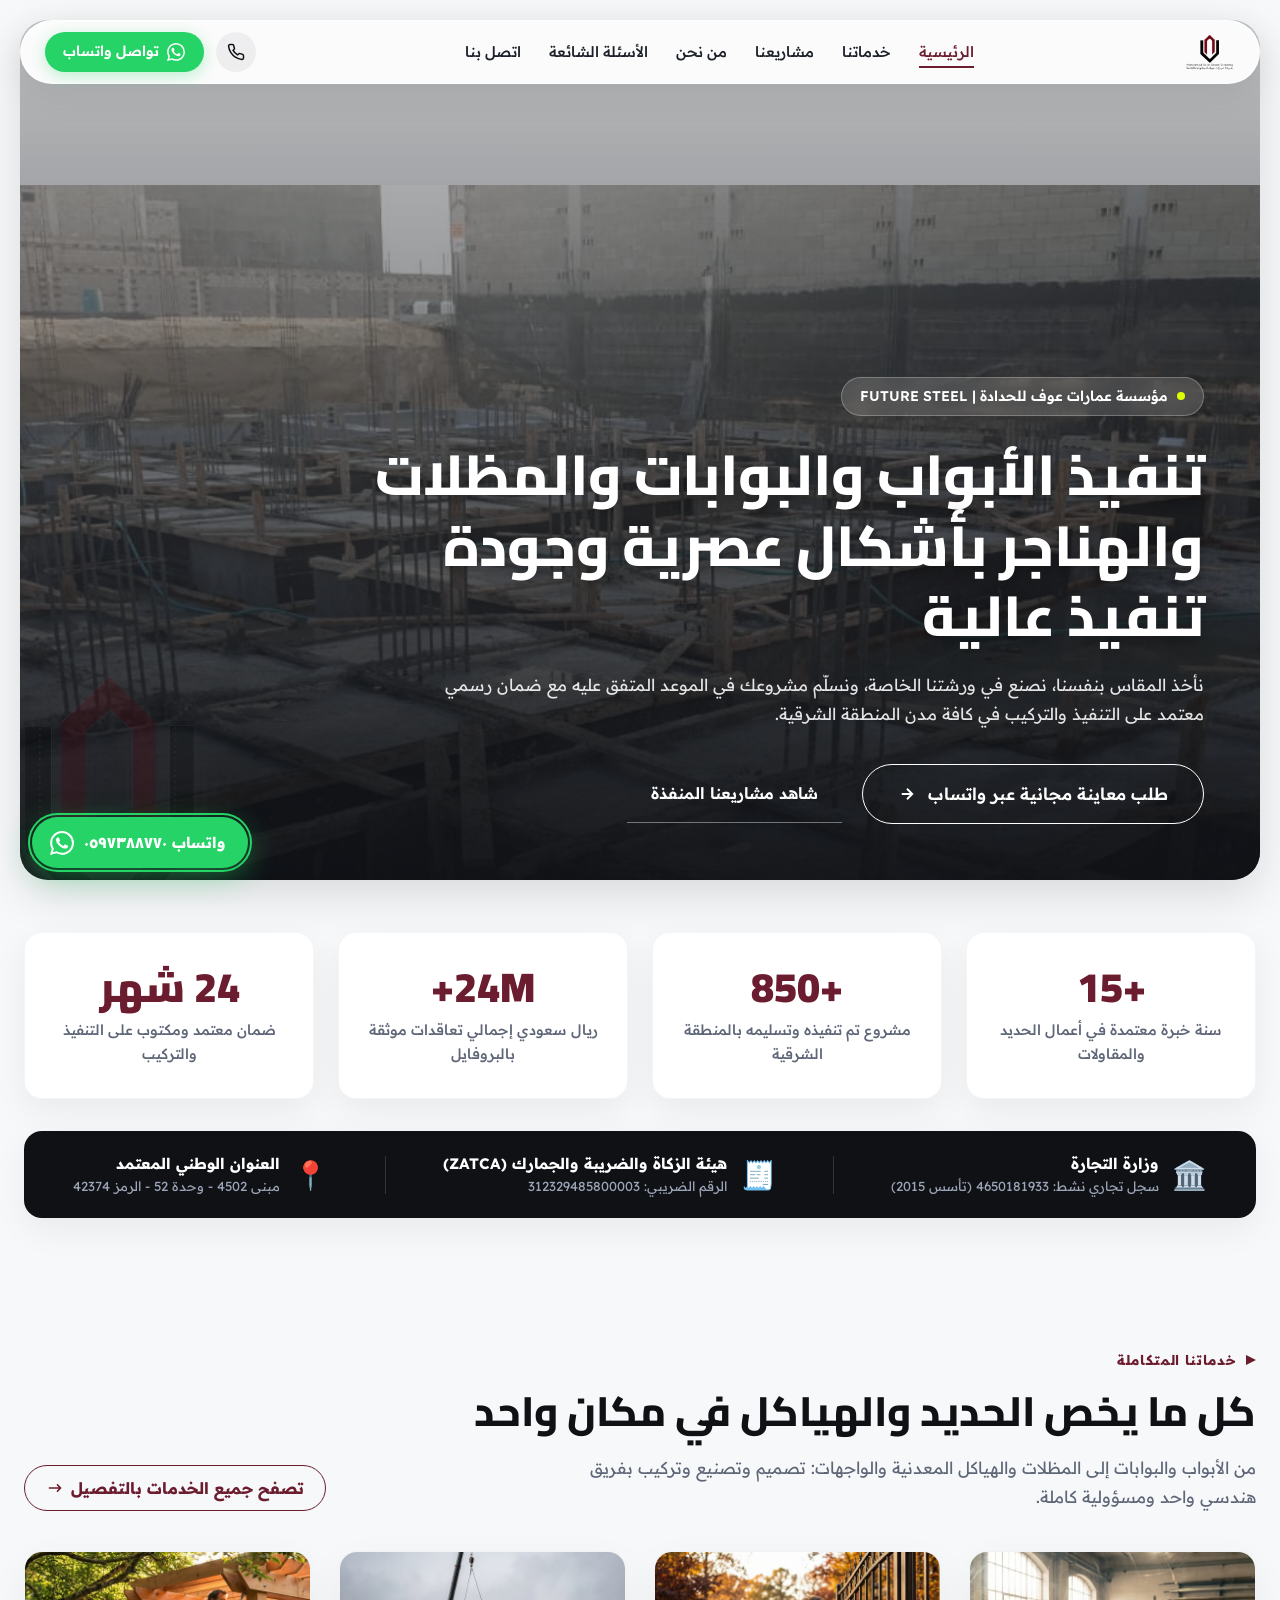
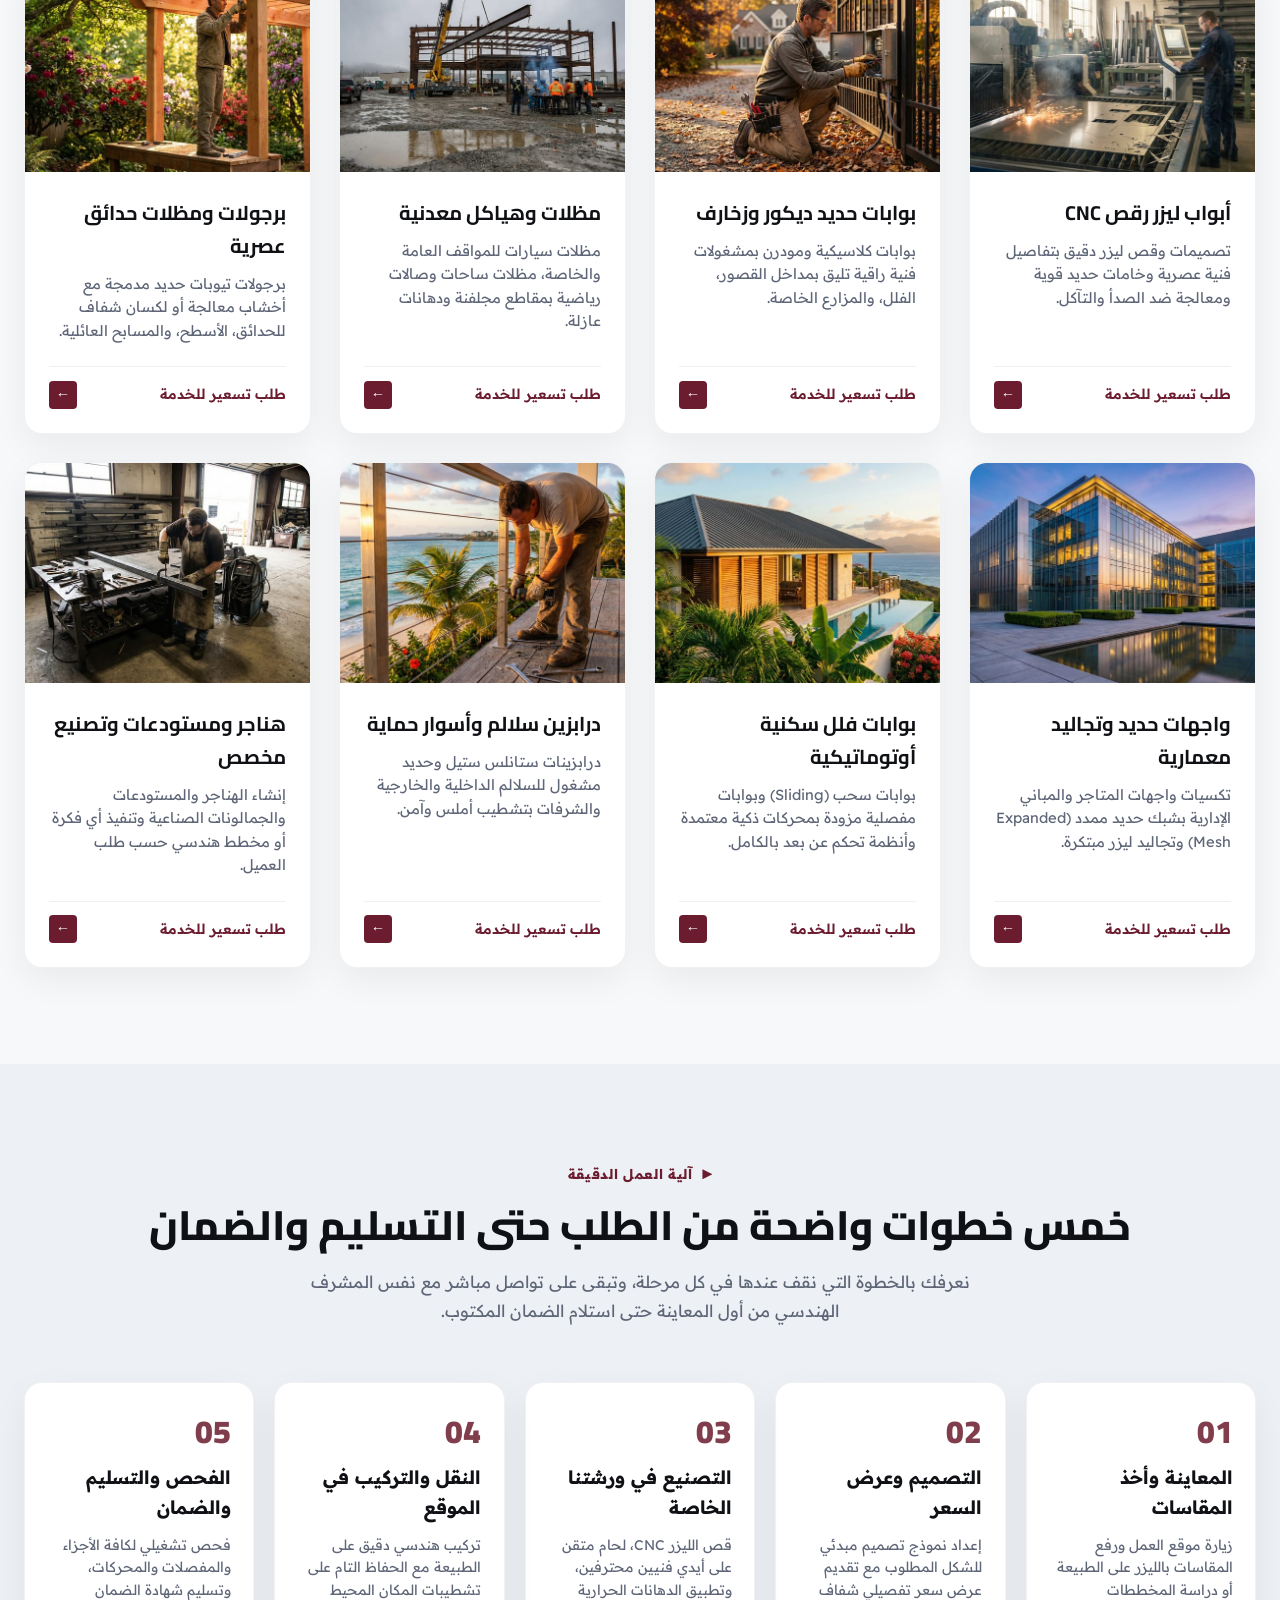
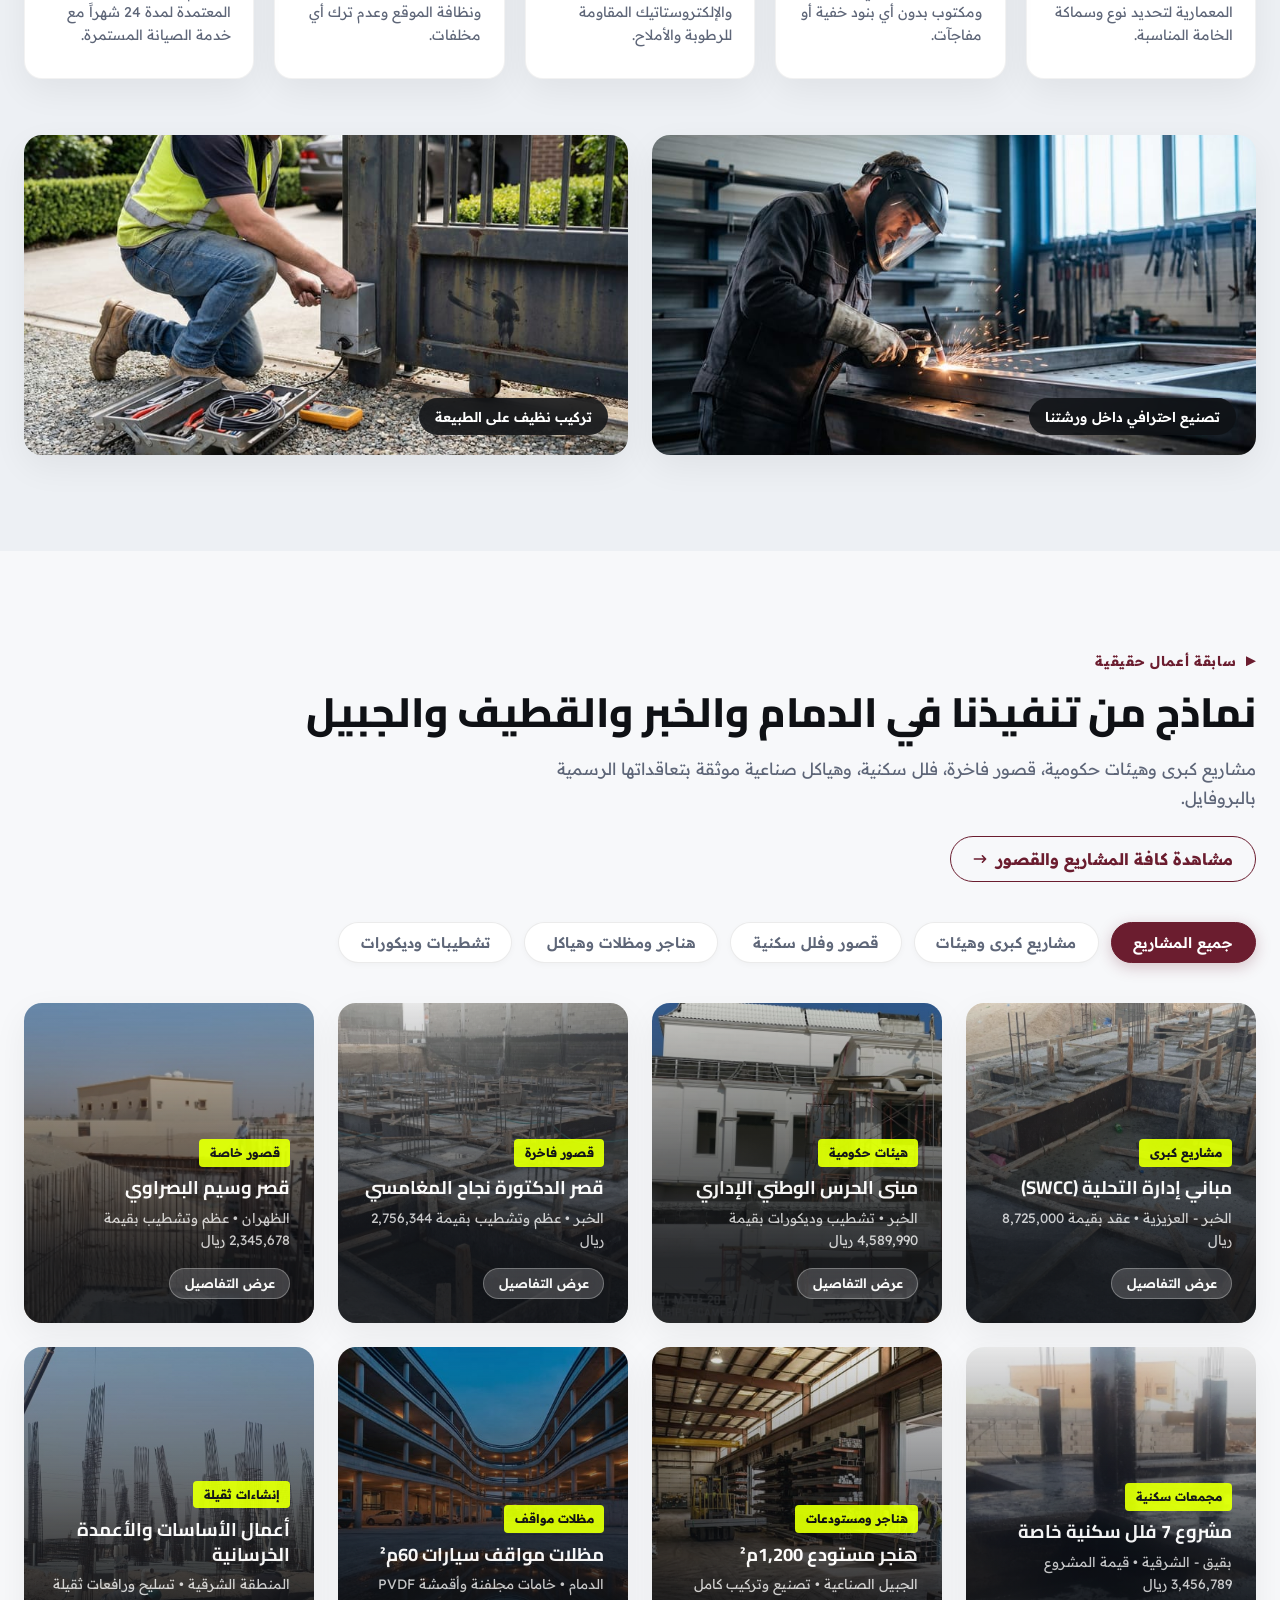
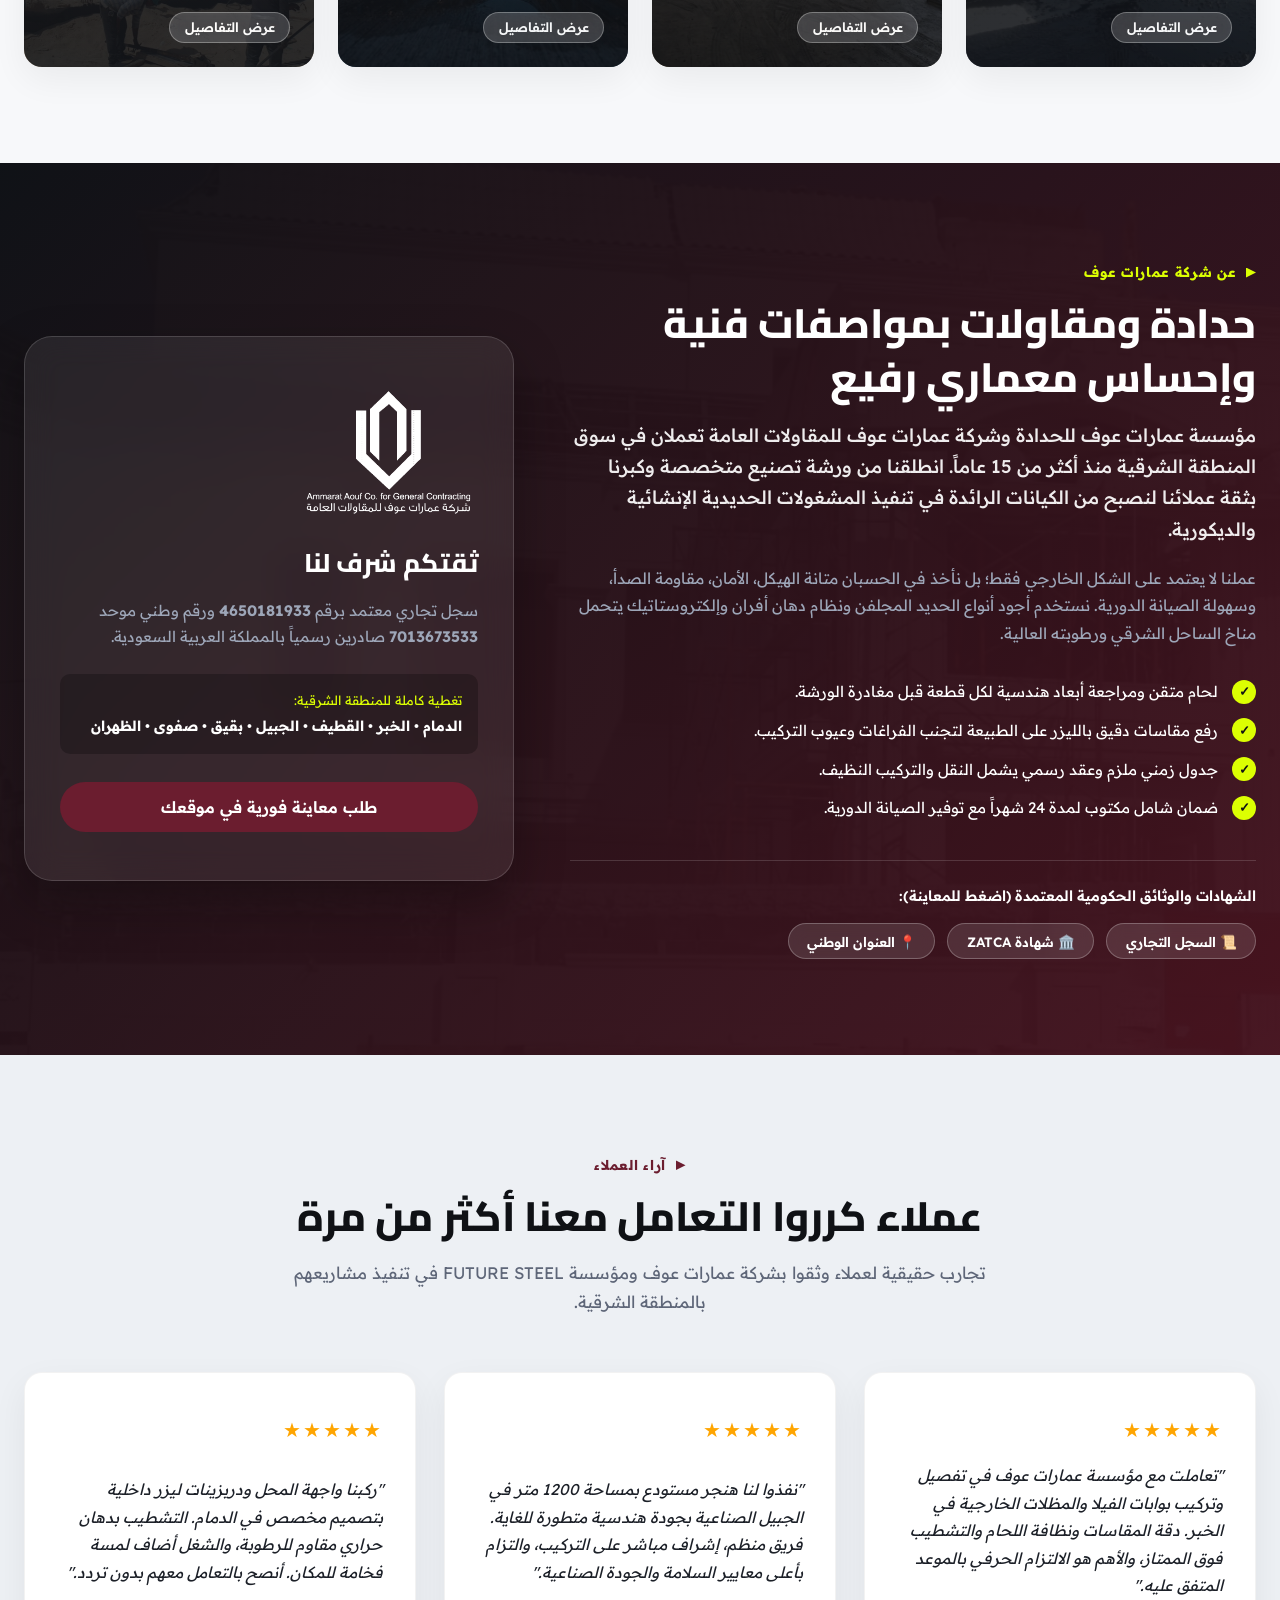
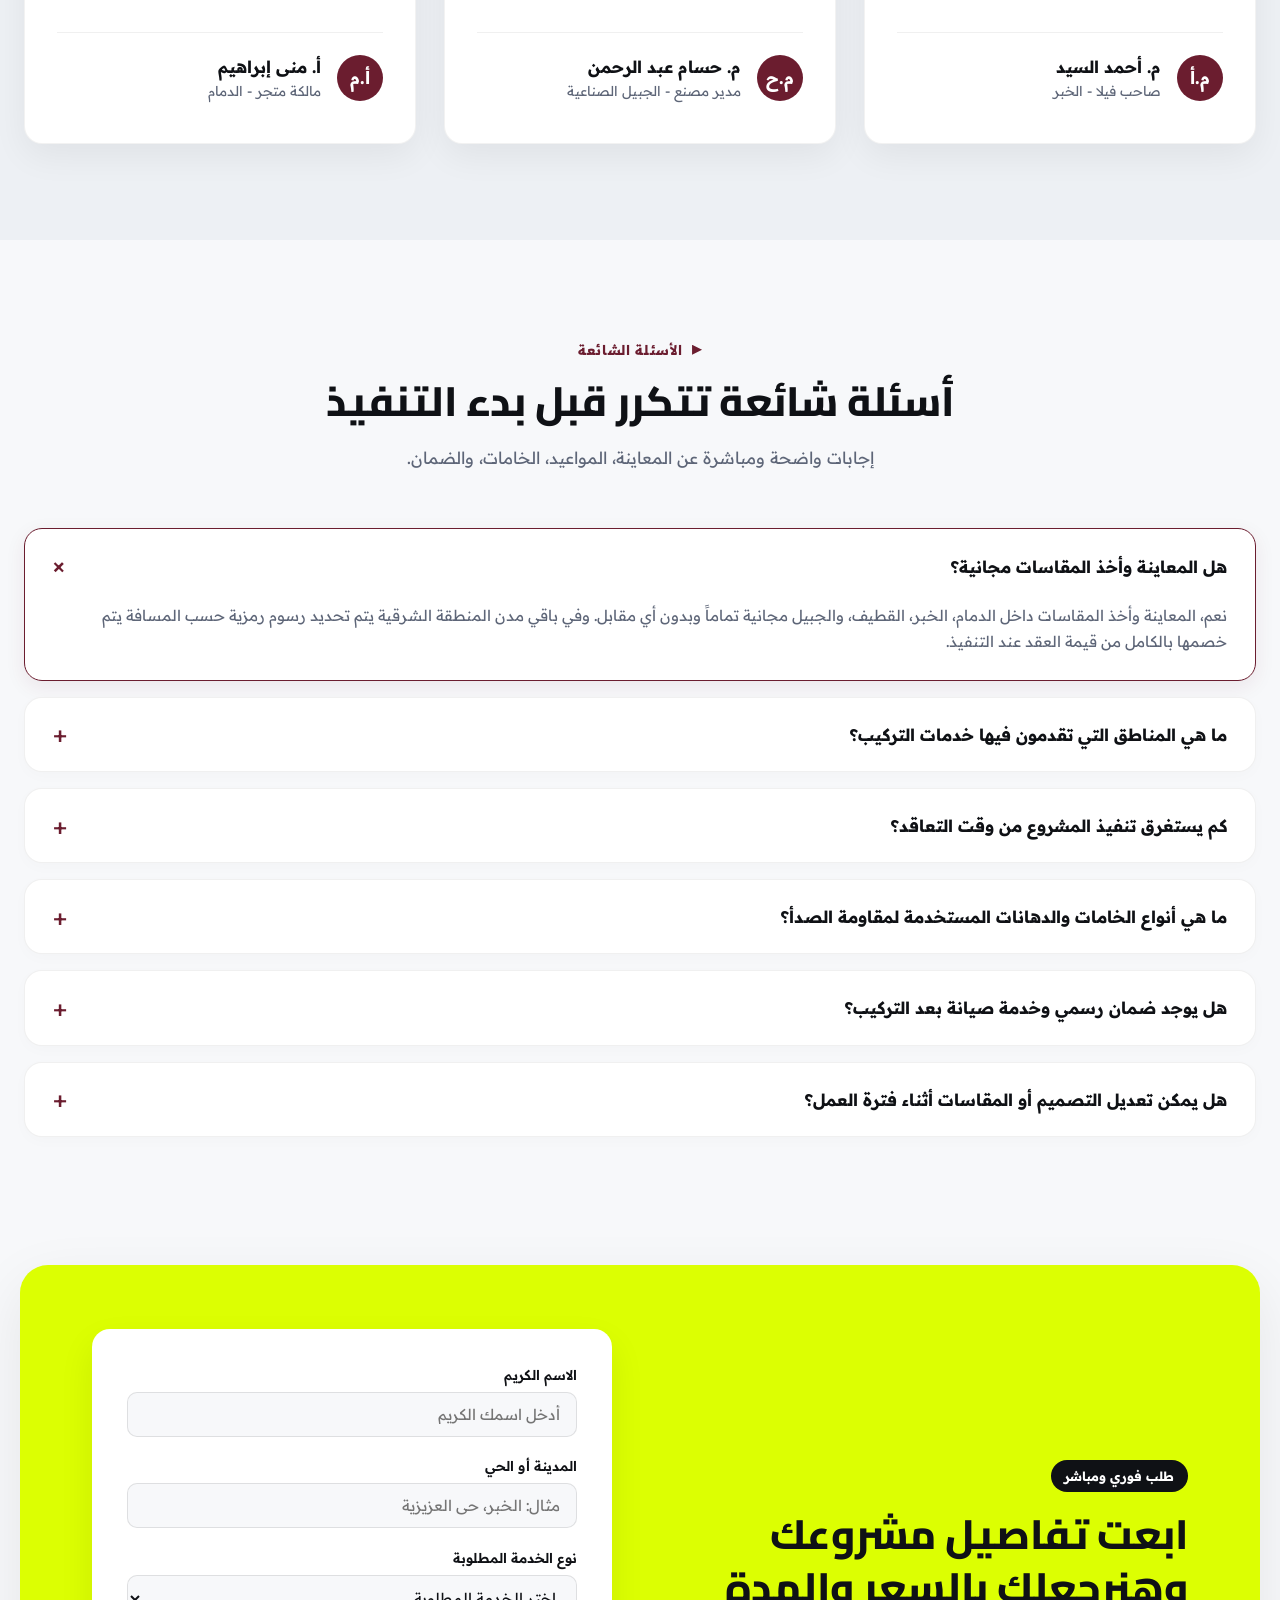
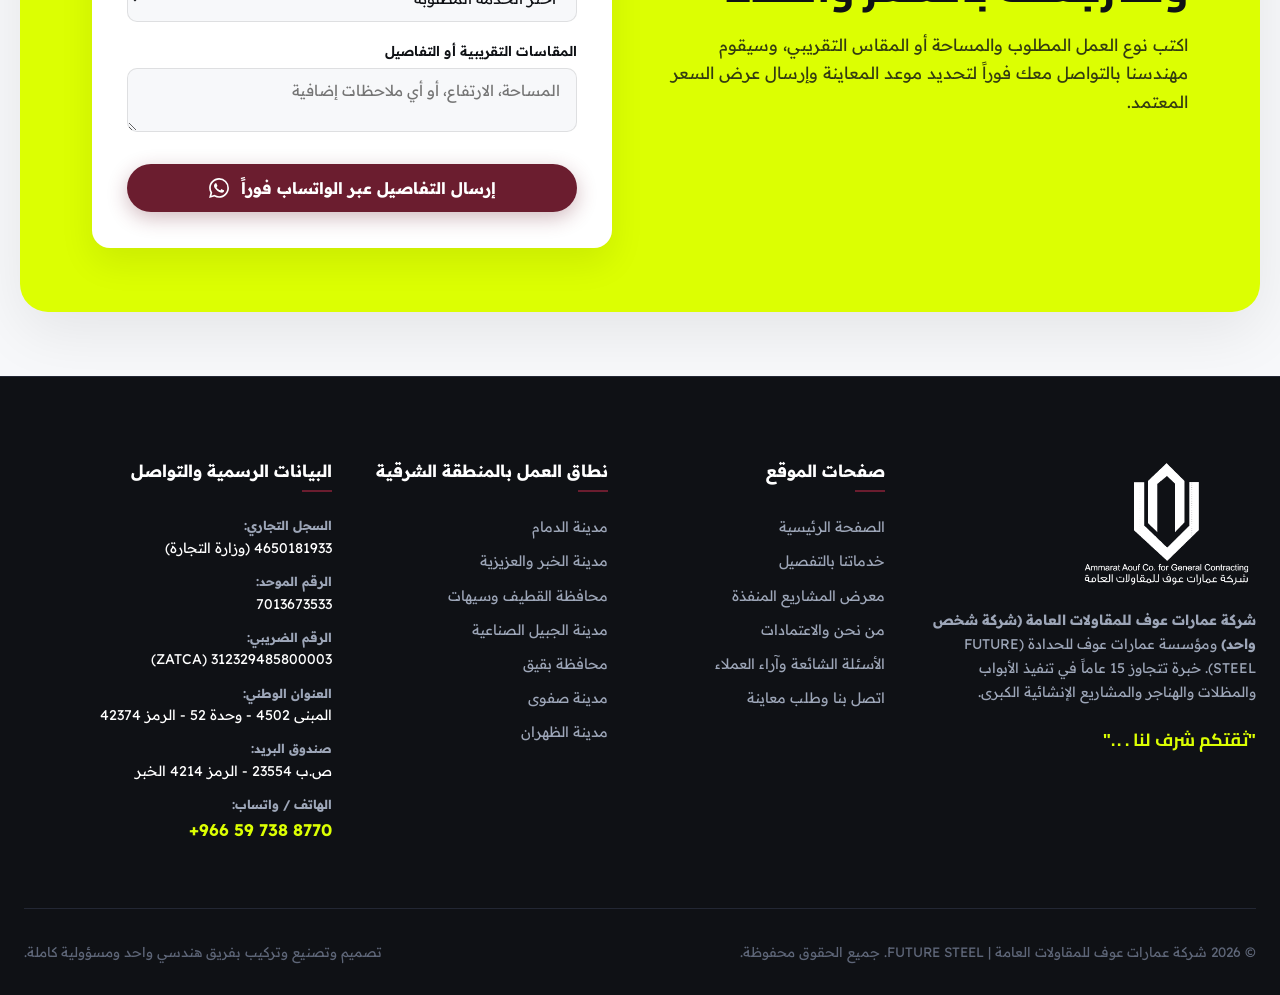
==== index.html @ 616bdb73 "Convert website to multi-page architecture with dedicated subpages (Services, Projects, About, FAQ, " ====
<!DOCTYPE html>
<html lang="ar" dir="rtl">
<head>
  <meta charset="UTF-8">
  <meta name="viewport" content="width=device-width, initial-scale=1.0">
  <title>FUTURE STEEL | شركة عمارات عوف للمقاولات العامة والحدادة</title>
  <meta name="description" content="شركة عمارات عوف للمقاولات العامة ومؤسسة عمارات عوف للحدادة (FUTURE STEEL) - رواد تصنيع وتركيب الأبواب، المظلات، الهناجر، الواجهات والمشغولات الحديدية بالمنطقة الشرقية.">
  
  <!-- Favicon -->
  <link rel="icon" type="image/png" href="public/images/branding/logo_icon_transparent.png">
  
  <!-- Google Fonts: Readex Pro & Cairo -->
  <link rel="preconnect" href="https://fonts.googleapis.com">
  <link rel="preconnect" href="https://fonts.gstatic.com" crossorigin>
  <link href="https://fonts.googleapis.com/css2?family=Cairo:wght@400;600;700;800;900&family=Readex+Pro:wght@300;400;500;600;700&display=swap" rel="stylesheet">
  
  <!-- Main Stylesheet -->
  <link rel="stylesheet" href="css/style.css">
</head>
<body>

  <!-- Floating Sticky Pill Navbar (Wix Template 3718 Reference) -->
  <header class="navbar-wrapper" id="navbarWrapper">
    <nav class="navbar-pill" id="navbarPill" aria-label="التنقل الرئيسي">
      
      <!-- Right: Brand Logo -->
      <a href="index.html" class="nav-brand" aria-label="الصفحة الرئيسية عمارات عوف">
        <img src="public/images/branding/logo_transparent.png" alt="شعار شركة عمارات عوف للمقاولات العامة" class="brand-logo" width="160" height="42">
      </a>

      <!-- Center: Nav Links -->
      <ul class="nav-links" id="navLinks">
        <li><a href="index.html" class="nav-link active">الرئيسية</a></li>
        <li><a href="services.html" class="nav-link">خدماتنا</a></li>
        <li><a href="projects.html" class="nav-link">مشاريعنا</a></li>
        <li><a href="about.html" class="nav-link">من نحن</a></li>
        <li><a href="faq.html" class="nav-link">الأسئلة الشائعة</a></li>
        <li><a href="contact.html" class="nav-link">اتصل بنا</a></li>
      </ul>

      <!-- Left: Direct Action Buttons -->
      <div class="nav-actions">
        <a href="tel:+966597388770" class="btn-icon" aria-label="اتصال هاتفي مباشر" title="0597388770">
          <svg viewBox="0 0 24 24" width="18" height="18" fill="none" stroke="currentColor" stroke-width="2"><path d="M22 16.92v3a2 2 0 0 1-2.18 2 19.79 19.79 0 0 1-8.63-3.07 19.5 19.5 0 0 1-6-6 19.79 19.79 0 0 1-3.07-8.67A2 2 0 0 1 4.11 2h3a2 2 0 0 1 2 1.72 12.84 12.84 0 0 0 .7 2.81 2 2 0 0 1-.45 2.11L8.09 9.91a16 16 0 0 0 6 6l1.27-1.27a2 2 0 0 1 2.11-.45 12.84 12.84 0 0 0 2.81.7A2 2 0 0 1 22 16.92z"/></svg>
        </a>
        <a href="https://wa.me/966597388770?text=%D8%A7%D9%84%D8%B3%D9%84%D8%A7%D9%85%20%D8%B9%D9%84%D9%8A%D9%83%D9%85%D8%8C%20%D8%A3%D8%B1%D8%BA%D8%A8%20%D9%81%D9%8A%20%D8%B7%D9%84%D8%A8%20%D9%85%D8%B9%D8%A7%D9%8A%D9%86%D8%A9%20%D9%88%D8%B9%D8%B1%D8%B6%20%D8%B3%D8%B9%D8%B1%20%D9%84%D9%84%D9%85%D8%B4%D8%B1%D9%88%D8%B9" target="_blank" rel="noopener noreferrer" class="btn-whatsapp-pill">
          <svg viewBox="0 0 24 24" width="18" height="18" fill="currentColor"><path d="M17.472 14.382c-.297-.149-1.758-.867-2.03-.967-.273-.099-.471-.148-.67.15-.197.297-.767.966-.94 1.164-.173.199-.347.223-.644.075-.297-.15-1.255-.463-2.39-1.475-.883-.788-1.48-1.761-1.653-2.059-.173-.297-.018-.458.13-.606.134-.133.298-.347.446-.52.149-.174.198-.298.298-.497.099-.198.05-.371-.025-.52-.075-.149-.669-1.612-.916-2.207-.242-.579-.487-.5-.669-.51-.173-.008-.371-.01-.57-.01-.198 0-.52.074-.792.372-.272.297-1.04 1.016-1.04 2.479 0 1.462 1.065 2.875 1.213 3.074.149.198 2.096 3.2 5.077 4.487.709.306 1.262.489 1.694.625.712.227 1.36.195 1.871.118.571-.085 1.758-.719 2.006-1.413.248-.694.248-1.289.173-1.413-.074-.124-.272-.198-.57-.347m-5.421 7.403h-.004a9.87 9.87 0 01-5.031-1.378l-.361-.214-3.741.982.998-3.648-.235-.374a9.86 9.86 0 01-1.51-5.26c.001-5.45 4.436-9.884 9.888-9.884 2.64 0 5.122 1.03 6.988 2.898a9.825 9.825 0 012.893 6.994c-.003 5.45-4.437 9.884-9.885 9.884m8.413-18.297A11.815 11.815 0 0012.05 0C5.495 0 .16 5.335.157 11.892c0 2.096.547 4.142 1.588 5.945L.057 24l6.305-1.654a11.882 11.882 0 005.683 1.448h.005c6.554 0 11.89-5.335 11.893-11.893a11.821 11.821 0 00-3.48-8.413Z"/></svg>
          <span>تواصل واتساب</span>
        </a>
        <button class="nav-toggle" id="navToggle" aria-label="فتح القائمة المتنقلة" aria-expanded="false">
          <span class="hamburger-bar"></span>
          <span class="hamburger-bar"></span>
          <span class="hamburger-bar"></span>
        </button>
      </div>

    </nav>
  </header>

  <!-- Mobile Navigation Slide-Over Drawer -->
  <aside class="mobile-drawer" id="mobileDrawer" aria-hidden="true">
    <div class="drawer-header">
      <img src="public/images/branding/logo_transparent.png" alt="شعار المؤسسة" class="drawer-logo" width="140" height="36">
      <button class="drawer-close" id="drawerClose" aria-label="إغلاق القائمة">&times;</button>
    </div>
    <div class="drawer-body">
      <ul class="drawer-links">
        <li><a href="index.html" class="drawer-link active">الرئيسية</a></li>
        <li><a href="services.html" class="drawer-link">خدماتنا</a></li>
        <li><a href="projects.html" class="drawer-link">مشاريعنا</a></li>
        <li><a href="about.html" class="drawer-link">من نحن والاعتمادات</a></li>
        <li><a href="faq.html" class="drawer-link">الأسئلة الشائعة</a></li>
        <li><a href="contact.html" class="drawer-link">اتصل بنا وطلب معاينة</a></li>
      </ul>
      <div class="drawer-contact-card">
        <p class="drawer-phone">هاتف: <strong>0597388770</strong></p>
        <p class="drawer-area">الدمام • الخبر • القطيف • الجبيل</p>
        <a href="https://wa.me/966597388770?text=%D8%A7%D9%84%D8%B3%D9%84%D8%A7%D9%85%20%D8%B9%D9%84%D9%8A%D9%83%D9%85%D8%8C%20%D8%A3%D8%B1%D8%BA%D8%A8%20%D9%81%D9%8A%20%D8%B7%D9%84%D8%A8%20%D9%85%D8%B9%D8%A7%D9%8A%D9%86%D8%A9%20%D9%88%D8%B9%D8%B1%D8%B6%20%D8%B3%D8%B9%D8%B1" class="btn-primary-block" target="_blank" rel="noopener">محادثة واتساب سريعة</a>
      </div>
    </div>
  </aside>
  <div class="drawer-backdrop" id="drawerBackdrop"></div>

  <!-- Hero Section: Framed Rounded Card (Wix Template 3718 Structure) -->
  <main id="top">
    <section class="hero-shell">
      <div class="hero-card" id="heroCard">
        
        <!-- Background Media with Parallax Scrub (Wix 3739) -->
        <div class="hero-media-wrapper">
          <img src="public/images/hero/hero_luxury_palace_contracting.jpg" alt="تنفيذ واجهات ومشاريع حدادة ومقاولات" class="hero-bg-img" id="heroBgImg">
          <div class="hero-gradient-overlay"></div>
        </div>

        <!-- Corner Watermark Mark (Wix 3739 Branding Accent) -->
        <div class="hero-corner-mark" aria-hidden="true">
          <img src="public/images/branding/logo_icon_transparent.png" alt="" width="220" height="260">
        </div>

        <!-- Content Stack Anchored at Bottom-Right -->
        <div class="hero-content">
          <div class="hero-badge" id="heroBadge">
            <span class="badge-dot"></span>
            <span>مؤسسة عمارات عوف للحدادة | FUTURE STEEL</span>
          </div>
          
          <h1 class="hero-title" id="heroTitle">
            تنفيذ الأبواب والبوابات والمظلات والهناجر بأشكال عصرية وجودة تنفيذ عالية
          </h1>
          
          <p class="hero-description" id="heroDesc">
            نأخذ المقاس بنفسنا، نصنع في ورشتنا الخاصة، ونسلّم مشروعك في الموعد المتفق عليه مع ضمان رسمي معتمد على التنفيذ والتركيب في كافة مدن المنطقة الشرقية.
          </p>

          <div class="hero-ctas" id="heroCtas">
            <!-- Outlined Pill CTA Button (Template 3718 Style) -->
            <a href="https://wa.me/966597388770?text=%D8%A7%D9%84%D8%B3%D9%84%D8%A7%D9%85%20%D8%B9%D9%84%D9%8A%D9%83%D9%85%D8%8C%20%D8%A3%D8%B1%D8%BA%D8%A8%20%D9%81%D9%8A%20%D8%B7%D9%84%D8%A8%20%D9%85%D8%B9%D8%A7%D9%8A%D9%86%D8%A9%20%D9%88%D8%B9%D8%B1%D8%B6%20%D8%B3%D8%B9%D8%B1%20%D9%84%D9%84%D9%85%D8%B4%D8%B1%D9%88%D8%B9" target="_blank" rel="noopener noreferrer" class="hero-pill-btn">
              <span>طلب معاينة مجانية عبر واتساب</span>
              <svg viewBox="0 0 24 24" width="18" height="18" fill="none" stroke="currentColor" stroke-width="2.5"><path d="M5 12h14M12 5l7 7-7 7"/></svg>
            </a>
            
            <a href="projects.html" class="hero-secondary-btn">
              <span>شاهد مشاريعنا المنفذة</span>
            </a>
          </div>

        </div>

      </div>
    </section>

    <!-- Trust Indicators & Verified Credentials Strip -->
    <section class="trust-strip">
      <div class="container">
        
        <div class="metrics-grid">
          <div class="metric-card" data-speed="1.1">
            <div class="metric-number" data-target="15">+15</div>
            <div class="metric-label">سنة خبرة معتمدة في أعمال الحديد والمقاولات</div>
          </div>
          <div class="metric-card" data-speed="1.1">
            <div class="metric-number" data-target="850">+850</div>
            <div class="metric-label">مشروع تم تنفيذه وتسليمه بالمنطقة الشرقية</div>
          </div>
          <div class="metric-card" data-speed="1.1">
            <div class="metric-number" data-target="24">24M+</div>
            <div class="metric-label">ريال سعودي إجمالي تعاقدات موثقة بالبروفايل</div>
          </div>
          <div class="metric-card" data-speed="1.1">
            <div class="metric-number" data-target="24">24 شهر</div>
            <div class="metric-label">ضمان معتمد ومكتوب على التنفيذ والتركيب</div>
          </div>
        </div>

        <!-- Official Accreditation Bar -->
        <div class="accreditation-bar">
          <div class="accreditation-item">
            <span class="badge-icon">🏛️</span>
            <div>
              <strong>وزارة التجارة</strong>
              <small>سجل تجاري نشط: 4650181933 (تأسس 2015)</small>
            </div>
          </div>
          <div class="accreditation-divider"></div>
          <div class="accreditation-item">
            <span class="badge-icon">🧾</span>
            <div>
              <strong>هيئة الزكاة والضريبة والجمارك (ZATCA)</strong>
              <small>الرقم الضريبي: 312329485800003</small>
            </div>
          </div>
          <div class="accreditation-divider"></div>
          <div class="accreditation-item">
            <span class="badge-icon">📍</span>
            <div>
              <strong>العنوان الوطني المعتمد</strong>
              <small>مبنى 4502 - وحدة 52 - الرمز 42374</small>
            </div>
          </div>
        </div>

      </div>
    </section>

    <!-- Services Section (كل ما يخص الحديد في مكان واحد) -->
    <section class="section-padding" id="services">
      <div class="container">
        
        <div class="section-header-row">
          <div class="section-header" style="margin-bottom: 0;">
            <div class="section-tag">
              <span class="tag-polygon"></span>
              <span>خدماتنا المتكاملة</span>
            </div>
            <h2 class="section-title">كل ما يخص الحديد والهياكل في مكان واحد</h2>
            <p class="section-subtitle">
              من الأبواب والبوابات إلى المظلات والهياكل المعدنية والواجهات: تصميم وتصنيع وتركيب بفريق هندسي واحد ومسؤولية كاملة.
            </p>
          </div>
          <a href="services.html" class="btn-view-all">
            <span>تصفح جميع الخدمات بالتفصيل</span>
            <svg viewBox="0 0 20 20" width="16" height="16" fill="currentColor"><path fill-rule="evenodd" d="M12.293 5.293a1 1 0 011.414 0l4 4a1 1 0 010 1.414l-4 4a1 1 0 01-1.414-1.414L14.586 11H3a1 1 0 110-2h11.586l-2.293-2.293a1 1 0 010-1.414z" clip-rule="evenodd"/></svg>
          </a>
        </div>

        <div class="services-grid" id="servicesGrid">
          
          <!-- Service 1 -->
          <article class="service-card">
            <div class="service-card-media">
              <img src="public/images/services/site123_service_cnc_laser_doors.jpg" alt="أبواب ليزر رقص CNC" loading="lazy" width="400" height="280">
            </div>
            <div class="service-card-body">
              <h3 class="service-title">أبواب ليزر رقص CNC</h3>
              <p class="service-desc">تصميمات وقص ليزر دقيق بتفاصيل فنية عصرية وخامات حديد قوية ومعالجة ضد الصدأ والتآكل.</p>
              <a href="https://wa.me/966597388770?text=%D8%A7%D8%B3%D8%AA%D9%81%D8%B3%D8%A7%D8%B1%20%D8%B9%D9%86%20%D8%AE%D8%AF%D9%85%D8%A9%20%D8%A3%D8%A8%D9%88%D8%A7%D8%A8%20%D9%84%D9%8A%D8%B2%D8%B1%20CNC" class="service-link" target="_blank" rel="noopener">
                <span>طلب تسعير للخدمة</span>
                <span class="arrow-box">&larr;</span>
              </a>
            </div>
          </article>

          <!-- Service 2 -->
          <article class="service-card">
            <div class="service-card-media">
              <img src="public/images/services/site123_service_decorative_iron_gates.jpg" alt="بوابات حديد ديكور" loading="lazy" width="400" height="280">
            </div>
            <div class="service-card-body">
              <h3 class="service-title">بوابات حديد ديكور وزخارف</h3>
              <p class="service-desc">بوابات كلاسيكية ومودرن بمشغولات فنية راقية تليق بمداخل القصور، الفلل، والمزارع الخاصة.</p>
              <a href="https://wa.me/966597388770?text=%D8%A7%D8%B3%D8%AA%D9%81%D8%B3%D8%A7%D8%B1%20%D8%B9%D9%86%20%D8%AE%D8%AF%D9%85%D8%A9%20%D8%A8%D9%88%D8%A7%D8%A8%D8%A7%D8%AA%20%D8%AD%D8%AF%D9%8A%D8%AF%20%D8%AF%D9%8A%D9%83%D9%88%D8%B1" class="service-link" target="_blank" rel="noopener">
                <span>طلب تسعير للخدمة</span>
                <span class="arrow-box">&larr;</span>
              </a>
            </div>
          </article>

          <!-- Service 3 -->
          <article class="service-card">
            <div class="service-card-media">
              <img src="public/images/services/site123_service_steel_structures_canopies.jpg" alt="مظلات وهياكل معدنية" loading="lazy" width="400" height="280">
            </div>
            <div class="service-card-body">
              <h3 class="service-title">مظلات وهياكل معدنية</h3>
              <p class="service-desc">مظلات سيارات للمواقف العامة والخاصة، مظلات ساحات وصالات رياضية بمقاطع مجلفنة ودهانات عازلة.</p>
              <a href="https://wa.me/966597388770?text=%D8%A7%D8%B3%D8%AA%D9%81%D8%B3%D8%A7%D8%B1%20%D8%B9%D9%86%20%D8%AE%D8%AF%D9%85%D8%A9%20%D9%85%D8%B8%D9%84%D8%A7%D8%AA%20%D9%88%D9%87%D9%8A%D8%A7%D9%83%D9%84%20%D9%85%D8%B9%D8%AF%D9%86%D9%8A%D8%A9" class="service-link" target="_blank" rel="noopener">
                <span>طلب تسعير للخدمة</span>
                <span class="arrow-box">&larr;</span>
              </a>
            </div>
          </article>

          <!-- Service 4 -->
          <article class="service-card">
            <div class="service-card-media">
              <img src="public/images/services/site123_service_pergolas_shades.jpg" alt="برجولات ومظلات حدائق" loading="lazy" width="400" height="280">
            </div>
            <div class="service-card-body">
              <h3 class="service-title">برجولات ومظلات حدائق عصرية</h3>
              <p class="service-desc">برجولات تيوبات حديد مدمجة مع أخشاب معالجة أو لكسان شفاف للحدائق، الأسطح، والمسابح العائلية.</p>
              <a href="https://wa.me/966597388770?text=%D8%A7%D8%B3%D8%AA%D9%81%D8%B3%D8%A7%D8%B1%20%D8%B9%D9%86%20%D8%AE%D8%AF%D9%85%D8%A9%20%D8%A8%D8%B1%D8%AC%D9%88%D9%84%D8%A7%D8%AA%20%D9%88%D9%85%D8%B8%D9%84%D8%A7%D8%AA" class="service-link" target="_blank" rel="noopener">
                <span>طلب تسعير للخدمة</span>
                <span class="arrow-box">&larr;</span>
              </a>
            </div>
          </article>

          <!-- Service 5 -->
          <article class="service-card">
            <div class="service-card-media">
              <img src="public/images/services/site123_service_steel_facades.jpg" alt="واجهات حديد ومشغولات معمارية" loading="lazy" width="400" height="280">
            </div>
            <div class="service-card-body">
              <h3 class="service-title">واجهات حديد وتجاليد معمارية</h3>
              <p class="service-desc">تكسيات واجهات المتاجر والمباني الإدارية بشبك حديد ممدد (Expanded Mesh) وتجاليد ليزر مبتكرة.</p>
              <a href="https://wa.me/966597388770?text=%D8%A7%D8%B3%D8%AA%D9%81%D8%B3%D8%A7%D8%B1%20%D8%B9%D9%86%20%D8%AE%D8%AF%D9%85%D8%A9%20%D9%88%D8%A7%D8%AC%D9%87%D8%A7%D8%AA%20%D8%AD%D8%AF%D9%8A%D8%AF" class="service-link" target="_blank" rel="noopener">
                <span>طلب تسعير للخدمة</span>
                <span class="arrow-box">&larr;</span>
              </a>
            </div>
          </article>

          <!-- Service 6 -->
          <article class="service-card">
            <div class="service-card-media">
              <img src="public/images/services/site123_service_villa_gates.jpg" alt="بوابات فلل أوتوماتيكية" loading="lazy" width="400" height="280">
            </div>
            <div class="service-card-body">
              <h3 class="service-title">بوابات فلل سكنية أوتوماتيكية</h3>
              <p class="service-desc">بوابات سحب (Sliding) وبوابات مفصلية مزودة بمحركات ذكية معتمدة وأنظمة تحكم عن بعد بالكامل.</p>
              <a href="https://wa.me/966597388770?text=%D8%A7%D8%B3%D8%AA%D9%81%D8%B3%D8%A7%D8%B1%20%D8%B9%D9%86%20%D8%AE%D8%AF%D9%85%D8%A9%20%D8%A8%D9%88%D8%A7%D8%A8%D8%A7%D8%AA%20%D9%81%D9%84%D9%84" class="service-link" target="_blank" rel="noopener">
                <span>طلب تسعير للخدمة</span>
                <span class="arrow-box">&larr;</span>
              </a>
            </div>
          </article>

          <!-- Service 7 -->
          <article class="service-card">
            <div class="service-card-media">
              <img src="public/images/services/site123_service_iron_ornaments_railings.jpg" alt="درابزين وسلالم وأسوار" loading="lazy" width="400" height="280">
            </div>
            <div class="service-card-body">
              <h3 class="service-title">درابزين سلالم وأسوار حماية</h3>
              <p class="service-desc">درابزينات ستانلس ستيل وحديد مشغول للسلالم الداخلية والخارجية والشرفات بتشطيب أملس وآمن.</p>
              <a href="https://wa.me/966597388770?text=%D8%A7%D8%B3%D8%AA%D9%81%D8%B3%D8%A7%D8%B1%20%D8%B9%D9%86%20%D8%AE%D8%AF%D9%85%D8%A9%20%D8%AF%D8%B1%D8%A7%D8%A8%D8%B2%D9%8A%D9%86%20%D9%88%D8%B3%D9%84%D8%A7%D9%84%D9%85" class="service-link" target="_blank" rel="noopener">
                <span>طلب تسعير للخدمة</span>
                <span class="arrow-box">&larr;</span>
              </a>
            </div>
          </article>

          <!-- Service 8 -->
          <article class="service-card">
            <div class="service-card-media">
              <img src="public/images/services/site123_service_custom_metalwork.jpg" alt="هناجر ومستودعات وتصنيع حسب الطلب" loading="lazy" width="400" height="280">
            </div>
            <div class="service-card-body">
              <h3 class="service-title">هناجر ومستودعات وتصنيع مخصص</h3>
              <p class="service-desc">إنشاء الهناجر والمستودعات والجمالونات الصناعية وتنفيذ أي فكرة أو مخطط هندسي حسب طلب العميل.</p>
              <a href="https://wa.me/966597388770?text=%D8%A7%D8%B3%D8%AA%D9%81%D8%B3%D8%A7%D8%B1%20%D8%B9%D9%86%20%D8%AE%D8%AF%D9%85%D8%A9%20%D9%87%D9%86%D8%A7%D8%AC%D8%B1%20%D9%88%D8%AA%D8%B5%D9%86%D9%8A%D8%B9%20%D8%AE%D8%A7%D8%B5" class="service-link" target="_blank" rel="noopener">
                <span>طلب تسعير للخدمة</span>
                <span class="arrow-box">&larr;</span>
              </a>
            </div>
          </article>

        </div>

      </div>
    </section>

    <!-- Workflow Section: 5 Step Model (خمس خطوات واضحة من الطلب للتسليم) -->
    <section class="section-padding bg-subtle" id="process">
      <div class="container">
        
        <div class="section-header text-center">
          <div class="section-tag justify-center">
            <span class="tag-polygon"></span>
            <span>آلية العمل الدقيقة</span>
          </div>
          <h2 class="section-title">خمس خطوات واضحة من الطلب حتى التسليم والضمان</h2>
          <p class="section-subtitle mx-auto">
            نعرفك بالخطوة التي نقف عندها في كل مرحلة، وتبقى على تواصل مباشر مع نفس المشرف الهندسي من أول المعاينة حتى استلام الضمان المكتوب.
          </p>
        </div>

        <div class="process-timeline" id="processTimeline">
          
          <div class="process-step">
            <div class="step-badge">01</div>
            <div class="step-content">
              <h3 class="step-title">المعاينة وأخذ المقاسات</h3>
              <p class="step-desc">زيارة موقع العمل ورفع المقاسات بالليزر على الطبيعة أو دراسة المخططات المعمارية لتحديد نوع وسماكة الخامة المناسبة.</p>
            </div>
          </div>

          <div class="process-step">
            <div class="step-badge">02</div>
            <div class="step-content">
              <h3 class="step-title">التصميم وعرض السعر</h3>
              <p class="step-desc">إعداد نموذج تصميم مبدئي للشكل المطلوب مع تقديم عرض سعر تفصيلي شفاف ومكتوب بدون أي بنود خفية أو مفاجآت.</p>
            </div>
          </div>

          <div class="process-step">
            <div class="step-badge">03</div>
            <div class="step-content">
              <h3 class="step-title">التصنيع في ورشتنا الخاصة</h3>
              <p class="step-desc">قص الليزر CNC، لحام متقن على أيدي فنيين محترفين، وتطبيق الدهانات الحرارية والإلكتروستاتيك المقاومة للرطوبة والأملاح.</p>
            </div>
          </div>

          <div class="process-step">
            <div class="step-badge">04</div>
            <div class="step-content">
              <h3 class="step-title">النقل والتركيب في الموقع</h3>
              <p class="step-desc">تركيب هندسي دقيق على الطبيعة مع الحفاظ التام على تشطيبات المكان المحيط ونظافة الموقع وعدم ترك أي مخلفات.</p>
            </div>
          </div>

          <div class="process-step">
            <div class="step-badge">05</div>
            <div class="step-content">
              <h3 class="step-title">الفحص والتسليم والضمان</h3>
              <p class="step-desc">فحص تشغيلي لكافة الأجزاء والمفصلات والمحركات، وتسليم شهادة الضمان المعتمدة لمدة 24 شهراً مع خدمة الصيانة المستمرة.</p>
            </div>
          </div>

        </div>

        <!-- Real Workshop Proof Media -->
        <div class="process-proof-banner">
          <div class="proof-image-box">
            <img src="public/images/workshop/site123_workshop_welder_fabrication.jpg" alt="التصنيع داخل ورشة عمارات عوف" loading="lazy" width="600" height="360">
            <span class="proof-tag">تصنيع احترافي داخل ورشتنا</span>
          </div>
          <div class="proof-image-box">
            <img src="public/images/workshop/site123_onsite_gate_installation.jpg" alt="فريق التركيبات على الطبيعة" loading="lazy" width="600" height="360">
            <span class="proof-tag">تركيب نظيف على الطبيعة</span>
          </div>
        </div>

      </div>
    </section>

    <!-- Real Completed Projects Gallery (سابقة أعمال موثقة) -->
    <section class="section-padding" id="projects">
      <div class="container">
        
        <div class="section-header-row">
          <div class="section-header" style="margin-bottom: 0;">
            <div class="section-tag">
              <span class="tag-polygon"></span>
              <span>سابقة أعمال حقيقية</span>
            </div>
            <h2 class="section-title">نماذج من تنفيذنا في الدمام والخبر والقطيف والجبيل</h2>
            <p class="section-subtitle">
              مشاريع كبرى وهيئات حكومية، قصور فاخرة، فلل سكنية، وهياكل صناعية موثقة بتعاقداتها الرسمية بالبروفايل.
            </p>
          </div>
          <a href="projects.html" class="btn-view-all">
            <span>مشاهدة كافة المشاريع والقصور</span>
            <svg viewBox="0 0 20 20" width="16" height="16" fill="currentColor"><path fill-rule="evenodd" d="M12.293 5.293a1 1 0 011.414 0l4 4a1 1 0 010 1.414l-4 4a1 1 0 01-1.414-1.414L14.586 11H3a1 1 0 110-2h11.586l-2.293-2.293a1 1 0 010-1.414z" clip-rule="evenodd"/></svg>
          </a>
        </div>

        <!-- Filter Controls -->
        <div class="gallery-filters" id="galleryFilters">
          <button class="filter-btn active" data-filter="all">جميع المشاريع</button>
          <button class="filter-btn" data-filter="commercial">مشاريع كبرى وهيئات</button>
          <button class="filter-btn" data-filter="palaces">قصور وفلل سكنية</button>
          <button class="filter-btn" data-filter="steel">هناجر ومظلات وهياكل</button>
          <button class="filter-btn" data-filter="finishing">تشطيبات وديكورات</button>
        </div>

        <!-- Projects Grid -->
        <div class="projects-grid" id="projectsGrid">
          
          <!-- Project 1: SWCC -->
          <article class="project-card" data-category="commercial">
            <div class="project-media">
              <img src="public/images/projects/project_swcc_admin_building_p9_1_719x1279.jpeg" alt="مشروع مباني إدارية للمؤسسة العامة للتحلية" loading="lazy" width="500" height="380">
              <div class="project-overlay">
                <span class="project-badge">مشاريع كبرى</span>
                <h3 class="project-card-title">مباني إدارة التحلية (SWCC)</h3>
                <p class="project-meta">الخبر - العزيزية • عقد بقيمة 8,725,000 ريال</p>
                <button class="btn-view-project" data-img="public/images/projects/project_swcc_admin_building_p9_1_719x1279.jpeg" data-title="مشروع مباني إدارة التحلية (SWCC) - الخبر العزيزية" data-desc="إنشاء وتشطيب كامل بالمفتاح لمباني إدارية 1 و2 تشمل الهياكل الفولاذية، السقالات المعلقة، وتكسيات الواجهات والتشطيب الداخلي. قيمة العقد الموثقة: 8,725,000 ريال.">عرض التفاصيل</button>
              </div>
            </div>
          </article>

          <!-- Project 2: National Guard -->
          <article class="project-card" data-category="finishing">
            <div class="project-media">
              <img src="public/images/projects/project_national_guard_fitout_p17_1_912x684.jpeg" alt="مبنى الحرس الوطني الإداري بالخبر" loading="lazy" width="500" height="380">
              <div class="project-overlay">
                <span class="project-badge">هيئات حكومية</span>
                <h3 class="project-card-title">مبنى الحرس الوطني الإداري</h3>
                <p class="project-meta">الخبر • تشطيب وديكورات بقيمة 4,589,990 ريال</p>
                <button class="btn-view-project" data-img="public/images/projects/project_national_guard_fitout_p17_1_912x684.jpeg" data-title="مبنى الحرس الوطني الإداري - الخبر" data-desc="أعمال الديكورات والتجاليد الخشبية الصوتية والتشطيب الداخلي للصالات الإدارية وغرف الاجتماعات والهياكل الحديدية. قيمة العقد: 4,589,990 ريال.">عرض التفاصيل</button>
              </div>
            </div>
          </article>

          <!-- Project 3: Dr. Najah Palace -->
          <article class="project-card" data-category="palaces">
            <div class="project-media">
              <img src="public/images/projects/project_dr_najah_palace_p19_1_1279x720.jpeg" alt="قصر الدكتورة نجاح المغامسي" loading="lazy" width="500" height="380">
              <div class="project-overlay">
                <span class="project-badge">قصور فاخرة</span>
                <h3 class="project-card-title">قصر الدكتورة نجاح المغامسي</h3>
                <p class="project-meta">الخبر • عظم وتشطيب بقيمة 2,756,344 ريال</p>
                <button class="btn-view-project" data-img="public/images/projects/project_dr_najah_palace_p19_1_1279x720.jpeg" data-title="قصر الدكتورة نجاح المغامسي - الخبر" data-desc="تنفيذ الواجهات المعمارية الدائرية، الأعمدة الكلاسيكية المزدوجة، أعمال الهيكل والحدادة والتشطيب الفاخر. قيمة العقد: 2,756,344 ريال.">عرض التفاصيل</button>
              </div>
            </div>
          </article>

          <!-- Project 4: Waseem Al-Basrawi Palace -->
          <article class="project-card" data-category="palaces">
            <div class="project-media">
              <img src="public/images/projects/project_albasrawi_palace_p4_1_406x275.jpeg" alt="قصر السيد وسيم البصراوي" loading="lazy" width="500" height="380">
              <div class="project-overlay">
                <span class="project-badge">قصور خاصة</span>
                <h3 class="project-card-title">قصر وسيم البصراوي</h3>
                <p class="project-meta">الظهران • عظم وتشطيب بقيمة 2,345,678 ريال</p>
                <button class="btn-view-project" data-img="public/images/projects/project_albasrawi_palace_p4_1_406x275.jpeg" data-title="قصر وسيم البصراوي - الظهران" data-desc="أعمال الهيكل الخرساني والتشطيب بالمواد والبانوهات الديكورية والجصيات الكلاسيكية والأسوار المحيطة. قيمة العقد: 2,345,678 ريال.">عرض التفاصيل</button>
              </div>
            </div>
          </article>

          <!-- Project 5: Abqaiq 7 Villas -->
          <article class="project-card" data-category="commercial">
            <div class="project-media">
              <img src="public/images/projects/project_abqaiq_villas_p3_1_406x275.jpeg" alt="مشروع 7 فلل سكنية بقيق" loading="lazy" width="500" height="380">
              <div class="project-overlay">
                <span class="project-badge">مجمعات سكنية</span>
                <h3 class="project-card-title">مشروع 7 فلل سكنية خاصة</h3>
                <p class="project-meta">بقيق - الشرقية • قيمة المشروع 3,456,789 ريال</p>
                <button class="btn-view-project" data-img="public/images/projects/project_abqaiq_villas_p3_1_406x275.jpeg" data-title="مشروع 7 فلل سكنية خاصة - بقيق" data-desc="تنفيذ أعمال الهيكل والخرسانات وعزل القواعد والرقاب والميد لعدد 7 فلل سكنية بمساحات مختلفة. إجمالي قيمة العقد: 3,456,789 ريال.">عرض التفاصيل</button>
              </div>
            </div>
          </article>

          <!-- Project 6: Steel Hangar 1200m -->
          <article class="project-card" data-category="steel">
            <div class="project-media">
              <img src="public/images/projects/site123_project_hangar_warehouse_1200m.jpg" alt="هنجر مستودع بمساحة 1200 متر" loading="lazy" width="500" height="380">
              <div class="project-overlay">
                <span class="project-badge">هناجر ومستودعات</span>
                <h3 class="project-card-title">هنجر مستودع 1,200م²</h3>
                <p class="project-meta">الجبيل الصناعية • تصنيع وتركيب كامل</p>
                <button class="btn-view-project" data-img="public/images/projects/site123_project_hangar_warehouse_1200m.jpg" data-title="هنجر مستودع لوجستي بمساحة 1200 متر مربع" data-desc="هيكل معدني متكامل من الجمالونات الفولاذية العريضة وتكسيات الساندوتش بانل المقاوم للحريق.">عرض التفاصيل</button>
              </div>
            </div>
          </article>

          <!-- Project 7: Parking Canopy 60m -->
          <article class="project-card" data-category="steel">
            <div class="project-media">
              <img src="public/images/projects/site123_project_car_canopy_60m.jpg" alt="مظلة سيارات بمساحة 60 متر" loading="lazy" width="500" height="380">
              <div class="project-overlay">
                <span class="project-badge">مظلات مواقف</span>
                <h3 class="project-card-title">مظلات مواقف سيارات 60م²</h3>
                <p class="project-meta">الدمام • خامات مجلفنة وأقمشة PVDF</p>
                <button class="btn-view-project" data-img="public/images/projects/site123_project_car_canopy_60m.jpg" data-title="مظلة سيارات ومواقف بمساحة 60 متراً" data-desc="هيكل حديدي كابولي مجلفن بدهانات إلكتروستاتيك عازلة مع تغطيات شد إنشائي قوية مقاومة للعواصف والشمس الحارقة.">عرض التفاصيل</button>
              </div>
            </div>
          </article>

          <!-- Project 8: Heavy Site Foundations -->
          <article class="project-card" data-category="commercial">
            <div class="project-media">
              <img src="public/images/projects/construction_heavy_site_work_p14_2_1077x592.jpeg" alt="أعمال إنشائية ورافعات ثقيلة" loading="lazy" width="500" height="380">
              <div class="project-overlay">
                <span class="project-badge">إنشاءات ثقيلة</span>
                <h3 class="project-card-title">أعمال الأساسات والأعمدة الخرسانية</h3>
                <p class="project-meta">المنطقة الشرقية • تسليح ورافعات ثقيلة</p>
                <button class="btn-view-project" data-img="public/images/projects/construction_heavy_site_work_p14_2_1077x592.jpeg" data-title="تنفيذ الأساسات والأعمدة الخرسانية والشدات الإنشائية" data-desc="أعمال الحفر والردم وتركيب أقفاص حديد التسليح واستخدام الرافعات التلسكوبية في تنفيذ المشاريع الكبرى.">عرض التفاصيل</button>
              </div>
            </div>
          </article>

        </div>

      </div>
    </section>

    <!-- About Section with Parallax Backdrop (Wix Template 3739) -->
    <section class="section-padding about-section" id="about">
      <div class="about-bg-wrapper">
        <img src="public/images/projects/project_national_guard_fitout_p17_1_912x684.jpeg" alt="فريق عمل شركة عمارات عوف" class="about-parallax-img" id="aboutParallaxImg">
        <div class="about-overlay"></div>
      </div>
      <div class="container relative-z">
        
        <div class="about-grid">
          
          <div class="about-text-content">
            <div class="section-tag light-tag">
              <span class="tag-polygon"></span>
              <span>عن شركة عمارات عوف</span>
            </div>
            <h2 class="section-title text-white">حدادة ومقاولات بمواصفات فنية وإحساس معماري رفيع</h2>
            <p class="about-lead">
              مؤسسة عمارات عوف للحدادة وشركة عمارات عوف للمقاولات العامة تعملان في سوق المنطقة الشرقية منذ أكثر من 15 عاماً. انطلقنا من ورشة تصنيع متخصصة وكبرنا بثقة عملائنا لنصبح من الكيانات الرائدة في تنفيذ المشغولات الحديدية الإنشائية والديكورية.
            </p>
            <p class="about-body">
              عملنا لا يعتمد على الشكل الخارجي فقط؛ بل نأخذ في الحسبان متانة الهيكل، الأمان، مقاومة الصدأ، وسهولة الصيانة الدورية. نستخدم أجود أنواع الحديد المجلفن ونظام دهان أفران وإلكتروستاتيك يتحمل مناخ الساحل الشرقي ورطوبته العالية.
            </p>

            <div class="about-features">
              <div class="feature-item">
                <span class="check-icon">✓</span>
                <span>لحام متقن ومراجعة أبعاد هندسية لكل قطعة قبل مغادرة الورشة.</span>
              </div>
              <div class="feature-item">
                <span class="check-icon">✓</span>
                <span>رفع مقاسات دقيق بالليزر على الطبيعة لتجنب الفراغات وعيوب التركيب.</span>
              </div>
              <div class="feature-item">
                <span class="check-icon">✓</span>
                <span>جدول زمني ملزم وعقد رسمي يشمل النقل والتركيب النظيف.</span>
              </div>
              <div class="feature-item">
                <span class="check-icon">✓</span>
                <span>ضمان شامل مكتوب لمدة 24 شهراً مع توفير الصيانة الدورية.</span>
              </div>
            </div>

            <!-- Official Certificates Showcase -->
            <div class="certificates-thumbs">
              <p class="cert-title">الشهادات والوثائق الحكومية المعتمدة (اضغط للمعاينة):</p>
              <div class="cert-row">
                <button class="cert-thumb-btn" data-img="public/images/branding/certificate_commercial_registration_ministry_of_commerce.png" data-title="شهادة السجل التجاري - وزارة التجارة (رقم: 4650181933)" data-desc="سجل تجاري نشط صادر عن وزارة التجارة بالمملكة العربية السعودية لشركة عمارات عوف للمقاولات العامة.">
                  <span>📜 السجل التجاري</span>
                </button>
                <button class="cert-thumb-btn" data-img="public/images/branding/certificate_vat_zatca.png" data-title="شهادة ضريبة القيمة المضافة - هيئة الزكاة والضريبة والجمارك (ZATCA)" data-desc="شهادة تسجيل رسمي في ضريبة القيمة المضافة برقم 312329485800003.">
                  <span>🏛️ شهادة ZATCA</span>
                </button>
                <button class="cert-thumb-btn" data-img="public/images/branding/certificate_national_address.png" data-title="شهادة العنوان الوطني السعودي المعتمد" data-desc="تفاصيل تسجيل العنوان الوطني الرسمي في البريد السعودي سبل (SPL).">
                  <span>📍 العنوان الوطني</span>
                </button>
              </div>
            </div>

          </div>

          <div class="about-visual-side">
            <div class="about-card-box">
              <img src="public/images/branding/logo_transparent.png" alt="شعار شركة عمارات عوف" class="about-box-logo" width="180">
              <h3 class="about-box-heading">ثقتكم شرف لنا</h3>
              <p class="about-box-p">سجل تجاري معتمد برقم <strong>4650181933</strong> ورقم وطني موحد <strong>7013673533</strong> صادرين رسمياً بالمملكة العربية السعودية.</p>
              <div class="about-callout">
                <span>تغطية كاملة للمنطقة الشرقية:</span>
                <strong>الدمام • الخبر • القطيف • الجبيل • بقيق • صفوى • الظهران</strong>
              </div>
              <a href="https://wa.me/966597388770?text=%D8%A7%D9%84%D8%B3%D9%84%D8%A7%D9%85%20%D8%B9%D9%84%D9%8A%D9%83%D9%85%D8%8C%20%D8%A3%D8%AD%D8%AA%D8%A7%D8%AC%20%D9%85%D8%B9%D8%A7%D9%8A%D9%86%D8%A9%20%D9%85%D9%88%D9%82%D8%B9%20%D9%84%D9%85%D8%B4%D8%B1%D9%88%D8%B9%20%D8%AD%D8%AF%D9%8A%D8%AF" class="btn-primary-block" target="_blank" rel="noopener">طلب معاينة فورية في موقعك</a>
            </div>
          </div>

        </div>

      </div>
    </section>

    <!-- Verified Client Testimonials Section (عملاء كرروا التعامل معنا) -->
    <section class="section-padding bg-subtle" id="testimonials">
      <div class="container">
        
        <div class="section-header text-center">
          <div class="section-tag justify-center">
            <span class="tag-polygon"></span>
            <span>آراء العملاء</span>
          </div>
          <h2 class="section-title">عملاء كرروا التعامل معنا أكثر من مرة</h2>
          <p class="section-subtitle mx-auto">
            تجارب حقيقية لعملاء وثقوا بشركة عمارات عوف ومؤسسة FUTURE STEEL في تنفيذ مشاريعهم بالمنطقة الشرقية.
          </p>
        </div>

        <div class="testimonials-grid">
          
          <div class="testimonial-card">
            <div class="stars">★★★★★</div>
            <p class="testimonial-quote">
              "تعاملت مع مؤسسة عمارات عوف في تفصيل وتركيب بوابات الفيلا والمظلات الخارجية في الخبر. دقة المقاسات ونظافة اللحام والتشطيب فوق الممتاز، والأهم هو الالتزام الحرفي بالموعد المتفق عليه."
            </p>
            <div class="testimonial-author">
              <div class="author-avatar">م.أ</div>
              <div>
                <h4 class="author-name">م. أحمد السيد</h4>
                <p class="author-meta">صاحب فيلا - الخبر</p>
              </div>
            </div>
          </div>

          <div class="testimonial-card">
            <div class="stars">★★★★★</div>
            <p class="testimonial-quote">
              "نفذوا لنا هنجر مستودع بمساحة 1200 متر في الجبيل الصناعية بجودة هندسية متطورة للغاية. فريق منظم، إشراف مباشر على التركيب، والتزام بأعلى معايير السلامة والجودة الصناعية."
            </p>
            <div class="testimonial-author">
              <div class="author-avatar">م.ح</div>
              <div>
                <h4 class="author-name">م. حسام عبد الرحمن</h4>
                <p class="author-meta">مدير مصنع - الجبيل الصناعية</p>
              </div>
            </div>
          </div>

          <div class="testimonial-card">
            <div class="stars">★★★★★</div>
            <p class="testimonial-quote">
              "ركبنا واجهة المحل ودربزينات ليزر داخلية بتصميم مخصص في الدمام. التشطيب بدهان حراري مقاوم للرطوبة، والشغل أضاف لمسة فخامة للمكان. أنصح بالتعامل معهم بدون تردد."
            </p>
            <div class="testimonial-author">
              <div class="author-avatar">أ.م</div>
              <div>
                <h4 class="author-name">أ. منى إبراهيم</h4>
                <p class="author-meta">مالكة متجر - الدمام</p>
              </div>
            </div>
          </div>

        </div>

      </div>
    </section>

    <!-- FAQ Section (أسئلة تتكرر قبل التنفيذ) -->
    <section class="section-padding" id="faq">
      <div class="container max-w-4xl">
        
        <div class="section-header text-center">
          <div class="section-tag justify-center">
            <span class="tag-polygon"></span>
            <span>الأسئلة الشائعة</span>
          </div>
          <h2 class="section-title">أسئلة شائعة تتكرر قبل بدء التنفيذ</h2>
          <p class="section-subtitle mx-auto">
            إجابات واضحة ومباشرة عن المعاينة، المواعيد، الخامات، والضمان.
          </p>
        </div>

        <div class="accordion" id="faqAccordion">
          
          <div class="accordion-item active">
            <button class="accordion-header" aria-expanded="true">
              <span>هل المعاينة وأخذ المقاسات مجانية؟</span>
              <span class="accordion-icon">+</span>
            </button>
            <div class="accordion-body">
              <p>نعم، المعاينة وأخذ المقاسات داخل الدمام، الخبر، القطيف، والجبيل مجانية تماماً وبدون أي مقابل. وفي باقي مدن المنطقة الشرقية يتم تحديد رسوم رمزية حسب المسافة يتم خصمها بالكامل من قيمة العقد عند التنفيذ.</p>
            </div>
          </div>

          <div class="accordion-item">
            <button class="accordion-header" aria-expanded="false">
              <span>ما هي المناطق التي تقدمون فيها خدمات التركيب؟</span>
              <span class="accordion-icon">+</span>
            </button>
            <div class="accordion-body">
              <p>ننفذ ونركب في الدمام، الخبر، الظهران، القطيف، الجبيل، بقيق، صفوى، وسيهات وكافة مدن المنطقة الشرقية. وللمشاريع الكبرى مثل الهناجر والمستودعات والمباني يتم التنسيق لجدول زمني يغطي كافة مناطق المملكة.</p>
            </div>
          </div>

          <div class="accordion-item">
            <button class="accordion-header" aria-expanded="false">
              <span>كم يستغرق تنفيذ المشروع من وقت التعاقد؟</span>
              <span class="accordion-icon">+</span>
            </button>
            <div class="accordion-body">
              <p>المشروعات الصغيرة مثل الأبواب والدرابزين تستغرق من 3 إلى 7 أيام عمل. البوابات والمظلات السكنية تستغرق من أسبوع إلى أسبوعين. أما الهناجر والمستودعات والمشاريع الإنشائية الكبرى فيتم تحديد جدولها حسب المساحة وكثافة التفاصيل في عرض السعر.</p>
            </div>
          </div>

          <div class="accordion-item">
            <button class="accordion-header" aria-expanded="false">
              <span>ما هي أنواع الخامات والدهانات المستخدمة لمقاومة الصدأ؟</span>
              <span class="accordion-icon">+</span>
            </button>
            <div class="accordion-body">
              <p>نستخدم حديد سابك المجلفن عالي الكثافة، ودهانات إيبوكسي تأسيسية مقاومة للصدأ، مع تشطيب نهائي بدهانات إلكتروستاتيك أو فرن حراري للمشاريع الخارجية لضمان أعلى مقاومة للأمطار ورطوبة الساحل والشمس الحارقة.</p>
            </div>
          </div>

          <div class="accordion-item">
            <button class="accordion-header" aria-expanded="false">
              <span>هل يوجد ضمان رسمي وخدمة صيانة بعد التركيب؟</span>
              <span class="accordion-icon">+</span>
            </button>
            <div class="accordion-body">
              <p>نعم، يحصل العميل على وثيقة ضمان معتمدة ومكتوبة لمدة 24 شهراً على جودة التنفيذ والتركيب ومحركات البوابات، بالإضافة إلى توفير فريق صيانة دورية لخدمتكم بعد التسليم.</p>
            </div>
          </div>

          <div class="accordion-item">
            <button class="accordion-header" aria-expanded="false">
              <span>هل يمكن تعديل التصميم أو المقاسات أثناء فترة العمل؟</span>
              <span class="accordion-icon">+</span>
            </button>
            <div class="accordion-body">
              <p>بالتأكيد، يمكن تعديل الشكل أو الأبعاد أو درجات الألوان والخامة طالما كان ذلك قبل بدء مرحلة القص والتصنيع الفعلي في الورشة، ويتم إطلاع العميل على أي تأثير للمقاسات على التكلفة بكل شفافية قبل البدء.</p>
            </div>
          </div>

        </div>

      </div>
    </section>

    <!-- High-Impact Quote Request Banner (Template 3739 Style) -->
    <section class="quote-banner-shell" id="contact">
      <div class="quote-banner" id="quoteBanner">
        <div class="container">
          
          <div class="quote-banner-inner">
            <div class="quote-text-col">
              <span class="quote-tag">طلب فوري ومباشر</span>
              <h2 class="quote-title" id="quoteTitle">ابعت تفاصيل مشروعك وهنرجعلك بالسعر والمدة</h2>
              <p class="quote-subtitle">اكتب نوع العمل المطلوب والمساحة أو المقاس التقريبي، وسيقوم مهندسنا بالتواصل معك فوراً لتحديد موعد المعاينة وإرسال عرض السعر المعتمد.</p>
            </div>
            
            <div class="quote-form-col">
              <form class="quote-form" id="quickQuoteForm">
                <div class="form-group">
                  <label for="clientName">الاسم الكريم</label>
                  <input type="text" id="clientName" placeholder="أدخل اسمك الكريم" required>
                </div>
                <div class="form-group">
                  <label for="clientCity">المدينة أو الحي</label>
                  <input type="text" id="clientCity" placeholder="مثال: الخبر، حي العزيزية" required>
                </div>
                <div class="form-group">
                  <label for="serviceType">نوع الخدمة المطلوبة</label>
                  <select id="serviceType" required>
                    <option value="" disabled selected>اختر الخدمة المطلوبة</option>
                    <option value="أبواب ليزر CNC">أبواب ليزر CNC</option>
                    <option value="بوابات حديد ديكور">بوابات حديد ديكور</option>
                    <option value="مظلات وهياكل مواقف">مظلات وهياكل مواقف</option>
                    <option value="برجولات حدائق">برجولات حدائق</option>
                    <option value="واجهات حديد معمارية">واجهات حديد معمارية</option>
                    <option value="بوابات فلل أوتوماتيكية">بوابات فلل أوتوماتيكية</option>
                    <option value="درابزين وسلالم ستانلس">درابزين وسلالم ستانلس</option>
                    <option value="هناجر ومستودعات">هناجر ومستودعات</option>
                    <option value="أعمال حديد مخصصة">أعمال حديد أخرى حسب الطلب</option>
                  </select>
                </div>
                <div class="form-group">
                  <label for="projectDetails">المقاسات التقريبية أو التفاصيل</label>
                  <textarea id="projectDetails" rows="2" placeholder="المساحة، الارتفاع، أو أي ملاحظات إضافية"></textarea>
                </div>
                <button type="submit" class="btn-quote-submit" id="quoteSubmitBtn">
                  <span>إرسال التفاصيل عبر الواتساب فوراً</span>
                  <svg viewBox="0 0 24 24" width="20" height="20" fill="currentColor"><path d="M17.472 14.382c-.297-.149-1.758-.867-2.03-.967-.273-.099-.471-.148-.67.15-.197.297-.767.966-.94 1.164-.173.199-.347.223-.644.075-.297-.15-1.255-.463-2.39-1.475-.883-.788-1.48-1.761-1.653-2.059-.173-.297-.018-.458.13-.606.134-.133.298-.347.446-.52.149-.174.198-.298.298-.497.099-.198.05-.371-.025-.52-.075-.149-.669-1.612-.916-2.207-.242-.579-.487-.5-.669-.51-.173-.008-.371-.01-.57-.01-.198 0-.52.074-.792.372-.272.297-1.04 1.016-1.04 2.479 0 1.462 1.065 2.875 1.213 3.074.149.198 2.096 3.2 5.077 4.487.709.306 1.262.489 1.694.625.712.227 1.36.195 1.871.118.571-.085 1.758-.719 2.006-1.413.248-.694.248-1.289.173-1.413-.074-.124-.272-.198-.57-.347m-5.421 7.403h-.004a9.87 9.87 0 01-5.031-1.378l-.361-.214-3.741.982.998-3.648-.235-.374a9.86 9.86 0 01-1.51-5.26c.001-5.45 4.436-9.884 9.888-9.884 2.64 0 5.122 1.03 6.988 2.898a9.825 9.825 0 012.893 6.994c-.003 5.45-4.437 9.884-9.885 9.884m8.413-18.297A11.815 11.815 0 0012.05 0C5.495 0 .16 5.335.157 11.892c0 2.096.547 4.142 1.588 5.945L.057 24l6.305-1.654a11.882 11.882 0 005.683 1.448h.005c6.554 0 11.89-5.335 11.893-11.893a11.821 11.821 0 00-3.48-8.413Z"/></svg>
                </button>
              </form>
            </div>
          </div>

        </div>
      </div>
    </section>

  </main>

  <!-- Comprehensive Corporate Footer -->
  <footer class="site-footer">
    <div class="container">
      
      <div class="footer-grid">
        
        <!-- Col 1: Brand & Identity -->
        <div class="footer-col brand-col">
          <img src="public/images/branding/logo_transparent.png" alt="شعار شركة عمارات عوف" class="footer-logo" width="180">
          <p class="footer-about">
            <strong>شركة عمارات عوف للمقاولات العامة (شركة شخص واحد)</strong> ومؤسسة عمارات عوف للحدادة (FUTURE STEEL). خبرة تتجاوز 15 عاماً في تنفيذ الأبواب والمظلات والهناجر والمشاريع الإنشائية الكبرى.
          </p>
          <div class="footer-motto">"ثقتكم شرف لنا . . ."</div>
        </div>

        <!-- Col 2: Quick Links -->
        <div class="footer-col">
          <h4 class="footer-col-title">صفحات الموقع</h4>
          <ul class="footer-links">
            <li><a href="index.html">الصفحة الرئيسية</a></li>
            <li><a href="services.html">خدماتنا بالتفصيل</a></li>
            <li><a href="projects.html">معرض المشاريع المنفذة</a></li>
            <li><a href="about.html">من نحن والاعتمادات</a></li>
            <li><a href="faq.html">الأسئلة الشائعة وآراء العملاء</a></li>
            <li><a href="contact.html">اتصل بنا وطلب معاينة</a></li>
          </ul>
        </div>

        <!-- Col 3: Service Areas -->
        <div class="footer-col">
          <h4 class="footer-col-title">نطاق العمل بالمنطقة الشرقية</h4>
          <ul class="footer-areas">
            <li>مدينة الدمام</li>
            <li>مدينة الخبر والعزيزية</li>
            <li>محافظة القطيف وسيهات</li>
            <li>مدينة الجبيل الصناعية</li>
            <li>محافظة بقيق</li>
            <li>مدينة صفوى</li>
            <li>مدينة الظهران</li>
          </ul>
        </div>

        <!-- Col 4: Official Credentials & Contact -->
        <div class="footer-col contact-col">
          <h4 class="footer-col-title">البيانات الرسمية والتواصل</h4>
          <ul class="footer-contact-list">
            <li>
              <strong>السجل التجاري:</strong>
              <span>4650181933 (وزارة التجارة)</span>
            </li>
            <li>
              <strong>الرقم الموحد:</strong>
              <span>7013673533</span>
            </li>
            <li>
              <strong>الرقم الضريبي:</strong>
              <span>312329485800003 (ZATCA)</span>
            </li>
            <li>
              <strong>العنوان الوطني:</strong>
              <span>المبنى 4502 - وحدة 52 - الرمز 42374</span>
            </li>
            <li>
              <strong>صندوق البريد:</strong>
              <span>ص.ب 23554 - الرمز 4214 الخبر</span>
            </li>
            <li>
              <strong>الهاتف / واتساب:</strong>
              <a href="tel:+966597388770" dir="ltr" class="phone-link">+966 59 738 8770</a>
            </li>
          </ul>
        </div>

      </div>

      <div class="footer-bottom">
        <p>© 2026 شركة عمارات عوف للمقاولات العامة | FUTURE STEEL. جميع الحقوق محفوظة.</p>
        <p class="footer-credits">تصميم وتصنيع وتركيب بفريق هندسي واحد ومسؤولية كاملة.</p>
      </div>

    </div>
  </footer>

  <!-- Lightbox Modal for Project Details & Certificates -->
  <div class="lightbox-modal" id="lightboxModal" aria-hidden="true">
    <div class="modal-card">
      <button class="modal-close" id="modalClose" aria-label="إغلاق">&times;</button>
      <div class="modal-media-wrapper">
        <img src="" alt="" id="modalImg">
      </div>
      <div class="modal-info">
        <h3 id="modalTitle">عنوان المشروع</h3>
        <p id="modalDesc">تفاصيل المشروع والتعاقد...</p>
        <a href="https://wa.me/966597388770?text=%D8%A7%D9%84%D8%B3%D9%84%D8%A7%D9%85%20%D8%B9%D9%84%D9%8A%D9%83%D9%85%D8%8C%20%D8%A3%D8%B3%D8%AA%D9%81%D8%B3%D8%B1%20%D8%B9%D9%86%20%D9%85%D8%B4%D8%B1%D9%88%D8%B9%20%D9%85%D9%85%D8%A7%D8%AB%D9%84" target="_blank" rel="noopener" class="btn-whatsapp-pill">
          <span>طلب تنفيذ مماثل عبر واتساب</span>
        </a>
      </div>
    </div>
  </div>

  <!-- Floating WhatsApp Quick Contact Button (Corner FAB) -->
  <a href="https://wa.me/966597388770?text=%D8%A7%D9%84%D8%B3%D9%84%D8%A7%D9%85%20%D8%B9%D9%84%D9%8A%D9%83%D9%85%D8%8C%20%D8%A3%D8%B1%D8%BA%D8%A8%20%D9%81%D9%8A%20%D8%A7%D9%84%D8%AA%D9%88%D8%A7%D8%B5%D9%84%20%D9%85%D8%B9%D9%83%D9%85%20%D8%A8%D8%AE%D8%B5%D9%88%D8%B5%20%D8%A3%D8%B9%D9%85%D8%A7%D9%84%20%D8%AD%D8%AF%D8%A7%D8%AF%D8%A9%20%D9%88%D9%85%D9%82%D8%A7%D9%88%D9%84%D8%A7%D8%AA" class="floating-whatsapp-fab" target="_blank" rel="noopener noreferrer" aria-label="محادثة واتساب 0597388770" title="تواصل واتساب: 0597388770">
    <span class="fab-pulse" aria-hidden="true"></span>
    <svg viewBox="0 0 24 24" width="24" height="24" fill="currentColor">
      <path d="M17.472 14.382c-.297-.149-1.758-.867-2.03-.967-.273-.099-.471-.148-.67.15-.197.297-.767.966-.94 1.164-.173.199-.347.223-.644.075-.297-.15-1.255-.463-2.39-1.475-.883-.788-1.48-1.761-1.653-2.059-.173-.297-.018-.458.13-.606.134-.133.298-.347.446-.52.149-.174.198-.298.298-.497.099-.198.05-.371-.025-.52-.075-.149-.669-1.612-.916-2.207-.242-.579-.487-.5-.669-.51-.173-.008-.371-.01-.57-.01-.198 0-.52.074-.792.372-.272.297-1.04 1.016-1.04 2.479 0 1.462 1.065 2.875 1.213 3.074.149.198 2.096 3.2 5.077 4.487.709.306 1.262.489 1.694.625.712.227 1.36.195 1.871.118.571-.085 1.758-.719 2.006-1.413.248-.694.248-1.289.173-1.413-.074-.124-.272-.198-.57-.347m-5.421 7.403h-.004a9.87 9.87 0 01-5.031-1.378l-.361-.214-3.741.982.998-3.648-.235-.374a9.86 9.86 0 01-1.51-5.26c.001-5.45 4.436-9.884 9.888-9.884 2.64 0 5.122 1.03 6.988 2.898a9.825 9.825 0 012.893 6.994c-.003 5.45-4.437 9.884-9.885 9.884m8.413-18.297A11.815 11.815 0 0012.05 0C5.495 0 .16 5.335.157 11.892c0 2.096.547 4.142 1.588 5.945L.057 24l6.305-1.654a11.882 11.882 0 005.683 1.448h.005c6.554 0 11.89-5.335 11.893-11.893a11.821 11.821 0 00-3.48-8.413Z"/>
    </svg>
    <span class="fab-label">واتساب ٠٥٩٧٣٨٨٧٧٠</span>
  </a>

  <!-- GSAP & ScrollTrigger from CDN -->
  <script src="https://cdnjs.cloudflare.com/ajax/libs/gsap/3.12.5/gsap.min.js"></script>
  <script src="https://cdnjs.cloudflare.com/ajax/libs/gsap/3.12.5/ScrollTrigger.min.js"></script>
  
  <!-- Main Application Script -->
  <script src="js/main.js"></script>
</body>
</html>
---- css/style.css ----
/* ==========================================================================
   FUTURE STEEL | شركة عمارات عوف للمقاولات العامة والحدادة
   Design References:
   - Wix Template 3718 (Floating Pill Navbar & Framed Rounded Card Hero)
   - Wix Template 3739 (Motion, Clip-Path Reveals, Easing & Industrial Aesthetics)
   ========================================================================== */

/* --- 1. CSS Custom Properties & Design Tokens --- */
:root {
  /* Brand Palette */
  --color-primary: #6B1D2F;        /* Deep Imperial Burgundy */
  --color-primary-dark: #4A121F;   /* Dark Velvet Maroon */
  --color-primary-light: #8E2B42;  /* Rose Burgundy */
  
  --color-dark: #0F1115;           /* Architectural Charcoal */
  --color-dark-surface: #161920;   /* Deep Slate Card Surface */
  --color-dark-border: #232734;    /* Subtle Slate Border */
  
  --color-accent: #C86D3B;         /* Warm Industrial Amber / Rust */
  --color-accent-light: #E08552;   /* Bright Accent */
  
  --color-electric: #DCFF02;       /* High-Visibility Electric Lime (Wix 3739 Accent) */
  --color-electric-hover: #C5E500;
  
  --color-light: #FFFFFF;
  --color-bg-body: #F7F8FA;        /* Clean Neutral Canvas */
  --color-bg-subtle: #EDF0F4;      /* Soft Card Section Background */
  
  --color-text-main: #1C2028;
  --color-text-muted: #5E6678;
  --color-text-light: #9DA6B8;
  --color-text-white: #FFFFFF;

  /* Typography */
  --font-main: 'Readex Pro', -apple-system, BlinkMacSystemFont, sans-serif;
  --font-display: 'Cairo', 'Readex Pro', sans-serif;

  /* Layout & Spacing */
  --radius-pill: 9999px;
  --radius-card: 28px;
  --radius-card-sm: 18px;
  --radius-sm: 10px;

  /* Elevation */
  --shadow-navbar: 0 10px 35px rgba(0, 0, 0, 0.08);
  --shadow-card: 0 12px 35px rgba(15, 17, 21, 0.06);
  --shadow-hover: 0 20px 45px rgba(15, 17, 21, 0.12);

  /* Motion Standards (Reverse-Engineered from Wix 3739) */
  --ease-industrial: cubic-bezier(0.645, 0.045, 0.355, 1); /* easeInOutCubic */
  --ease-out-smooth: cubic-bezier(0.22, 1, 0.36, 1);
  --duration-normal: 1200ms;
}

/* --- 2. CSS Reset & Base Rules --- */
*, *::before, *::after {
  box-sizing: border-box;
  margin: 0;
  padding: 0;
}

html {
  scroll-behavior: smooth;
  -webkit-font-smoothing: antialiased;
  -moz-osx-font-smoothing: grayscale;
}

body {
  font-family: var(--font-main);
  background-color: var(--color-bg-body);
  color: var(--color-text-main);
  line-height: 1.65;
  font-size: 16px;
  overflow-x: hidden;
  direction: rtl;
}

img, svg {
  display: block;
  max-width: 100%;
  height: auto;
}

a {
  color: inherit;
  text-decoration: none;
  transition: all 0.3s ease;
}

button {
  font-family: inherit;
  cursor: pointer;
  border: none;
  background: none;
  transition: all 0.3s ease;
}

ul {
  list-style: none;
}

.container {
  width: 100%;
  max-width: 1280px;
  margin-left: auto;
  margin-right: auto;
  padding-left: 1.5rem;
  padding-right: 1.5rem;
}

.max-w-4xl {
  max-w: 960px;
  margin-left: auto;
  margin-right: auto;
}

.section-padding {
  padding-top: 6rem;
  padding-bottom: 6rem;
}

.bg-subtle {
  background-color: var(--color-bg-subtle);
}

.relative-z {
  position: relative;
  z-index: 2;
}

.text-white {
  color: #FFFFFF !important;
}

.text-center {
  text-align: center;
}

.mx-auto {
  margin-left: auto;
  margin-right: auto;
}

.justify-center {
  justify-content: center;
}

/* --- 3. Section Headers & Badges --- */
.section-header {
  margin-bottom: 3.5rem;
}

.section-tag {
  display: inline-flex;
  align-items: center;
  gap: 0.6rem;
  font-size: 0.85rem;
  font-weight: 700;
  text-transform: uppercase;
  color: var(--color-primary);
  letter-spacing: 0.05em;
  margin-bottom: 0.85rem;
}

.section-tag.light-tag {
  color: var(--color-electric);
}

.tag-polygon {
  width: 10px;
  height: 10px;
  background-color: currentColor;
  clip-path: polygon(0% 0%, 100% 50%, 0% 100%);
  display: inline-block;
}

.section-title {
  font-family: var(--font-display);
  font-size: clamp(1.85rem, 3.2vw, 2.75rem);
  font-weight: 800;
  color: var(--color-dark);
  line-height: 1.3;
  margin-bottom: 1rem;
}

.section-subtitle {
  font-size: 1.05rem;
  color: var(--color-text-muted);
  max-width: 720px;
  line-height: 1.7;
}

/* --- 4. Floating Sticky Pill Navbar (Wix Template 3718 Reference) --- */
.navbar-wrapper {
  position: fixed;
  top: 1.25rem;
  left: 0;
  right: 0;
  z-index: 1000;
  display: flex;
  justify-content: center;
  pointer-events: none;
  transition: transform 0.4s var(--ease-industrial);
}

.navbar-pill {
  pointer-events: auto;
  width: calc(100% - 2.5rem);
  max-width: 1240px;
  height: 64px;
  background: rgba(255, 255, 255, 0.94);
  backdrop-filter: blur(16px);
  -webkit-backdrop-filter: blur(16px);
  border-radius: var(--radius-pill);
  padding: 0 1.5rem;
  display: flex;
  align-items: center;
  justify-content: space-between;
  box-shadow: var(--shadow-navbar);
  border: 1px solid rgba(255, 255, 255, 0.85);
  transition: all 0.3s ease;
}

/* Scrolled elevation */
.navbar-pill.scrolled {
  background: rgba(255, 255, 255, 0.98);
  box-shadow: 0 12px 35px rgba(0, 0, 0, 0.12);
  height: 58px;
}

.nav-brand {
  display: flex;
  align-items: center;
  gap: 0.75rem;
  text-decoration: none;
}

.brand-logo {
  height: 38px;
  width: auto;
  object-fit: contain;
}

.nav-links {
  display: flex;
  align-items: center;
  gap: 1.75rem;
}

.nav-link {
  font-size: 0.92rem;
  font-weight: 500;
  color: var(--color-text-main);
  position: relative;
  padding: 0.4rem 0;
}

.nav-link::after {
  content: '';
  position: absolute;
  bottom: 0;
  left: 50%;
  width: 0;
  height: 2px;
  background-color: var(--color-primary);
  transition: width 0.3s ease, left 0.3s ease;
}

.nav-link:hover,
.nav-link.active {
  color: var(--color-primary);
}

.nav-link:hover::after,
.nav-link.active::after {
  width: 100%;
  left: 0;
}

.nav-actions {
  display: flex;
  align-items: center;
  gap: 0.75rem;
}

.btn-icon {
  width: 40px;
  height: 40px;
  border-radius: 50%;
  display: flex;
  align-items: center;
  justify-content: center;
  color: var(--color-dark);
  background-color: rgba(15, 17, 21, 0.05);
  transition: all 0.3s ease;
}

.btn-icon:hover {
  background-color: var(--color-primary);
  color: #FFFFFF;
  transform: translateY(-2px);
}

.btn-whatsapp-pill {
  display: inline-flex;
  align-items: center;
  gap: 0.5rem;
  background-color: #25D366;
  color: #FFFFFF;
  font-size: 0.88rem;
  font-weight: 600;
  padding: 0.55rem 1.15rem;
  border-radius: var(--radius-pill);
  box-shadow: 0 4px 15px rgba(37, 211, 102, 0.3);
  transition: all 0.3s ease;
}

.btn-whatsapp-pill:hover {
  background-color: #20BA5A;
  transform: translateY(-2px);
  box-shadow: 0 6px 20px rgba(37, 211, 102, 0.4);
}

.nav-toggle {
  display: none;
  flex-direction: column;
  justify-content: center;
  gap: 5px;
  width: 40px;
  height: 40px;
  padding: 8px;
  border-radius: 8px;
}

.hamburger-bar {
  display: block;
  width: 100%;
  height: 2px;
  background-color: var(--color-dark);
  border-radius: 2px;
  transition: all 0.3s ease;
}

/* Mobile Drawer */
.mobile-drawer {
  position: fixed;
  top: 0;
  right: -100%;
  width: 82%;
  max-width: 380px;
  height: 100vh;
  background-color: #FFFFFF;
  z-index: 2000;
  box-shadow: -10px 0 35px rgba(0, 0, 0, 0.15);
  display: flex;
  flex-direction: column;
  transition: right 0.4s var(--ease-industrial);
}

.mobile-drawer.open {
  right: 0;
}

.drawer-header {
  padding: 1.5rem;
  display: flex;
  align-items: center;
  justify-content: space-between;
  border-bottom: 1px solid rgba(0, 0, 0, 0.08);
}

.drawer-close {
  font-size: 2rem;
  line-height: 1;
  color: var(--color-text-main);
  padding: 0.25rem 0.5rem;
}

.drawer-body {
  padding: 1.5rem;
  display: flex;
  flex-direction: column;
  justify-content: space-between;
  height: calc(100% - 75px);
  overflow-y: auto;
}

.drawer-links {
  display: flex;
  flex-direction: column;
  gap: 1.25rem;
}

.drawer-link {
  font-size: 1.15rem;
  font-weight: 600;
  color: var(--color-text-main);
  display: block;
  padding: 0.3rem 0;
}

.drawer-contact-card {
  background-color: var(--color-bg-body);
  padding: 1.25rem;
  border-radius: var(--radius-sm);
  margin-top: 2rem;
}

.drawer-phone {
  font-size: 1.05rem;
  margin-bottom: 0.35rem;
}

.drawer-area {
  font-size: 0.85rem;
  color: var(--color-text-muted);
  margin-bottom: 1rem;
}

.btn-primary-block {
  display: block;
  text-align: center;
  background-color: var(--color-primary);
  color: #FFFFFF;
  padding: 0.75rem 1rem;
  border-radius: var(--radius-pill);
  font-weight: 600;
}

.btn-primary-block:hover {
  background-color: var(--color-primary-dark);
}

.drawer-backdrop {
  position: fixed;
  inset: 0;
  background-color: rgba(0, 0, 0, 0.5);
  z-index: 1999;
  opacity: 0;
  visibility: hidden;
  transition: all 0.3s ease;
}

.drawer-backdrop.open {
  opacity: 1;
  visibility: visible;
}

/* --- 5. Hero Section: Framed Rounded Card (Wix Template 3718) --- */
.hero-shell {
  padding: 1.25rem;
  padding-top: 1.25rem;
}

.hero-card {
  position: relative;
  width: 100%;
  min-height: calc(100vh - 2.5rem);
  border-radius: var(--radius-card);
  overflow: hidden;
  display: flex;
  align-items: flex-end;
  box-shadow: 0 15px 45px rgba(0, 0, 0, 0.12);
}

.hero-media-wrapper {
  position: absolute;
  inset: 0;
  width: 100%;
  height: 100%;
  z-index: 1;
  overflow: hidden;
}

.hero-bg-img {
  width: 100%;
  height: 120%;
  object-fit: cover;
  object-position: center 30%;
  transform: translate3d(0, 0, 0);
  will-change: transform;
}

.hero-gradient-overlay {
  position: absolute;
  inset: 0;
  background: linear-gradient(
    180deg,
    rgba(15, 17, 21, 0.25) 0%,
    rgba(15, 17, 21, 0.5) 45%,
    rgba(15, 17, 21, 0.88) 85%,
    rgba(15, 17, 21, 0.96) 100%
  );
}

.hero-corner-mark {
  position: absolute;
  bottom: -40px;
  left: -20px;
  z-index: 2;
  opacity: 0.18;
  pointer-events: none;
  filter: drop-shadow(0 0 20px rgba(255, 255, 255, 0.2));
}

.hero-content {
  position: relative;
  z-index: 3;
  width: 100%;
  max-width: 980px;
  padding: 4.5rem 3.5rem 3.5rem 3.5rem;
  color: #FFFFFF;
}

.hero-badge {
  display: inline-flex;
  align-items: center;
  gap: 0.6rem;
  background: rgba(255, 255, 255, 0.14);
  backdrop-filter: blur(8px);
  padding: 0.45rem 1.1rem;
  border-radius: var(--radius-pill);
  font-size: 0.88rem;
  font-weight: 600;
  color: #FFFFFF;
  margin-bottom: 1.5rem;
  border: 1px solid rgba(255, 255, 255, 0.25);
}

.badge-dot {
  width: 8px;
  height: 8px;
  background-color: var(--color-electric);
  border-radius: 50%;
  display: inline-block;
}

.hero-title {
  font-family: var(--font-display);
  font-size: clamp(2rem, 4.4vw, 3.8rem);
  font-weight: 800;
  line-height: 1.25;
  margin-bottom: 1.25rem;
  text-shadow: 0 4px 15px rgba(0, 0, 0, 0.4);
}

.hero-description {
  font-size: clamp(1rem, 1.3vw, 1.2rem);
  line-height: 1.7;
  color: rgba(255, 255, 255, 0.88);
  max-width: 780px;
  margin-bottom: 2.25rem;
}

.hero-ctas {
  display: flex;
  align-items: center;
  flex-wrap: wrap;
  gap: 1.25rem;
}

/* Wix Template 3718 Outlined Pill Button */
.hero-pill-btn {
  display: inline-flex;
  align-items: center;
  gap: 0.75rem;
  background-color: transparent;
  color: #FFFFFF;
  font-size: 1.05rem;
  font-weight: 600;
  padding: 0.95rem 2.2rem;
  border-radius: var(--radius-pill);
  border: 1.5px solid #FFFFFF;
  transition: all 0.35s ease;
}

.hero-pill-btn:hover {
  background-color: #FFFFFF;
  color: var(--color-dark);
  box-shadow: 0 8px 30px rgba(255, 255, 255, 0.3);
  transform: translateY(-2px);
}

.hero-secondary-btn {
  display: inline-flex;
  align-items: center;
  font-size: 1rem;
  font-weight: 600;
  color: #FFFFFF;
  padding: 0.95rem 1.5rem;
  opacity: 0.9;
  border-bottom: 1px solid rgba(255, 255, 255, 0.4);
}

.hero-secondary-btn:hover {
  opacity: 1;
  border-bottom-color: #FFFFFF;
}

/* --- Subpage Framed Header (Wix Template 3718 Adaptation) --- */
.subpage-hero-shell {
  padding: 1.25rem;
  padding-top: 1.25rem;
}

.subpage-hero-card {
  position: relative;
  width: 100%;
  min-height: 380px;
  border-radius: var(--radius-card);
  overflow: hidden;
  display: flex;
  align-items: flex-end;
  box-shadow: 0 15px 45px rgba(0, 0, 0, 0.12);
}

.subpage-hero-content {
  position: relative;
  z-index: 3;
  width: 100%;
  max-width: 980px;
  padding: 5.5rem 3.5rem 3.5rem 3.5rem;
  color: #FFFFFF;
}

.breadcrumb-nav {
  display: flex;
  align-items: center;
  gap: 0.5rem;
  font-size: 0.88rem;
  font-weight: 500;
  color: rgba(255, 255, 255, 0.75);
  margin-bottom: 1rem;
}

.breadcrumb-nav a {
  color: rgba(255, 255, 255, 0.9);
  transition: color 0.2s ease;
}

.breadcrumb-nav a:hover {
  color: var(--color-electric);
}

.breadcrumb-separator {
  color: rgba(255, 255, 255, 0.4);
}

.subpage-hero-title {
  font-family: var(--font-display);
  font-size: clamp(2rem, 3.8vw, 3.2rem);
  font-weight: 800;
  line-height: 1.25;
  margin-bottom: 0.85rem;
  text-shadow: 0 4px 15px rgba(0, 0, 0, 0.4);
}

.subpage-hero-desc {
  font-size: clamp(1rem, 1.2vw, 1.15rem);
  line-height: 1.7;
  color: rgba(255, 255, 255, 0.88);
  max-width: 720px;
}

/* Service Detailed Grid for services.html */
.services-detail-grid {
  display: grid;
  grid-template-columns: repeat(2, 1fr);
  gap: 2rem;
  margin-top: 3rem;
}

.service-detail-card {
  background: #FFFFFF;
  border-radius: var(--radius-card-sm);
  overflow: hidden;
  box-shadow: var(--shadow-card);
  border: 1px solid rgba(0, 0, 0, 0.06);
  display: flex;
  flex-direction: column;
  transition: transform 0.35s ease, box-shadow 0.35s ease;
}

.service-detail-card:hover {
  transform: translateY(-6px);
  box-shadow: 0 16px 38px rgba(0, 0, 0, 0.12);
}

.service-detail-media {
  position: relative;
  width: 100%;
  height: 280px;
  overflow: hidden;
}

.service-detail-media img {
  width: 100%;
  height: 100%;
  object-fit: cover;
  transition: transform 0.6s var(--ease-industrial);
}

.service-detail-card:hover .service-detail-media img {
  transform: scale(1.05);
}

.service-detail-body {
  padding: 2rem;
  display: flex;
  flex-direction: column;
  flex-grow: 1;
}

.service-detail-title {
  font-family: var(--font-display);
  font-size: 1.5rem;
  font-weight: 700;
  margin-bottom: 1rem;
  color: var(--color-dark);
}

.service-detail-desc {
  color: var(--color-text-muted);
  font-size: 0.98rem;
  line-height: 1.7;
  margin-bottom: 1.5rem;
}

.service-specs-list {
  list-style: none;
  padding: 0;
  margin: 0 0 1.75rem 0;
  display: flex;
  flex-direction: column;
  gap: 0.6rem;
  border-top: 1px solid rgba(0, 0, 0, 0.06);
  padding-top: 1.25rem;
}

.service-specs-list li {
  display: flex;
  align-items: center;
  gap: 0.6rem;
  font-size: 0.92rem;
  color: var(--color-text-main);
}

.service-specs-list li svg {
  color: var(--color-primary);
  flex-shrink: 0;
}

/* Contact Page Specific Styles */
.contact-layout {
  display: grid;
  grid-template-columns: 1fr 1.2fr;
  gap: 3rem;
  align-items: start;
}

.contact-info-cards {
  display: flex;
  flex-direction: column;
  gap: 1.25rem;
}

.contact-info-box {
  background: #FFFFFF;
  padding: 1.75rem;
  border-radius: var(--radius-card-sm);
  box-shadow: var(--shadow-card);
  border: 1px solid rgba(0, 0, 0, 0.06);
  display: flex;
  align-items: flex-start;
  gap: 1.25rem;
}

.contact-info-icon {
  width: 48px;
  height: 48px;
  border-radius: 12px;
  background: rgba(139, 29, 39, 0.1);
  color: var(--color-primary);
  display: flex;
  align-items: center;
  justify-content: center;
  flex-shrink: 0;
}

.contact-info-content h4 {
  font-size: 1.15rem;
  font-weight: 700;
  margin-bottom: 0.35rem;
  color: var(--color-dark);
}

.contact-info-content p, .contact-info-content a {
  font-size: 0.95rem;
  color: var(--color-text-muted);
  line-height: 1.6;
}

.contact-info-content a:hover {
  color: var(--color-primary);
}

/* Section Header with View All Link */
.section-header-row {
  display: flex;
  align-items: flex-end;
  justify-content: space-between;
  margin-bottom: 2.5rem;
  flex-wrap: wrap;
  gap: 1.5rem;
}

.btn-view-all {
  display: inline-flex;
  align-items: center;
  gap: 0.5rem;
  color: var(--color-primary);
  font-weight: 700;
  font-size: 1rem;
  padding: 0.55rem 1.35rem;
  border: 1.5px solid var(--color-primary);
  border-radius: var(--radius-pill);
  transition: all 0.3s ease;
  background: transparent;
}

.btn-view-all:hover {
  background: var(--color-primary);
  color: #FFFFFF;
  transform: translateX(-4px);
}

@media (max-width: 992px) {
  .services-detail-grid {
    grid-template-columns: 1fr;
  }
  .contact-layout {
    grid-template-columns: 1fr;
  }
  .subpage-hero-content {
    padding: 4.5rem 2rem 2.5rem 2rem;
  }
}

/* --- 6. Trust Strip & Verified Accreditations --- */
.trust-strip {
  padding-top: 2rem;
  padding-bottom: 2rem;
  position: relative;
  z-index: 4;
}

.metrics-grid {
  display: grid;
  grid-template-columns: repeat(4, 1fr);
  gap: 1.5rem;
  margin-bottom: 2rem;
}

.metric-card {
  background-color: #FFFFFF;
  border-radius: var(--radius-card-sm);
  padding: 2rem 1.5rem;
  text-align: center;
  box-shadow: var(--shadow-card);
  border: 1px solid rgba(0, 0, 0, 0.04);
  transition: transform 0.3s ease, box-shadow 0.3s ease;
}

.metric-card:hover {
  transform: translateY(-4px);
  box-shadow: var(--shadow-hover);
}

.metric-number {
  font-family: var(--font-display);
  font-size: 2.6rem;
  font-weight: 900;
  color: var(--color-primary);
  line-height: 1.1;
  margin-bottom: 0.5rem;
}

.metric-label {
  font-size: 0.9rem;
  color: var(--color-text-muted);
  font-weight: 500;
}

.accreditation-bar {
  background-color: var(--color-dark);
  color: #FFFFFF;
  border-radius: var(--radius-card-sm);
  padding: 1.25rem 2rem;
  display: flex;
  align-items: center;
  justify-content: space-around;
  flex-wrap: wrap;
  gap: 1.5rem;
  box-shadow: var(--shadow-card);
}

.accreditation-item {
  display: flex;
  align-items: center;
  gap: 0.85rem;
}

.badge-icon {
  font-size: 1.75rem;
}

.accreditation-item strong {
  display: block;
  font-size: 0.95rem;
  color: #FFFFFF;
}

.accreditation-item small {
  display: block;
  font-size: 0.82rem;
  color: var(--color-text-light);
}

.accreditation-divider {
  width: 1px;
  height: 38px;
  background-color: rgba(255, 255, 255, 0.15);
}

/* --- 7. Services Grid --- */
.services-grid {
  display: grid;
  grid-template-columns: repeat(4, 1fr);
  gap: 1.75rem;
}

.service-card {
  background-color: #FFFFFF;
  border-radius: var(--radius-card-sm);
  overflow: hidden;
  box-shadow: var(--shadow-card);
  border: 1px solid rgba(0, 0, 0, 0.05);
  display: flex;
  flex-direction: column;
  transition: transform 0.4s var(--ease-industrial), box-shadow 0.4s ease;
}

.service-card:hover {
  transform: translateY(-6px);
  box-shadow: var(--shadow-hover);
}

.service-card-media {
  height: 220px;
  overflow: hidden;
  position: relative;
}

.service-card-media img {
  width: 100%;
  height: 100%;
  object-fit: cover;
  transition: transform 0.6s var(--ease-industrial);
}

.service-card:hover .service-card-media img {
  transform: scale(1.06);
}

.service-card-body {
  padding: 1.5rem;
  display: flex;
  flex-direction: column;
  flex-grow: 1;
}

.service-title {
  font-family: var(--font-display);
  font-size: 1.25rem;
  font-weight: 700;
  color: var(--color-dark);
  margin-bottom: 0.6rem;
}

.service-desc {
  font-size: 0.92rem;
  color: var(--color-text-muted);
  line-height: 1.6;
  margin-bottom: 1.5rem;
  flex-grow: 1;
}

.service-link {
  display: inline-flex;
  align-items: center;
  justify-content: space-between;
  width: 100%;
  font-size: 0.88rem;
  font-weight: 600;
  color: var(--color-primary);
  padding-top: 0.85rem;
  border-top: 1px solid rgba(0, 0, 0, 0.06);
}

.arrow-box {
  width: 28px;
  height: 28px;
  background-color: var(--color-primary);
  color: #FFFFFF;
  border-radius: 4px;
  display: flex;
  align-items: center;
  justify-content: center;
  font-size: 0.9rem;
  transition: transform 0.3s ease, background-color 0.3s ease;
}

.service-card:hover .arrow-box {
  background-color: var(--color-dark);
  transform: translateX(-4px);
}

/* --- 8. Workflow Section: 5 Step Model --- */
.process-timeline {
  display: grid;
  grid-template-columns: repeat(5, 1fr);
  gap: 1.25rem;
  margin-top: 3.5rem;
  margin-bottom: 3.5rem;
  position: relative;
}

.process-step {
  background-color: #FFFFFF;
  border-radius: var(--radius-card-sm);
  padding: 2rem 1.4rem;
  box-shadow: var(--shadow-card);
  border: 1px solid rgba(0, 0, 0, 0.05);
  position: relative;
  display: flex;
  flex-direction: column;
}

.step-badge {
  font-family: var(--font-display);
  font-size: 2rem;
  font-weight: 900;
  color: var(--color-primary);
  line-height: 1;
  margin-bottom: 1rem;
  opacity: 0.85;
}

.step-title {
  font-size: 1.15rem;
  font-weight: 700;
  color: var(--color-dark);
  margin-bottom: 0.65rem;
}

.step-desc {
  font-size: 0.88rem;
  color: var(--color-text-muted);
  line-height: 1.6;
}

.process-proof-banner {
  display: grid;
  grid-template-columns: 1fr 1fr;
  gap: 1.5rem;
  margin-top: 2rem;
}

.proof-image-box {
  position: relative;
  border-radius: var(--radius-card-sm);
  overflow: hidden;
  height: 320px;
  box-shadow: var(--shadow-card);
}

.proof-image-box img {
  width: 100%;
  height: 100%;
  object-fit: cover;
  transition: transform 0.5s ease;
}

.proof-image-box:hover img {
  transform: scale(1.04);
}

.proof-tag {
  position: absolute;
  bottom: 1.25rem;
  right: 1.25rem;
  background: rgba(15, 17, 21, 0.85);
  backdrop-filter: blur(8px);
  color: #FFFFFF;
  font-size: 0.85rem;
  font-weight: 600;
  padding: 0.45rem 1rem;
  border-radius: var(--radius-pill);
}

/* --- 9. Project Gallery --- */
.gallery-filters {
  display: flex;
  align-items: center;
  flex-wrap: wrap;
  gap: 0.75rem;
  margin-bottom: 2.5rem;
}

.filter-btn {
  font-size: 0.92rem;
  font-weight: 600;
  color: var(--color-text-muted);
  padding: 0.6rem 1.35rem;
  border-radius: var(--radius-pill);
  background-color: #FFFFFF;
  border: 1px solid rgba(0, 0, 0, 0.08);
  box-shadow: 0 2px 6px rgba(0, 0, 0, 0.03);
}

.filter-btn:hover,
.filter-btn.active {
  background-color: var(--color-primary);
  color: #FFFFFF;
  border-color: var(--color-primary);
  box-shadow: 0 4px 15px rgba(107, 29, 47, 0.25);
}

.projects-grid {
  display: grid;
  grid-template-columns: repeat(4, 1fr);
  gap: 1.5rem;
}

.project-card {
  border-radius: var(--radius-card-sm);
  overflow: hidden;
  background-color: #FFFFFF;
  box-shadow: var(--shadow-card);
  transition: transform 0.4s var(--ease-industrial), opacity 0.4s ease;
}

.project-media {
  position: relative;
  height: 320px;
  overflow: hidden;
}

.project-media img {
  width: 100%;
  height: 100%;
  object-fit: cover;
  transition: transform 0.6s var(--ease-industrial);
}

.project-card:hover .project-media img {
  transform: scale(1.08);
}

.project-overlay {
  position: absolute;
  inset: 0;
  background: linear-gradient(180deg, rgba(15, 17, 21, 0.1) 0%, rgba(15, 17, 21, 0.92) 80%);
  color: #FFFFFF;
  padding: 1.5rem;
  display: flex;
  flex-direction: column;
  justify-content: flex-end;
  opacity: 0.95;
  transition: opacity 0.3s ease;
}

.project-badge {
  display: inline-block;
  align-self: flex-start;
  font-size: 0.75rem;
  font-weight: 700;
  background-color: var(--color-electric);
  color: var(--color-dark);
  padding: 0.25rem 0.65rem;
  border-radius: 4px;
  margin-bottom: 0.6rem;
}

.project-card-title {
  font-family: var(--font-display);
  font-size: 1.15rem;
  font-weight: 700;
  line-height: 1.35;
  margin-bottom: 0.35rem;
}

.project-meta {
  font-size: 0.85rem;
  color: rgba(255, 255, 255, 0.8);
  margin-bottom: 1rem;
}

.btn-view-project {
  display: inline-block;
  align-self: flex-start;
  font-size: 0.82rem;
  font-weight: 600;
  background: rgba(255, 255, 255, 0.2);
  backdrop-filter: blur(6px);
  color: #FFFFFF;
  padding: 0.4rem 0.9rem;
  border-radius: var(--radius-pill);
  border: 1px solid rgba(255, 255, 255, 0.3);
  transition: all 0.3s ease;
}

.btn-view-project:hover {
  background-color: #FFFFFF;
  color: var(--color-dark);
}

/* --- 10. About Section with Parallax Backdrop --- */
.about-section {
  position: relative;
  background-color: var(--color-dark);
  color: #FFFFFF;
  overflow: hidden;
}

.about-bg-wrapper {
  position: absolute;
  inset: 0;
  width: 100%;
  height: 100%;
  z-index: 1;
}

.about-parallax-img {
  width: 100%;
  height: 130%;
  object-fit: cover;
  opacity: 0.25;
}

.about-overlay {
  position: absolute;
  inset: 0;
  background: linear-gradient(135deg, rgba(15, 17, 21, 0.95) 0%, rgba(74, 18, 31, 0.88) 100%);
}

.about-grid {
  display: grid;
  grid-template-columns: 1.4fr 1fr;
  gap: 3.5rem;
  align-items: center;
}

.about-lead {
  font-size: 1.15rem;
  font-weight: 500;
  line-height: 1.7;
  color: rgba(255, 255, 255, 0.92);
  margin-bottom: 1.25rem;
}

.about-body {
  font-size: 0.98rem;
  color: var(--color-text-light);
  line-height: 1.75;
  margin-bottom: 2rem;
}

.about-features {
  display: flex;
  flex-direction: column;
  gap: 0.85rem;
  margin-bottom: 2.5rem;
}

.feature-item {
  display: flex;
  align-items: center;
  gap: 0.85rem;
  font-size: 0.95rem;
}

.check-icon {
  width: 24px;
  height: 24px;
  border-radius: 50%;
  background-color: var(--color-electric);
  color: var(--color-dark);
  font-weight: 900;
  font-size: 0.8rem;
  display: flex;
  align-items: center;
  justify-content: center;
  flex-shrink: 0;
}

.certificates-thumbs {
  padding-top: 1.5rem;
  border-top: 1px solid rgba(255, 255, 255, 0.15);
}

.cert-title {
  font-size: 0.9rem;
  font-weight: 600;
  color: #FFFFFF;
  margin-bottom: 0.85rem;
}

.cert-row {
  display: flex;
  gap: 0.75rem;
  flex-wrap: wrap;
}

.cert-thumb-btn {
  background: rgba(255, 255, 255, 0.12);
  backdrop-filter: blur(8px);
  color: #FFFFFF;
  font-size: 0.85rem;
  font-weight: 600;
  padding: 0.55rem 1.15rem;
  border-radius: var(--radius-pill);
  border: 1px solid rgba(255, 255, 255, 0.25);
  transition: all 0.3s ease;
}

.cert-thumb-btn:hover {
  background-color: var(--color-electric);
  color: var(--color-dark);
  border-color: var(--color-electric);
  transform: translateY(-2px);
}

.about-card-box {
  background: rgba(255, 255, 255, 0.08);
  backdrop-filter: blur(16px);
  border: 1px solid rgba(255, 255, 255, 0.15);
  border-radius: var(--radius-card);
  padding: 3rem 2.2rem;
  box-shadow: 0 20px 50px rgba(0, 0, 0, 0.3);
}

.about-box-logo {
  filter: brightness(0) invert(1);
  margin-bottom: 1.5rem;
}

.about-box-heading {
  font-family: var(--font-display);
  font-size: 1.6rem;
  font-weight: 800;
  margin-bottom: 0.85rem;
}

.about-box-p {
  font-size: 0.95rem;
  color: var(--color-text-light);
  line-height: 1.7;
  margin-bottom: 1.5rem;
}

.about-callout {
  background: rgba(0, 0, 0, 0.25);
  border-radius: var(--radius-sm);
  padding: 1rem;
  margin-bottom: 1.75rem;
  font-size: 0.88rem;
}

.about-callout span {
  display: block;
  color: var(--color-electric);
  font-size: 0.8rem;
  margin-bottom: 0.25rem;
}

/* --- 11. Testimonials Grid --- */
.testimonials-grid {
  display: grid;
  grid-template-columns: repeat(3, 1fr);
  gap: 1.75rem;
}

.testimonial-card {
  background-color: #FFFFFF;
  border-radius: var(--radius-card-sm);
  padding: 2.5rem 2rem;
  box-shadow: var(--shadow-card);
  border: 1px solid rgba(0, 0, 0, 0.05);
  display: flex;
  flex-direction: column;
  justify-content: space-between;
}

.stars {
  color: #FFA500;
  font-size: 1.25rem;
  margin-bottom: 1rem;
  letter-spacing: 2px;
}

.testimonial-quote {
  font-size: 0.98rem;
  color: var(--color-text-main);
  line-height: 1.75;
  margin-bottom: 2rem;
  font-style: italic;
}

.testimonial-author {
  display: flex;
  align-items: center;
  gap: 1rem;
  padding-top: 1.25rem;
  border-top: 1px solid rgba(0, 0, 0, 0.06);
}

.author-avatar {
  width: 46px;
  height: 46px;
  border-radius: 50%;
  background-color: var(--color-primary);
  color: #FFFFFF;
  display: flex;
  align-items: center;
  justify-content: center;
  font-weight: 700;
  font-size: 1.1rem;
}

.author-name {
  font-size: 1.05rem;
  font-weight: 700;
  color: var(--color-dark);
}

.author-meta {
  font-size: 0.85rem;
  color: var(--color-text-muted);
}

/* --- 12. FAQ Accordion --- */
.accordion {
  display: flex;
  flex-direction: column;
  gap: 1rem;
}

.accordion-item {
  background-color: #FFFFFF;
  border-radius: var(--radius-card-sm);
  border: 1px solid rgba(0, 0, 0, 0.06);
  box-shadow: 0 4px 15px rgba(0, 0, 0, 0.02);
  overflow: hidden;
  transition: all 0.3s ease;
}

.accordion-item.active {
  border-color: var(--color-primary);
  box-shadow: 0 6px 20px rgba(107, 29, 47, 0.08);
}

.accordion-header {
  width: 100%;
  padding: 1.35rem 1.75rem;
  display: flex;
  align-items: center;
  justify-content: space-between;
  text-align: right;
  font-size: 1.05rem;
  font-weight: 700;
  color: var(--color-dark);
}

.accordion-icon {
  font-size: 1.5rem;
  font-weight: 400;
  color: var(--color-primary);
  transition: transform 0.3s ease;
}

.accordion-item.active .accordion-icon {
  transform: rotate(45deg);
}

.accordion-body {
  max-height: 0;
  overflow: hidden;
  transition: max-height 0.4s var(--ease-industrial), padding 0.3s ease;
  padding: 0 1.75rem;
  color: var(--color-text-muted);
  font-size: 0.95rem;
  line-height: 1.75;
}

.accordion-item.active .accordion-body {
  max-height: 300px;
  padding-bottom: 1.5rem;
}

/* --- 13. High-Impact Quote Banner (Wix Template 3739 Electric Highlight) --- */
.quote-banner-shell {
  padding: 2rem 1.25rem 4rem 1.25rem;
}

.quote-banner {
  background-color: var(--color-electric);
  border-radius: var(--radius-card);
  padding: 4rem 3rem;
  box-shadow: 0 20px 60px rgba(0, 0, 0, 0.08);
}

.quote-banner-inner {
  display: grid;
  grid-template-columns: 1fr 1fr;
  gap: 3.5rem;
  align-items: center;
}

.quote-tag {
  display: inline-block;
  background-color: var(--color-dark);
  color: #FFFFFF;
  font-size: 0.8rem;
  font-weight: 700;
  padding: 0.35rem 0.85rem;
  border-radius: var(--radius-pill);
  margin-bottom: 1rem;
}

.quote-title {
  font-family: var(--font-display);
  font-size: clamp(1.85rem, 3.2vw, 2.6rem);
  font-weight: 800;
  color: var(--color-dark);
  line-height: 1.3;
  margin-bottom: 1rem;
}

.quote-subtitle {
  font-size: 1.05rem;
  color: rgba(15, 17, 21, 0.82);
  line-height: 1.7;
}

.quote-form {
  background-color: #FFFFFF;
  border-radius: var(--radius-card-sm);
  padding: 2.2rem;
  box-shadow: 0 15px 35px rgba(0, 0, 0, 0.08);
}

.form-group {
  margin-bottom: 1.15rem;
}

.form-group label {
  display: block;
  font-size: 0.85rem;
  font-weight: 600;
  color: var(--color-dark);
  margin-bottom: 0.35rem;
}

.form-group input,
.form-group select,
.form-group textarea {
  width: 100%;
  padding: 0.75rem 1rem;
  font-family: inherit;
  font-size: 0.95rem;
  background-color: var(--color-bg-body);
  border: 1px solid rgba(0, 0, 0, 0.1);
  border-radius: var(--radius-sm);
  color: var(--color-dark);
  outline: none;
  transition: border-color 0.3s ease;
}

.form-group input:focus,
.form-group select:focus,
.form-group textarea:focus {
  border-color: var(--color-primary);
  background-color: #FFFFFF;
}

.btn-quote-submit {
  width: 100%;
  display: flex;
  align-items: center;
  justify-content: center;
  gap: 0.75rem;
  background-color: var(--color-primary);
  color: #FFFFFF;
  font-size: 1rem;
  font-weight: 700;
  padding: 0.9rem;
  border-radius: var(--radius-pill);
  box-shadow: 0 6px 20px rgba(107, 29, 47, 0.3);
  margin-top: 1.5rem;
}

.btn-quote-submit:hover {
  background-color: var(--color-primary-dark);
  transform: translateY(-2px);
}

/* --- 14. Footer --- */
.site-footer {
  background-color: var(--color-dark);
  color: #FFFFFF;
  padding-top: 5rem;
  padding-bottom: 2rem;
  border-top: 1px solid var(--color-dark-border);
}

.footer-grid {
  display: grid;
  grid-template-columns: 1.4fr 1fr 1fr 1.3fr;
  gap: 2.5rem;
  margin-bottom: 4rem;
}

.footer-logo {
  filter: brightness(0) invert(1);
  margin-bottom: 1.25rem;
}

.footer-about {
  font-size: 0.88rem;
  color: var(--color-text-light);
  line-height: 1.7;
  margin-bottom: 1.25rem;
}

.footer-motto {
  font-size: 1.1rem;
  font-weight: 700;
  color: var(--color-electric);
  font-family: var(--font-display);
}

.footer-col-title {
  font-size: 1.05rem;
  font-weight: 700;
  color: #FFFFFF;
  margin-bottom: 1.5rem;
  position: relative;
  padding-bottom: 0.5rem;
}

.footer-col-title::after {
  content: '';
  position: absolute;
  bottom: 0;
  right: 0;
  width: 30px;
  height: 2px;
  background-color: var(--color-primary);
}

.footer-links,
.footer-areas {
  display: flex;
  flex-direction: column;
  gap: 0.65rem;
  font-size: 0.9rem;
  color: var(--color-text-light);
}

.footer-links a:hover {
  color: var(--color-electric);
  transform: translateX(-4px);
}

.footer-contact-list {
  display: flex;
  flex-direction: column;
  gap: 0.75rem;
  font-size: 0.88rem;
}

.footer-contact-list li {
  display: flex;
  flex-direction: column;
}

.footer-contact-list strong {
  color: var(--color-text-light);
  font-size: 0.78rem;
}

.footer-contact-list span,
.footer-contact-list a {
  color: #FFFFFF;
}

.phone-link {
  font-weight: 700;
  font-size: 1.05rem;
  color: var(--color-electric) !important;
}

.footer-bottom {
  padding-top: 2rem;
  border-top: 1px solid var(--color-dark-border);
  display: flex;
  align-items: center;
  justify-content: space-between;
  flex-wrap: wrap;
  gap: 1rem;
  font-size: 0.85rem;
  color: var(--color-text-muted);
}

/* --- 15. Lightbox Modal --- */
.lightbox-modal {
  position: fixed;
  inset: 0;
  background-color: rgba(15, 17, 21, 0.85);
  backdrop-filter: blur(12px);
  z-index: 3000;
  display: flex;
  align-items: center;
  justify-content: center;
  padding: 1.5rem;
  opacity: 0;
  visibility: hidden;
  transition: all 0.3s ease;
}

.lightbox-modal.open {
  opacity: 1;
  visibility: visible;
}

.modal-card {
  background-color: #FFFFFF;
  border-radius: var(--radius-card);
  max-width: 840px;
  width: 100%;
  max-height: 90vh;
  overflow: hidden;
  position: relative;
  display: flex;
  flex-direction: column;
  box-shadow: 0 25px 60px rgba(0, 0, 0, 0.4);
  transform: scale(0.95);
  transition: transform 0.3s var(--ease-industrial);
}

.lightbox-modal.open .modal-card {
  transform: scale(1);
}

.modal-close {
  position: absolute;
  top: 1rem;
  left: 1rem;
  width: 40px;
  height: 40px;
  border-radius: 50%;
  background: rgba(15, 17, 21, 0.6);
  color: #FFFFFF;
  font-size: 1.75rem;
  line-height: 1;
  display: flex;
  align-items: center;
  justify-content: center;
  z-index: 10;
}

.modal-media-wrapper {
  max-height: 55vh;
  background-color: #000;
  display: flex;
  align-items: center;
  justify-content: center;
  overflow: hidden;
}

.modal-media-wrapper img {
  max-height: 55vh;
  width: auto;
  object-fit: contain;
}

.modal-info {
  padding: 1.75rem 2rem;
  overflow-y: auto;
}

.modal-info h3 {
  font-family: var(--font-display);
  font-size: 1.35rem;
  font-weight: 700;
  color: var(--color-dark);
  margin-bottom: 0.5rem;
}

.modal-info p {
  font-size: 0.95rem;
  color: var(--color-text-muted);
  line-height: 1.7;
  margin-bottom: 1.25rem;
}

/* --- 16. Responsive Media Queries --- */
@media (max-width: 1200px) {
  .services-grid {
    grid-template-columns: repeat(2, 1fr);
  }
  .projects-grid {
    grid-template-columns: repeat(2, 1fr);
  }
  .metrics-grid {
    grid-template-columns: repeat(2, 1fr);
  }
  .process-timeline {
    grid-template-columns: repeat(3, 1fr);
  }
  .footer-grid {
    grid-template-columns: 1fr 1fr;
  }
}

@media (max-width: 992px) {
  .nav-links {
    display: none;
  }
  .nav-toggle {
    display: flex;
  }
  .about-grid {
    grid-template-columns: 1fr;
  }
  .quote-banner-inner {
    grid-template-columns: 1fr;
  }
  .testimonials-grid {
    grid-template-columns: 1fr;
  }
  .process-timeline {
    grid-template-columns: 1fr;
  }
  .process-proof-banner {
    grid-template-columns: 1fr;
  }
}

@media (max-width: 768px) {
  .hero-shell {
    padding: 0.75rem;
  }
  .hero-card {
    min-height: calc(100vh - 1.5rem);
    border-radius: var(--radius-card-sm);
  }
  .hero-content {
    padding: 2.5rem 1.5rem 2rem 1.5rem;
  }
  .hero-title {
    font-size: 1.85rem;
  }
  .hero-description {
    font-size: 0.98rem;
  }
  .hero-corner-mark {
    display: none;
  }
  .metrics-grid {
    grid-template-columns: 1fr;
  }
  .services-grid {
    grid-template-columns: 1fr;
  }
  .projects-grid {
    grid-template-columns: 1fr;
  }
  .footer-grid {
    grid-template-columns: 1fr;
  }
  .quote-banner {
    padding: 2.5rem 1.5rem;
    border-radius: var(--radius-card-sm);
  }
  .accreditation-bar {
    flex-direction: column;
    align-items: flex-start;
  }
  .accreditation-divider {
    display: none;
  }
}

/* --- Floating WhatsApp Action Button (Corner FAB) --- */
.floating-whatsapp-fab {
  position: fixed;
  bottom: 2rem;
  left: 2rem;
  z-index: 999;
  display: inline-flex;
  align-items: center;
  gap: 0.65rem;
  background-color: #25D366;
  color: #FFFFFF;
  padding: 0.8rem 1.35rem 0.8rem 1.1rem;
  border-radius: var(--radius-pill);
  box-shadow: 0 8px 30px rgba(37, 211, 102, 0.45);
  font-weight: 700;
  font-size: 0.95rem;
  text-decoration: none;
  direction: ltr;
  transition: all 0.3s cubic-bezier(0.34, 1.56, 0.64, 1);
}

.floating-whatsapp-fab:hover {
  background-color: #20BA5A;
  transform: translateY(-4px) scale(1.04);
  box-shadow: 0 14px 35px rgba(37, 211, 102, 0.6);
  color: #FFFFFF;
}

.fab-pulse {
  position: absolute;
  inset: -4px;
  border-radius: var(--radius-pill);
  border: 2px solid #25D366;
  animation: fabPulse 2.2s infinite;
  pointer-events: none;
}

@keyframes fabPulse {
  0% { transform: scale(1); opacity: 0.8; }
  100% { transform: scale(1.18); opacity: 0; }
}

@media (max-width: 768px) {
  .floating-whatsapp-fab {
    bottom: 1.25rem;
    left: 1.25rem;
    padding: 0.65rem 1rem;
    font-size: 0.88rem;
  }
}

/* --- 17. Accessibility: Prefers-Reduced-Motion --- */
@media (prefers-reduced-motion: reduce) {
  *, *::before, *::after {
    animation-duration: 0.01ms !important;
    animation-iteration-count: 1 !important;
    transition-duration: 0.01ms !important;
    scroll-behavior: auto !important;
  }
}
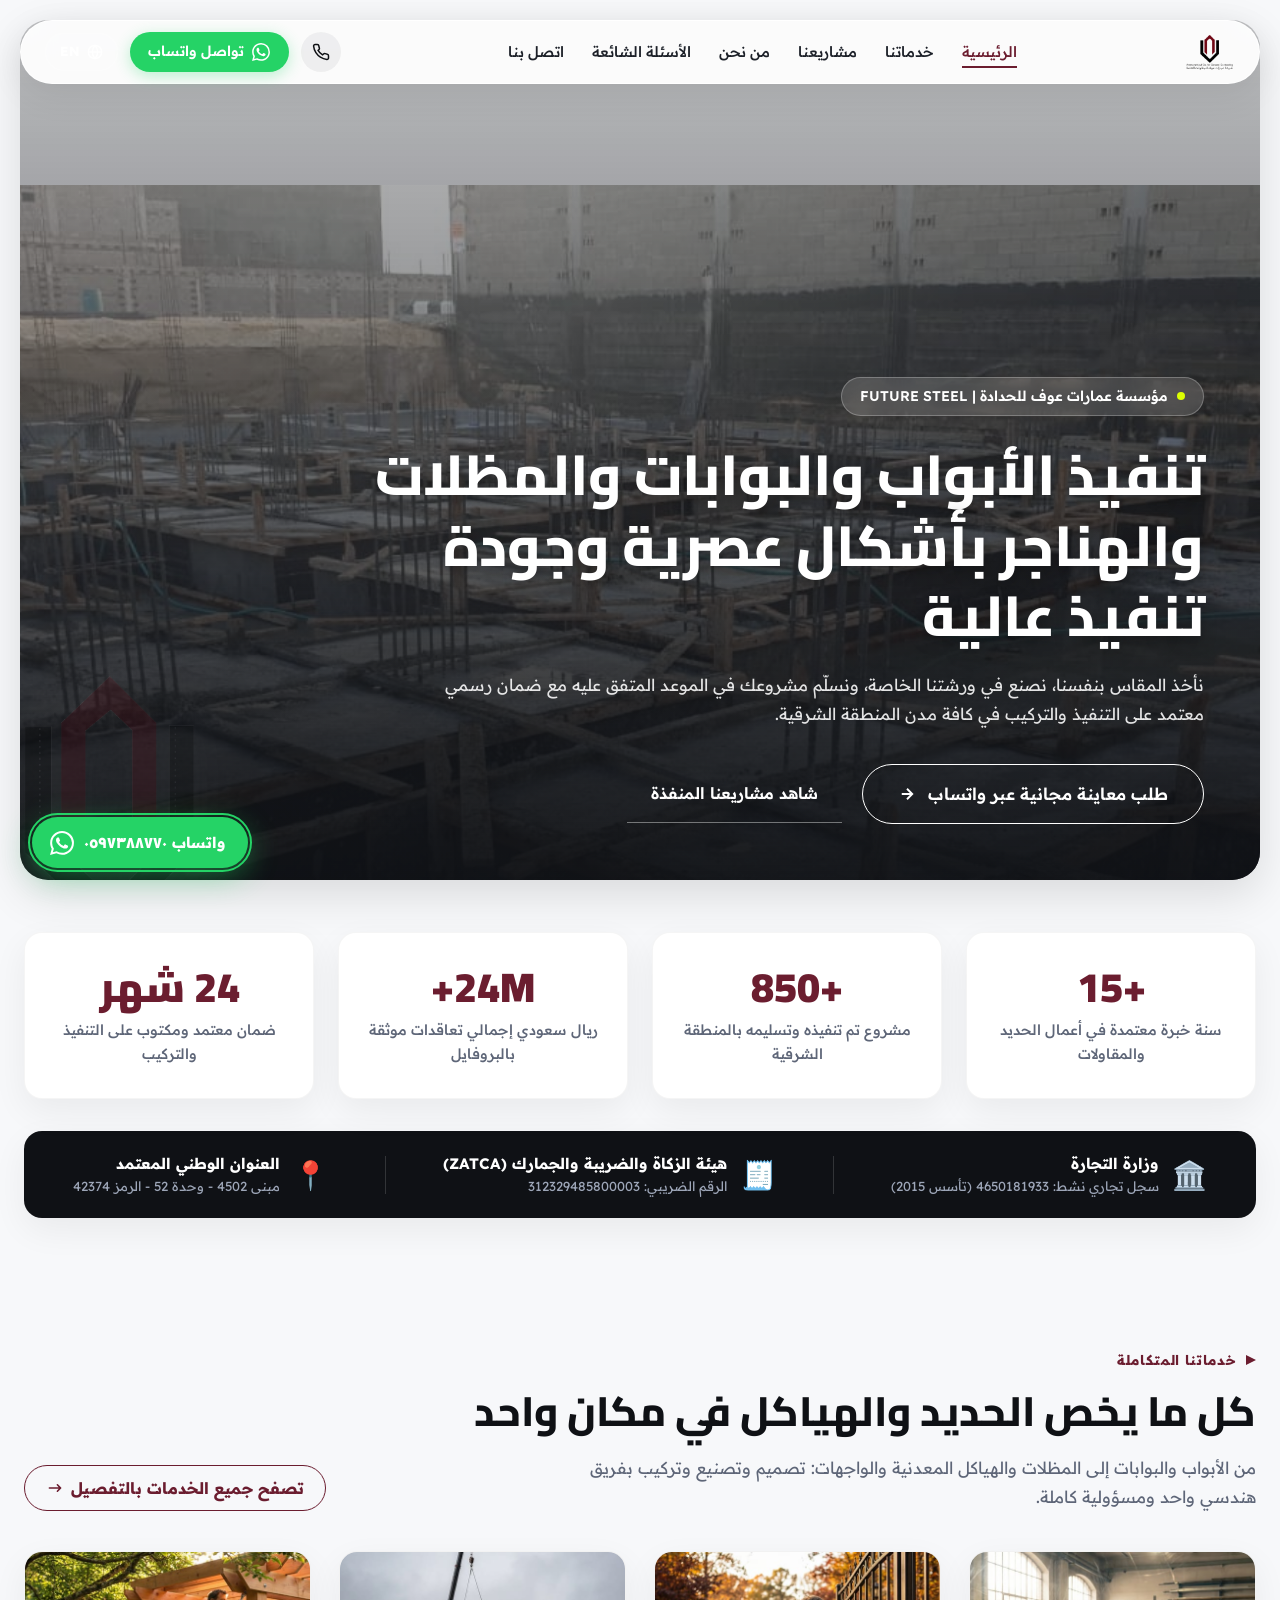
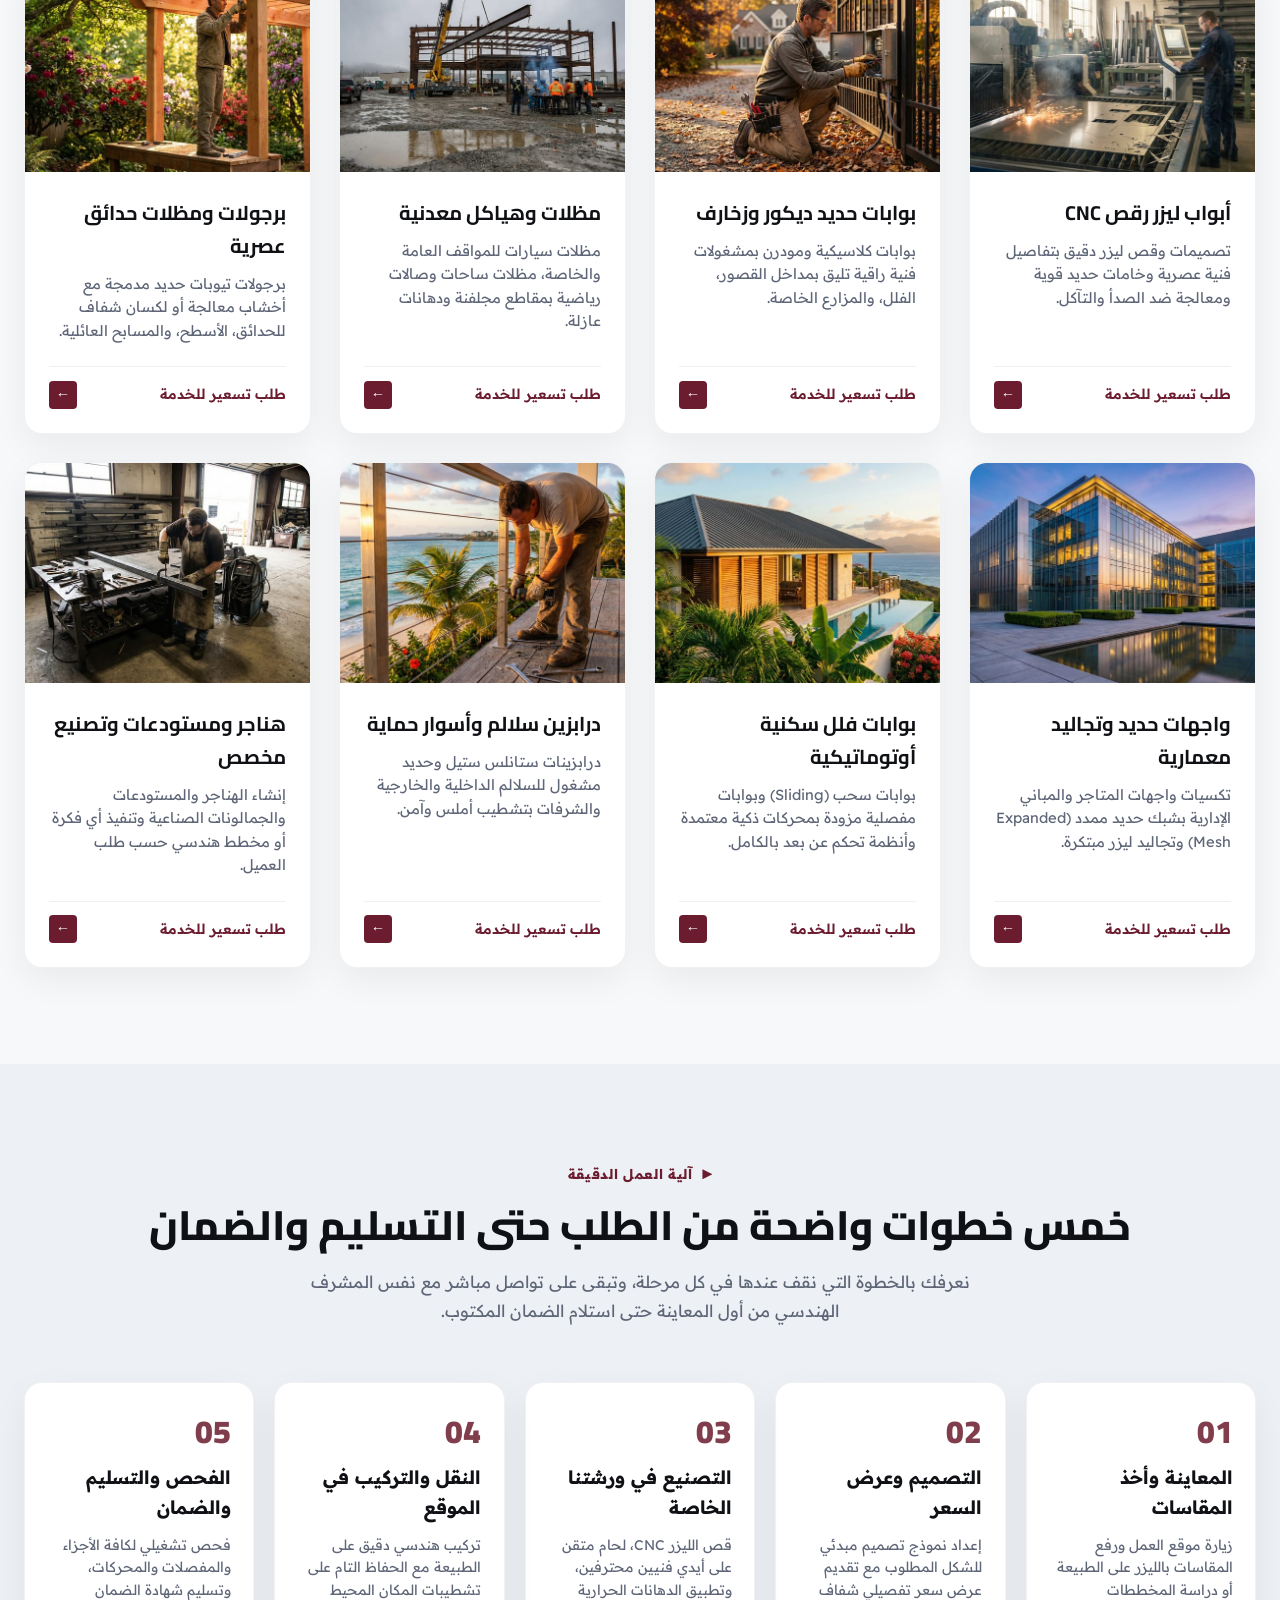
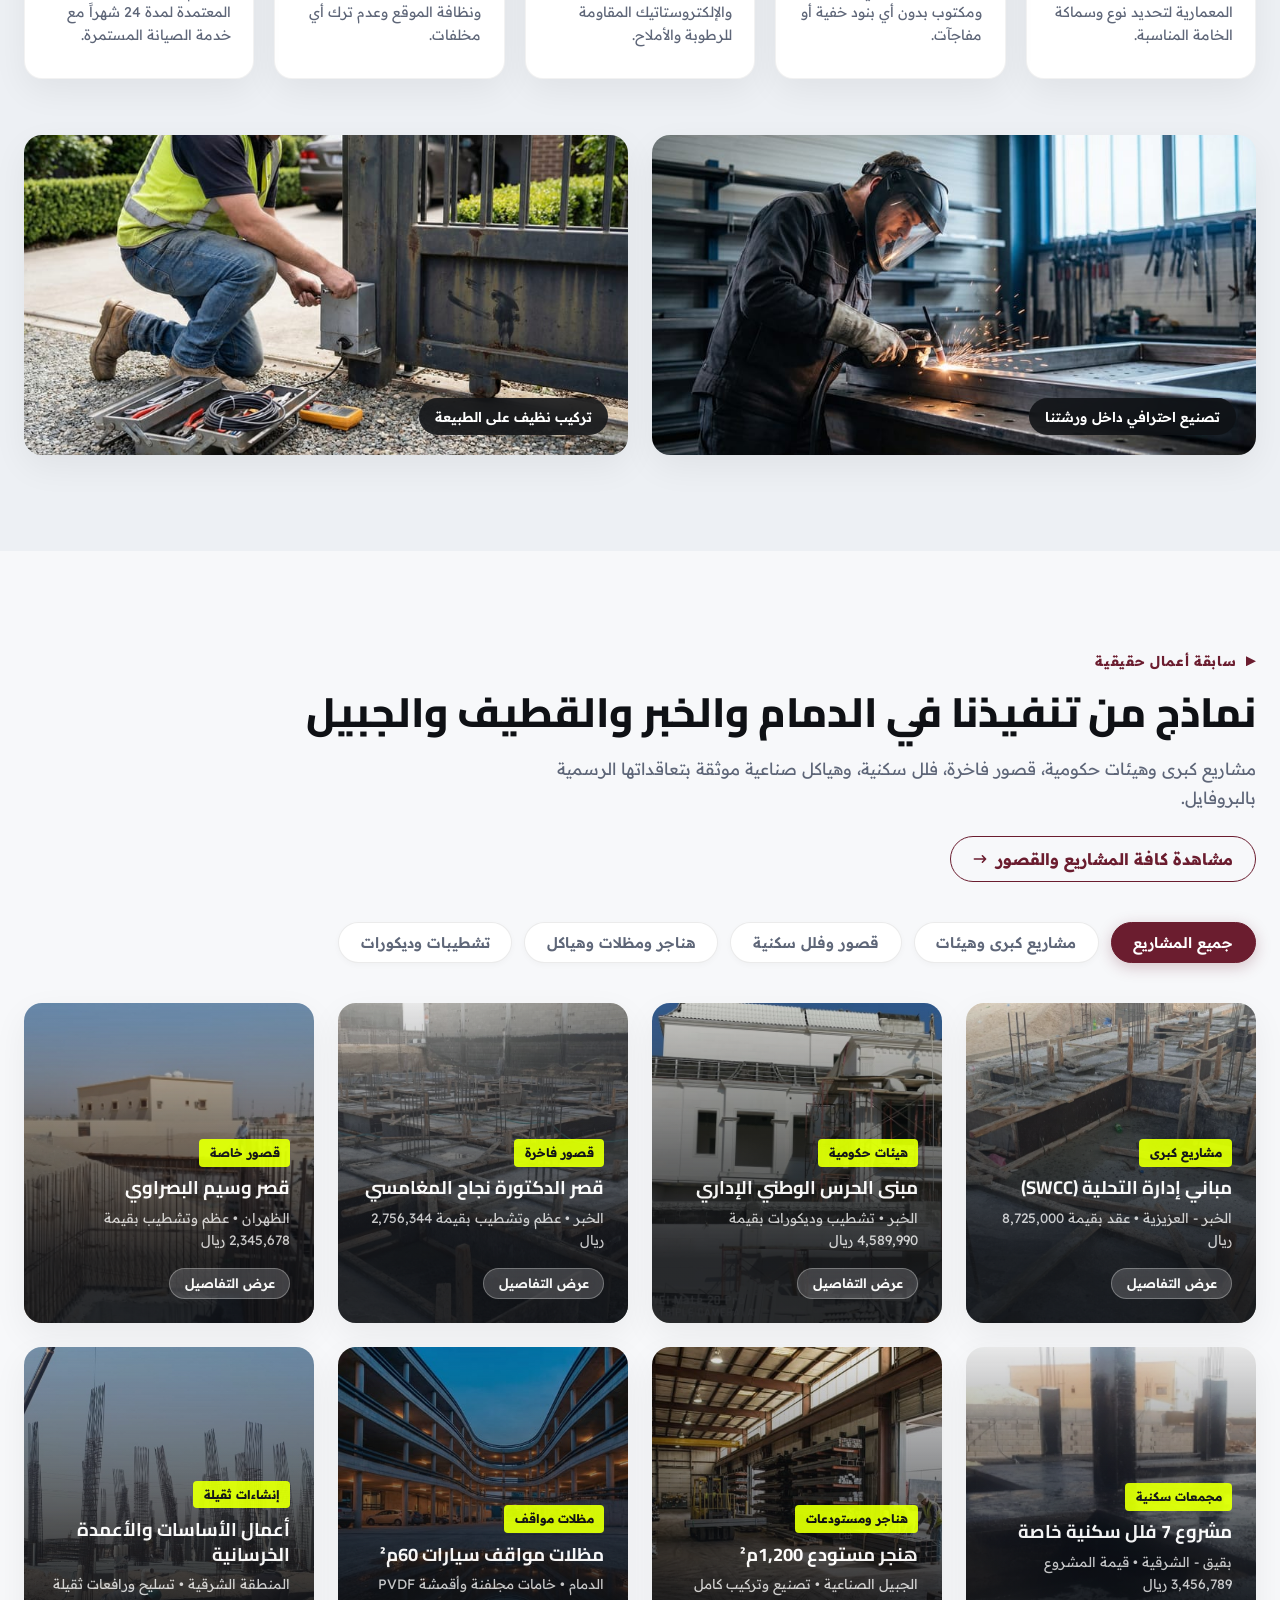
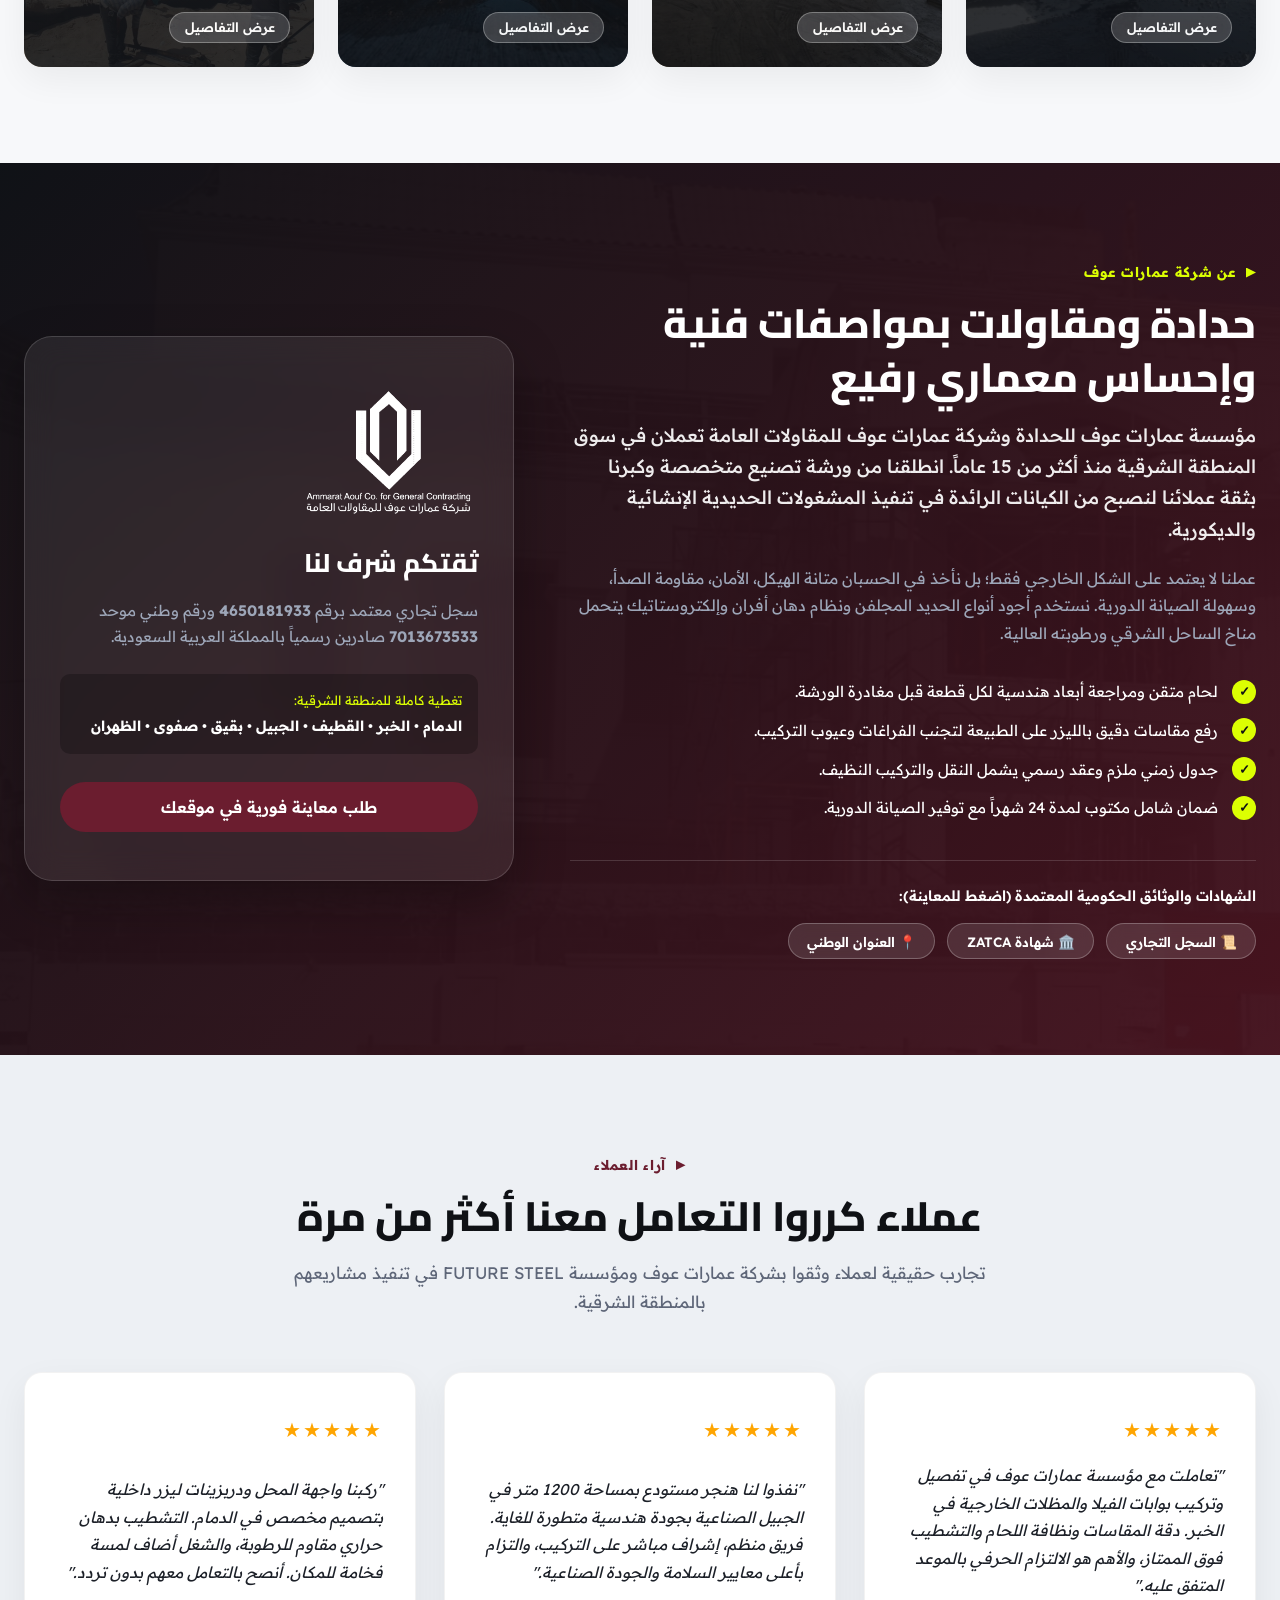
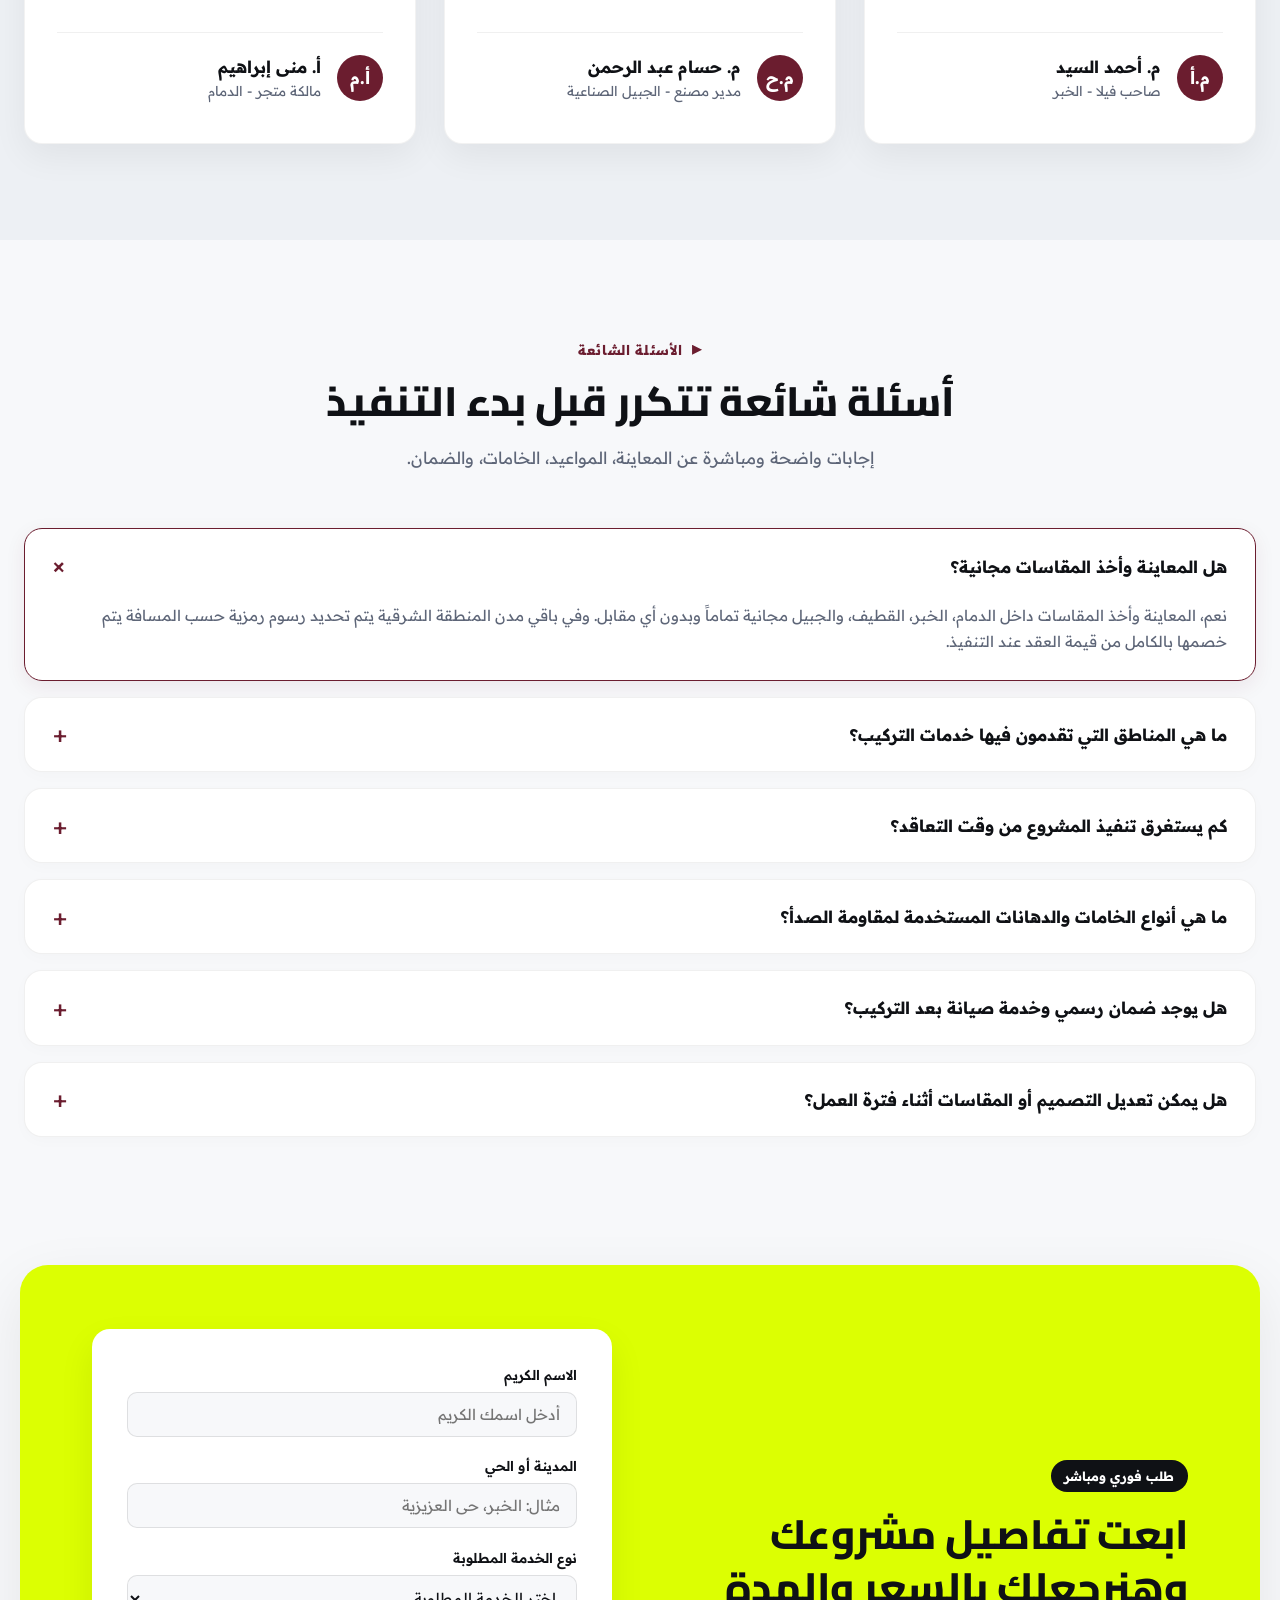
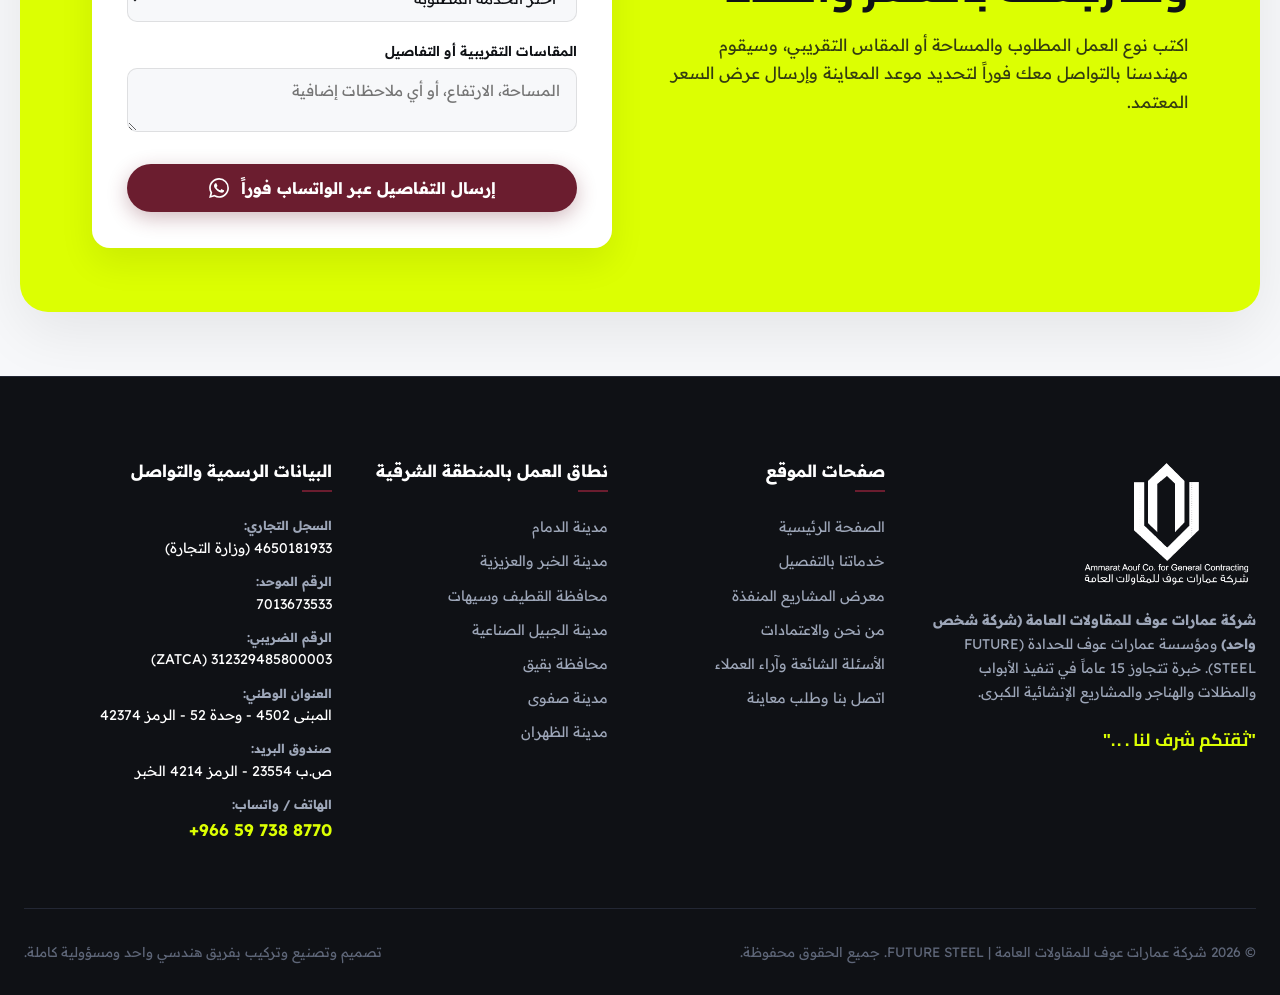
==== commit 5652d0dc: "Add full Bilingual (Arabic & English) support with dedicated English subpages and navbar language sw" ====
--- a/index.html
+++ b/index.html
@@ -12,7 +12,7 @@
   <!-- Google Fonts: Readex Pro & Cairo -->
   <link rel="preconnect" href="https://fonts.googleapis.com">
   <link rel="preconnect" href="https://fonts.gstatic.com" crossorigin>
-  <link href="https://fonts.googleapis.com/css2?family=Cairo:wght@400;600;700;800;900&family=Readex+Pro:wght@300;400;500;600;700&display=swap" rel="stylesheet">
+  <link href="https://fonts.googleapis.com/css2?family=Cairo:wght@400;600;700;800;900&family=Plus+Jakarta+Sans:wght@400;500;600;700;800&family=Readex+Pro:wght@300;400;500;600;700&display=swap" rel="stylesheet">
   
   <!-- Main Stylesheet -->
   <link rel="stylesheet" href="css/style.css">
@@ -46,6 +46,10 @@
         <a href="https://wa.me/966597388770?text=%D8%A7%D9%84%D8%B3%D9%84%D8%A7%D9%85%20%D8%B9%D9%84%D9%8A%D9%83%D9%85%D8%8C%20%D8%A3%D8%B1%D8%BA%D8%A8%20%D9%81%D9%8A%20%D8%B7%D9%84%D8%A8%20%D9%85%D8%B9%D8%A7%D9%8A%D9%86%D8%A9%20%D9%88%D8%B9%D8%B1%D8%B6%20%D8%B3%D8%B9%D8%B1%20%D9%84%D9%84%D9%85%D8%B4%D8%B1%D9%88%D8%B9" target="_blank" rel="noopener noreferrer" class="btn-whatsapp-pill">
           <svg viewBox="0 0 24 24" width="18" height="18" fill="currentColor"><path d="M17.472 14.382c-.297-.149-1.758-.867-2.03-.967-.273-.099-.471-.148-.67.15-.197.297-.767.966-.94 1.164-.173.199-.347.223-.644.075-.297-.15-1.255-.463-2.39-1.475-.883-.788-1.48-1.761-1.653-2.059-.173-.297-.018-.458.13-.606.134-.133.298-.347.446-.52.149-.174.198-.298.298-.497.099-.198.05-.371-.025-.52-.075-.149-.669-1.612-.916-2.207-.242-.579-.487-.5-.669-.51-.173-.008-.371-.01-.57-.01-.198 0-.52.074-.792.372-.272.297-1.04 1.016-1.04 2.479 0 1.462 1.065 2.875 1.213 3.074.149.198 2.096 3.2 5.077 4.487.709.306 1.262.489 1.694.625.712.227 1.36.195 1.871.118.571-.085 1.758-.719 2.006-1.413.248-.694.248-1.289.173-1.413-.074-.124-.272-.198-.57-.347m-5.421 7.403h-.004a9.87 9.87 0 01-5.031-1.378l-.361-.214-3.741.982.998-3.648-.235-.374a9.86 9.86 0 01-1.51-5.26c.001-5.45 4.436-9.884 9.888-9.884 2.64 0 5.122 1.03 6.988 2.898a9.825 9.825 0 012.893 6.994c-.003 5.45-4.437 9.884-9.885 9.884m8.413-18.297A11.815 11.815 0 0012.05 0C5.495 0 .16 5.335.157 11.892c0 2.096.547 4.142 1.588 5.945L.057 24l6.305-1.654a11.882 11.882 0 005.683 1.448h.005c6.554 0 11.89-5.335 11.893-11.893a11.821 11.821 0 00-3.48-8.413Z"/></svg>
           <span>تواصل واتساب</span>
+        </a>
+                <a href="en/index.html" class="btn-lang" aria-label="Switch to English" title="English Version">
+          <svg viewBox="0 0 24 24" width="16" height="16" fill="none" stroke="currentColor" stroke-width="2"><circle cx="12" cy="12" r="10"/><path d="M2 12h20M12 2a15.3 15.3 0 0 1 4 10 15.3 15.3 0 0 1-4 10 15.3 15.3 0 0 1-4-10 15.3 15.3 0 0 1 4-10z"/></svg>
+          <span>EN</span>
         </a>
         <button class="nav-toggle" id="navToggle" aria-label="فتح القائمة المتنقلة" aria-expanded="false">
           <span class="hamburger-bar"></span>
@@ -71,6 +75,12 @@
         <li><a href="about.html" class="drawer-link">من نحن والاعتمادات</a></li>
         <li><a href="faq.html" class="drawer-link">الأسئلة الشائعة</a></li>
         <li><a href="contact.html" class="drawer-link">اتصل بنا وطلب معاينة</a></li>
+              <li>
+          <a href="en/index.html" class="drawer-lang" aria-label="Switch to English">
+            <svg viewBox="0 0 24 24" width="18" height="18" fill="none" stroke="currentColor" stroke-width="2"><circle cx="12" cy="12" r="10"/><path d="M2 12h20M12 2a15.3 15.3 0 0 1 4 10 15.3 15.3 0 0 1-4 10 15.3 15.3 0 0 1-4-10 15.3 15.3 0 0 1 4-10z"/></svg>
+            <span>English (English Version)</span>
+          </a>
+        </li>
       </ul>
       <div class="drawer-contact-card">
         <p class="drawer-phone">هاتف: <strong>0597388770</strong></p>
--- a/css/style.css
+++ b/css/style.css
@@ -1963,3 +1963,127 @@
     scroll-behavior: auto !important;
   }
 }
+
+/* ==========================================================================
+   BILINGUAL (ENGLISH - LTR) & LANGUAGE SWITCHER EXTENSIONS
+   ========================================================================== */
+
+/* Language Switcher Pill (Wix 3718 Nav Style) */
+.btn-lang {
+  display: inline-flex;
+  align-items: center;
+  gap: 0.4rem;
+  padding: 0.45rem 0.9rem;
+  background: rgba(255, 255, 255, 0.08);
+  border: 1px solid rgba(255, 255, 255, 0.22);
+  border-radius: var(--radius-pill);
+  color: #FFFFFF;
+  font-size: 0.82rem;
+  font-weight: 700;
+  text-decoration: none;
+  transition: all 0.25s ease;
+  letter-spacing: 0.03em;
+}
+
+.navbar-pill.scrolled .btn-lang {
+  background: var(--color-bg-subtle);
+  border-color: rgba(15, 17, 21, 0.12);
+  color: var(--color-dark);
+}
+
+.btn-lang:hover {
+  background: var(--color-electric);
+  border-color: var(--color-electric);
+  color: var(--color-dark);
+  transform: translateY(-2px);
+  box-shadow: 0 4px 15px rgba(220, 255, 2, 0.35);
+}
+
+.btn-lang svg {
+  display: block;
+}
+
+/* Drawer Language Switcher */
+.drawer-lang {
+  display: flex;
+  align-items: center;
+  justify-content: center;
+  gap: 0.5rem;
+  padding: 0.85rem 1.25rem;
+  margin-top: 1.25rem;
+  background: rgba(220, 255, 2, 0.12);
+  border: 1px solid var(--color-electric);
+  border-radius: var(--radius-pill);
+  color: var(--color-electric);
+  font-weight: 700;
+  text-decoration: none;
+  font-size: 0.95rem;
+  transition: all 0.2s ease;
+}
+
+.drawer-lang:hover {
+  background: var(--color-electric);
+  color: var(--color-dark);
+}
+
+/* Global LTR (English) Rules */
+html[lang="en"] {
+  direction: ltr;
+  --font-main: 'Plus Jakarta Sans', -apple-system, BlinkMacSystemFont, sans-serif;
+  --font-display: 'Plus Jakarta Sans', -apple-system, BlinkMacSystemFont, sans-serif;
+}
+
+html[lang="en"] body {
+  text-align: left;
+}
+
+html[lang="en"] .hero-content {
+  text-align: left;
+}
+
+html[lang="en"] .subpage-hero-card {
+  text-align: left;
+}
+
+html[lang="en"] .accordion-header {
+  text-align: left;
+}
+
+html[lang="en"] .proof-tag {
+  right: auto;
+  left: 1.25rem;
+}
+
+html[lang="en"] .floating-whatsapp-fab {
+  left: auto;
+  right: 2rem;
+  direction: ltr;
+}
+
+@media (max-width: 768px) {
+  html[lang="en"] .floating-whatsapp-fab {
+    left: auto;
+    right: 1.25rem;
+  }
+}
+
+html[lang="en"] .modal-close {
+  left: auto;
+  right: 1.5rem;
+}
+
+html[lang="en"] .spec-item,
+html[lang="en"] .contact-card,
+html[lang="en"] .quote-form-card,
+html[lang="en"] .service-detail-card,
+html[lang="en"] .cert-card,
+html[lang="en"] .workflow-step,
+html[lang="en"] .footer-col {
+  text-align: left;
+}
+
+html[lang="en"] .stat-prefix {
+  margin-right: 0.25rem;
+  margin-left: 0;
+}
+
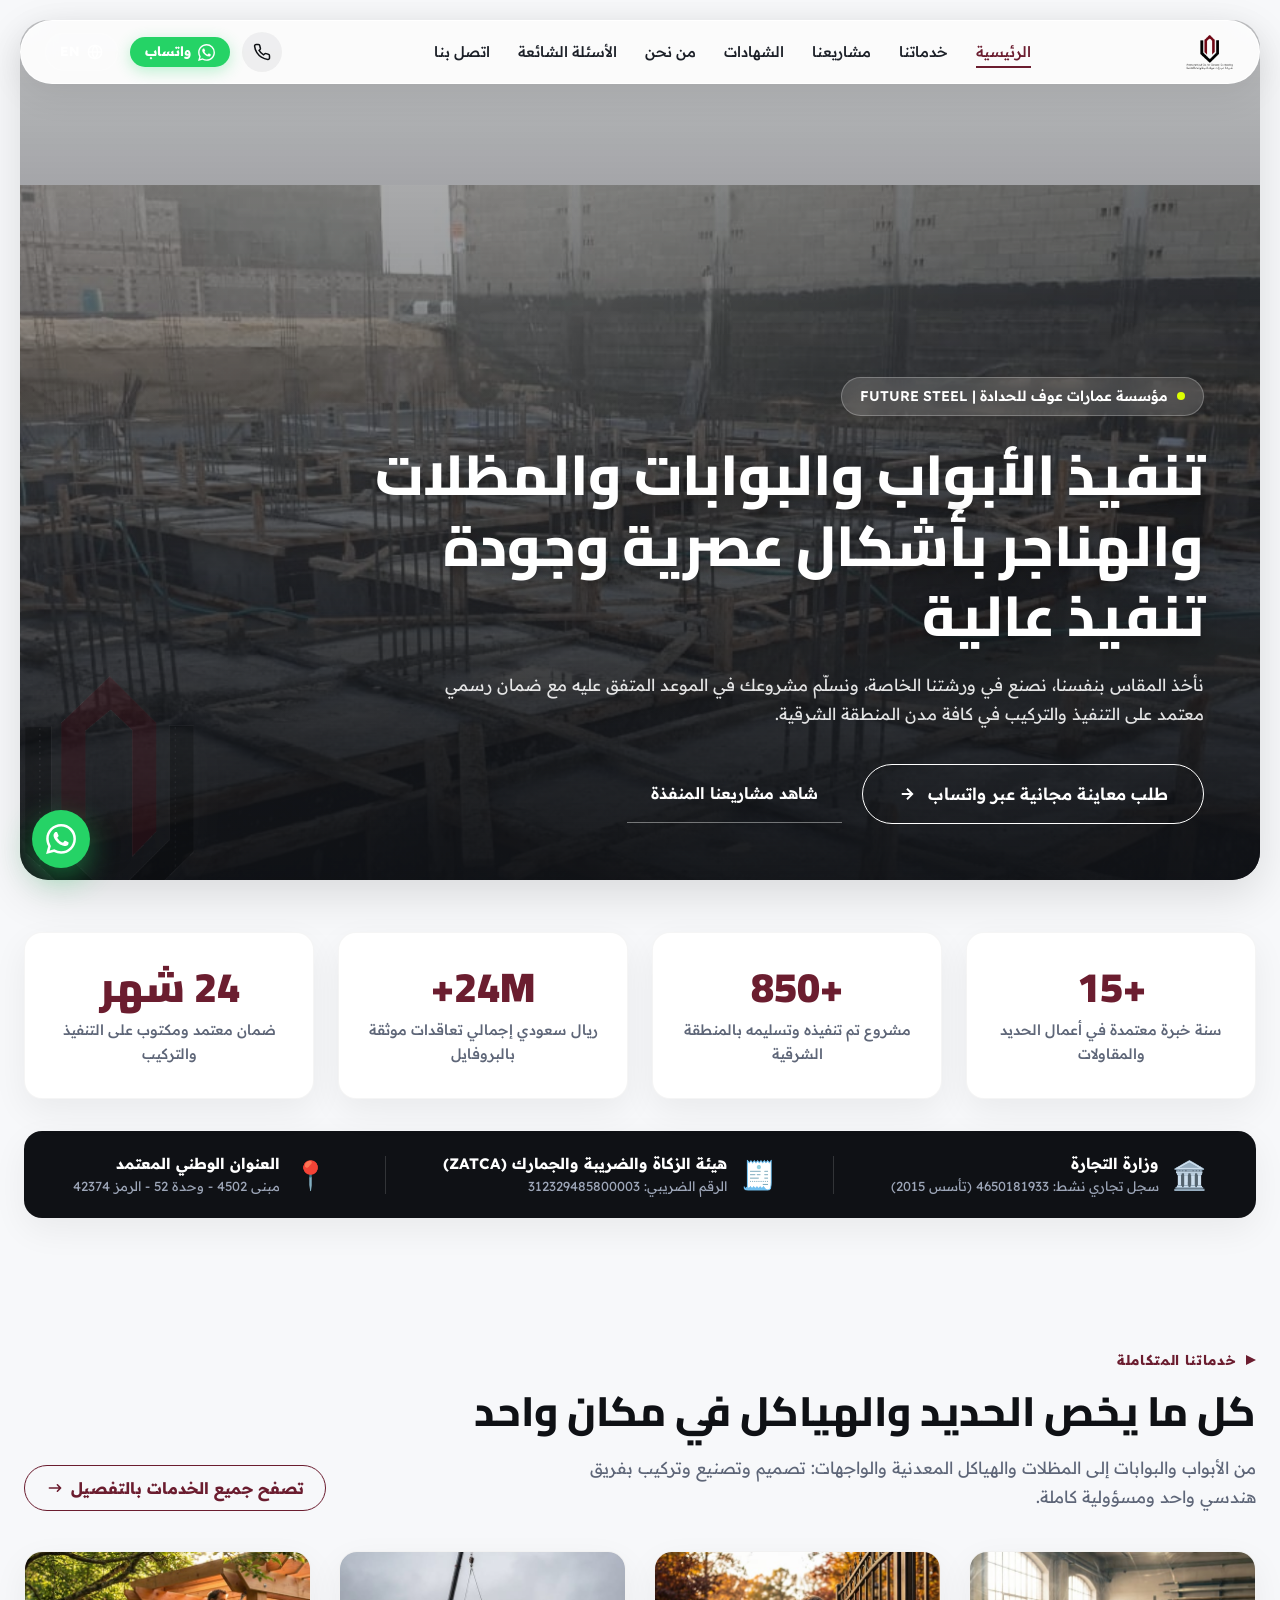
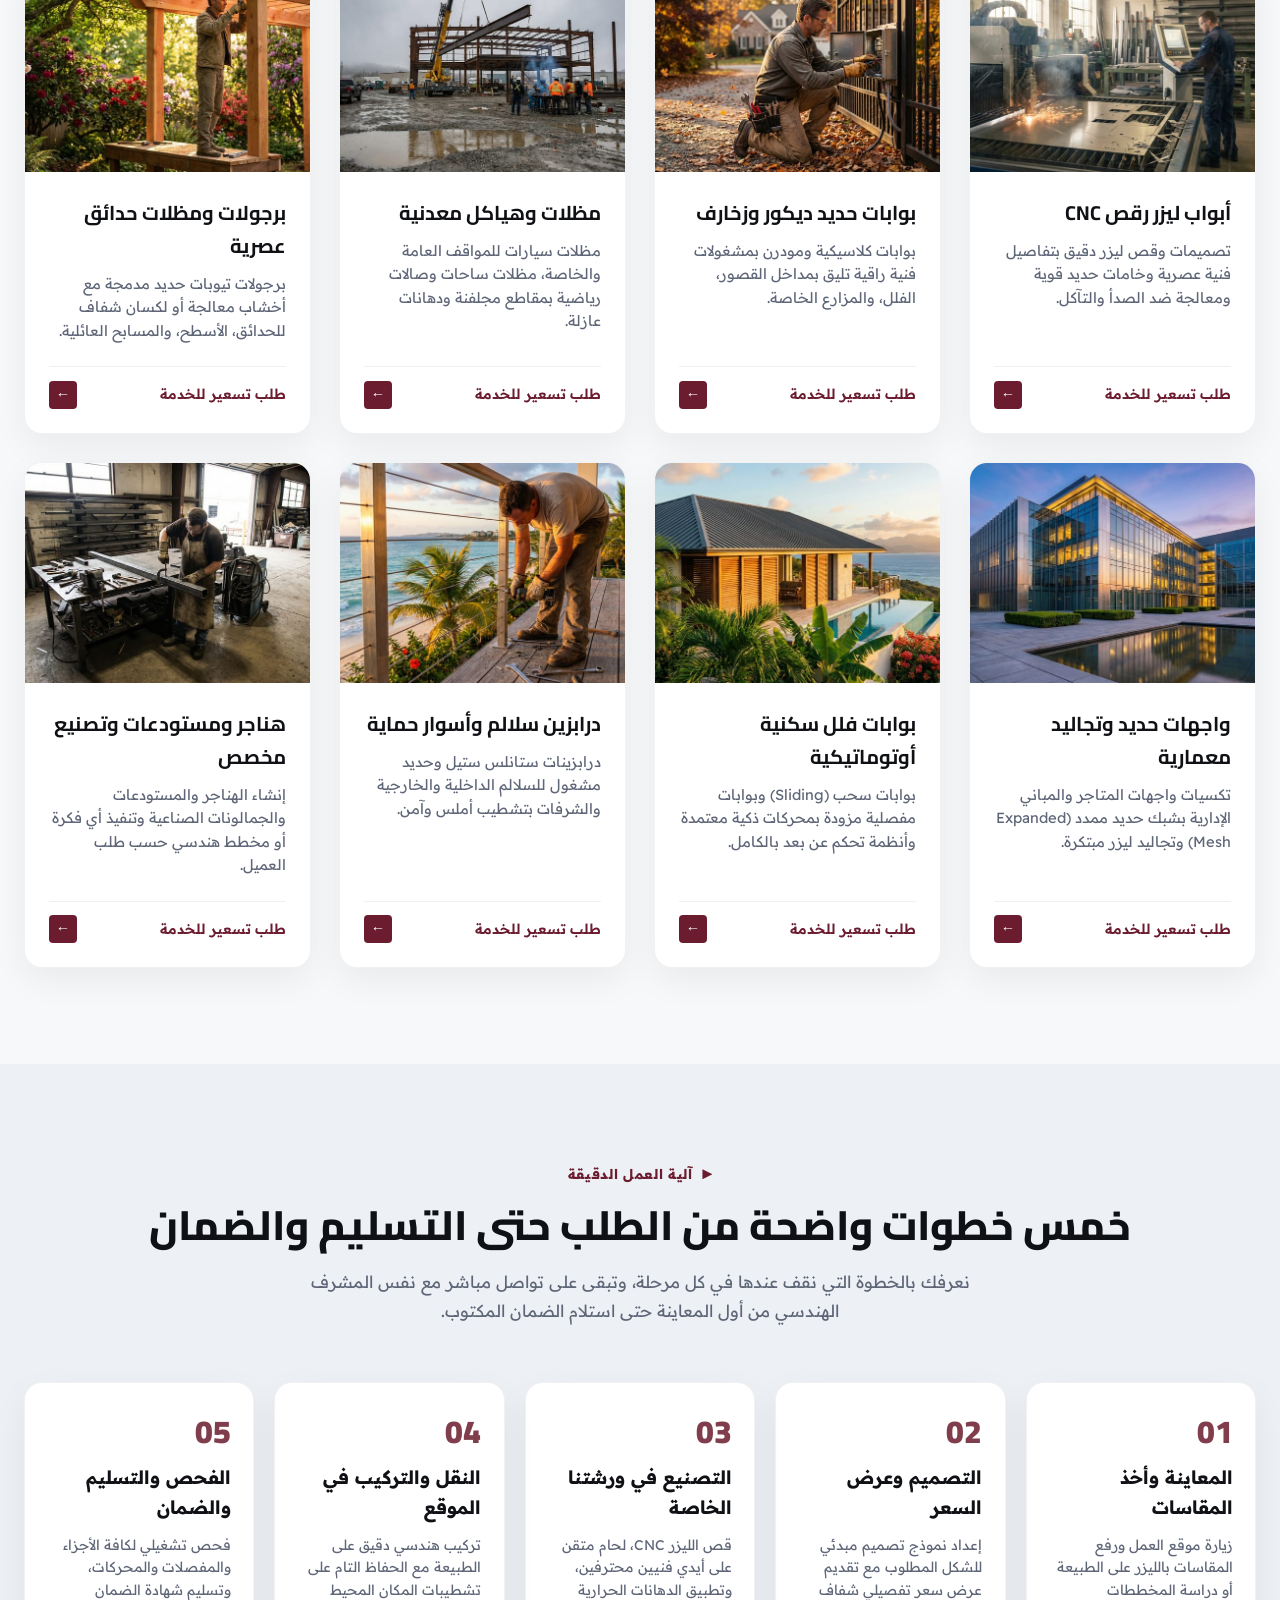
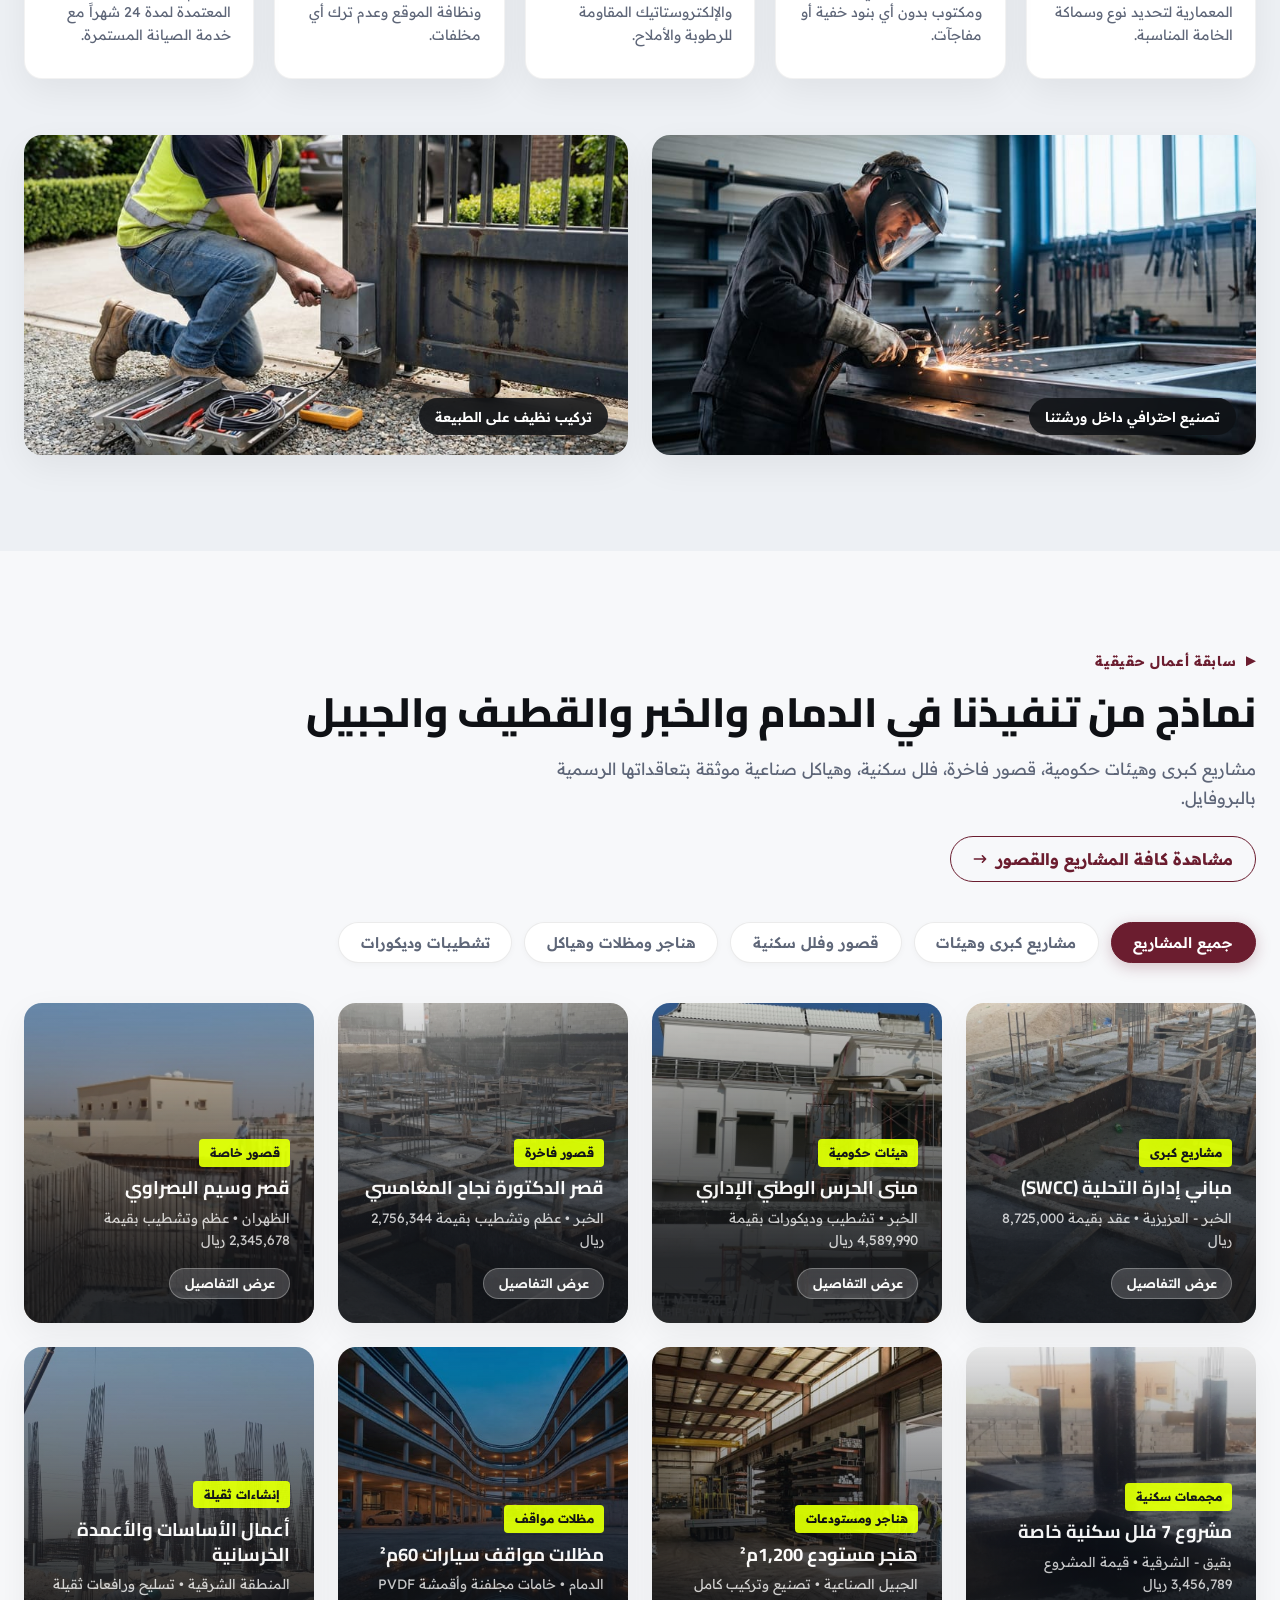
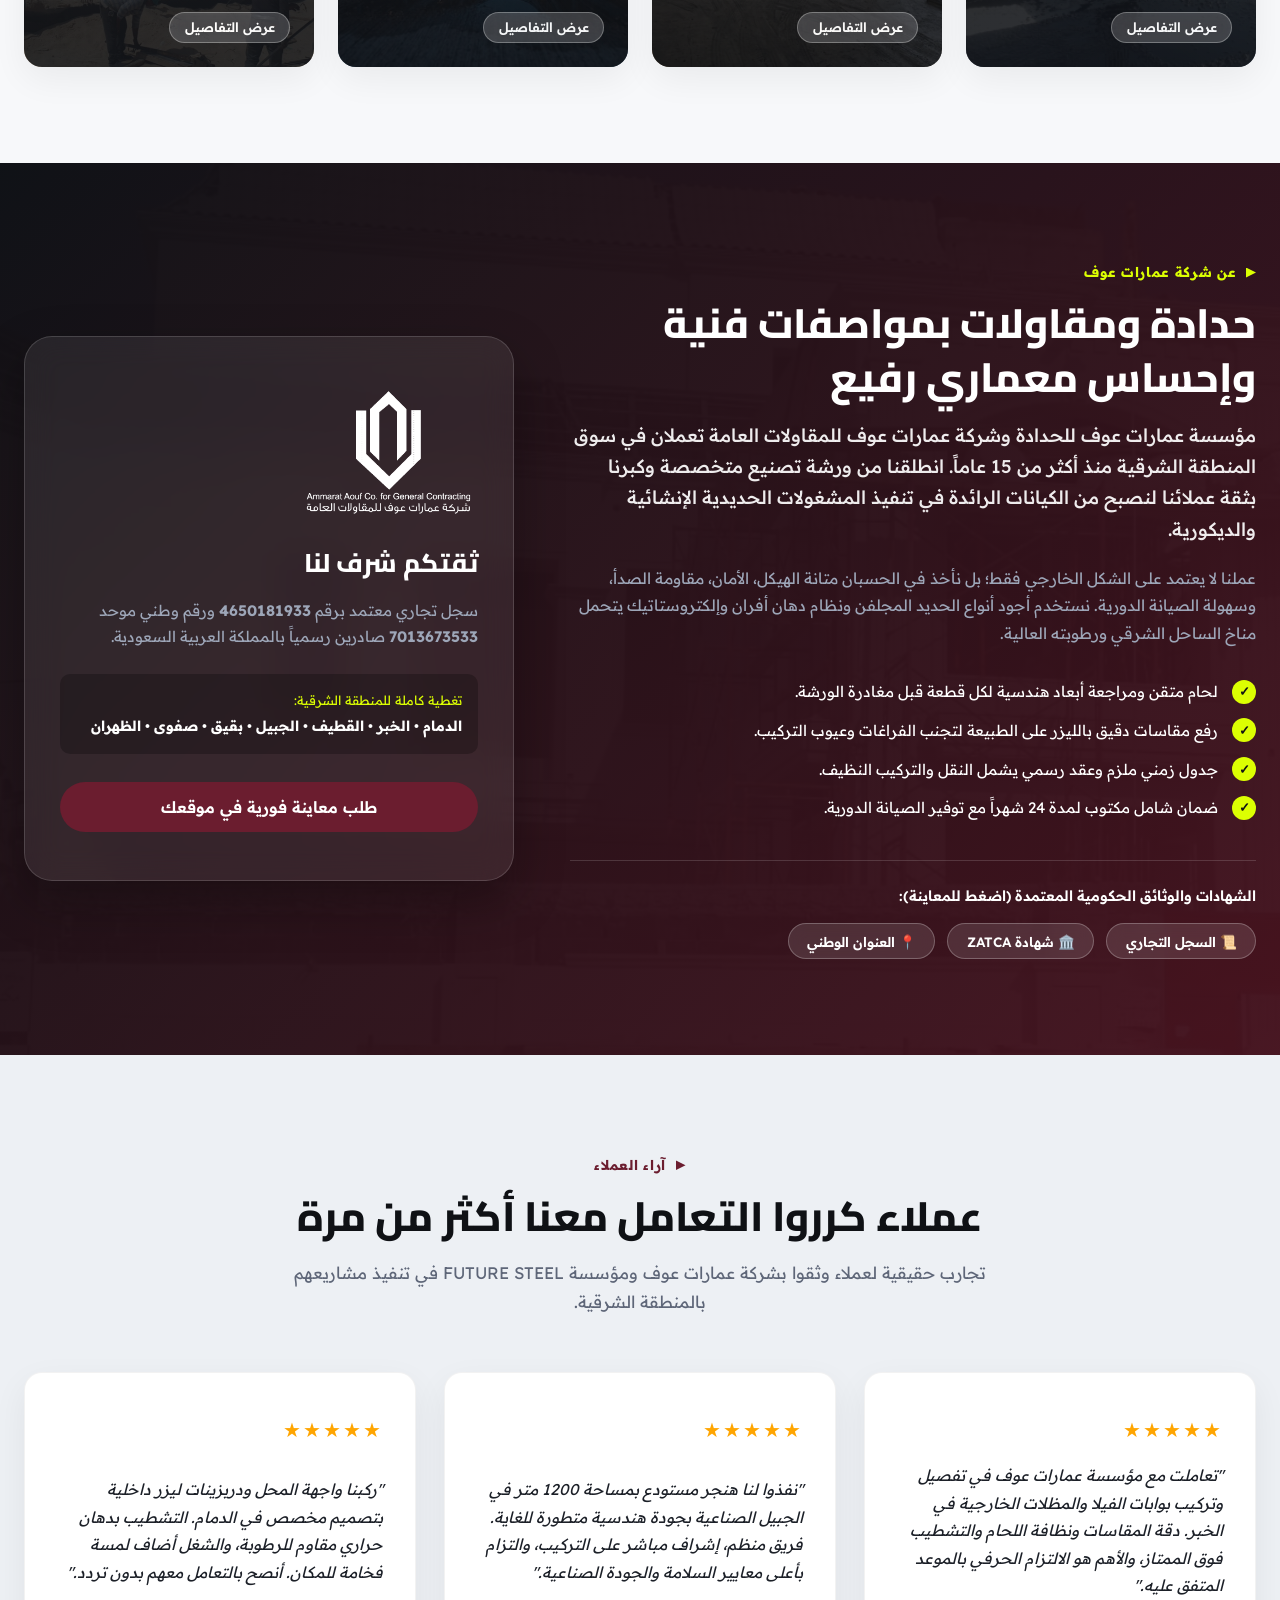
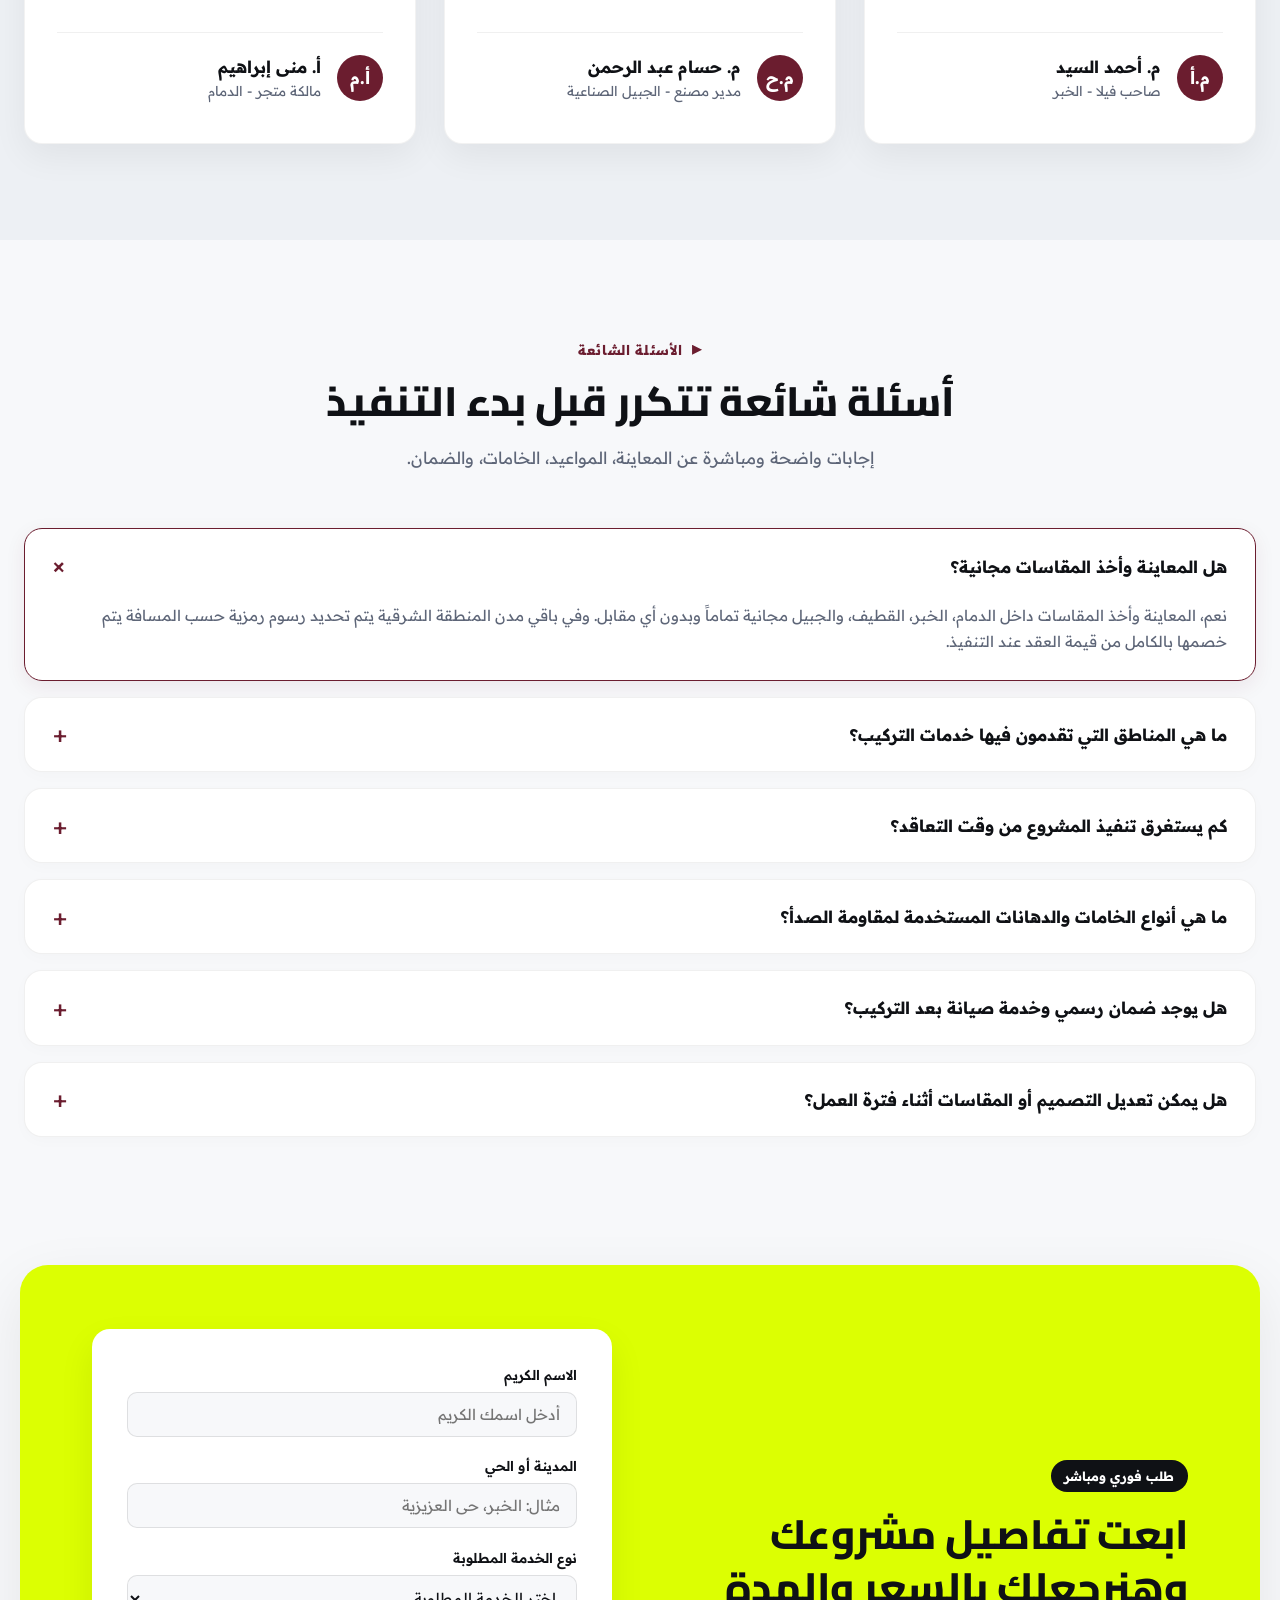
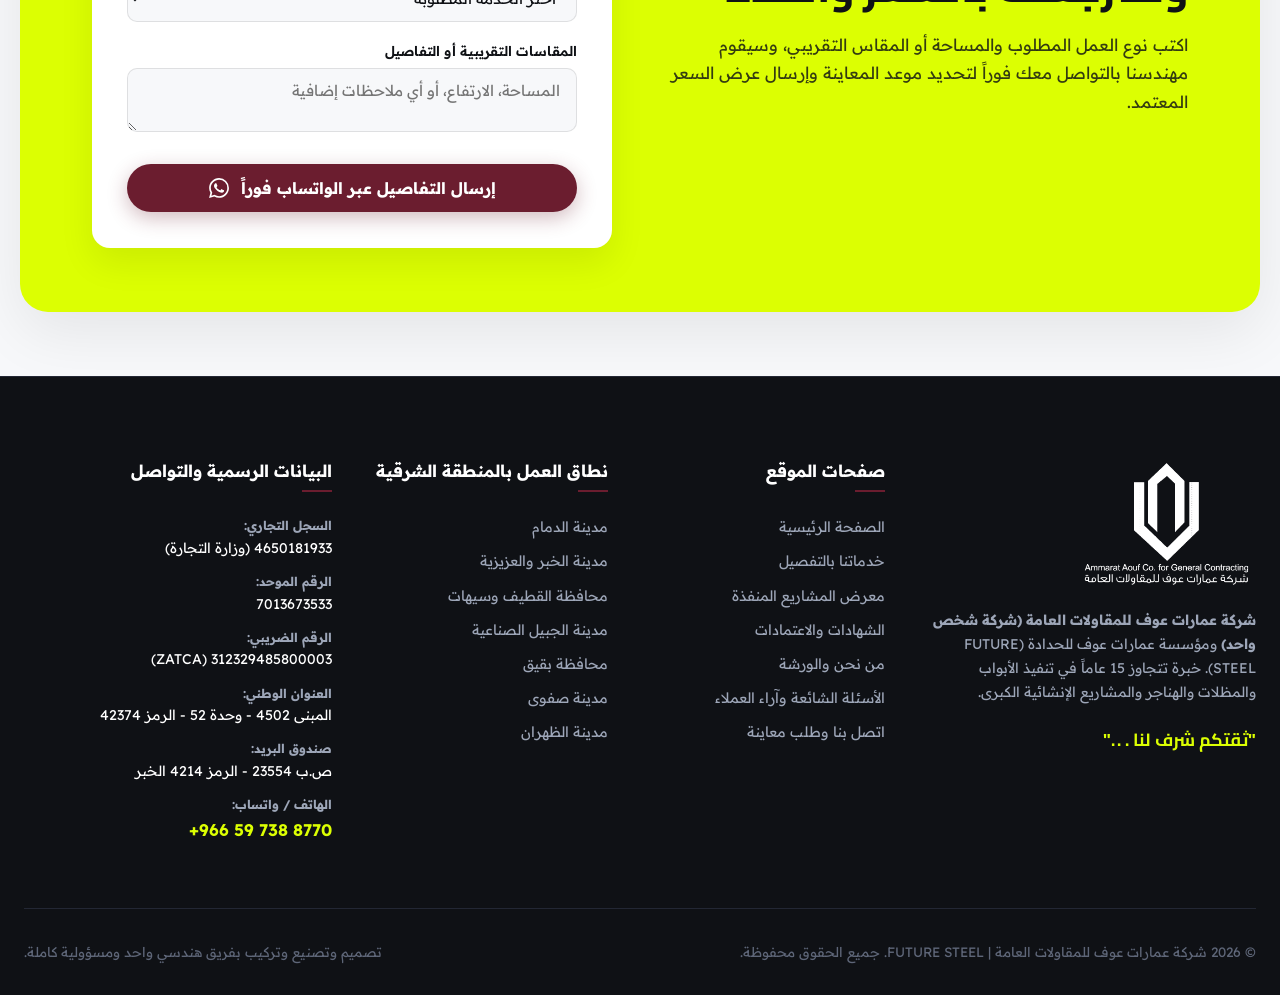
==== commit ab30f1d8: "Refactor mobile navbar WhatsApp button to compact icon, remove phone number text from floating FAB, " ====
--- a/index.html
+++ b/index.html
@@ -33,6 +33,7 @@
         <li><a href="index.html" class="nav-link active">الرئيسية</a></li>
         <li><a href="services.html" class="nav-link">خدماتنا</a></li>
         <li><a href="projects.html" class="nav-link">مشاريعنا</a></li>
+        <li><a href="certificates.html" class="nav-link">الشهادات</a></li>
         <li><a href="about.html" class="nav-link">من نحن</a></li>
         <li><a href="faq.html" class="nav-link">الأسئلة الشائعة</a></li>
         <li><a href="contact.html" class="nav-link">اتصل بنا</a></li>
@@ -45,7 +46,7 @@
         </a>
         <a href="https://wa.me/966597388770?text=%D8%A7%D9%84%D8%B3%D9%84%D8%A7%D9%85%20%D8%B9%D9%84%D9%8A%D9%83%D9%85%D8%8C%20%D8%A3%D8%B1%D8%BA%D8%A8%20%D9%81%D9%8A%20%D8%B7%D9%84%D8%A8%20%D9%85%D8%B9%D8%A7%D9%8A%D9%86%D8%A9%20%D9%88%D8%B9%D8%B1%D8%B6%20%D8%B3%D8%B9%D8%B1%20%D9%84%D9%84%D9%85%D8%B4%D8%B1%D9%88%D8%B9" target="_blank" rel="noopener noreferrer" class="btn-whatsapp-pill">
           <svg viewBox="0 0 24 24" width="18" height="18" fill="currentColor"><path d="M17.472 14.382c-.297-.149-1.758-.867-2.03-.967-.273-.099-.471-.148-.67.15-.197.297-.767.966-.94 1.164-.173.199-.347.223-.644.075-.297-.15-1.255-.463-2.39-1.475-.883-.788-1.48-1.761-1.653-2.059-.173-.297-.018-.458.13-.606.134-.133.298-.347.446-.52.149-.174.198-.298.298-.497.099-.198.05-.371-.025-.52-.075-.149-.669-1.612-.916-2.207-.242-.579-.487-.5-.669-.51-.173-.008-.371-.01-.57-.01-.198 0-.52.074-.792.372-.272.297-1.04 1.016-1.04 2.479 0 1.462 1.065 2.875 1.213 3.074.149.198 2.096 3.2 5.077 4.487.709.306 1.262.489 1.694.625.712.227 1.36.195 1.871.118.571-.085 1.758-.719 2.006-1.413.248-.694.248-1.289.173-1.413-.074-.124-.272-.198-.57-.347m-5.421 7.403h-.004a9.87 9.87 0 01-5.031-1.378l-.361-.214-3.741.982.998-3.648-.235-.374a9.86 9.86 0 01-1.51-5.26c.001-5.45 4.436-9.884 9.888-9.884 2.64 0 5.122 1.03 6.988 2.898a9.825 9.825 0 012.893 6.994c-.003 5.45-4.437 9.884-9.885 9.884m8.413-18.297A11.815 11.815 0 0012.05 0C5.495 0 .16 5.335.157 11.892c0 2.096.547 4.142 1.588 5.945L.057 24l6.305-1.654a11.882 11.882 0 005.683 1.448h.005c6.554 0 11.89-5.335 11.893-11.893a11.821 11.821 0 00-3.48-8.413Z"/></svg>
-          <span>تواصل واتساب</span>
+          <span>واتساب</span>
         </a>
                 <a href="en/index.html" class="btn-lang" aria-label="Switch to English" title="English Version">
           <svg viewBox="0 0 24 24" width="16" height="16" fill="none" stroke="currentColor" stroke-width="2"><circle cx="12" cy="12" r="10"/><path d="M2 12h20M12 2a15.3 15.3 0 0 1 4 10 15.3 15.3 0 0 1-4 10 15.3 15.3 0 0 1-4-10 15.3 15.3 0 0 1 4-10z"/></svg>
@@ -72,6 +73,7 @@
         <li><a href="index.html" class="drawer-link active">الرئيسية</a></li>
         <li><a href="services.html" class="drawer-link">خدماتنا</a></li>
         <li><a href="projects.html" class="drawer-link">مشاريعنا</a></li>
+        <li><a href="certificates.html" class="drawer-link">الشهادات والاعتمادات</a></li>
         <li><a href="about.html" class="drawer-link">من نحن والاعتمادات</a></li>
         <li><a href="faq.html" class="drawer-link">الأسئلة الشائعة</a></li>
         <li><a href="contact.html" class="drawer-link">اتصل بنا وطلب معاينة</a></li>
@@ -857,7 +859,8 @@
             <li><a href="index.html">الصفحة الرئيسية</a></li>
             <li><a href="services.html">خدماتنا بالتفصيل</a></li>
             <li><a href="projects.html">معرض المشاريع المنفذة</a></li>
-            <li><a href="about.html">من نحن والاعتمادات</a></li>
+            <li><a href="certificates.html">الشهادات والاعتمادات</a></li>
+            <li><a href="about.html">من نحن والورشة</a></li>
             <li><a href="faq.html">الأسئلة الشائعة وآراء العملاء</a></li>
             <li><a href="contact.html">اتصل بنا وطلب معاينة</a></li>
           </ul>
@@ -937,11 +940,11 @@
 
   <!-- Floating WhatsApp Quick Contact Button (Corner FAB) -->
   <a href="https://wa.me/966597388770?text=%D8%A7%D9%84%D8%B3%D9%84%D8%A7%D9%85%20%D8%B9%D9%84%D9%8A%D9%83%D9%85%D8%8C%20%D8%A3%D8%B1%D8%BA%D8%A8%20%D9%81%D9%8A%20%D8%A7%D9%84%D8%AA%D9%88%D8%A7%D8%B5%D9%84%20%D9%85%D8%B9%D9%83%D9%85%20%D8%A8%D8%AE%D8%B5%D9%88%D8%B5%20%D8%A3%D8%B9%D9%85%D8%A7%D9%84%20%D8%AD%D8%AF%D8%A7%D8%AF%D8%A9%20%D9%88%D9%85%D9%82%D8%A7%D9%88%D9%84%D8%A7%D8%AA" class="floating-whatsapp-fab" target="_blank" rel="noopener noreferrer" aria-label="محادثة واتساب 0597388770" title="تواصل واتساب: 0597388770">
-    <span class="fab-pulse" aria-hidden="true"></span>
+    
     <svg viewBox="0 0 24 24" width="24" height="24" fill="currentColor">
       <path d="M17.472 14.382c-.297-.149-1.758-.867-2.03-.967-.273-.099-.471-.148-.67.15-.197.297-.767.966-.94 1.164-.173.199-.347.223-.644.075-.297-.15-1.255-.463-2.39-1.475-.883-.788-1.48-1.761-1.653-2.059-.173-.297-.018-.458.13-.606.134-.133.298-.347.446-.52.149-.174.198-.298.298-.497.099-.198.05-.371-.025-.52-.075-.149-.669-1.612-.916-2.207-.242-.579-.487-.5-.669-.51-.173-.008-.371-.01-.57-.01-.198 0-.52.074-.792.372-.272.297-1.04 1.016-1.04 2.479 0 1.462 1.065 2.875 1.213 3.074.149.198 2.096 3.2 5.077 4.487.709.306 1.262.489 1.694.625.712.227 1.36.195 1.871.118.571-.085 1.758-.719 2.006-1.413.248-.694.248-1.289.173-1.413-.074-.124-.272-.198-.57-.347m-5.421 7.403h-.004a9.87 9.87 0 01-5.031-1.378l-.361-.214-3.741.982.998-3.648-.235-.374a9.86 9.86 0 01-1.51-5.26c.001-5.45 4.436-9.884 9.888-9.884 2.64 0 5.122 1.03 6.988 2.898a9.825 9.825 0 012.893 6.994c-.003 5.45-4.437 9.884-9.885 9.884m8.413-18.297A11.815 11.815 0 0012.05 0C5.495 0 .16 5.335.157 11.892c0 2.096.547 4.142 1.588 5.945L.057 24l6.305-1.654a11.882 11.882 0 005.683 1.448h.005c6.554 0 11.89-5.335 11.893-11.893a11.821 11.821 0 00-3.48-8.413Z"/>
     </svg>
-    <span class="fab-label">واتساب ٠٥٩٧٣٨٨٧٧٠</span>
+    
   </a>
 
   <!-- GSAP & ScrollTrigger from CDN -->
--- a/css/style.css
+++ b/css/style.css
@@ -304,21 +304,29 @@
 .btn-whatsapp-pill {
   display: inline-flex;
   align-items: center;
-  gap: 0.5rem;
+  gap: 0.4rem;
   background-color: #25D366;
   color: #FFFFFF;
-  font-size: 0.88rem;
-  font-weight: 600;
-  padding: 0.55rem 1.15rem;
+  font-size: 0.82rem;
+  font-weight: 700;
+  padding: 0.42rem 0.95rem;
   border-radius: var(--radius-pill);
   box-shadow: 0 4px 15px rgba(37, 211, 102, 0.3);
   transition: all 0.3s ease;
+  white-space: nowrap;
+  line-height: 1;
 }
 
 .btn-whatsapp-pill:hover {
   background-color: #20BA5A;
   transform: translateY(-2px);
   box-shadow: 0 6px 20px rgba(37, 211, 102, 0.4);
+}
+
+.btn-whatsapp-pill svg {
+  width: 17px;
+  height: 17px;
+  flex-shrink: 0;
 }
 
 .nav-toggle {
@@ -1903,38 +1911,47 @@
   }
 }
 
-/* --- Floating WhatsApp Action Button (Corner FAB) --- */
+/* --- Floating WhatsApp Action Button (Corner Circular FAB) --- */
 .floating-whatsapp-fab {
   position: fixed;
   bottom: 2rem;
   left: 2rem;
   z-index: 999;
-  display: inline-flex;
-  align-items: center;
-  gap: 0.65rem;
+  width: 58px;
+  height: 58px;
+  border-radius: 50%;
+  display: flex;
+  align-items: center;
+  justify-content: center;
   background-color: #25D366;
   color: #FFFFFF;
-  padding: 0.8rem 1.35rem 0.8rem 1.1rem;
-  border-radius: var(--radius-pill);
-  box-shadow: 0 8px 30px rgba(37, 211, 102, 0.45);
-  font-weight: 700;
-  font-size: 0.95rem;
+  padding: 0;
+  box-shadow: 0 10px 30px rgba(37, 211, 102, 0.45);
   text-decoration: none;
-  direction: ltr;
   transition: all 0.3s cubic-bezier(0.34, 1.56, 0.64, 1);
 }
 
 .floating-whatsapp-fab:hover {
   background-color: #20BA5A;
-  transform: translateY(-4px) scale(1.04);
-  box-shadow: 0 14px 35px rgba(37, 211, 102, 0.6);
-  color: #FFFFFF;
+  transform: translateY(-4px) scale(1.08);
+  box-shadow: 0 16px 38px rgba(37, 211, 102, 0.6);
+  color: #FFFFFF;
+}
+
+.floating-whatsapp-fab svg {
+  width: 30px;
+  height: 30px;
+  display: block;
+}
+
+.floating-whatsapp-fab span {
+  display: none !important; /* Hide phone number text strictly as requested */
 }
 
 .fab-pulse {
   position: absolute;
   inset: -4px;
-  border-radius: var(--radius-pill);
+  border-radius: 50%;
   border: 2px solid #25D366;
   animation: fabPulse 2.2s infinite;
   pointer-events: none;
@@ -1942,15 +1959,19 @@
 
 @keyframes fabPulse {
   0% { transform: scale(1); opacity: 0.8; }
-  100% { transform: scale(1.18); opacity: 0; }
+  100% { transform: scale(1.22); opacity: 0; }
 }
 
 @media (max-width: 768px) {
   .floating-whatsapp-fab {
     bottom: 1.25rem;
     left: 1.25rem;
-    padding: 0.65rem 1rem;
-    font-size: 0.88rem;
+    width: 52px;
+    height: 52px;
+  }
+  .floating-whatsapp-fab svg {
+    width: 26px;
+    height: 26px;
   }
 }
 
@@ -2087,3 +2108,308 @@
   margin-left: 0;
 }
 
+/* ==========================================================================
+   MOBILE NAVBAR REFINEMENTS & CERTIFICATES PAGE ARCHITECTURE
+   ========================================================================== */
+
+@media (max-width: 768px) {
+  .navbar-pill {
+    padding: 0 0.75rem;
+    height: 54px;
+    gap: 0.4rem;
+  }
+  .navbar-pill.scrolled {
+    height: 52px;
+  }
+  .nav-brand .brand-logo {
+    height: 28px;
+    max-width: 120px;
+  }
+  .nav-actions {
+    gap: 0.35rem;
+  }
+  .btn-icon {
+    width: 36px;
+    height: 36px;
+  }
+  .btn-icon svg {
+    width: 16px;
+    height: 16px;
+  }
+  /* On mobile: compact circular WhatsApp button so nothing wraps or crowds */
+  .btn-whatsapp-pill {
+    width: 36px;
+    height: 36px;
+    padding: 0;
+    justify-content: center;
+    border-radius: 50%;
+  }
+  .btn-whatsapp-pill span {
+    display: none !important; /* Hide text on mobile for perfect 1-line fit */
+  }
+  .btn-whatsapp-pill svg {
+    width: 20px;
+    height: 20px;
+    margin: 0;
+  }
+  .btn-lang {
+    padding: 0.35rem 0.6rem;
+    font-size: 0.75rem;
+    gap: 0.25rem;
+  }
+  .btn-lang svg {
+    width: 13px;
+    height: 13px;
+  }
+  .nav-toggle {
+    width: 36px;
+    height: 36px;
+    padding: 6px;
+  }
+}
+
+/* --- Dedicated Certificates Showcase Page Styles --- */
+.certs-page-grid {
+  display: grid;
+  grid-template-columns: repeat(3, 1fr);
+  gap: 2rem;
+  margin-top: 2rem;
+}
+
+@media (max-width: 1024px) {
+  .certs-page-grid {
+    grid-template-columns: repeat(2, 1fr);
+  }
+}
+
+@media (max-width: 768px) {
+  .certs-page-grid {
+    grid-template-columns: 1fr;
+    gap: 1.5rem;
+  }
+}
+
+.cert-showcase-card {
+  background: #FFFFFF;
+  border-radius: var(--radius-card-sm);
+  border: 1px solid rgba(15, 17, 21, 0.08);
+  box-shadow: var(--shadow-card);
+  overflow: hidden;
+  display: flex;
+  flex-direction: column;
+  transition: all 0.35s ease;
+}
+
+.cert-showcase-card:hover {
+  transform: translateY(-6px);
+  box-shadow: var(--shadow-hover);
+  border-color: var(--color-primary-light);
+}
+
+.cert-showcase-media {
+  position: relative;
+  width: 100%;
+  height: 380px;
+  background: #F1F3F6;
+  overflow: hidden;
+  display: flex;
+  align-items: center;
+  justify-content: center;
+  cursor: pointer;
+}
+
+.cert-showcase-media img {
+  width: 100%;
+  height: 100%;
+  object-fit: cover;
+  object-position: top center;
+  transition: transform 0.4s ease;
+}
+
+.cert-showcase-card:hover .cert-showcase-media img {
+  transform: scale(1.04);
+}
+
+.cert-hover-overlay {
+  position: absolute;
+  inset: 0;
+  background: rgba(15, 17, 21, 0.65);
+  opacity: 0;
+  display: flex;
+  flex-direction: column;
+  align-items: center;
+  justify-content: center;
+  gap: 0.5rem;
+  color: #FFFFFF;
+  font-weight: 700;
+  font-size: 0.95rem;
+  transition: opacity 0.3s ease;
+  backdrop-filter: blur(3px);
+}
+
+.cert-showcase-media:hover .cert-hover-overlay {
+  opacity: 1;
+}
+
+.cert-badge-tag {
+  position: absolute;
+  top: 1rem;
+  right: 1rem;
+  background: rgba(15, 17, 21, 0.85);
+  backdrop-filter: blur(8px);
+  color: var(--color-electric);
+  font-size: 0.78rem;
+  font-weight: 700;
+  padding: 0.35rem 0.8rem;
+  border-radius: var(--radius-pill);
+}
+
+html[lang="en"] .cert-badge-tag {
+  right: auto;
+  left: 1rem;
+}
+
+.cert-showcase-body {
+  padding: 1.5rem;
+  display: flex;
+  flex-direction: column;
+  flex-grow: 1;
+}
+
+.cert-authority {
+  font-size: 0.82rem;
+  font-weight: 700;
+  color: var(--color-primary);
+  text-transform: uppercase;
+  letter-spacing: 0.05em;
+  margin-bottom: 0.35rem;
+}
+
+.cert-name {
+  font-size: 1.2rem;
+  font-weight: 800;
+  color: var(--color-dark);
+  margin-bottom: 0.6rem;
+  line-height: 1.35;
+}
+
+.cert-meta-list {
+  list-style: none;
+  margin-bottom: 1.25rem;
+  display: flex;
+  flex-direction: column;
+  gap: 0.4rem;
+  font-size: 0.88rem;
+  color: var(--color-text-muted);
+}
+
+.cert-meta-list strong {
+  color: var(--color-dark);
+}
+
+.cert-showcase-actions {
+  margin-top: auto;
+  display: flex;
+  gap: 0.75rem;
+}
+
+.btn-cert-view {
+  flex: 1;
+  display: inline-flex;
+  align-items: center;
+  justify-content: center;
+  gap: 0.4rem;
+  background-color: var(--color-primary);
+  color: #FFFFFF;
+  font-size: 0.88rem;
+  font-weight: 700;
+  padding: 0.65rem 1rem;
+  border-radius: var(--radius-pill);
+  border: none;
+  cursor: pointer;
+  transition: all 0.25s ease;
+}
+
+.btn-cert-view:hover {
+  background-color: var(--color-primary-dark);
+  transform: translateY(-2px);
+}
+
+.btn-cert-download {
+  display: inline-flex;
+  align-items: center;
+  justify-content: center;
+  width: 42px;
+  height: 42px;
+  border-radius: 50%;
+  border: 1px solid rgba(15, 17, 21, 0.15);
+  background: var(--color-bg-subtle);
+  color: var(--color-dark);
+  transition: all 0.25s ease;
+  text-decoration: none;
+  flex-shrink: 0;
+}
+
+.btn-cert-download:hover {
+  background-color: var(--color-dark);
+  color: #FFFFFF;
+  border-color: var(--color-dark);
+  transform: translateY(-2px);
+}
+
+/* Verification Guide Strip */
+.gov-verify-box {
+  background: #FFFFFF;
+  border-radius: var(--radius-card-sm);
+  padding: 2.5rem;
+  border: 1px solid rgba(15, 17, 21, 0.08);
+  box-shadow: var(--shadow-card);
+  margin-top: 3.5rem;
+}
+
+.gov-verify-grid {
+  display: grid;
+  grid-template-columns: repeat(3, 1fr);
+  gap: 1.75rem;
+  margin-top: 1.5rem;
+}
+
+@media (max-width: 900px) {
+  .gov-verify-grid {
+    grid-template-columns: 1fr;
+  }
+}
+
+.gov-verify-step {
+  padding: 1.25rem;
+  background: var(--color-bg-subtle);
+  border-radius: var(--radius-sm);
+  border-right: 3px solid var(--color-primary);
+}
+
+html[lang="en"] .gov-verify-step {
+  border-right: none;
+  border-left: 3px solid var(--color-primary);
+}
+
+.gov-step-num {
+  font-size: 0.8rem;
+  font-weight: 800;
+  color: var(--color-primary);
+  margin-bottom: 0.35rem;
+}
+
+.gov-step-title {
+  font-size: 1.05rem;
+  font-weight: 700;
+  color: var(--color-dark);
+  margin-bottom: 0.35rem;
+}
+
+.gov-step-desc {
+  font-size: 0.85rem;
+  color: var(--color-text-muted);
+  line-height: 1.5;
+}
+
+
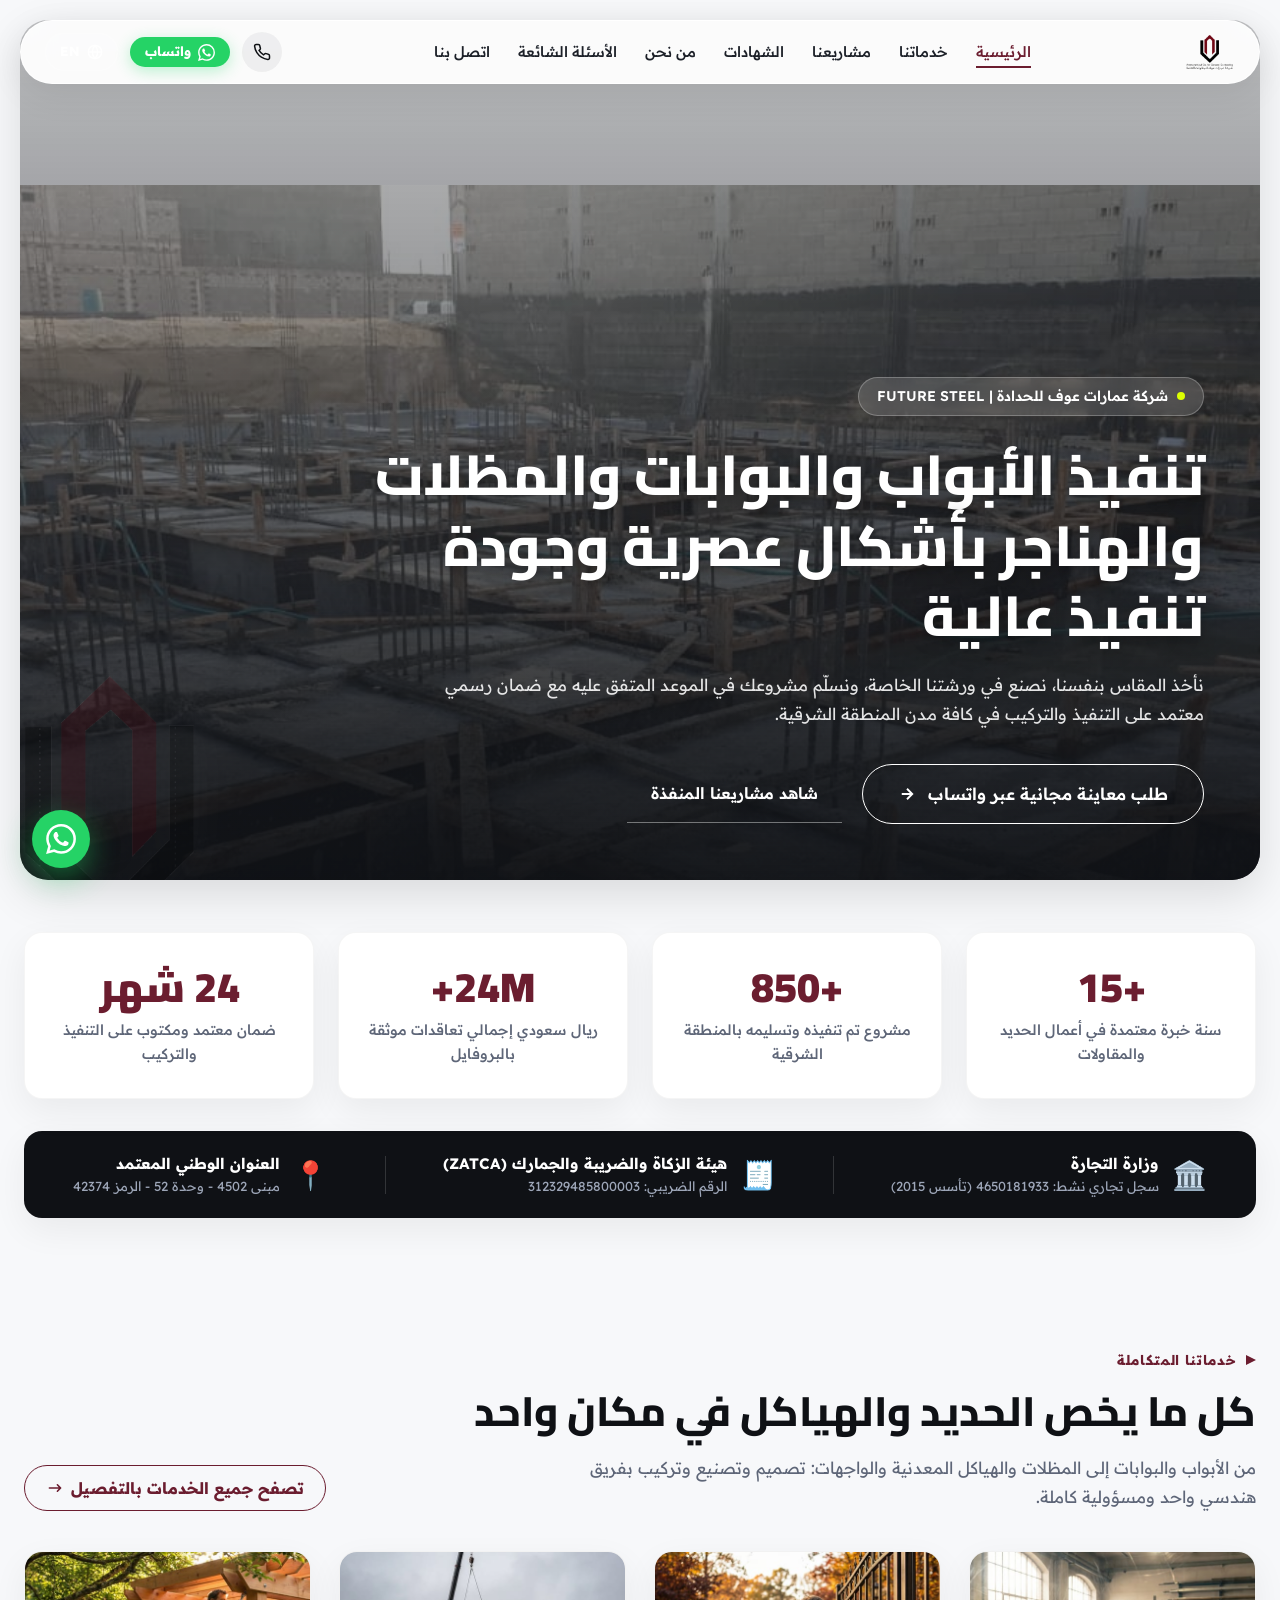
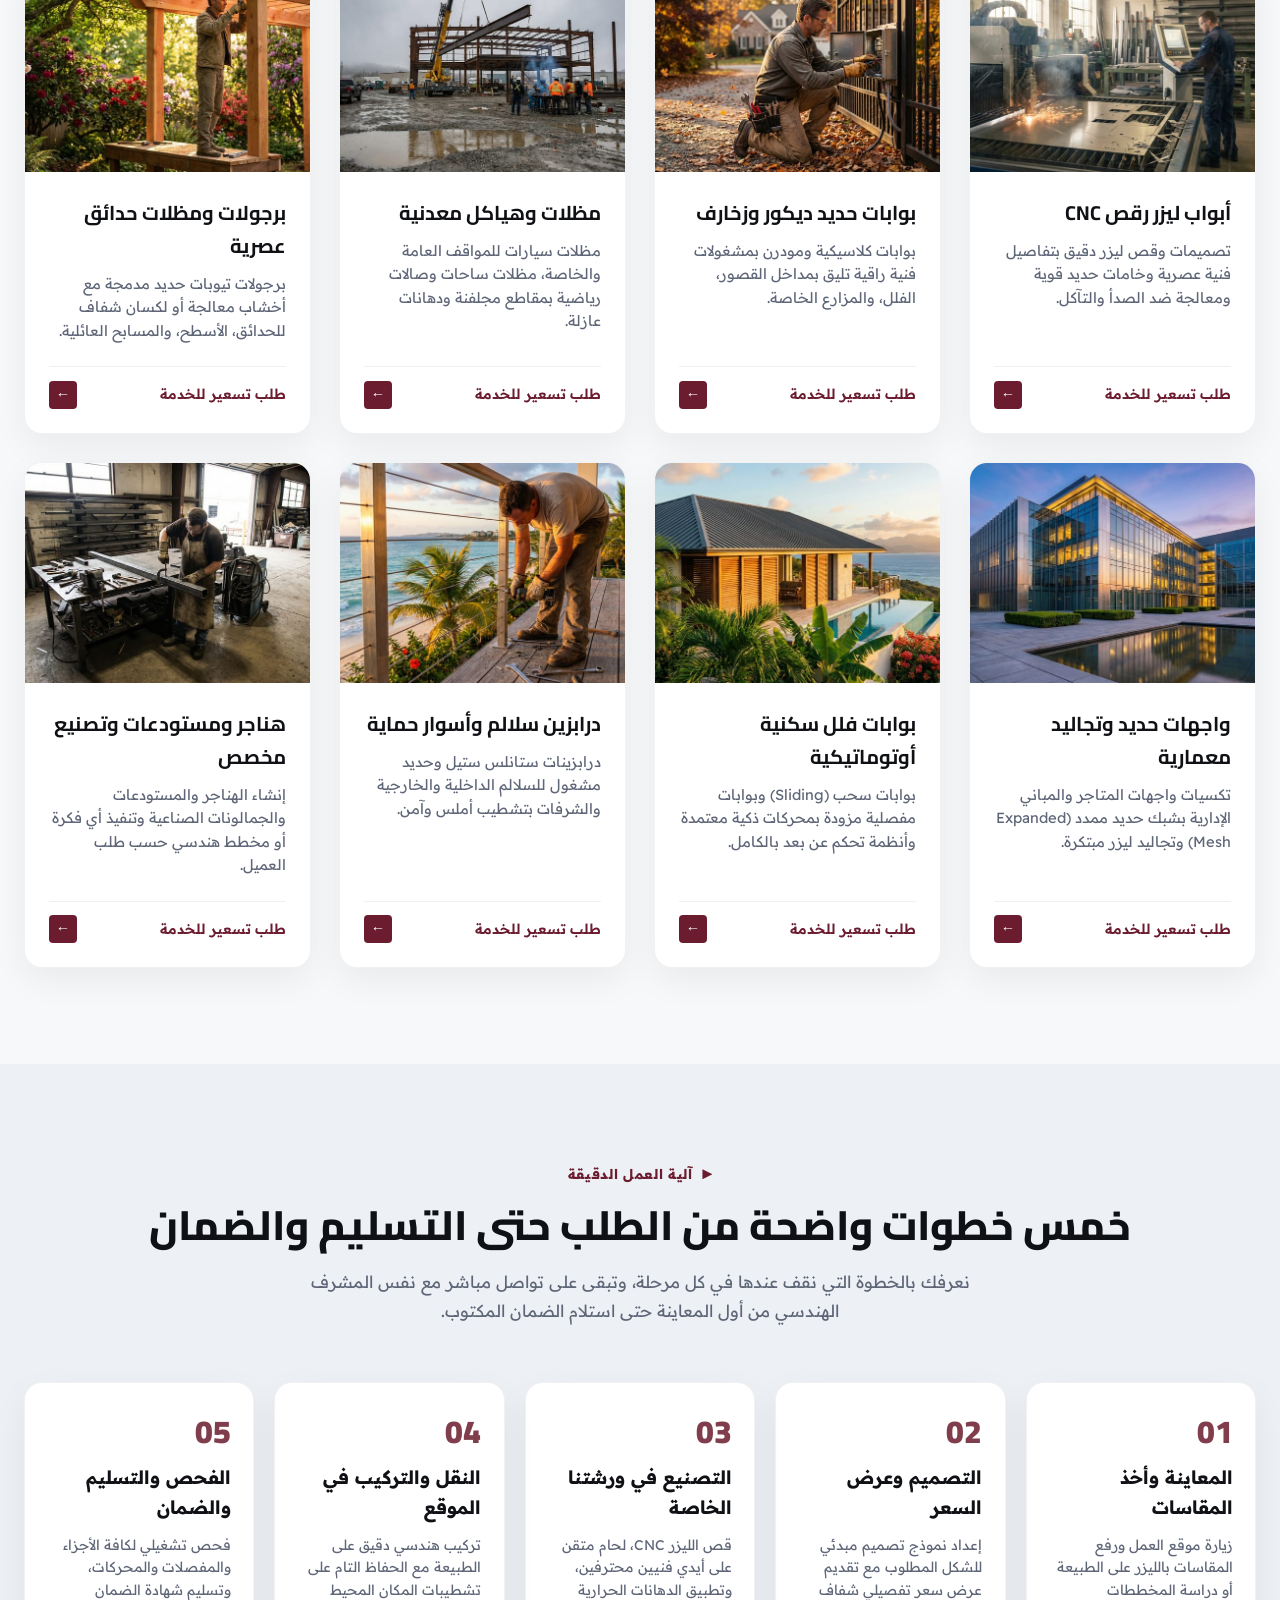
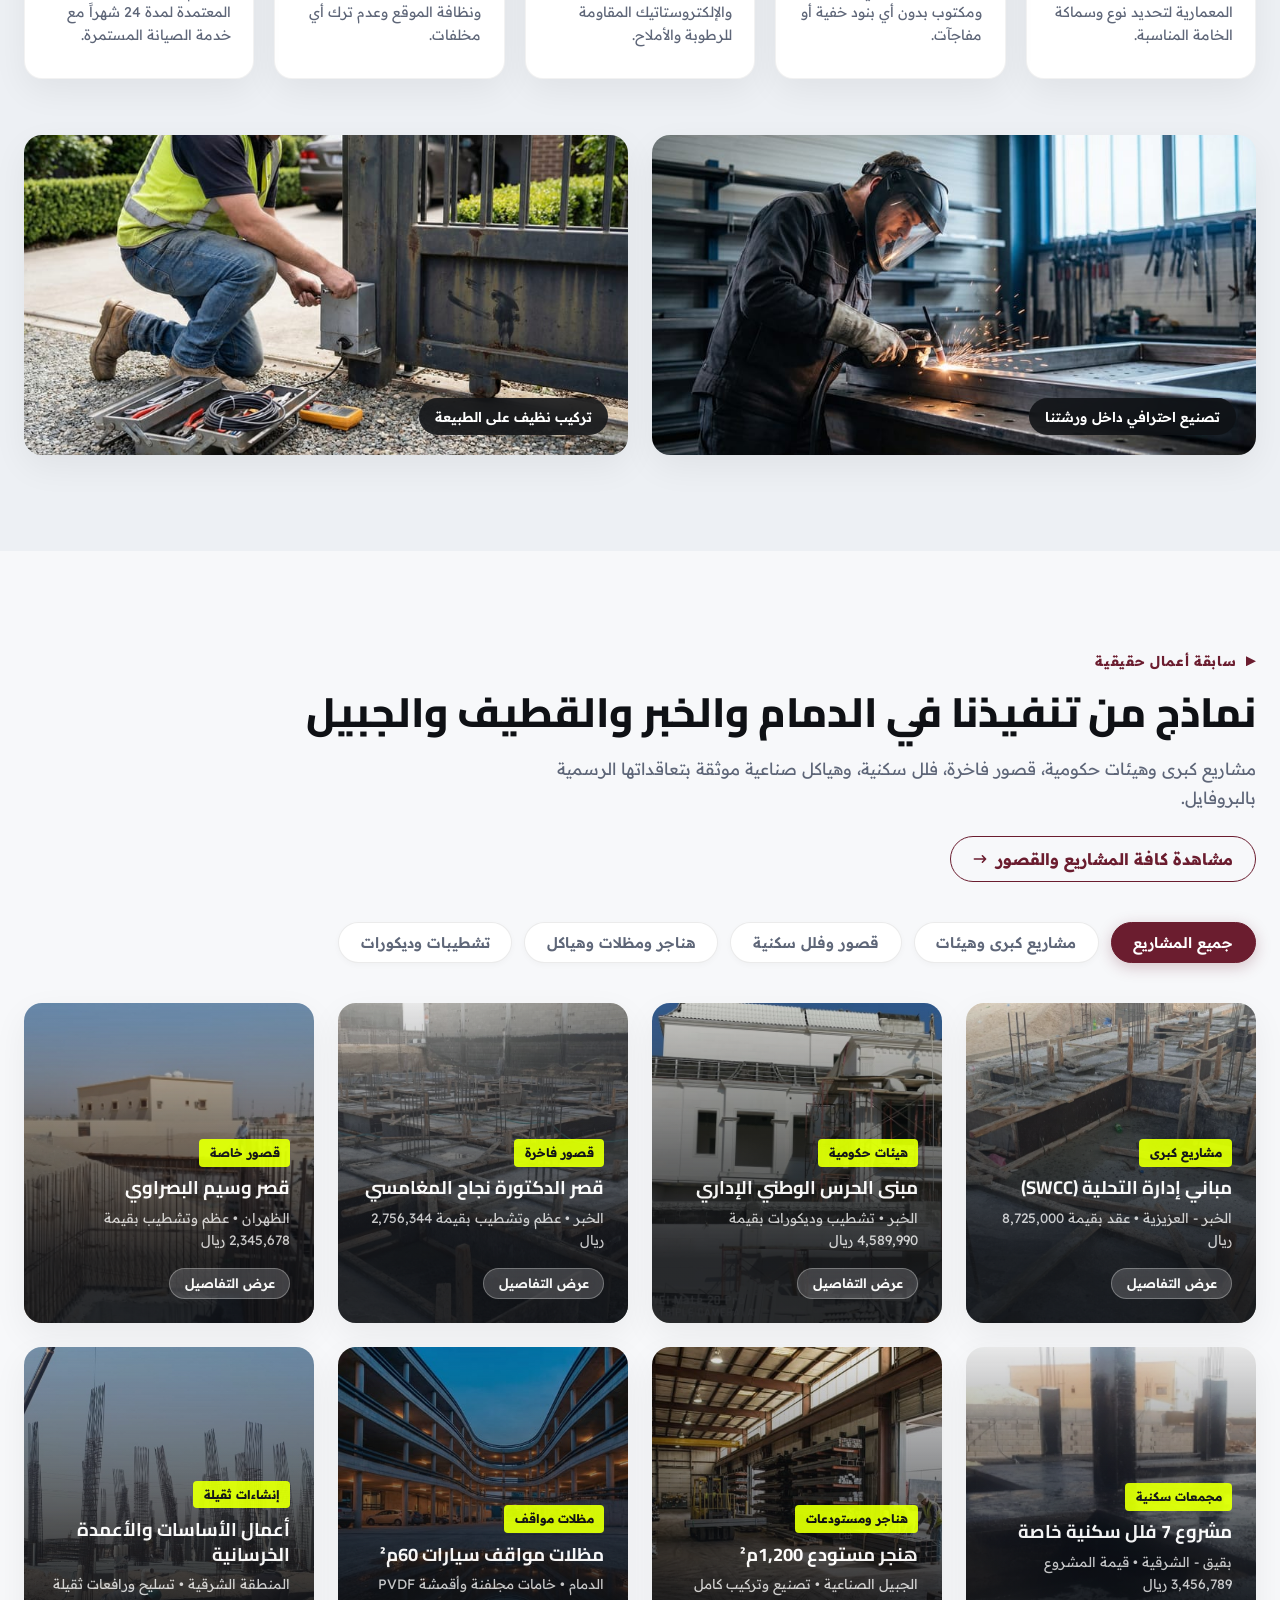
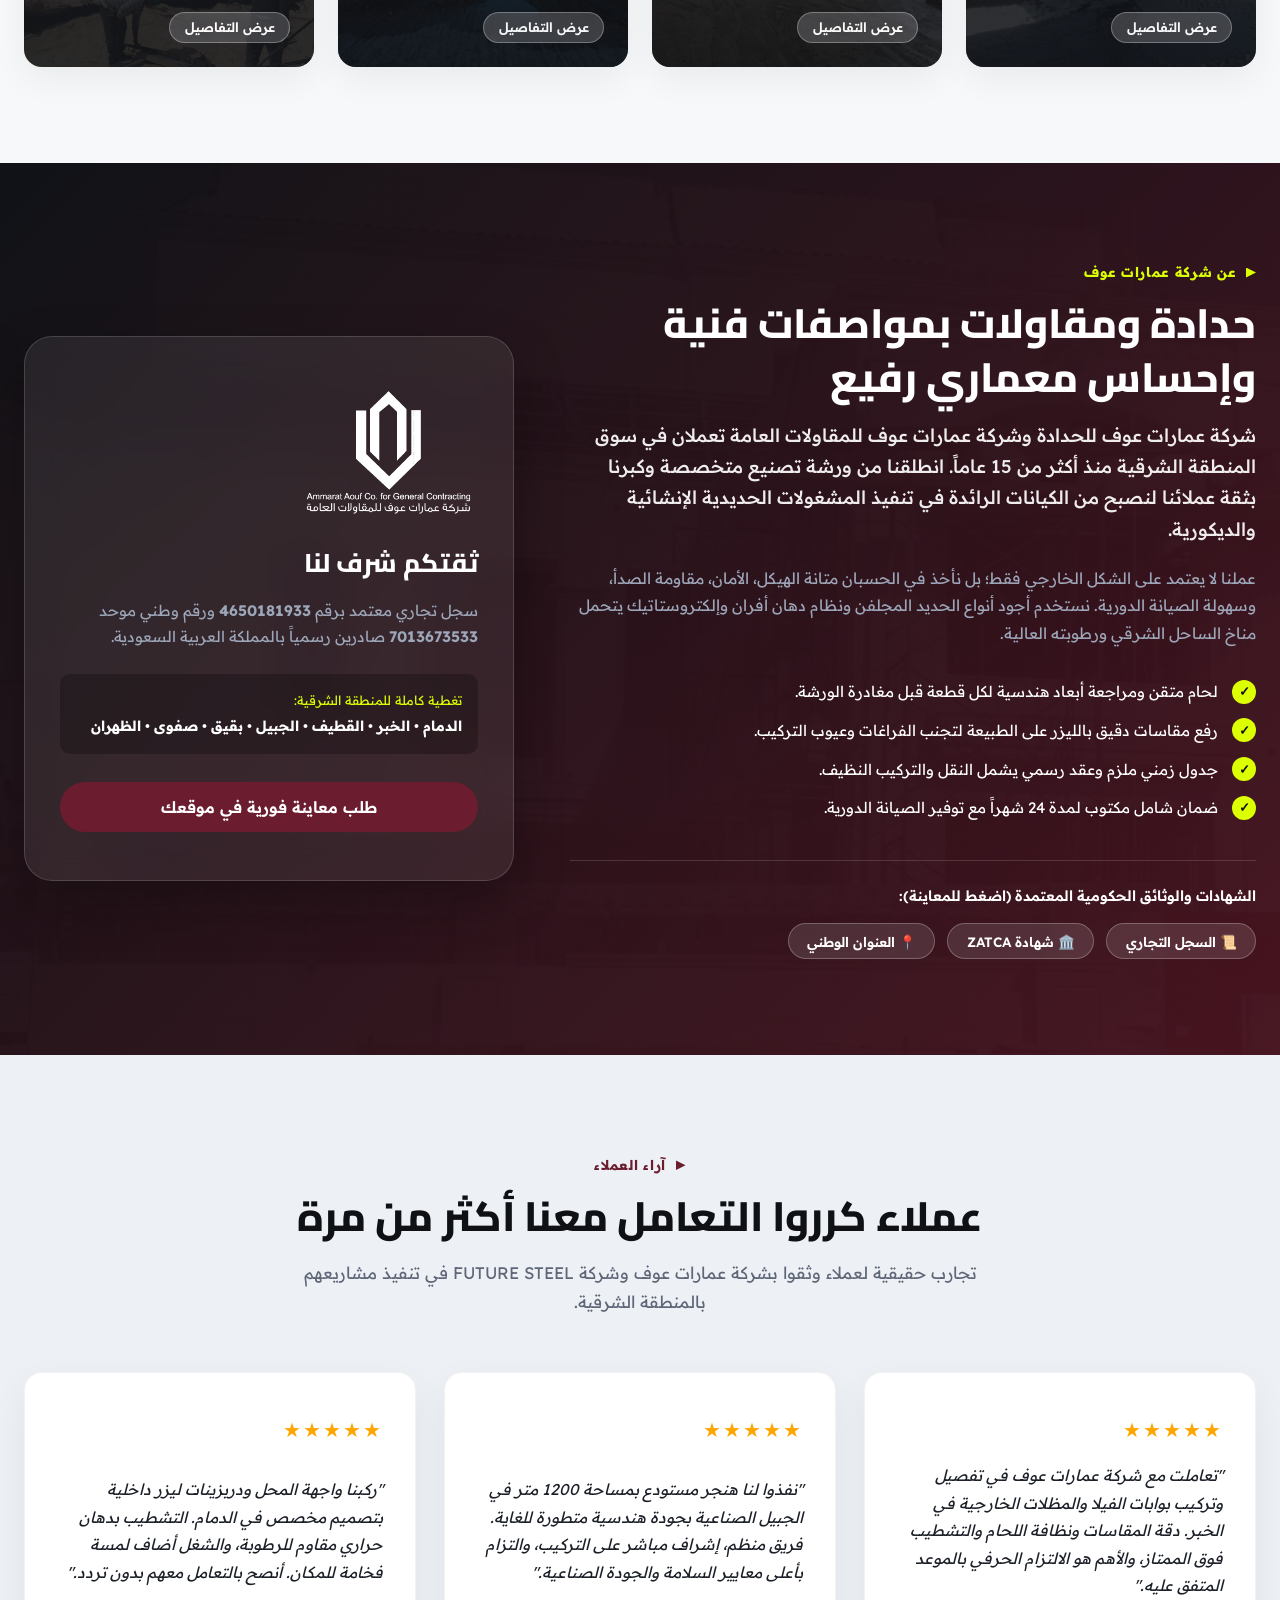
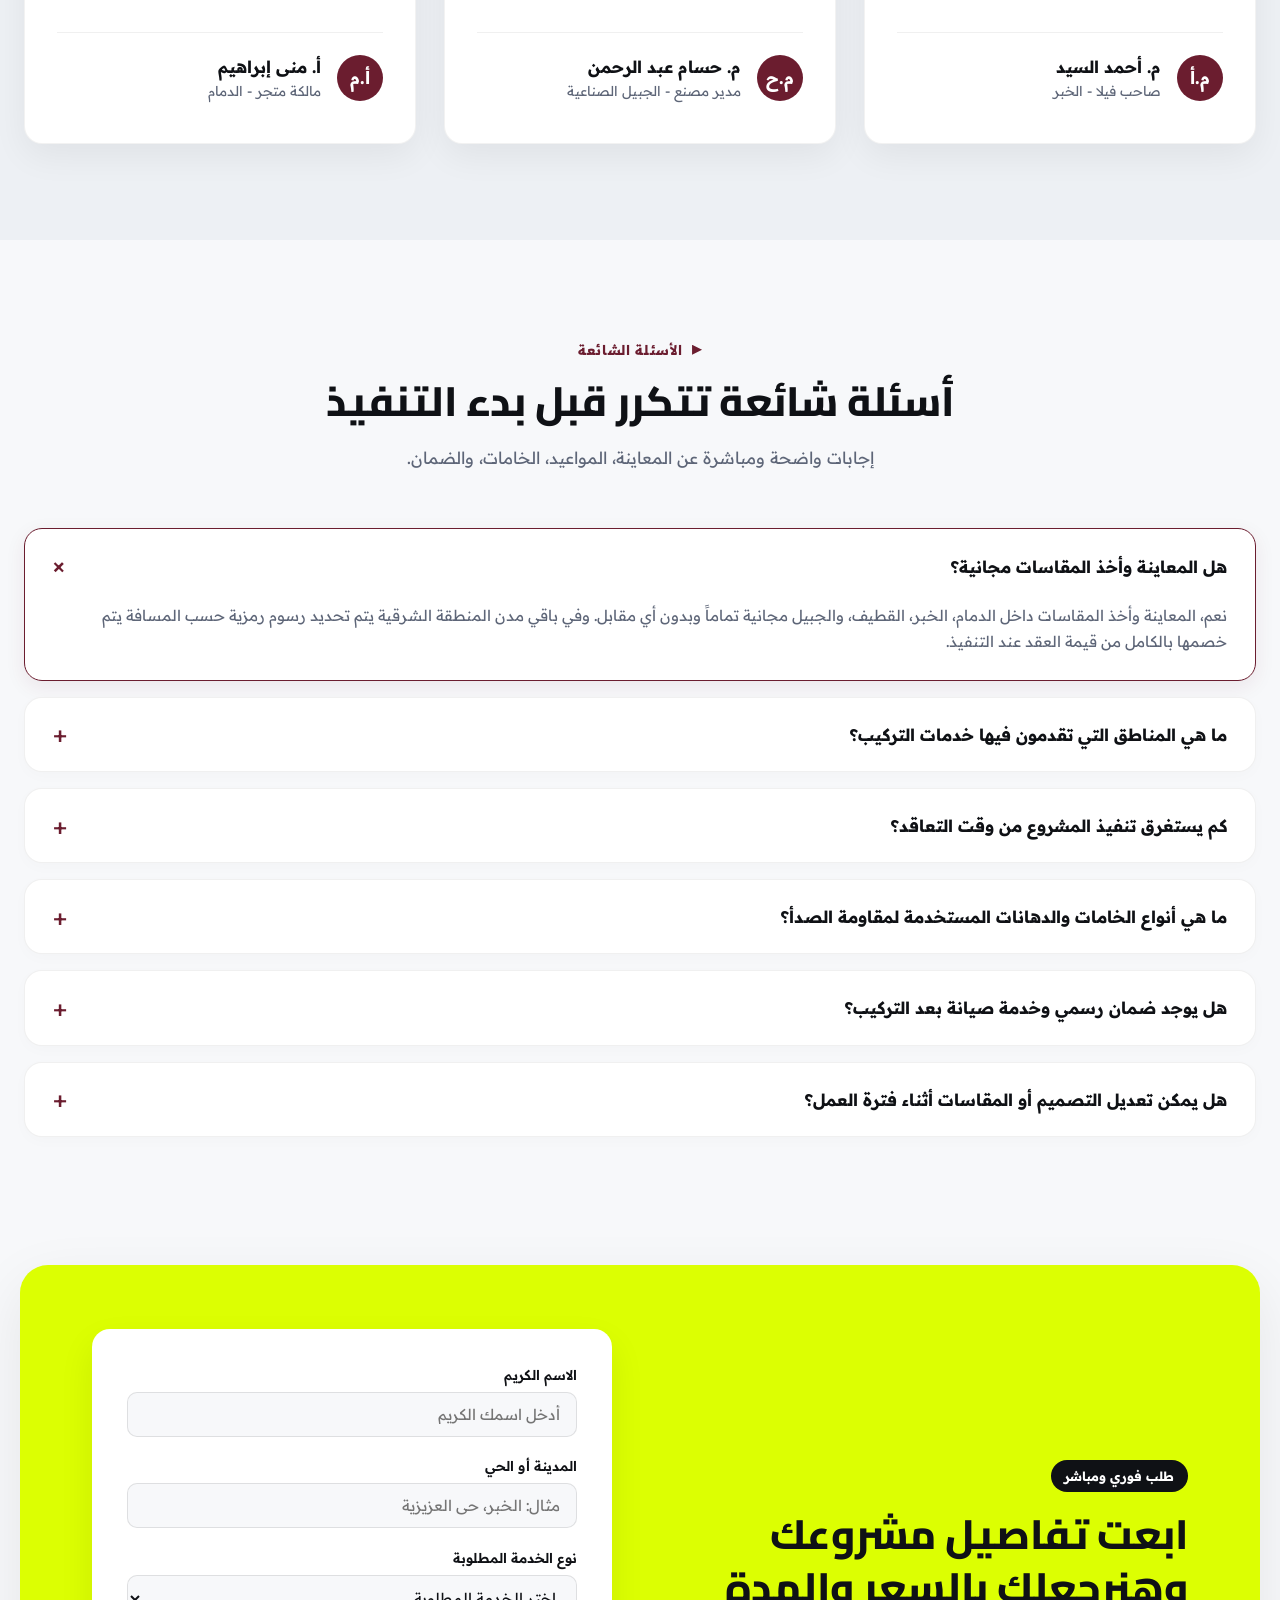
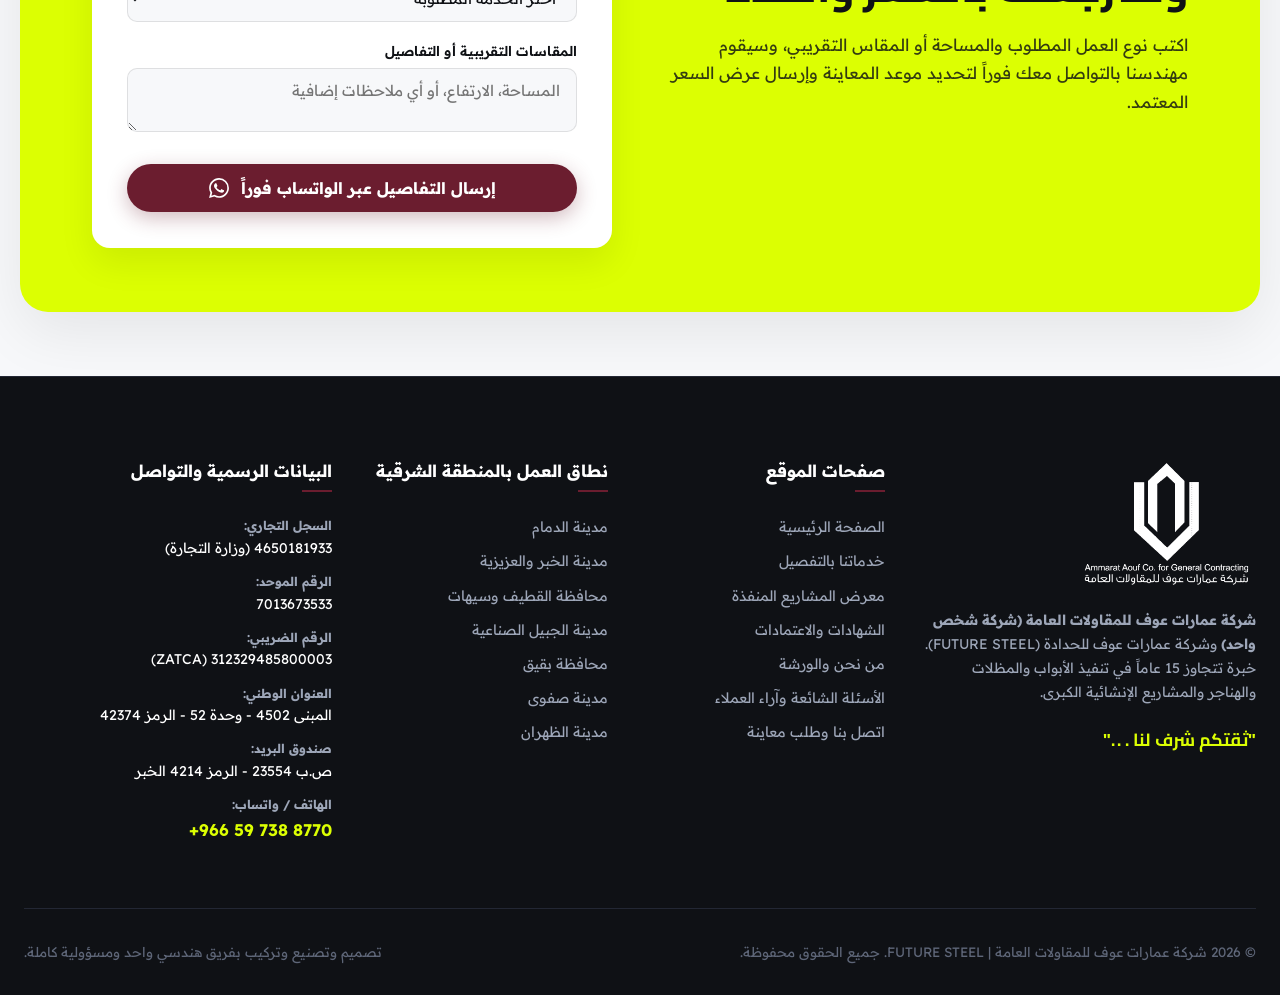
==== commit 1caee0d2: "Update company naming convention from establishment (مؤسسة) to company (شركة) across all pages" ====
--- a/index.html
+++ b/index.html
@@ -1,31 +1,37 @@
 <!DOCTYPE html>
 <html lang="ar" dir="rtl">
+
 <head>
   <meta charset="UTF-8">
   <meta name="viewport" content="width=device-width, initial-scale=1.0">
   <title>FUTURE STEEL | شركة عمارات عوف للمقاولات العامة والحدادة</title>
-  <meta name="description" content="شركة عمارات عوف للمقاولات العامة ومؤسسة عمارات عوف للحدادة (FUTURE STEEL) - رواد تصنيع وتركيب الأبواب، المظلات، الهناجر، الواجهات والمشغولات الحديدية بالمنطقة الشرقية.">
-  
+  <meta name="description"
+    content="شركة عمارات عوف للمقاولات العامة وشركة عمارات عوف للحدادة (FUTURE STEEL) - رواد تصنيع وتركيب الأبواب، المظلات، الهناجر، الواجهات والمشغولات الحديدية بالمنطقة الشرقية.">
+
   <!-- Favicon -->
   <link rel="icon" type="image/png" href="public/images/branding/logo_icon_transparent.png">
-  
+
   <!-- Google Fonts: Readex Pro & Cairo -->
   <link rel="preconnect" href="https://fonts.googleapis.com">
   <link rel="preconnect" href="https://fonts.gstatic.com" crossorigin>
-  <link href="https://fonts.googleapis.com/css2?family=Cairo:wght@400;600;700;800;900&family=Plus+Jakarta+Sans:wght@400;500;600;700;800&family=Readex+Pro:wght@300;400;500;600;700&display=swap" rel="stylesheet">
-  
+  <link
+    href="https://fonts.googleapis.com/css2?family=Cairo:wght@400;600;700;800;900&family=Plus+Jakarta+Sans:wght@400;500;600;700;800&family=Readex+Pro:wght@300;400;500;600;700&display=swap"
+    rel="stylesheet">
+
   <!-- Main Stylesheet -->
   <link rel="stylesheet" href="css/style.css">
 </head>
+
 <body>
 
   <!-- Floating Sticky Pill Navbar (Wix Template 3718 Reference) -->
   <header class="navbar-wrapper" id="navbarWrapper">
     <nav class="navbar-pill" id="navbarPill" aria-label="التنقل الرئيسي">
-      
+
       <!-- Right: Brand Logo -->
       <a href="index.html" class="nav-brand" aria-label="الصفحة الرئيسية عمارات عوف">
-        <img src="public/images/branding/logo_transparent.png" alt="شعار شركة عمارات عوف للمقاولات العامة" class="brand-logo" width="160" height="42">
+        <img src="public/images/branding/logo_transparent.png" alt="شعار شركة عمارات عوف للمقاولات العامة"
+          class="brand-logo" width="160" height="42">
       </a>
 
       <!-- Center: Nav Links -->
@@ -42,14 +48,25 @@
       <!-- Left: Direct Action Buttons -->
       <div class="nav-actions">
         <a href="tel:+966597388770" class="btn-icon" aria-label="اتصال هاتفي مباشر" title="0597388770">
-          <svg viewBox="0 0 24 24" width="18" height="18" fill="none" stroke="currentColor" stroke-width="2"><path d="M22 16.92v3a2 2 0 0 1-2.18 2 19.79 19.79 0 0 1-8.63-3.07 19.5 19.5 0 0 1-6-6 19.79 19.79 0 0 1-3.07-8.67A2 2 0 0 1 4.11 2h3a2 2 0 0 1 2 1.72 12.84 12.84 0 0 0 .7 2.81 2 2 0 0 1-.45 2.11L8.09 9.91a16 16 0 0 0 6 6l1.27-1.27a2 2 0 0 1 2.11-.45 12.84 12.84 0 0 0 2.81.7A2 2 0 0 1 22 16.92z"/></svg>
+          <svg viewBox="0 0 24 24" width="18" height="18" fill="none" stroke="currentColor" stroke-width="2">
+            <path
+              d="M22 16.92v3a2 2 0 0 1-2.18 2 19.79 19.79 0 0 1-8.63-3.07 19.5 19.5 0 0 1-6-6 19.79 19.79 0 0 1-3.07-8.67A2 2 0 0 1 4.11 2h3a2 2 0 0 1 2 1.72 12.84 12.84 0 0 0 .7 2.81 2 2 0 0 1-.45 2.11L8.09 9.91a16 16 0 0 0 6 6l1.27-1.27a2 2 0 0 1 2.11-.45 12.84 12.84 0 0 0 2.81.7A2 2 0 0 1 22 16.92z" />
+          </svg>
         </a>
-        <a href="https://wa.me/966597388770?text=%D8%A7%D9%84%D8%B3%D9%84%D8%A7%D9%85%20%D8%B9%D9%84%D9%8A%D9%83%D9%85%D8%8C%20%D8%A3%D8%B1%D8%BA%D8%A8%20%D9%81%D9%8A%20%D8%B7%D9%84%D8%A8%20%D9%85%D8%B9%D8%A7%D9%8A%D9%86%D8%A9%20%D9%88%D8%B9%D8%B1%D8%B6%20%D8%B3%D8%B9%D8%B1%20%D9%84%D9%84%D9%85%D8%B4%D8%B1%D9%88%D8%B9" target="_blank" rel="noopener noreferrer" class="btn-whatsapp-pill">
-          <svg viewBox="0 0 24 24" width="18" height="18" fill="currentColor"><path d="M17.472 14.382c-.297-.149-1.758-.867-2.03-.967-.273-.099-.471-.148-.67.15-.197.297-.767.966-.94 1.164-.173.199-.347.223-.644.075-.297-.15-1.255-.463-2.39-1.475-.883-.788-1.48-1.761-1.653-2.059-.173-.297-.018-.458.13-.606.134-.133.298-.347.446-.52.149-.174.198-.298.298-.497.099-.198.05-.371-.025-.52-.075-.149-.669-1.612-.916-2.207-.242-.579-.487-.5-.669-.51-.173-.008-.371-.01-.57-.01-.198 0-.52.074-.792.372-.272.297-1.04 1.016-1.04 2.479 0 1.462 1.065 2.875 1.213 3.074.149.198 2.096 3.2 5.077 4.487.709.306 1.262.489 1.694.625.712.227 1.36.195 1.871.118.571-.085 1.758-.719 2.006-1.413.248-.694.248-1.289.173-1.413-.074-.124-.272-.198-.57-.347m-5.421 7.403h-.004a9.87 9.87 0 01-5.031-1.378l-.361-.214-3.741.982.998-3.648-.235-.374a9.86 9.86 0 01-1.51-5.26c.001-5.45 4.436-9.884 9.888-9.884 2.64 0 5.122 1.03 6.988 2.898a9.825 9.825 0 012.893 6.994c-.003 5.45-4.437 9.884-9.885 9.884m8.413-18.297A11.815 11.815 0 0012.05 0C5.495 0 .16 5.335.157 11.892c0 2.096.547 4.142 1.588 5.945L.057 24l6.305-1.654a11.882 11.882 0 005.683 1.448h.005c6.554 0 11.89-5.335 11.893-11.893a11.821 11.821 0 00-3.48-8.413Z"/></svg>
+        <a href="https://wa.me/966597388770?text=%D8%A7%D9%84%D8%B3%D9%84%D8%A7%D9%85%20%D8%B9%D9%84%D9%8A%D9%83%D9%85%D8%8C%20%D8%A3%D8%B1%D8%BA%D8%A8%20%D9%81%D9%8A%20%D8%B7%D9%84%D8%A8%20%D9%85%D8%B9%D8%A7%D9%8A%D9%86%D8%A9%20%D9%88%D8%B9%D8%B1%D8%B6%20%D8%B3%D8%B9%D8%B1%20%D9%84%D9%84%D9%85%D8%B4%D8%B1%D9%88%D8%B9"
+          target="_blank" rel="noopener noreferrer" class="btn-whatsapp-pill">
+          <svg viewBox="0 0 24 24" width="18" height="18" fill="currentColor">
+            <path
+              d="M17.472 14.382c-.297-.149-1.758-.867-2.03-.967-.273-.099-.471-.148-.67.15-.197.297-.767.966-.94 1.164-.173.199-.347.223-.644.075-.297-.15-1.255-.463-2.39-1.475-.883-.788-1.48-1.761-1.653-2.059-.173-.297-.018-.458.13-.606.134-.133.298-.347.446-.52.149-.174.198-.298.298-.497.099-.198.05-.371-.025-.52-.075-.149-.669-1.612-.916-2.207-.242-.579-.487-.5-.669-.51-.173-.008-.371-.01-.57-.01-.198 0-.52.074-.792.372-.272.297-1.04 1.016-1.04 2.479 0 1.462 1.065 2.875 1.213 3.074.149.198 2.096 3.2 5.077 4.487.709.306 1.262.489 1.694.625.712.227 1.36.195 1.871.118.571-.085 1.758-.719 2.006-1.413.248-.694.248-1.289.173-1.413-.074-.124-.272-.198-.57-.347m-5.421 7.403h-.004a9.87 9.87 0 01-5.031-1.378l-.361-.214-3.741.982.998-3.648-.235-.374a9.86 9.86 0 01-1.51-5.26c.001-5.45 4.436-9.884 9.888-9.884 2.64 0 5.122 1.03 6.988 2.898a9.825 9.825 0 012.893 6.994c-.003 5.45-4.437 9.884-9.885 9.884m8.413-18.297A11.815 11.815 0 0012.05 0C5.495 0 .16 5.335.157 11.892c0 2.096.547 4.142 1.588 5.945L.057 24l6.305-1.654a11.882 11.882 0 005.683 1.448h.005c6.554 0 11.89-5.335 11.893-11.893a11.821 11.821 0 00-3.48-8.413Z" />
+          </svg>
           <span>واتساب</span>
         </a>
-                <a href="en/index.html" class="btn-lang" aria-label="Switch to English" title="English Version">
-          <svg viewBox="0 0 24 24" width="16" height="16" fill="none" stroke="currentColor" stroke-width="2"><circle cx="12" cy="12" r="10"/><path d="M2 12h20M12 2a15.3 15.3 0 0 1 4 10 15.3 15.3 0 0 1-4 10 15.3 15.3 0 0 1-4-10 15.3 15.3 0 0 1 4-10z"/></svg>
+        <a href="en/index.html" class="btn-lang" aria-label="Switch to English" title="English Version">
+          <svg viewBox="0 0 24 24" width="16" height="16" fill="none" stroke="currentColor" stroke-width="2">
+            <circle cx="12" cy="12" r="10" />
+            <path
+              d="M2 12h20M12 2a15.3 15.3 0 0 1 4 10 15.3 15.3 0 0 1-4 10 15.3 15.3 0 0 1-4-10 15.3 15.3 0 0 1 4-10z" />
+          </svg>
           <span>EN</span>
         </a>
         <button class="nav-toggle" id="navToggle" aria-label="فتح القائمة المتنقلة" aria-expanded="false">
@@ -65,7 +82,8 @@
   <!-- Mobile Navigation Slide-Over Drawer -->
   <aside class="mobile-drawer" id="mobileDrawer" aria-hidden="true">
     <div class="drawer-header">
-      <img src="public/images/branding/logo_transparent.png" alt="شعار المؤسسة" class="drawer-logo" width="140" height="36">
+      <img src="public/images/branding/logo_transparent.png" alt="شعار الشركة" class="drawer-logo" width="140"
+        height="36">
       <button class="drawer-close" id="drawerClose" aria-label="إغلاق القائمة">&times;</button>
     </div>
     <div class="drawer-body">
@@ -77,9 +95,13 @@
         <li><a href="about.html" class="drawer-link">من نحن والاعتمادات</a></li>
         <li><a href="faq.html" class="drawer-link">الأسئلة الشائعة</a></li>
         <li><a href="contact.html" class="drawer-link">اتصل بنا وطلب معاينة</a></li>
-              <li>
+        <li>
           <a href="en/index.html" class="drawer-lang" aria-label="Switch to English">
-            <svg viewBox="0 0 24 24" width="18" height="18" fill="none" stroke="currentColor" stroke-width="2"><circle cx="12" cy="12" r="10"/><path d="M2 12h20M12 2a15.3 15.3 0 0 1 4 10 15.3 15.3 0 0 1-4 10 15.3 15.3 0 0 1-4-10 15.3 15.3 0 0 1 4-10z"/></svg>
+            <svg viewBox="0 0 24 24" width="18" height="18" fill="none" stroke="currentColor" stroke-width="2">
+              <circle cx="12" cy="12" r="10" />
+              <path
+                d="M2 12h20M12 2a15.3 15.3 0 0 1 4 10 15.3 15.3 0 0 1-4 10 15.3 15.3 0 0 1-4-10 15.3 15.3 0 0 1 4-10z" />
+            </svg>
             <span>English (English Version)</span>
           </a>
         </li>
@@ -87,7 +109,8 @@
       <div class="drawer-contact-card">
         <p class="drawer-phone">هاتف: <strong>0597388770</strong></p>
         <p class="drawer-area">الدمام • الخبر • القطيف • الجبيل</p>
-        <a href="https://wa.me/966597388770?text=%D8%A7%D9%84%D8%B3%D9%84%D8%A7%D9%85%20%D8%B9%D9%84%D9%8A%D9%83%D9%85%D8%8C%20%D8%A3%D8%B1%D8%BA%D8%A8%20%D9%81%D9%8A%20%D8%B7%D9%84%D8%A8%20%D9%85%D8%B9%D8%A7%D9%8A%D9%86%D8%A9%20%D9%88%D8%B9%D8%B1%D8%B6%20%D8%B3%D8%B9%D8%B1" class="btn-primary-block" target="_blank" rel="noopener">محادثة واتساب سريعة</a>
+        <a href="https://wa.me/966597388770?text=%D8%A7%D9%84%D8%B3%D9%84%D8%A7%D9%85%20%D8%B9%D9%84%D9%8A%D9%83%D9%85%D8%8C%20%D8%A3%D8%B1%D8%BA%D8%A8%20%D9%81%D9%8A%20%D8%B7%D9%84%D8%A8%20%D9%85%D8%B9%D8%A7%D9%8A%D9%86%D8%A9%20%D9%88%D8%B9%D8%B1%D8%B6%20%D8%B3%D8%B9%D8%B1"
+          class="btn-primary-block" target="_blank" rel="noopener">محادثة واتساب سريعة</a>
       </div>
     </div>
   </aside>
@@ -97,10 +120,11 @@
   <main id="top">
     <section class="hero-shell">
       <div class="hero-card" id="heroCard">
-        
+
         <!-- Background Media with Parallax Scrub (Wix 3739) -->
         <div class="hero-media-wrapper">
-          <img src="public/images/hero/hero_luxury_palace_contracting.jpg" alt="تنفيذ واجهات ومشاريع حدادة ومقاولات" class="hero-bg-img" id="heroBgImg">
+          <img src="public/images/hero/hero_luxury_palace_contracting.jpg" alt="تنفيذ واجهات ومشاريع حدادة ومقاولات"
+            class="hero-bg-img" id="heroBgImg">
           <div class="hero-gradient-overlay"></div>
         </div>
 
@@ -113,24 +137,28 @@
         <div class="hero-content">
           <div class="hero-badge" id="heroBadge">
             <span class="badge-dot"></span>
-            <span>مؤسسة عمارات عوف للحدادة | FUTURE STEEL</span>
-          </div>
-          
+            <span>شركة عمارات عوف للحدادة | FUTURE STEEL</span>
+          </div>
+
           <h1 class="hero-title" id="heroTitle">
             تنفيذ الأبواب والبوابات والمظلات والهناجر بأشكال عصرية وجودة تنفيذ عالية
           </h1>
-          
+
           <p class="hero-description" id="heroDesc">
-            نأخذ المقاس بنفسنا، نصنع في ورشتنا الخاصة، ونسلّم مشروعك في الموعد المتفق عليه مع ضمان رسمي معتمد على التنفيذ والتركيب في كافة مدن المنطقة الشرقية.
+            نأخذ المقاس بنفسنا، نصنع في ورشتنا الخاصة، ونسلّم مشروعك في الموعد المتفق عليه مع ضمان رسمي معتمد على
+            التنفيذ والتركيب في كافة مدن المنطقة الشرقية.
           </p>
 
           <div class="hero-ctas" id="heroCtas">
             <!-- Outlined Pill CTA Button (Template 3718 Style) -->
-            <a href="https://wa.me/966597388770?text=%D8%A7%D9%84%D8%B3%D9%84%D8%A7%D9%85%20%D8%B9%D9%84%D9%8A%D9%83%D9%85%D8%8C%20%D8%A3%D8%B1%D8%BA%D8%A8%20%D9%81%D9%8A%20%D8%B7%D9%84%D8%A8%20%D9%85%D8%B9%D8%A7%D9%8A%D9%86%D8%A9%20%D9%88%D8%B9%D8%B1%D8%B6%20%D8%B3%D8%B9%D8%B1%20%D9%84%D9%84%D9%85%D8%B4%D8%B1%D9%88%D8%B9" target="_blank" rel="noopener noreferrer" class="hero-pill-btn">
+            <a href="https://wa.me/966597388770?text=%D8%A7%D9%84%D8%B3%D9%84%D8%A7%D9%85%20%D8%B9%D9%84%D9%8A%D9%83%D9%85%D8%8C%20%D8%A3%D8%B1%D8%BA%D8%A8%20%D9%81%D9%8A%20%D8%B7%D9%84%D8%A8%20%D9%85%D8%B9%D8%A7%D9%8A%D9%86%D8%A9%20%D9%88%D8%B9%D8%B1%D8%B6%20%D8%B3%D8%B9%D8%B1%20%D9%84%D9%84%D9%85%D8%B4%D8%B1%D9%88%D8%B9"
+              target="_blank" rel="noopener noreferrer" class="hero-pill-btn">
               <span>طلب معاينة مجانية عبر واتساب</span>
-              <svg viewBox="0 0 24 24" width="18" height="18" fill="none" stroke="currentColor" stroke-width="2.5"><path d="M5 12h14M12 5l7 7-7 7"/></svg>
+              <svg viewBox="0 0 24 24" width="18" height="18" fill="none" stroke="currentColor" stroke-width="2.5">
+                <path d="M5 12h14M12 5l7 7-7 7" />
+              </svg>
             </a>
-            
+
             <a href="projects.html" class="hero-secondary-btn">
               <span>شاهد مشاريعنا المنفذة</span>
             </a>
@@ -144,7 +172,7 @@
     <!-- Trust Indicators & Verified Credentials Strip -->
     <section class="trust-strip">
       <div class="container">
-        
+
         <div class="metrics-grid">
           <div class="metric-card" data-speed="1.1">
             <div class="metric-number" data-target="15">+15</div>
@@ -197,7 +225,7 @@
     <!-- Services Section (كل ما يخص الحديد في مكان واحد) -->
     <section class="section-padding" id="services">
       <div class="container">
-        
+
         <div class="section-header-row">
           <div class="section-header" style="margin-bottom: 0;">
             <div class="section-tag">
@@ -206,26 +234,34 @@
             </div>
             <h2 class="section-title">كل ما يخص الحديد والهياكل في مكان واحد</h2>
             <p class="section-subtitle">
-              من الأبواب والبوابات إلى المظلات والهياكل المعدنية والواجهات: تصميم وتصنيع وتركيب بفريق هندسي واحد ومسؤولية كاملة.
+              من الأبواب والبوابات إلى المظلات والهياكل المعدنية والواجهات: تصميم وتصنيع وتركيب بفريق هندسي واحد
+              ومسؤولية كاملة.
             </p>
           </div>
           <a href="services.html" class="btn-view-all">
             <span>تصفح جميع الخدمات بالتفصيل</span>
-            <svg viewBox="0 0 20 20" width="16" height="16" fill="currentColor"><path fill-rule="evenodd" d="M12.293 5.293a1 1 0 011.414 0l4 4a1 1 0 010 1.414l-4 4a1 1 0 01-1.414-1.414L14.586 11H3a1 1 0 110-2h11.586l-2.293-2.293a1 1 0 010-1.414z" clip-rule="evenodd"/></svg>
+            <svg viewBox="0 0 20 20" width="16" height="16" fill="currentColor">
+              <path fill-rule="evenodd"
+                d="M12.293 5.293a1 1 0 011.414 0l4 4a1 1 0 010 1.414l-4 4a1 1 0 01-1.414-1.414L14.586 11H3a1 1 0 110-2h11.586l-2.293-2.293a1 1 0 010-1.414z"
+                clip-rule="evenodd" />
+            </svg>
           </a>
         </div>
 
         <div class="services-grid" id="servicesGrid">
-          
+
           <!-- Service 1 -->
           <article class="service-card">
             <div class="service-card-media">
-              <img src="public/images/services/site123_service_cnc_laser_doors.jpg" alt="أبواب ليزر رقص CNC" loading="lazy" width="400" height="280">
+              <img src="public/images/services/site123_service_cnc_laser_doors.jpg" alt="أبواب ليزر رقص CNC"
+                loading="lazy" width="400" height="280">
             </div>
             <div class="service-card-body">
               <h3 class="service-title">أبواب ليزر رقص CNC</h3>
-              <p class="service-desc">تصميمات وقص ليزر دقيق بتفاصيل فنية عصرية وخامات حديد قوية ومعالجة ضد الصدأ والتآكل.</p>
-              <a href="https://wa.me/966597388770?text=%D8%A7%D8%B3%D8%AA%D9%81%D8%B3%D8%A7%D8%B1%20%D8%B9%D9%86%20%D8%AE%D8%AF%D9%85%D8%A9%20%D8%A3%D8%A8%D9%88%D8%A7%D8%A8%20%D9%84%D9%8A%D8%B2%D8%B1%20CNC" class="service-link" target="_blank" rel="noopener">
+              <p class="service-desc">تصميمات وقص ليزر دقيق بتفاصيل فنية عصرية وخامات حديد قوية ومعالجة ضد الصدأ
+                والتآكل.</p>
+              <a href="https://wa.me/966597388770?text=%D8%A7%D8%B3%D8%AA%D9%81%D8%B3%D8%A7%D8%B1%20%D8%B9%D9%86%20%D8%AE%D8%AF%D9%85%D8%A9%20%D8%A3%D8%A8%D9%88%D8%A7%D8%A8%20%D9%84%D9%8A%D8%B2%D8%B1%20CNC"
+                class="service-link" target="_blank" rel="noopener">
                 <span>طلب تسعير للخدمة</span>
                 <span class="arrow-box">&larr;</span>
               </a>
@@ -235,12 +271,15 @@
           <!-- Service 2 -->
           <article class="service-card">
             <div class="service-card-media">
-              <img src="public/images/services/site123_service_decorative_iron_gates.jpg" alt="بوابات حديد ديكور" loading="lazy" width="400" height="280">
+              <img src="public/images/services/site123_service_decorative_iron_gates.jpg" alt="بوابات حديد ديكور"
+                loading="lazy" width="400" height="280">
             </div>
             <div class="service-card-body">
               <h3 class="service-title">بوابات حديد ديكور وزخارف</h3>
-              <p class="service-desc">بوابات كلاسيكية ومودرن بمشغولات فنية راقية تليق بمداخل القصور، الفلل، والمزارع الخاصة.</p>
-              <a href="https://wa.me/966597388770?text=%D8%A7%D8%B3%D8%AA%D9%81%D8%B3%D8%A7%D8%B1%20%D8%B9%D9%86%20%D8%AE%D8%AF%D9%85%D8%A9%20%D8%A8%D9%88%D8%A7%D8%A8%D8%A7%D8%AA%20%D8%AD%D8%AF%D9%8A%D8%AF%20%D8%AF%D9%8A%D9%83%D9%88%D8%B1" class="service-link" target="_blank" rel="noopener">
+              <p class="service-desc">بوابات كلاسيكية ومودرن بمشغولات فنية راقية تليق بمداخل القصور، الفلل، والمزارع
+                الخاصة.</p>
+              <a href="https://wa.me/966597388770?text=%D8%A7%D8%B3%D8%AA%D9%81%D8%B3%D8%A7%D8%B1%20%D8%B9%D9%86%20%D8%AE%D8%AF%D9%85%D8%A9%20%D8%A8%D9%88%D8%A7%D8%A8%D8%A7%D8%AA%20%D8%AD%D8%AF%D9%8A%D8%AF%20%D8%AF%D9%8A%D9%83%D9%88%D8%B1"
+                class="service-link" target="_blank" rel="noopener">
                 <span>طلب تسعير للخدمة</span>
                 <span class="arrow-box">&larr;</span>
               </a>
@@ -250,12 +289,15 @@
           <!-- Service 3 -->
           <article class="service-card">
             <div class="service-card-media">
-              <img src="public/images/services/site123_service_steel_structures_canopies.jpg" alt="مظلات وهياكل معدنية" loading="lazy" width="400" height="280">
+              <img src="public/images/services/site123_service_steel_structures_canopies.jpg" alt="مظلات وهياكل معدنية"
+                loading="lazy" width="400" height="280">
             </div>
             <div class="service-card-body">
               <h3 class="service-title">مظلات وهياكل معدنية</h3>
-              <p class="service-desc">مظلات سيارات للمواقف العامة والخاصة، مظلات ساحات وصالات رياضية بمقاطع مجلفنة ودهانات عازلة.</p>
-              <a href="https://wa.me/966597388770?text=%D8%A7%D8%B3%D8%AA%D9%81%D8%B3%D8%A7%D8%B1%20%D8%B9%D9%86%20%D8%AE%D8%AF%D9%85%D8%A9%20%D9%85%D8%B8%D9%84%D8%A7%D8%AA%20%D9%88%D9%87%D9%8A%D8%A7%D9%83%D9%84%20%D9%85%D8%B9%D8%AF%D9%86%D9%8A%D8%A9" class="service-link" target="_blank" rel="noopener">
+              <p class="service-desc">مظلات سيارات للمواقف العامة والخاصة، مظلات ساحات وصالات رياضية بمقاطع مجلفنة
+                ودهانات عازلة.</p>
+              <a href="https://wa.me/966597388770?text=%D8%A7%D8%B3%D8%AA%D9%81%D8%B3%D8%A7%D8%B1%20%D8%B9%D9%86%20%D8%AE%D8%AF%D9%85%D8%A9%20%D9%85%D8%B8%D9%84%D8%A7%D8%AA%20%D9%88%D9%87%D9%8A%D8%A7%D9%83%D9%84%20%D9%85%D8%B9%D8%AF%D9%86%D9%8A%D8%A9"
+                class="service-link" target="_blank" rel="noopener">
                 <span>طلب تسعير للخدمة</span>
                 <span class="arrow-box">&larr;</span>
               </a>
@@ -265,12 +307,15 @@
           <!-- Service 4 -->
           <article class="service-card">
             <div class="service-card-media">
-              <img src="public/images/services/site123_service_pergolas_shades.jpg" alt="برجولات ومظلات حدائق" loading="lazy" width="400" height="280">
+              <img src="public/images/services/site123_service_pergolas_shades.jpg" alt="برجولات ومظلات حدائق"
+                loading="lazy" width="400" height="280">
             </div>
             <div class="service-card-body">
               <h3 class="service-title">برجولات ومظلات حدائق عصرية</h3>
-              <p class="service-desc">برجولات تيوبات حديد مدمجة مع أخشاب معالجة أو لكسان شفاف للحدائق، الأسطح، والمسابح العائلية.</p>
-              <a href="https://wa.me/966597388770?text=%D8%A7%D8%B3%D8%AA%D9%81%D8%B3%D8%A7%D8%B1%20%D8%B9%D9%86%20%D8%AE%D8%AF%D9%85%D8%A9%20%D8%A8%D8%B1%D8%AC%D9%88%D9%84%D8%A7%D8%AA%20%D9%88%D9%85%D8%B8%D9%84%D8%A7%D8%AA" class="service-link" target="_blank" rel="noopener">
+              <p class="service-desc">برجولات تيوبات حديد مدمجة مع أخشاب معالجة أو لكسان شفاف للحدائق، الأسطح، والمسابح
+                العائلية.</p>
+              <a href="https://wa.me/966597388770?text=%D8%A7%D8%B3%D8%AA%D9%81%D8%B3%D8%A7%D8%B1%20%D8%B9%D9%86%20%D8%AE%D8%AF%D9%85%D8%A9%20%D8%A8%D8%B1%D8%AC%D9%88%D9%84%D8%A7%D8%AA%20%D9%88%D9%85%D8%B8%D9%84%D8%A7%D8%AA"
+                class="service-link" target="_blank" rel="noopener">
                 <span>طلب تسعير للخدمة</span>
                 <span class="arrow-box">&larr;</span>
               </a>
@@ -280,12 +325,15 @@
           <!-- Service 5 -->
           <article class="service-card">
             <div class="service-card-media">
-              <img src="public/images/services/site123_service_steel_facades.jpg" alt="واجهات حديد ومشغولات معمارية" loading="lazy" width="400" height="280">
+              <img src="public/images/services/site123_service_steel_facades.jpg" alt="واجهات حديد ومشغولات معمارية"
+                loading="lazy" width="400" height="280">
             </div>
             <div class="service-card-body">
               <h3 class="service-title">واجهات حديد وتجاليد معمارية</h3>
-              <p class="service-desc">تكسيات واجهات المتاجر والمباني الإدارية بشبك حديد ممدد (Expanded Mesh) وتجاليد ليزر مبتكرة.</p>
-              <a href="https://wa.me/966597388770?text=%D8%A7%D8%B3%D8%AA%D9%81%D8%B3%D8%A7%D8%B1%20%D8%B9%D9%86%20%D8%AE%D8%AF%D9%85%D8%A9%20%D9%88%D8%A7%D8%AC%D9%87%D8%A7%D8%AA%20%D8%AD%D8%AF%D9%8A%D8%AF" class="service-link" target="_blank" rel="noopener">
+              <p class="service-desc">تكسيات واجهات المتاجر والمباني الإدارية بشبك حديد ممدد (Expanded Mesh) وتجاليد
+                ليزر مبتكرة.</p>
+              <a href="https://wa.me/966597388770?text=%D8%A7%D8%B3%D8%AA%D9%81%D8%B3%D8%A7%D8%B1%20%D8%B9%D9%86%20%D8%AE%D8%AF%D9%85%D8%A9%20%D9%88%D8%A7%D8%AC%D9%87%D8%A7%D8%AA%20%D8%AD%D8%AF%D9%8A%D8%AF"
+                class="service-link" target="_blank" rel="noopener">
                 <span>طلب تسعير للخدمة</span>
                 <span class="arrow-box">&larr;</span>
               </a>
@@ -295,12 +343,15 @@
           <!-- Service 6 -->
           <article class="service-card">
             <div class="service-card-media">
-              <img src="public/images/services/site123_service_villa_gates.jpg" alt="بوابات فلل أوتوماتيكية" loading="lazy" width="400" height="280">
+              <img src="public/images/services/site123_service_villa_gates.jpg" alt="بوابات فلل أوتوماتيكية"
+                loading="lazy" width="400" height="280">
             </div>
             <div class="service-card-body">
               <h3 class="service-title">بوابات فلل سكنية أوتوماتيكية</h3>
-              <p class="service-desc">بوابات سحب (Sliding) وبوابات مفصلية مزودة بمحركات ذكية معتمدة وأنظمة تحكم عن بعد بالكامل.</p>
-              <a href="https://wa.me/966597388770?text=%D8%A7%D8%B3%D8%AA%D9%81%D8%B3%D8%A7%D8%B1%20%D8%B9%D9%86%20%D8%AE%D8%AF%D9%85%D8%A9%20%D8%A8%D9%88%D8%A7%D8%A8%D8%A7%D8%AA%20%D9%81%D9%84%D9%84" class="service-link" target="_blank" rel="noopener">
+              <p class="service-desc">بوابات سحب (Sliding) وبوابات مفصلية مزودة بمحركات ذكية معتمدة وأنظمة تحكم عن بعد
+                بالكامل.</p>
+              <a href="https://wa.me/966597388770?text=%D8%A7%D8%B3%D8%AA%D9%81%D8%B3%D8%A7%D8%B1%20%D8%B9%D9%86%20%D8%AE%D8%AF%D9%85%D8%A9%20%D8%A8%D9%88%D8%A7%D8%A8%D8%A7%D8%AA%20%D9%81%D9%84%D9%84"
+                class="service-link" target="_blank" rel="noopener">
                 <span>طلب تسعير للخدمة</span>
                 <span class="arrow-box">&larr;</span>
               </a>
@@ -310,12 +361,15 @@
           <!-- Service 7 -->
           <article class="service-card">
             <div class="service-card-media">
-              <img src="public/images/services/site123_service_iron_ornaments_railings.jpg" alt="درابزين وسلالم وأسوار" loading="lazy" width="400" height="280">
+              <img src="public/images/services/site123_service_iron_ornaments_railings.jpg" alt="درابزين وسلالم وأسوار"
+                loading="lazy" width="400" height="280">
             </div>
             <div class="service-card-body">
               <h3 class="service-title">درابزين سلالم وأسوار حماية</h3>
-              <p class="service-desc">درابزينات ستانلس ستيل وحديد مشغول للسلالم الداخلية والخارجية والشرفات بتشطيب أملس وآمن.</p>
-              <a href="https://wa.me/966597388770?text=%D8%A7%D8%B3%D8%AA%D9%81%D8%B3%D8%A7%D8%B1%20%D8%B9%D9%86%20%D8%AE%D8%AF%D9%85%D8%A9%20%D8%AF%D8%B1%D8%A7%D8%A8%D8%B2%D9%8A%D9%86%20%D9%88%D8%B3%D9%84%D8%A7%D9%84%D9%85" class="service-link" target="_blank" rel="noopener">
+              <p class="service-desc">درابزينات ستانلس ستيل وحديد مشغول للسلالم الداخلية والخارجية والشرفات بتشطيب أملس
+                وآمن.</p>
+              <a href="https://wa.me/966597388770?text=%D8%A7%D8%B3%D8%AA%D9%81%D8%B3%D8%A7%D8%B1%20%D8%B9%D9%86%20%D8%AE%D8%AF%D9%85%D8%A9%20%D8%AF%D8%B1%D8%A7%D8%A8%D8%B2%D9%8A%D9%86%20%D9%88%D8%B3%D9%84%D8%A7%D9%84%D9%85"
+                class="service-link" target="_blank" rel="noopener">
                 <span>طلب تسعير للخدمة</span>
                 <span class="arrow-box">&larr;</span>
               </a>
@@ -325,12 +379,15 @@
           <!-- Service 8 -->
           <article class="service-card">
             <div class="service-card-media">
-              <img src="public/images/services/site123_service_custom_metalwork.jpg" alt="هناجر ومستودعات وتصنيع حسب الطلب" loading="lazy" width="400" height="280">
+              <img src="public/images/services/site123_service_custom_metalwork.jpg"
+                alt="هناجر ومستودعات وتصنيع حسب الطلب" loading="lazy" width="400" height="280">
             </div>
             <div class="service-card-body">
               <h3 class="service-title">هناجر ومستودعات وتصنيع مخصص</h3>
-              <p class="service-desc">إنشاء الهناجر والمستودعات والجمالونات الصناعية وتنفيذ أي فكرة أو مخطط هندسي حسب طلب العميل.</p>
-              <a href="https://wa.me/966597388770?text=%D8%A7%D8%B3%D8%AA%D9%81%D8%B3%D8%A7%D8%B1%20%D8%B9%D9%86%20%D8%AE%D8%AF%D9%85%D8%A9%20%D9%87%D9%86%D8%A7%D8%AC%D8%B1%20%D9%88%D8%AA%D8%B5%D9%86%D9%8A%D8%B9%20%D8%AE%D8%A7%D8%B5" class="service-link" target="_blank" rel="noopener">
+              <p class="service-desc">إنشاء الهناجر والمستودعات والجمالونات الصناعية وتنفيذ أي فكرة أو مخطط هندسي حسب
+                طلب العميل.</p>
+              <a href="https://wa.me/966597388770?text=%D8%A7%D8%B3%D8%AA%D9%81%D8%B3%D8%A7%D8%B1%20%D8%B9%D9%86%20%D8%AE%D8%AF%D9%85%D8%A9%20%D9%87%D9%86%D8%A7%D8%AC%D8%B1%20%D9%88%D8%AA%D8%B5%D9%86%D9%8A%D8%B9%20%D8%AE%D8%A7%D8%B5"
+                class="service-link" target="_blank" rel="noopener">
                 <span>طلب تسعير للخدمة</span>
                 <span class="arrow-box">&larr;</span>
               </a>
@@ -345,7 +402,7 @@
     <!-- Workflow Section: 5 Step Model (خمس خطوات واضحة من الطلب للتسليم) -->
     <section class="section-padding bg-subtle" id="process">
       <div class="container">
-        
+
         <div class="section-header text-center">
           <div class="section-tag justify-center">
             <span class="tag-polygon"></span>
@@ -353,17 +410,19 @@
           </div>
           <h2 class="section-title">خمس خطوات واضحة من الطلب حتى التسليم والضمان</h2>
           <p class="section-subtitle mx-auto">
-            نعرفك بالخطوة التي نقف عندها في كل مرحلة، وتبقى على تواصل مباشر مع نفس المشرف الهندسي من أول المعاينة حتى استلام الضمان المكتوب.
+            نعرفك بالخطوة التي نقف عندها في كل مرحلة، وتبقى على تواصل مباشر مع نفس المشرف الهندسي من أول المعاينة حتى
+            استلام الضمان المكتوب.
           </p>
         </div>
 
         <div class="process-timeline" id="processTimeline">
-          
+
           <div class="process-step">
             <div class="step-badge">01</div>
             <div class="step-content">
               <h3 class="step-title">المعاينة وأخذ المقاسات</h3>
-              <p class="step-desc">زيارة موقع العمل ورفع المقاسات بالليزر على الطبيعة أو دراسة المخططات المعمارية لتحديد نوع وسماكة الخامة المناسبة.</p>
+              <p class="step-desc">زيارة موقع العمل ورفع المقاسات بالليزر على الطبيعة أو دراسة المخططات المعمارية لتحديد
+                نوع وسماكة الخامة المناسبة.</p>
             </div>
           </div>
 
@@ -371,7 +430,8 @@
             <div class="step-badge">02</div>
             <div class="step-content">
               <h3 class="step-title">التصميم وعرض السعر</h3>
-              <p class="step-desc">إعداد نموذج تصميم مبدئي للشكل المطلوب مع تقديم عرض سعر تفصيلي شفاف ومكتوب بدون أي بنود خفية أو مفاجآت.</p>
+              <p class="step-desc">إعداد نموذج تصميم مبدئي للشكل المطلوب مع تقديم عرض سعر تفصيلي شفاف ومكتوب بدون أي
+                بنود خفية أو مفاجآت.</p>
             </div>
           </div>
 
@@ -379,7 +439,8 @@
             <div class="step-badge">03</div>
             <div class="step-content">
               <h3 class="step-title">التصنيع في ورشتنا الخاصة</h3>
-              <p class="step-desc">قص الليزر CNC، لحام متقن على أيدي فنيين محترفين، وتطبيق الدهانات الحرارية والإلكتروستاتيك المقاومة للرطوبة والأملاح.</p>
+              <p class="step-desc">قص الليزر CNC، لحام متقن على أيدي فنيين محترفين، وتطبيق الدهانات الحرارية
+                والإلكتروستاتيك المقاومة للرطوبة والأملاح.</p>
             </div>
           </div>
 
@@ -387,7 +448,8 @@
             <div class="step-badge">04</div>
             <div class="step-content">
               <h3 class="step-title">النقل والتركيب في الموقع</h3>
-              <p class="step-desc">تركيب هندسي دقيق على الطبيعة مع الحفاظ التام على تشطيبات المكان المحيط ونظافة الموقع وعدم ترك أي مخلفات.</p>
+              <p class="step-desc">تركيب هندسي دقيق على الطبيعة مع الحفاظ التام على تشطيبات المكان المحيط ونظافة الموقع
+                وعدم ترك أي مخلفات.</p>
             </div>
           </div>
 
@@ -395,7 +457,8 @@
             <div class="step-badge">05</div>
             <div class="step-content">
               <h3 class="step-title">الفحص والتسليم والضمان</h3>
-              <p class="step-desc">فحص تشغيلي لكافة الأجزاء والمفصلات والمحركات، وتسليم شهادة الضمان المعتمدة لمدة 24 شهراً مع خدمة الصيانة المستمرة.</p>
+              <p class="step-desc">فحص تشغيلي لكافة الأجزاء والمفصلات والمحركات، وتسليم شهادة الضمان المعتمدة لمدة 24
+                شهراً مع خدمة الصيانة المستمرة.</p>
             </div>
           </div>
 
@@ -404,11 +467,13 @@
         <!-- Real Workshop Proof Media -->
         <div class="process-proof-banner">
           <div class="proof-image-box">
-            <img src="public/images/workshop/site123_workshop_welder_fabrication.jpg" alt="التصنيع داخل ورشة عمارات عوف" loading="lazy" width="600" height="360">
+            <img src="public/images/workshop/site123_workshop_welder_fabrication.jpg" alt="التصنيع داخل ورشة عمارات عوف"
+              loading="lazy" width="600" height="360">
             <span class="proof-tag">تصنيع احترافي داخل ورشتنا</span>
           </div>
           <div class="proof-image-box">
-            <img src="public/images/workshop/site123_onsite_gate_installation.jpg" alt="فريق التركيبات على الطبيعة" loading="lazy" width="600" height="360">
+            <img src="public/images/workshop/site123_onsite_gate_installation.jpg" alt="فريق التركيبات على الطبيعة"
+              loading="lazy" width="600" height="360">
             <span class="proof-tag">تركيب نظيف على الطبيعة</span>
           </div>
         </div>
@@ -419,7 +484,7 @@
     <!-- Real Completed Projects Gallery (سابقة أعمال موثقة) -->
     <section class="section-padding" id="projects">
       <div class="container">
-        
+
         <div class="section-header-row">
           <div class="section-header" style="margin-bottom: 0;">
             <div class="section-tag">
@@ -433,7 +498,11 @@
           </div>
           <a href="projects.html" class="btn-view-all">
             <span>مشاهدة كافة المشاريع والقصور</span>
-            <svg viewBox="0 0 20 20" width="16" height="16" fill="currentColor"><path fill-rule="evenodd" d="M12.293 5.293a1 1 0 011.414 0l4 4a1 1 0 010 1.414l-4 4a1 1 0 01-1.414-1.414L14.586 11H3a1 1 0 110-2h11.586l-2.293-2.293a1 1 0 010-1.414z" clip-rule="evenodd"/></svg>
+            <svg viewBox="0 0 20 20" width="16" height="16" fill="currentColor">
+              <path fill-rule="evenodd"
+                d="M12.293 5.293a1 1 0 011.414 0l4 4a1 1 0 010 1.414l-4 4a1 1 0 01-1.414-1.414L14.586 11H3a1 1 0 110-2h11.586l-2.293-2.293a1 1 0 010-1.414z"
+                clip-rule="evenodd" />
+            </svg>
           </a>
         </div>
 
@@ -448,16 +517,21 @@
 
         <!-- Projects Grid -->
         <div class="projects-grid" id="projectsGrid">
-          
+
           <!-- Project 1: SWCC -->
           <article class="project-card" data-category="commercial">
             <div class="project-media">
-              <img src="public/images/projects/project_swcc_admin_building_p9_1_719x1279.jpeg" alt="مشروع مباني إدارية للمؤسسة العامة للتحلية" loading="lazy" width="500" height="380">
+              <img src="public/images/projects/project_swcc_admin_building_p9_1_719x1279.jpeg"
+                alt="مشروع مباني إدارية للشركة العامة للتحلية" loading="lazy" width="500" height="380">
               <div class="project-overlay">
                 <span class="project-badge">مشاريع كبرى</span>
                 <h3 class="project-card-title">مباني إدارة التحلية (SWCC)</h3>
                 <p class="project-meta">الخبر - العزيزية • عقد بقيمة 8,725,000 ريال</p>
-                <button class="btn-view-project" data-img="public/images/projects/project_swcc_admin_building_p9_1_719x1279.jpeg" data-title="مشروع مباني إدارة التحلية (SWCC) - الخبر العزيزية" data-desc="إنشاء وتشطيب كامل بالمفتاح لمباني إدارية 1 و2 تشمل الهياكل الفولاذية، السقالات المعلقة، وتكسيات الواجهات والتشطيب الداخلي. قيمة العقد الموثقة: 8,725,000 ريال.">عرض التفاصيل</button>
+                <button class="btn-view-project"
+                  data-img="public/images/projects/project_swcc_admin_building_p9_1_719x1279.jpeg"
+                  data-title="مشروع مباني إدارة التحلية (SWCC) - الخبر العزيزية"
+                  data-desc="إنشاء وتشطيب كامل بالمفتاح لمباني إدارية 1 و2 تشمل الهياكل الفولاذية، السقالات المعلقة، وتكسيات الواجهات والتشطيب الداخلي. قيمة العقد الموثقة: 8,725,000 ريال.">عرض
+                  التفاصيل</button>
               </div>
             </div>
           </article>
@@ -465,12 +539,17 @@
           <!-- Project 2: National Guard -->
           <article class="project-card" data-category="finishing">
             <div class="project-media">
-              <img src="public/images/projects/project_national_guard_fitout_p17_1_912x684.jpeg" alt="مبنى الحرس الوطني الإداري بالخبر" loading="lazy" width="500" height="380">
+              <img src="public/images/projects/project_national_guard_fitout_p17_1_912x684.jpeg"
+                alt="مبنى الحرس الوطني الإداري بالخبر" loading="lazy" width="500" height="380">
               <div class="project-overlay">
                 <span class="project-badge">هيئات حكومية</span>
                 <h3 class="project-card-title">مبنى الحرس الوطني الإداري</h3>
                 <p class="project-meta">الخبر • تشطيب وديكورات بقيمة 4,589,990 ريال</p>
-                <button class="btn-view-project" data-img="public/images/projects/project_national_guard_fitout_p17_1_912x684.jpeg" data-title="مبنى الحرس الوطني الإداري - الخبر" data-desc="أعمال الديكورات والتجاليد الخشبية الصوتية والتشطيب الداخلي للصالات الإدارية وغرف الاجتماعات والهياكل الحديدية. قيمة العقد: 4,589,990 ريال.">عرض التفاصيل</button>
+                <button class="btn-view-project"
+                  data-img="public/images/projects/project_national_guard_fitout_p17_1_912x684.jpeg"
+                  data-title="مبنى الحرس الوطني الإداري - الخبر"
+                  data-desc="أعمال الديكورات والتجاليد الخشبية الصوتية والتشطيب الداخلي للصالات الإدارية وغرف الاجتماعات والهياكل الحديدية. قيمة العقد: 4,589,990 ريال.">عرض
+                  التفاصيل</button>
               </div>
             </div>
           </article>
@@ -478,12 +557,17 @@
           <!-- Project 3: Dr. Najah Palace -->
           <article class="project-card" data-category="palaces">
             <div class="project-media">
-              <img src="public/images/projects/project_dr_najah_palace_p19_1_1279x720.jpeg" alt="قصر الدكتورة نجاح المغامسي" loading="lazy" width="500" height="380">
+              <img src="public/images/projects/project_dr_najah_palace_p19_1_1279x720.jpeg"
+                alt="قصر الدكتورة نجاح المغامسي" loading="lazy" width="500" height="380">
               <div class="project-overlay">
                 <span class="project-badge">قصور فاخرة</span>
                 <h3 class="project-card-title">قصر الدكتورة نجاح المغامسي</h3>
                 <p class="project-meta">الخبر • عظم وتشطيب بقيمة 2,756,344 ريال</p>
-                <button class="btn-view-project" data-img="public/images/projects/project_dr_najah_palace_p19_1_1279x720.jpeg" data-title="قصر الدكتورة نجاح المغامسي - الخبر" data-desc="تنفيذ الواجهات المعمارية الدائرية، الأعمدة الكلاسيكية المزدوجة، أعمال الهيكل والحدادة والتشطيب الفاخر. قيمة العقد: 2,756,344 ريال.">عرض التفاصيل</button>
+                <button class="btn-view-project"
+                  data-img="public/images/projects/project_dr_najah_palace_p19_1_1279x720.jpeg"
+                  data-title="قصر الدكتورة نجاح المغامسي - الخبر"
+                  data-desc="تنفيذ الواجهات المعمارية الدائرية، الأعمدة الكلاسيكية المزدوجة، أعمال الهيكل والحدادة والتشطيب الفاخر. قيمة العقد: 2,756,344 ريال.">عرض
+                  التفاصيل</button>
               </div>
             </div>
           </article>
@@ -491,12 +575,17 @@
           <!-- Project 4: Waseem Al-Basrawi Palace -->
           <article class="project-card" data-category="palaces">
             <div class="project-media">
-              <img src="public/images/projects/project_albasrawi_palace_p4_1_406x275.jpeg" alt="قصر السيد وسيم البصراوي" loading="lazy" width="500" height="380">
+              <img src="public/images/projects/project_albasrawi_palace_p4_1_406x275.jpeg" alt="قصر السيد وسيم البصراوي"
+                loading="lazy" width="500" height="380">
               <div class="project-overlay">
                 <span class="project-badge">قصور خاصة</span>
                 <h3 class="project-card-title">قصر وسيم البصراوي</h3>
                 <p class="project-meta">الظهران • عظم وتشطيب بقيمة 2,345,678 ريال</p>
-                <button class="btn-view-project" data-img="public/images/projects/project_albasrawi_palace_p4_1_406x275.jpeg" data-title="قصر وسيم البصراوي - الظهران" data-desc="أعمال الهيكل الخرساني والتشطيب بالمواد والبانوهات الديكورية والجصيات الكلاسيكية والأسوار المحيطة. قيمة العقد: 2,345,678 ريال.">عرض التفاصيل</button>
+                <button class="btn-view-project"
+                  data-img="public/images/projects/project_albasrawi_palace_p4_1_406x275.jpeg"
+                  data-title="قصر وسيم البصراوي - الظهران"
+                  data-desc="أعمال الهيكل الخرساني والتشطيب بالمواد والبانوهات الديكورية والجصيات الكلاسيكية والأسوار المحيطة. قيمة العقد: 2,345,678 ريال.">عرض
+                  التفاصيل</button>
               </div>
             </div>
           </article>
@@ -504,12 +593,17 @@
           <!-- Project 5: Abqaiq 7 Villas -->
           <article class="project-card" data-category="commercial">
             <div class="project-media">
-              <img src="public/images/projects/project_abqaiq_villas_p3_1_406x275.jpeg" alt="مشروع 7 فلل سكنية بقيق" loading="lazy" width="500" height="380">
+              <img src="public/images/projects/project_abqaiq_villas_p3_1_406x275.jpeg" alt="مشروع 7 فلل سكنية بقيق"
+                loading="lazy" width="500" height="380">
               <div class="project-overlay">
                 <span class="project-badge">مجمعات سكنية</span>
                 <h3 class="project-card-title">مشروع 7 فلل سكنية خاصة</h3>
                 <p class="project-meta">بقيق - الشرقية • قيمة المشروع 3,456,789 ريال</p>
-                <button class="btn-view-project" data-img="public/images/projects/project_abqaiq_villas_p3_1_406x275.jpeg" data-title="مشروع 7 فلل سكنية خاصة - بقيق" data-desc="تنفيذ أعمال الهيكل والخرسانات وعزل القواعد والرقاب والميد لعدد 7 فلل سكنية بمساحات مختلفة. إجمالي قيمة العقد: 3,456,789 ريال.">عرض التفاصيل</button>
+                <button class="btn-view-project"
+                  data-img="public/images/projects/project_abqaiq_villas_p3_1_406x275.jpeg"
+                  data-title="مشروع 7 فلل سكنية خاصة - بقيق"
+                  data-desc="تنفيذ أعمال الهيكل والخرسانات وعزل القواعد والرقاب والميد لعدد 7 فلل سكنية بمساحات مختلفة. إجمالي قيمة العقد: 3,456,789 ريال.">عرض
+                  التفاصيل</button>
               </div>
             </div>
           </article>
@@ -517,12 +611,17 @@
           <!-- Project 6: Steel Hangar 1200m -->
           <article class="project-card" data-category="steel">
             <div class="project-media">
-              <img src="public/images/projects/site123_project_hangar_warehouse_1200m.jpg" alt="هنجر مستودع بمساحة 1200 متر" loading="lazy" width="500" height="380">
+              <img src="public/images/projects/site123_project_hangar_warehouse_1200m.jpg"
+                alt="هنجر مستودع بمساحة 1200 متر" loading="lazy" width="500" height="380">
               <div class="project-overlay">
                 <span class="project-badge">هناجر ومستودعات</span>
                 <h3 class="project-card-title">هنجر مستودع 1,200م²</h3>
                 <p class="project-meta">الجبيل الصناعية • تصنيع وتركيب كامل</p>
-                <button class="btn-view-project" data-img="public/images/projects/site123_project_hangar_warehouse_1200m.jpg" data-title="هنجر مستودع لوجستي بمساحة 1200 متر مربع" data-desc="هيكل معدني متكامل من الجمالونات الفولاذية العريضة وتكسيات الساندوتش بانل المقاوم للحريق.">عرض التفاصيل</button>
+                <button class="btn-view-project"
+                  data-img="public/images/projects/site123_project_hangar_warehouse_1200m.jpg"
+                  data-title="هنجر مستودع لوجستي بمساحة 1200 متر مربع"
+                  data-desc="هيكل معدني متكامل من الجمالونات الفولاذية العريضة وتكسيات الساندوتش بانل المقاوم للحريق.">عرض
+                  التفاصيل</button>
               </div>
             </div>
           </article>
@@ -530,12 +629,16 @@
           <!-- Project 7: Parking Canopy 60m -->
           <article class="project-card" data-category="steel">
             <div class="project-media">
-              <img src="public/images/projects/site123_project_car_canopy_60m.jpg" alt="مظلة سيارات بمساحة 60 متر" loading="lazy" width="500" height="380">
+              <img src="public/images/projects/site123_project_car_canopy_60m.jpg" alt="مظلة سيارات بمساحة 60 متر"
+                loading="lazy" width="500" height="380">
               <div class="project-overlay">
                 <span class="project-badge">مظلات مواقف</span>
                 <h3 class="project-card-title">مظلات مواقف سيارات 60م²</h3>
                 <p class="project-meta">الدمام • خامات مجلفنة وأقمشة PVDF</p>
-                <button class="btn-view-project" data-img="public/images/projects/site123_project_car_canopy_60m.jpg" data-title="مظلة سيارات ومواقف بمساحة 60 متراً" data-desc="هيكل حديدي كابولي مجلفن بدهانات إلكتروستاتيك عازلة مع تغطيات شد إنشائي قوية مقاومة للعواصف والشمس الحارقة.">عرض التفاصيل</button>
+                <button class="btn-view-project" data-img="public/images/projects/site123_project_car_canopy_60m.jpg"
+                  data-title="مظلة سيارات ومواقف بمساحة 60 متراً"
+                  data-desc="هيكل حديدي كابولي مجلفن بدهانات إلكتروستاتيك عازلة مع تغطيات شد إنشائي قوية مقاومة للعواصف والشمس الحارقة.">عرض
+                  التفاصيل</button>
               </div>
             </div>
           </article>
@@ -543,12 +646,17 @@
           <!-- Project 8: Heavy Site Foundations -->
           <article class="project-card" data-category="commercial">
             <div class="project-media">
-              <img src="public/images/projects/construction_heavy_site_work_p14_2_1077x592.jpeg" alt="أعمال إنشائية ورافعات ثقيلة" loading="lazy" width="500" height="380">
+              <img src="public/images/projects/construction_heavy_site_work_p14_2_1077x592.jpeg"
+                alt="أعمال إنشائية ورافعات ثقيلة" loading="lazy" width="500" height="380">
               <div class="project-overlay">
                 <span class="project-badge">إنشاءات ثقيلة</span>
                 <h3 class="project-card-title">أعمال الأساسات والأعمدة الخرسانية</h3>
                 <p class="project-meta">المنطقة الشرقية • تسليح ورافعات ثقيلة</p>
-                <button class="btn-view-project" data-img="public/images/projects/construction_heavy_site_work_p14_2_1077x592.jpeg" data-title="تنفيذ الأساسات والأعمدة الخرسانية والشدات الإنشائية" data-desc="أعمال الحفر والردم وتركيب أقفاص حديد التسليح واستخدام الرافعات التلسكوبية في تنفيذ المشاريع الكبرى.">عرض التفاصيل</button>
+                <button class="btn-view-project"
+                  data-img="public/images/projects/construction_heavy_site_work_p14_2_1077x592.jpeg"
+                  data-title="تنفيذ الأساسات والأعمدة الخرسانية والشدات الإنشائية"
+                  data-desc="أعمال الحفر والردم وتركيب أقفاص حديد التسليح واستخدام الرافعات التلسكوبية في تنفيذ المشاريع الكبرى.">عرض
+                  التفاصيل</button>
               </div>
             </div>
           </article>
@@ -561,13 +669,14 @@
     <!-- About Section with Parallax Backdrop (Wix Template 3739) -->
     <section class="section-padding about-section" id="about">
       <div class="about-bg-wrapper">
-        <img src="public/images/projects/project_national_guard_fitout_p17_1_912x684.jpeg" alt="فريق عمل شركة عمارات عوف" class="about-parallax-img" id="aboutParallaxImg">
+        <img src="public/images/projects/project_national_guard_fitout_p17_1_912x684.jpeg"
+          alt="فريق عمل شركة عمارات عوف" class="about-parallax-img" id="aboutParallaxImg">
         <div class="about-overlay"></div>
       </div>
       <div class="container relative-z">
-        
+
         <div class="about-grid">
-          
+
           <div class="about-text-content">
             <div class="section-tag light-tag">
               <span class="tag-polygon"></span>
@@ -575,10 +684,14 @@
             </div>
             <h2 class="section-title text-white">حدادة ومقاولات بمواصفات فنية وإحساس معماري رفيع</h2>
             <p class="about-lead">
-              مؤسسة عمارات عوف للحدادة وشركة عمارات عوف للمقاولات العامة تعملان في سوق المنطقة الشرقية منذ أكثر من 15 عاماً. انطلقنا من ورشة تصنيع متخصصة وكبرنا بثقة عملائنا لنصبح من الكيانات الرائدة في تنفيذ المشغولات الحديدية الإنشائية والديكورية.
+              شركة عمارات عوف للحدادة وشركة عمارات عوف للمقاولات العامة تعملان في سوق المنطقة الشرقية منذ أكثر من 15
+              عاماً. انطلقنا من ورشة تصنيع متخصصة وكبرنا بثقة عملائنا لنصبح من الكيانات الرائدة في تنفيذ المشغولات
+              الحديدية الإنشائية والديكورية.
             </p>
             <p class="about-body">
-              عملنا لا يعتمد على الشكل الخارجي فقط؛ بل نأخذ في الحسبان متانة الهيكل، الأمان، مقاومة الصدأ، وسهولة الصيانة الدورية. نستخدم أجود أنواع الحديد المجلفن ونظام دهان أفران وإلكتروستاتيك يتحمل مناخ الساحل الشرقي ورطوبته العالية.
+              عملنا لا يعتمد على الشكل الخارجي فقط؛ بل نأخذ في الحسبان متانة الهيكل، الأمان، مقاومة الصدأ، وسهولة
+              الصيانة الدورية. نستخدم أجود أنواع الحديد المجلفن ونظام دهان أفران وإلكتروستاتيك يتحمل مناخ الساحل الشرقي
+              ورطوبته العالية.
             </p>
 
             <div class="about-features">
@@ -604,13 +717,20 @@
             <div class="certificates-thumbs">
               <p class="cert-title">الشهادات والوثائق الحكومية المعتمدة (اضغط للمعاينة):</p>
               <div class="cert-row">
-                <button class="cert-thumb-btn" data-img="public/images/branding/certificate_commercial_registration_ministry_of_commerce.png" data-title="شهادة السجل التجاري - وزارة التجارة (رقم: 4650181933)" data-desc="سجل تجاري نشط صادر عن وزارة التجارة بالمملكة العربية السعودية لشركة عمارات عوف للمقاولات العامة.">
+                <button class="cert-thumb-btn"
+                  data-img="public/images/branding/certificate_commercial_registration_ministry_of_commerce.png"
+                  data-title="شهادة السجل التجاري - وزارة التجارة (رقم: 4650181933)"
+                  data-desc="سجل تجاري نشط صادر عن وزارة التجارة بالمملكة العربية السعودية لشركة عمارات عوف للمقاولات العامة.">
                   <span>📜 السجل التجاري</span>
                 </button>
-                <button class="cert-thumb-btn" data-img="public/images/branding/certificate_vat_zatca.png" data-title="شهادة ضريبة القيمة المضافة - هيئة الزكاة والضريبة والجمارك (ZATCA)" data-desc="شهادة تسجيل رسمي في ضريبة القيمة المضافة برقم 312329485800003.">
+                <button class="cert-thumb-btn" data-img="public/images/branding/certificate_vat_zatca.png"
+                  data-title="شهادة ضريبة القيمة المضافة - هيئة الزكاة والضريبة والجمارك (ZATCA)"
+                  data-desc="شهادة تسجيل رسمي في ضريبة القيمة المضافة برقم 312329485800003.">
                   <span>🏛️ شهادة ZATCA</span>
                 </button>
-                <button class="cert-thumb-btn" data-img="public/images/branding/certificate_national_address.png" data-title="شهادة العنوان الوطني السعودي المعتمد" data-desc="تفاصيل تسجيل العنوان الوطني الرسمي في البريد السعودي سبل (SPL).">
+                <button class="cert-thumb-btn" data-img="public/images/branding/certificate_national_address.png"
+                  data-title="شهادة العنوان الوطني السعودي المعتمد"
+                  data-desc="تفاصيل تسجيل العنوان الوطني الرسمي في البريد السعودي سبل (SPL).">
                   <span>📍 العنوان الوطني</span>
                 </button>
               </div>
@@ -620,14 +740,18 @@
 
           <div class="about-visual-side">
             <div class="about-card-box">
-              <img src="public/images/branding/logo_transparent.png" alt="شعار شركة عمارات عوف" class="about-box-logo" width="180">
+              <img src="public/images/branding/logo_transparent.png" alt="شعار شركة عمارات عوف" class="about-box-logo"
+                width="180">
               <h3 class="about-box-heading">ثقتكم شرف لنا</h3>
-              <p class="about-box-p">سجل تجاري معتمد برقم <strong>4650181933</strong> ورقم وطني موحد <strong>7013673533</strong> صادرين رسمياً بالمملكة العربية السعودية.</p>
+              <p class="about-box-p">سجل تجاري معتمد برقم <strong>4650181933</strong> ورقم وطني موحد
+                <strong>7013673533</strong> صادرين رسمياً بالمملكة العربية السعودية.
+              </p>
               <div class="about-callout">
                 <span>تغطية كاملة للمنطقة الشرقية:</span>
                 <strong>الدمام • الخبر • القطيف • الجبيل • بقيق • صفوى • الظهران</strong>
               </div>
-              <a href="https://wa.me/966597388770?text=%D8%A7%D9%84%D8%B3%D9%84%D8%A7%D9%85%20%D8%B9%D9%84%D9%8A%D9%83%D9%85%D8%8C%20%D8%A3%D8%AD%D8%AA%D8%A7%D8%AC%20%D9%85%D8%B9%D8%A7%D9%8A%D9%86%D8%A9%20%D9%85%D9%88%D9%82%D8%B9%20%D9%84%D9%85%D8%B4%D8%B1%D9%88%D8%B9%20%D8%AD%D8%AF%D9%8A%D8%AF" class="btn-primary-block" target="_blank" rel="noopener">طلب معاينة فورية في موقعك</a>
+              <a href="https://wa.me/966597388770?text=%D8%A7%D9%84%D8%B3%D9%84%D8%A7%D9%85%20%D8%B9%D9%84%D9%8A%D9%83%D9%85%D8%8C%20%D8%A3%D8%AD%D8%AA%D8%A7%D8%AC%20%D9%85%D8%B9%D8%A7%D9%8A%D9%86%D8%A9%20%D9%85%D9%88%D9%82%D8%B9%20%D9%84%D9%85%D8%B4%D8%B1%D9%88%D8%B9%20%D8%AD%D8%AF%D9%8A%D8%AF"
+                class="btn-primary-block" target="_blank" rel="noopener">طلب معاينة فورية في موقعك</a>
             </div>
           </div>
 
@@ -639,7 +763,7 @@
     <!-- Verified Client Testimonials Section (عملاء كرروا التعامل معنا) -->
     <section class="section-padding bg-subtle" id="testimonials">
       <div class="container">
-        
+
         <div class="section-header text-center">
           <div class="section-tag justify-center">
             <span class="tag-polygon"></span>
@@ -647,16 +771,17 @@
           </div>
           <h2 class="section-title">عملاء كرروا التعامل معنا أكثر من مرة</h2>
           <p class="section-subtitle mx-auto">
-            تجارب حقيقية لعملاء وثقوا بشركة عمارات عوف ومؤسسة FUTURE STEEL في تنفيذ مشاريعهم بالمنطقة الشرقية.
+            تجارب حقيقية لعملاء وثقوا بشركة عمارات عوف وشركة FUTURE STEEL في تنفيذ مشاريعهم بالمنطقة الشرقية.
           </p>
         </div>
 
         <div class="testimonials-grid">
-          
+
           <div class="testimonial-card">
             <div class="stars">★★★★★</div>
             <p class="testimonial-quote">
-              "تعاملت مع مؤسسة عمارات عوف في تفصيل وتركيب بوابات الفيلا والمظلات الخارجية في الخبر. دقة المقاسات ونظافة اللحام والتشطيب فوق الممتاز، والأهم هو الالتزام الحرفي بالموعد المتفق عليه."
+              "تعاملت مع شركة عمارات عوف في تفصيل وتركيب بوابات الفيلا والمظلات الخارجية في الخبر. دقة المقاسات ونظافة
+              اللحام والتشطيب فوق الممتاز، والأهم هو الالتزام الحرفي بالموعد المتفق عليه."
             </p>
             <div class="testimonial-author">
               <div class="author-avatar">م.أ</div>
@@ -670,7 +795,8 @@
           <div class="testimonial-card">
             <div class="stars">★★★★★</div>
             <p class="testimonial-quote">
-              "نفذوا لنا هنجر مستودع بمساحة 1200 متر في الجبيل الصناعية بجودة هندسية متطورة للغاية. فريق منظم، إشراف مباشر على التركيب، والتزام بأعلى معايير السلامة والجودة الصناعية."
+              "نفذوا لنا هنجر مستودع بمساحة 1200 متر في الجبيل الصناعية بجودة هندسية متطورة للغاية. فريق منظم، إشراف
+              مباشر على التركيب، والتزام بأعلى معايير السلامة والجودة الصناعية."
             </p>
             <div class="testimonial-author">
               <div class="author-avatar">م.ح</div>
@@ -684,7 +810,8 @@
           <div class="testimonial-card">
             <div class="stars">★★★★★</div>
             <p class="testimonial-quote">
-              "ركبنا واجهة المحل ودربزينات ليزر داخلية بتصميم مخصص في الدمام. التشطيب بدهان حراري مقاوم للرطوبة، والشغل أضاف لمسة فخامة للمكان. أنصح بالتعامل معهم بدون تردد."
+              "ركبنا واجهة المحل ودربزينات ليزر داخلية بتصميم مخصص في الدمام. التشطيب بدهان حراري مقاوم للرطوبة، والشغل
+              أضاف لمسة فخامة للمكان. أنصح بالتعامل معهم بدون تردد."
             </p>
             <div class="testimonial-author">
               <div class="author-avatar">أ.م</div>
@@ -703,7 +830,7 @@
     <!-- FAQ Section (أسئلة تتكرر قبل التنفيذ) -->
     <section class="section-padding" id="faq">
       <div class="container max-w-4xl">
-        
+
         <div class="section-header text-center">
           <div class="section-tag justify-center">
             <span class="tag-polygon"></span>
@@ -716,14 +843,15 @@
         </div>
 
         <div class="accordion" id="faqAccordion">
-          
+
           <div class="accordion-item active">
             <button class="accordion-header" aria-expanded="true">
               <span>هل المعاينة وأخذ المقاسات مجانية؟</span>
               <span class="accordion-icon">+</span>
             </button>
             <div class="accordion-body">
-              <p>نعم، المعاينة وأخذ المقاسات داخل الدمام، الخبر، القطيف، والجبيل مجانية تماماً وبدون أي مقابل. وفي باقي مدن المنطقة الشرقية يتم تحديد رسوم رمزية حسب المسافة يتم خصمها بالكامل من قيمة العقد عند التنفيذ.</p>
+              <p>نعم، المعاينة وأخذ المقاسات داخل الدمام، الخبر، القطيف، والجبيل مجانية تماماً وبدون أي مقابل. وفي باقي
+                مدن المنطقة الشرقية يتم تحديد رسوم رمزية حسب المسافة يتم خصمها بالكامل من قيمة العقد عند التنفيذ.</p>
             </div>
           </div>
 
@@ -733,7 +861,8 @@
               <span class="accordion-icon">+</span>
             </button>
             <div class="accordion-body">
-              <p>ننفذ ونركب في الدمام، الخبر، الظهران، القطيف، الجبيل، بقيق، صفوى، وسيهات وكافة مدن المنطقة الشرقية. وللمشاريع الكبرى مثل الهناجر والمستودعات والمباني يتم التنسيق لجدول زمني يغطي كافة مناطق المملكة.</p>
+              <p>ننفذ ونركب في الدمام، الخبر، الظهران، القطيف، الجبيل، بقيق، صفوى، وسيهات وكافة مدن المنطقة الشرقية.
+                وللمشاريع الكبرى مثل الهناجر والمستودعات والمباني يتم التنسيق لجدول زمني يغطي كافة مناطق المملكة.</p>
             </div>
           </div>
 
@@ -743,7 +872,9 @@
               <span class="accordion-icon">+</span>
             </button>
             <div class="accordion-body">
-              <p>المشروعات الصغيرة مثل الأبواب والدرابزين تستغرق من 3 إلى 7 أيام عمل. البوابات والمظلات السكنية تستغرق من أسبوع إلى أسبوعين. أما الهناجر والمستودعات والمشاريع الإنشائية الكبرى فيتم تحديد جدولها حسب المساحة وكثافة التفاصيل في عرض السعر.</p>
+              <p>المشروعات الصغيرة مثل الأبواب والدرابزين تستغرق من 3 إلى 7 أيام عمل. البوابات والمظلات السكنية تستغرق
+                من أسبوع إلى أسبوعين. أما الهناجر والمستودعات والمشاريع الإنشائية الكبرى فيتم تحديد جدولها حسب المساحة
+                وكثافة التفاصيل في عرض السعر.</p>
             </div>
           </div>
 
@@ -753,7 +884,8 @@
               <span class="accordion-icon">+</span>
             </button>
             <div class="accordion-body">
-              <p>نستخدم حديد سابك المجلفن عالي الكثافة، ودهانات إيبوكسي تأسيسية مقاومة للصدأ، مع تشطيب نهائي بدهانات إلكتروستاتيك أو فرن حراري للمشاريع الخارجية لضمان أعلى مقاومة للأمطار ورطوبة الساحل والشمس الحارقة.</p>
+              <p>نستخدم حديد سابك المجلفن عالي الكثافة، ودهانات إيبوكسي تأسيسية مقاومة للصدأ، مع تشطيب نهائي بدهانات
+                إلكتروستاتيك أو فرن حراري للمشاريع الخارجية لضمان أعلى مقاومة للأمطار ورطوبة الساحل والشمس الحارقة.</p>
             </div>
           </div>
 
@@ -763,7 +895,8 @@
               <span class="accordion-icon">+</span>
             </button>
             <div class="accordion-body">
-              <p>نعم، يحصل العميل على وثيقة ضمان معتمدة ومكتوبة لمدة 24 شهراً على جودة التنفيذ والتركيب ومحركات البوابات، بالإضافة إلى توفير فريق صيانة دورية لخدمتكم بعد التسليم.</p>
+              <p>نعم، يحصل العميل على وثيقة ضمان معتمدة ومكتوبة لمدة 24 شهراً على جودة التنفيذ والتركيب ومحركات
+                البوابات، بالإضافة إلى توفير فريق صيانة دورية لخدمتكم بعد التسليم.</p>
             </div>
           </div>
 
@@ -773,7 +906,8 @@
               <span class="accordion-icon">+</span>
             </button>
             <div class="accordion-body">
-              <p>بالتأكيد، يمكن تعديل الشكل أو الأبعاد أو درجات الألوان والخامة طالما كان ذلك قبل بدء مرحلة القص والتصنيع الفعلي في الورشة، ويتم إطلاع العميل على أي تأثير للمقاسات على التكلفة بكل شفافية قبل البدء.</p>
+              <p>بالتأكيد، يمكن تعديل الشكل أو الأبعاد أو درجات الألوان والخامة طالما كان ذلك قبل بدء مرحلة القص
+                والتصنيع الفعلي في الورشة، ويتم إطلاع العميل على أي تأثير للمقاسات على التكلفة بكل شفافية قبل البدء.</p>
             </div>
           </div>
 
@@ -786,14 +920,15 @@
     <section class="quote-banner-shell" id="contact">
       <div class="quote-banner" id="quoteBanner">
         <div class="container">
-          
+
           <div class="quote-banner-inner">
             <div class="quote-text-col">
               <span class="quote-tag">طلب فوري ومباشر</span>
               <h2 class="quote-title" id="quoteTitle">ابعت تفاصيل مشروعك وهنرجعلك بالسعر والمدة</h2>
-              <p class="quote-subtitle">اكتب نوع العمل المطلوب والمساحة أو المقاس التقريبي، وسيقوم مهندسنا بالتواصل معك فوراً لتحديد موعد المعاينة وإرسال عرض السعر المعتمد.</p>
-            </div>
-            
+              <p class="quote-subtitle">اكتب نوع العمل المطلوب والمساحة أو المقاس التقريبي، وسيقوم مهندسنا بالتواصل معك
+                فوراً لتحديد موعد المعاينة وإرسال عرض السعر المعتمد.</p>
+            </div>
+
             <div class="quote-form-col">
               <form class="quote-form" id="quickQuoteForm">
                 <div class="form-group">
@@ -821,11 +956,15 @@
                 </div>
                 <div class="form-group">
                   <label for="projectDetails">المقاسات التقريبية أو التفاصيل</label>
-                  <textarea id="projectDetails" rows="2" placeholder="المساحة، الارتفاع، أو أي ملاحظات إضافية"></textarea>
+                  <textarea id="projectDetails" rows="2"
+                    placeholder="المساحة، الارتفاع، أو أي ملاحظات إضافية"></textarea>
                 </div>
                 <button type="submit" class="btn-quote-submit" id="quoteSubmitBtn">
                   <span>إرسال التفاصيل عبر الواتساب فوراً</span>
-                  <svg viewBox="0 0 24 24" width="20" height="20" fill="currentColor"><path d="M17.472 14.382c-.297-.149-1.758-.867-2.03-.967-.273-.099-.471-.148-.67.15-.197.297-.767.966-.94 1.164-.173.199-.347.223-.644.075-.297-.15-1.255-.463-2.39-1.475-.883-.788-1.48-1.761-1.653-2.059-.173-.297-.018-.458.13-.606.134-.133.298-.347.446-.52.149-.174.198-.298.298-.497.099-.198.05-.371-.025-.52-.075-.149-.669-1.612-.916-2.207-.242-.579-.487-.5-.669-.51-.173-.008-.371-.01-.57-.01-.198 0-.52.074-.792.372-.272.297-1.04 1.016-1.04 2.479 0 1.462 1.065 2.875 1.213 3.074.149.198 2.096 3.2 5.077 4.487.709.306 1.262.489 1.694.625.712.227 1.36.195 1.871.118.571-.085 1.758-.719 2.006-1.413.248-.694.248-1.289.173-1.413-.074-.124-.272-.198-.57-.347m-5.421 7.403h-.004a9.87 9.87 0 01-5.031-1.378l-.361-.214-3.741.982.998-3.648-.235-.374a9.86 9.86 0 01-1.51-5.26c.001-5.45 4.436-9.884 9.888-9.884 2.64 0 5.122 1.03 6.988 2.898a9.825 9.825 0 012.893 6.994c-.003 5.45-4.437 9.884-9.885 9.884m8.413-18.297A11.815 11.815 0 0012.05 0C5.495 0 .16 5.335.157 11.892c0 2.096.547 4.142 1.588 5.945L.057 24l6.305-1.654a11.882 11.882 0 005.683 1.448h.005c6.554 0 11.89-5.335 11.893-11.893a11.821 11.821 0 00-3.48-8.413Z"/></svg>
+                  <svg viewBox="0 0 24 24" width="20" height="20" fill="currentColor">
+                    <path
+                      d="M17.472 14.382c-.297-.149-1.758-.867-2.03-.967-.273-.099-.471-.148-.67.15-.197.297-.767.966-.94 1.164-.173.199-.347.223-.644.075-.297-.15-1.255-.463-2.39-1.475-.883-.788-1.48-1.761-1.653-2.059-.173-.297-.018-.458.13-.606.134-.133.298-.347.446-.52.149-.174.198-.298.298-.497.099-.198.05-.371-.025-.52-.075-.149-.669-1.612-.916-2.207-.242-.579-.487-.5-.669-.51-.173-.008-.371-.01-.57-.01-.198 0-.52.074-.792.372-.272.297-1.04 1.016-1.04 2.479 0 1.462 1.065 2.875 1.213 3.074.149.198 2.096 3.2 5.077 4.487.709.306 1.262.489 1.694.625.712.227 1.36.195 1.871.118.571-.085 1.758-.719 2.006-1.413.248-.694.248-1.289.173-1.413-.074-.124-.272-.198-.57-.347m-5.421 7.403h-.004a9.87 9.87 0 01-5.031-1.378l-.361-.214-3.741.982.998-3.648-.235-.374a9.86 9.86 0 01-1.51-5.26c.001-5.45 4.436-9.884 9.888-9.884 2.64 0 5.122 1.03 6.988 2.898a9.825 9.825 0 012.893 6.994c-.003 5.45-4.437 9.884-9.885 9.884m8.413-18.297A11.815 11.815 0 0012.05 0C5.495 0 .16 5.335.157 11.892c0 2.096.547 4.142 1.588 5.945L.057 24l6.305-1.654a11.882 11.882 0 005.683 1.448h.005c6.554 0 11.89-5.335 11.893-11.893a11.821 11.821 0 00-3.48-8.413Z" />
+                  </svg>
                 </button>
               </form>
             </div>
@@ -840,14 +979,16 @@
   <!-- Comprehensive Corporate Footer -->
   <footer class="site-footer">
     <div class="container">
-      
+
       <div class="footer-grid">
-        
+
         <!-- Col 1: Brand & Identity -->
         <div class="footer-col brand-col">
-          <img src="public/images/branding/logo_transparent.png" alt="شعار شركة عمارات عوف" class="footer-logo" width="180">
+          <img src="public/images/branding/logo_transparent.png" alt="شعار شركة عمارات عوف" class="footer-logo"
+            width="180">
           <p class="footer-about">
-            <strong>شركة عمارات عوف للمقاولات العامة (شركة شخص واحد)</strong> ومؤسسة عمارات عوف للحدادة (FUTURE STEEL). خبرة تتجاوز 15 عاماً في تنفيذ الأبواب والمظلات والهناجر والمشاريع الإنشائية الكبرى.
+            <strong>شركة عمارات عوف للمقاولات العامة (شركة شخص واحد)</strong> وشركة عمارات عوف للحدادة (FUTURE STEEL).
+            خبرة تتجاوز 15 عاماً في تنفيذ الأبواب والمظلات والهناجر والمشاريع الإنشائية الكبرى.
           </p>
           <div class="footer-motto">"ثقتكم شرف لنا . . ."</div>
         </div>
@@ -931,7 +1072,8 @@
       <div class="modal-info">
         <h3 id="modalTitle">عنوان المشروع</h3>
         <p id="modalDesc">تفاصيل المشروع والتعاقد...</p>
-        <a href="https://wa.me/966597388770?text=%D8%A7%D9%84%D8%B3%D9%84%D8%A7%D9%85%20%D8%B9%D9%84%D9%8A%D9%83%D9%85%D8%8C%20%D8%A3%D8%B3%D8%AA%D9%81%D8%B3%D8%B1%20%D8%B9%D9%86%20%D9%85%D8%B4%D8%B1%D9%88%D8%B9%20%D9%85%D9%85%D8%A7%D8%AB%D9%84" target="_blank" rel="noopener" class="btn-whatsapp-pill">
+        <a href="https://wa.me/966597388770?text=%D8%A7%D9%84%D8%B3%D9%84%D8%A7%D9%85%20%D8%B9%D9%84%D9%8A%D9%83%D9%85%D8%8C%20%D8%A3%D8%B3%D8%AA%D9%81%D8%B3%D8%B1%20%D8%B9%D9%86%20%D9%85%D8%B4%D8%B1%D9%88%D8%B9%20%D9%85%D9%85%D8%A7%D8%AB%D9%84"
+          target="_blank" rel="noopener" class="btn-whatsapp-pill">
           <span>طلب تنفيذ مماثل عبر واتساب</span>
         </a>
       </div>
@@ -939,19 +1081,23 @@
   </div>
 
   <!-- Floating WhatsApp Quick Contact Button (Corner FAB) -->
-  <a href="https://wa.me/966597388770?text=%D8%A7%D9%84%D8%B3%D9%84%D8%A7%D9%85%20%D8%B9%D9%84%D9%8A%D9%83%D9%85%D8%8C%20%D8%A3%D8%B1%D8%BA%D8%A8%20%D9%81%D9%8A%20%D8%A7%D9%84%D8%AA%D9%88%D8%A7%D8%B5%D9%84%20%D9%85%D8%B9%D9%83%D9%85%20%D8%A8%D8%AE%D8%B5%D9%88%D8%B5%20%D8%A3%D8%B9%D9%85%D8%A7%D9%84%20%D8%AD%D8%AF%D8%A7%D8%AF%D8%A9%20%D9%88%D9%85%D9%82%D8%A7%D9%88%D9%84%D8%A7%D8%AA" class="floating-whatsapp-fab" target="_blank" rel="noopener noreferrer" aria-label="محادثة واتساب 0597388770" title="تواصل واتساب: 0597388770">
-    
+  <a href="https://wa.me/966597388770?text=%D8%A7%D9%84%D8%B3%D9%84%D8%A7%D9%85%20%D8%B9%D9%84%D9%8A%D9%83%D9%85%D8%8C%20%D8%A3%D8%B1%D8%BA%D8%A8%20%D9%81%D9%8A%20%D8%A7%D9%84%D8%AA%D9%88%D8%A7%D8%B5%D9%84%20%D9%85%D8%B9%D9%83%D9%85%20%D8%A8%D8%AE%D8%B5%D9%88%D8%B5%20%D8%A3%D8%B9%D9%85%D8%A7%D9%84%20%D8%AD%D8%AF%D8%A7%D8%AF%D8%A9%20%D9%88%D9%85%D9%82%D8%A7%D9%88%D9%84%D8%A7%D8%AA"
+    class="floating-whatsapp-fab" target="_blank" rel="noopener noreferrer" aria-label="محادثة واتساب 0597388770"
+    title="تواصل واتساب: 0597388770">
+
     <svg viewBox="0 0 24 24" width="24" height="24" fill="currentColor">
-      <path d="M17.472 14.382c-.297-.149-1.758-.867-2.03-.967-.273-.099-.471-.148-.67.15-.197.297-.767.966-.94 1.164-.173.199-.347.223-.644.075-.297-.15-1.255-.463-2.39-1.475-.883-.788-1.48-1.761-1.653-2.059-.173-.297-.018-.458.13-.606.134-.133.298-.347.446-.52.149-.174.198-.298.298-.497.099-.198.05-.371-.025-.52-.075-.149-.669-1.612-.916-2.207-.242-.579-.487-.5-.669-.51-.173-.008-.371-.01-.57-.01-.198 0-.52.074-.792.372-.272.297-1.04 1.016-1.04 2.479 0 1.462 1.065 2.875 1.213 3.074.149.198 2.096 3.2 5.077 4.487.709.306 1.262.489 1.694.625.712.227 1.36.195 1.871.118.571-.085 1.758-.719 2.006-1.413.248-.694.248-1.289.173-1.413-.074-.124-.272-.198-.57-.347m-5.421 7.403h-.004a9.87 9.87 0 01-5.031-1.378l-.361-.214-3.741.982.998-3.648-.235-.374a9.86 9.86 0 01-1.51-5.26c.001-5.45 4.436-9.884 9.888-9.884 2.64 0 5.122 1.03 6.988 2.898a9.825 9.825 0 012.893 6.994c-.003 5.45-4.437 9.884-9.885 9.884m8.413-18.297A11.815 11.815 0 0012.05 0C5.495 0 .16 5.335.157 11.892c0 2.096.547 4.142 1.588 5.945L.057 24l6.305-1.654a11.882 11.882 0 005.683 1.448h.005c6.554 0 11.89-5.335 11.893-11.893a11.821 11.821 0 00-3.48-8.413Z"/>
+      <path
+        d="M17.472 14.382c-.297-.149-1.758-.867-2.03-.967-.273-.099-.471-.148-.67.15-.197.297-.767.966-.94 1.164-.173.199-.347.223-.644.075-.297-.15-1.255-.463-2.39-1.475-.883-.788-1.48-1.761-1.653-2.059-.173-.297-.018-.458.13-.606.134-.133.298-.347.446-.52.149-.174.198-.298.298-.497.099-.198.05-.371-.025-.52-.075-.149-.669-1.612-.916-2.207-.242-.579-.487-.5-.669-.51-.173-.008-.371-.01-.57-.01-.198 0-.52.074-.792.372-.272.297-1.04 1.016-1.04 2.479 0 1.462 1.065 2.875 1.213 3.074.149.198 2.096 3.2 5.077 4.487.709.306 1.262.489 1.694.625.712.227 1.36.195 1.871.118.571-.085 1.758-.719 2.006-1.413.248-.694.248-1.289.173-1.413-.074-.124-.272-.198-.57-.347m-5.421 7.403h-.004a9.87 9.87 0 01-5.031-1.378l-.361-.214-3.741.982.998-3.648-.235-.374a9.86 9.86 0 01-1.51-5.26c.001-5.45 4.436-9.884 9.888-9.884 2.64 0 5.122 1.03 6.988 2.898a9.825 9.825 0 012.893 6.994c-.003 5.45-4.437 9.884-9.885 9.884m8.413-18.297A11.815 11.815 0 0012.05 0C5.495 0 .16 5.335.157 11.892c0 2.096.547 4.142 1.588 5.945L.057 24l6.305-1.654a11.882 11.882 0 005.683 1.448h.005c6.554 0 11.89-5.335 11.893-11.893a11.821 11.821 0 00-3.48-8.413Z" />
     </svg>
-    
+
   </a>
 
   <!-- GSAP & ScrollTrigger from CDN -->
   <script src="https://cdnjs.cloudflare.com/ajax/libs/gsap/3.12.5/gsap.min.js"></script>
   <script src="https://cdnjs.cloudflare.com/ajax/libs/gsap/3.12.5/ScrollTrigger.min.js"></script>
-  
+
   <!-- Main Application Script -->
   <script src="js/main.js"></script>
 </body>
-</html>
+
+</html>
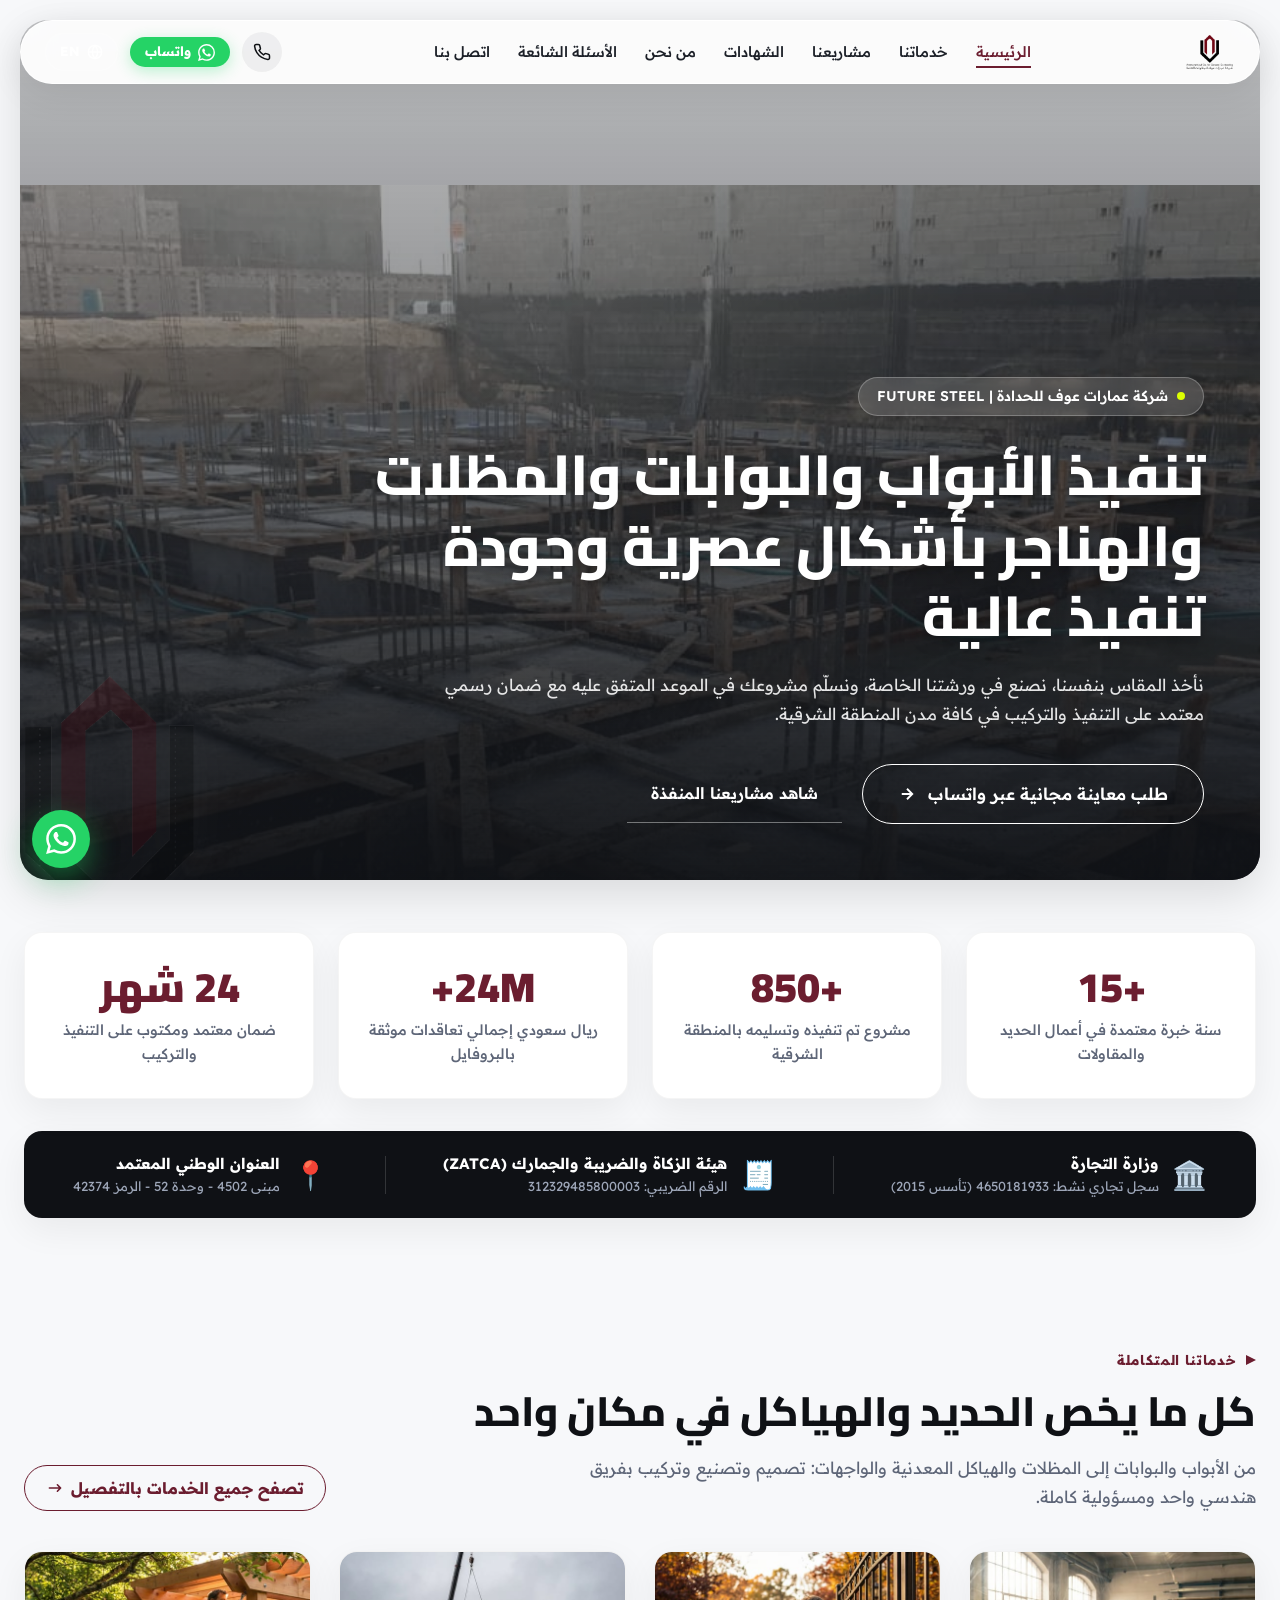
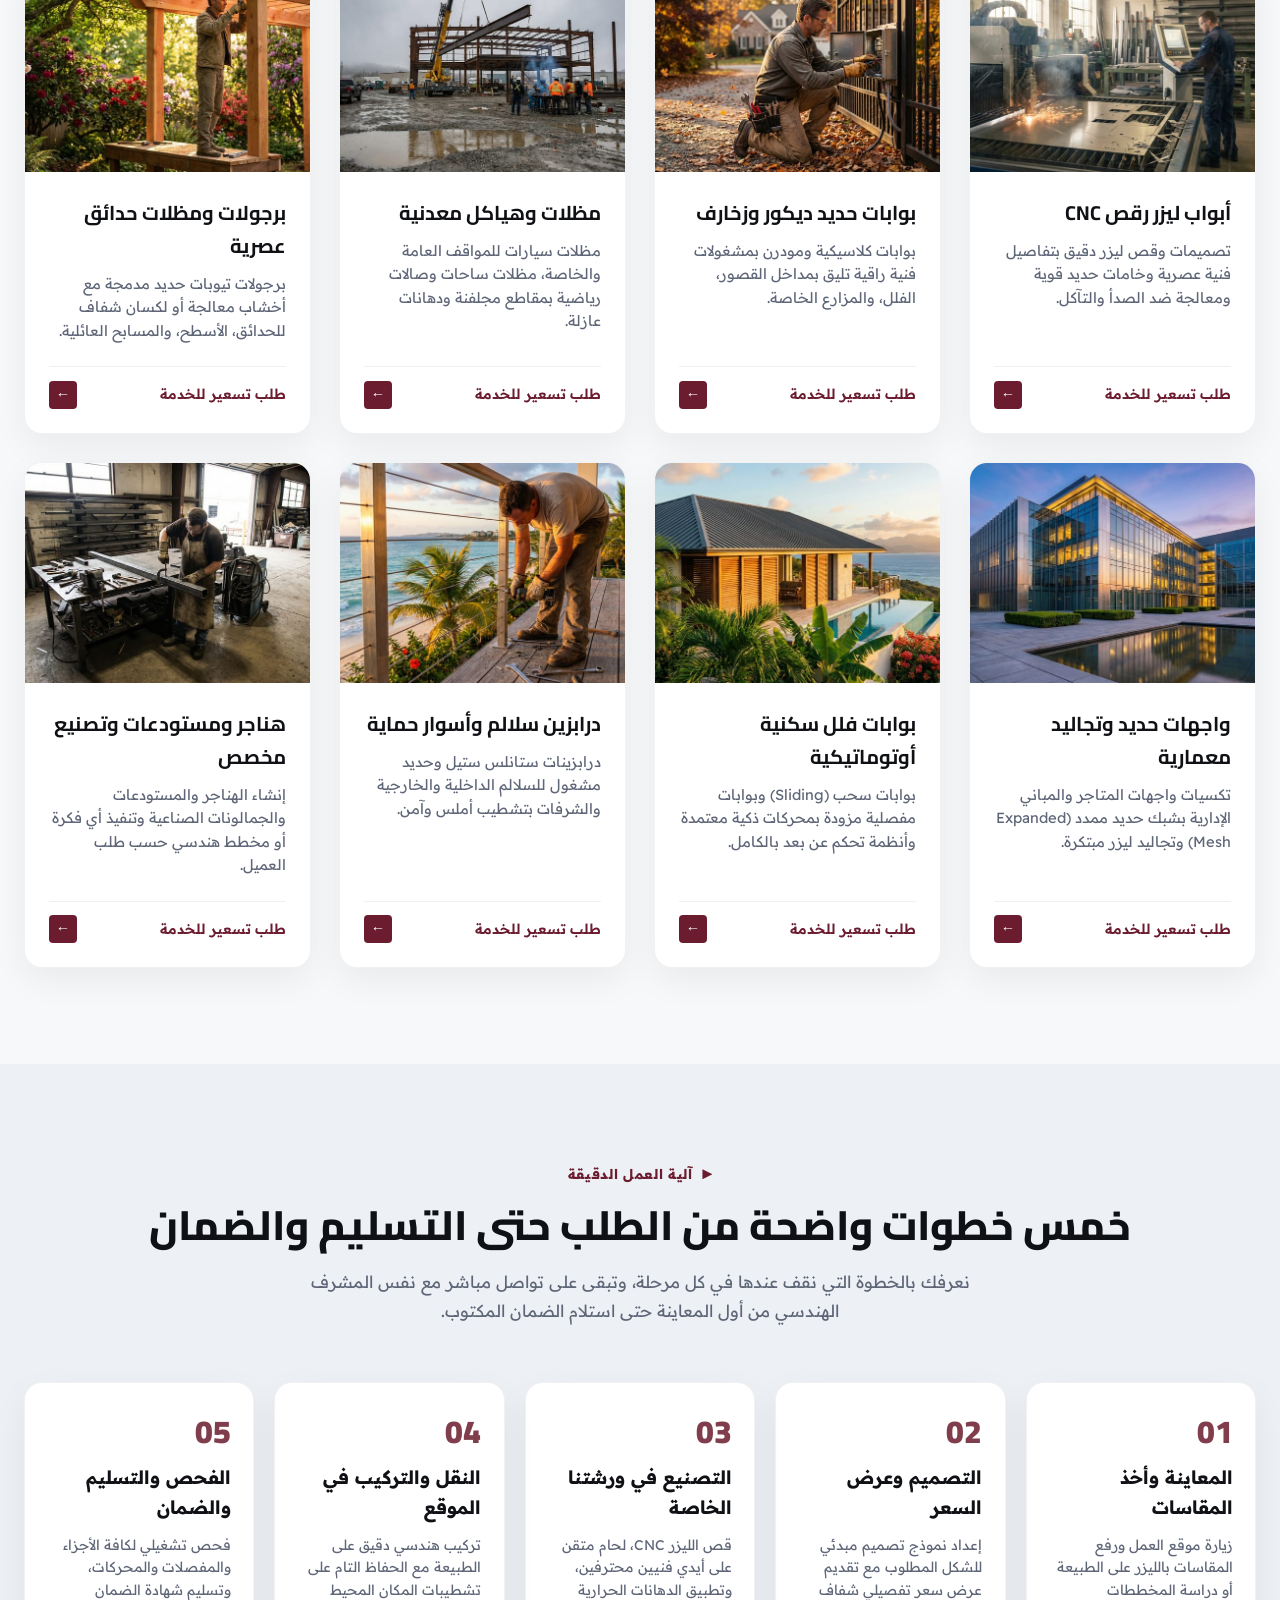
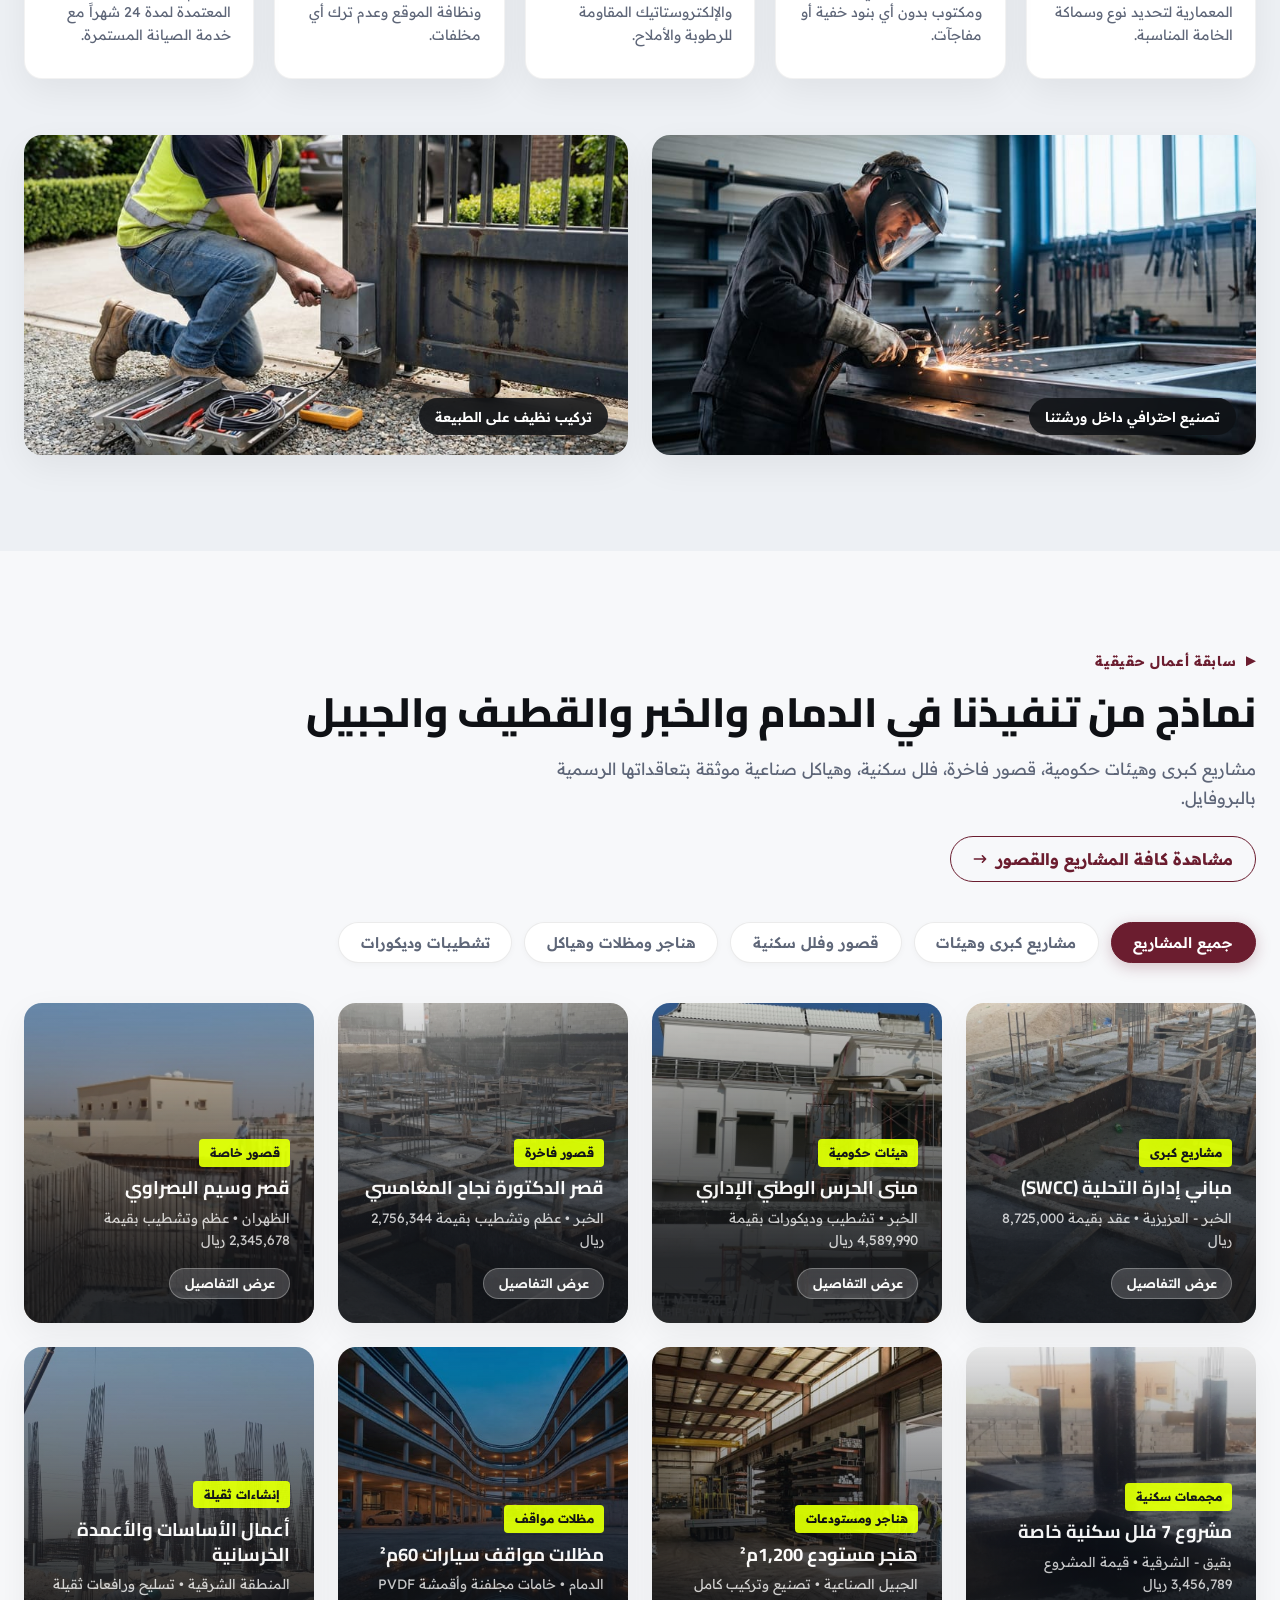
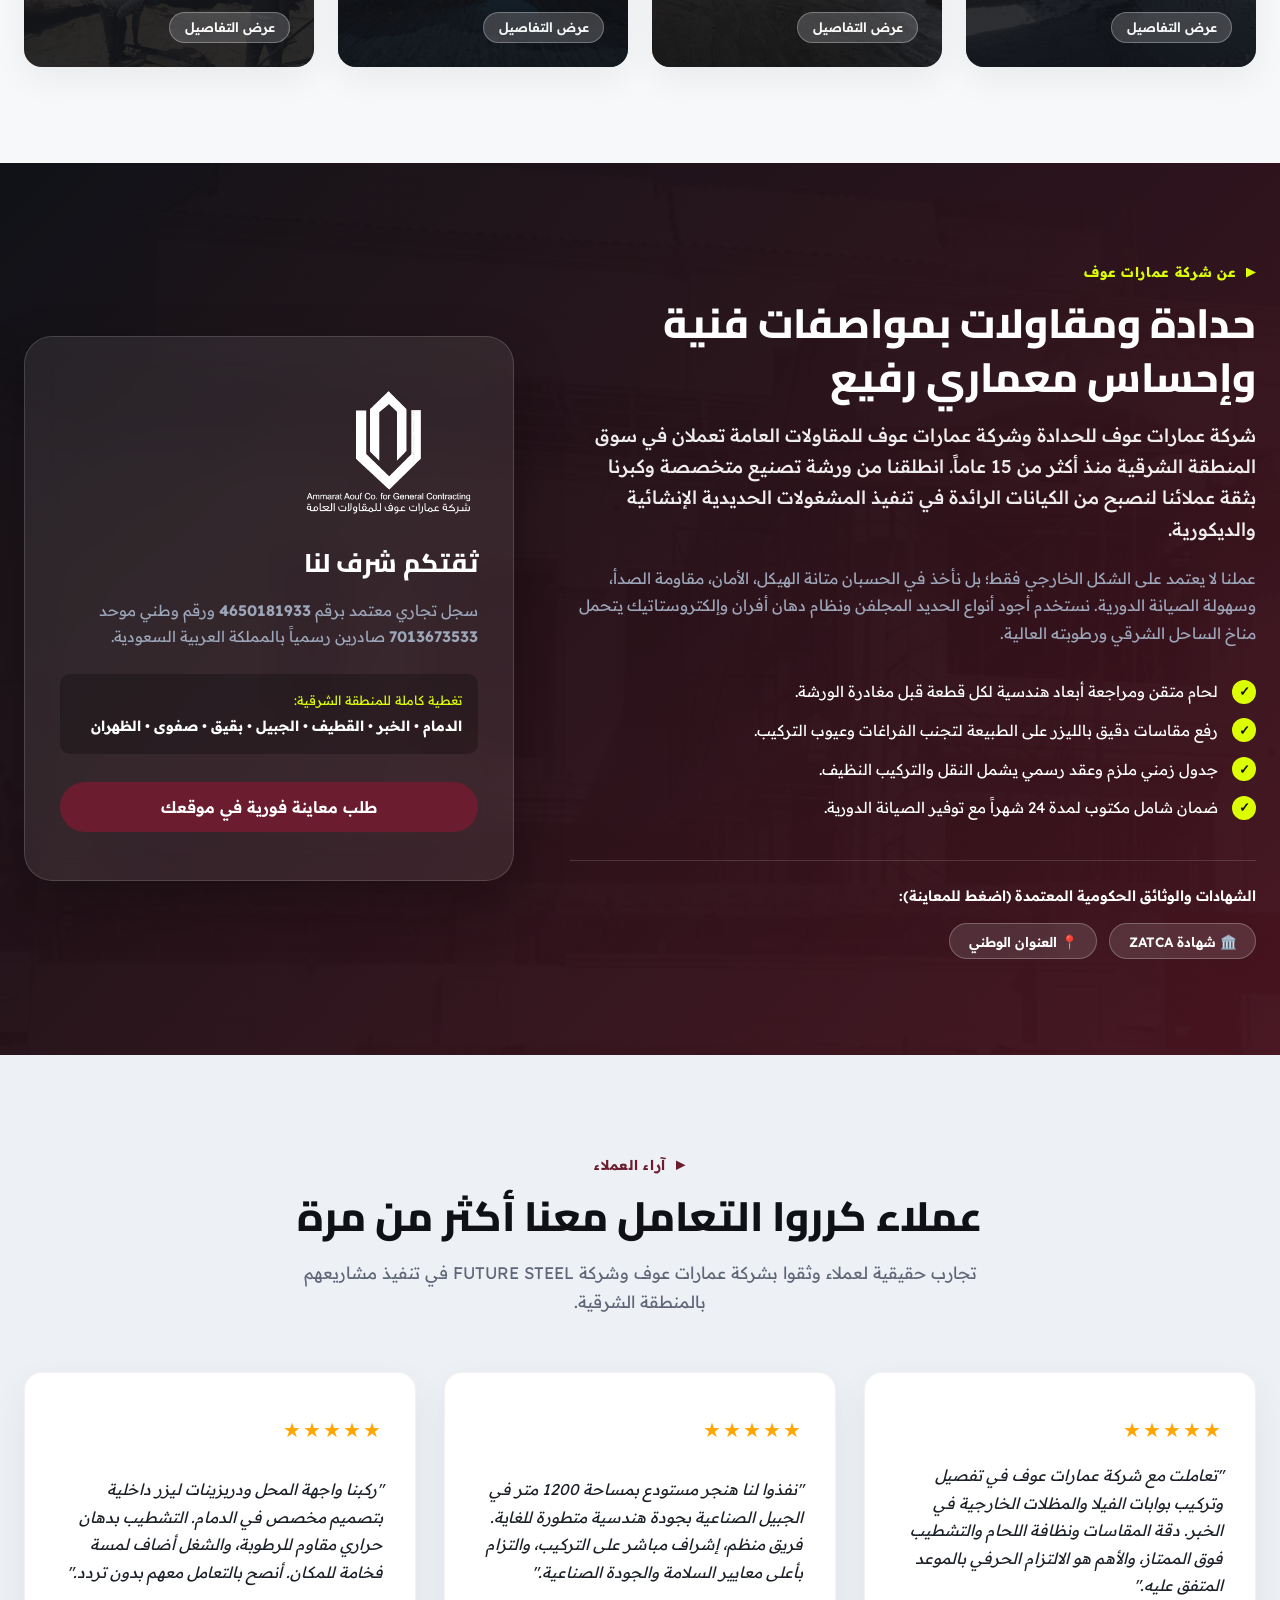
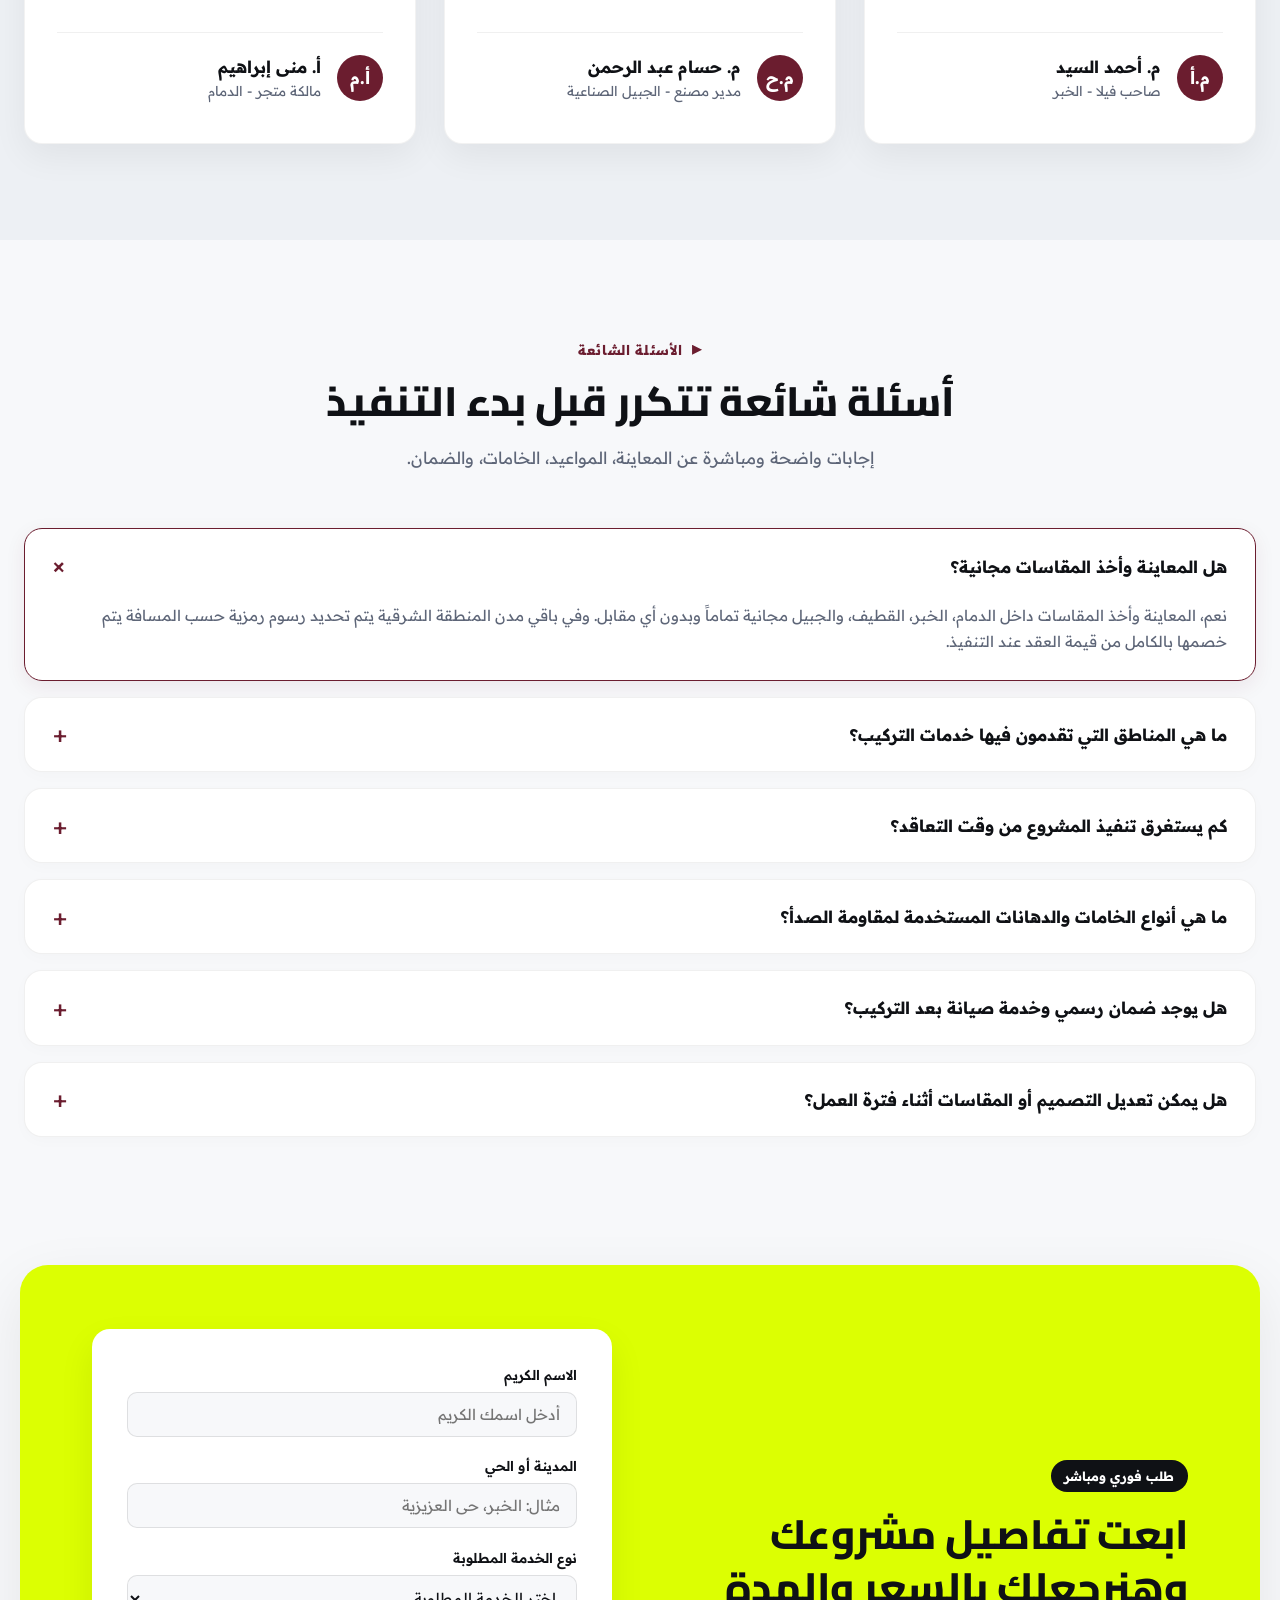
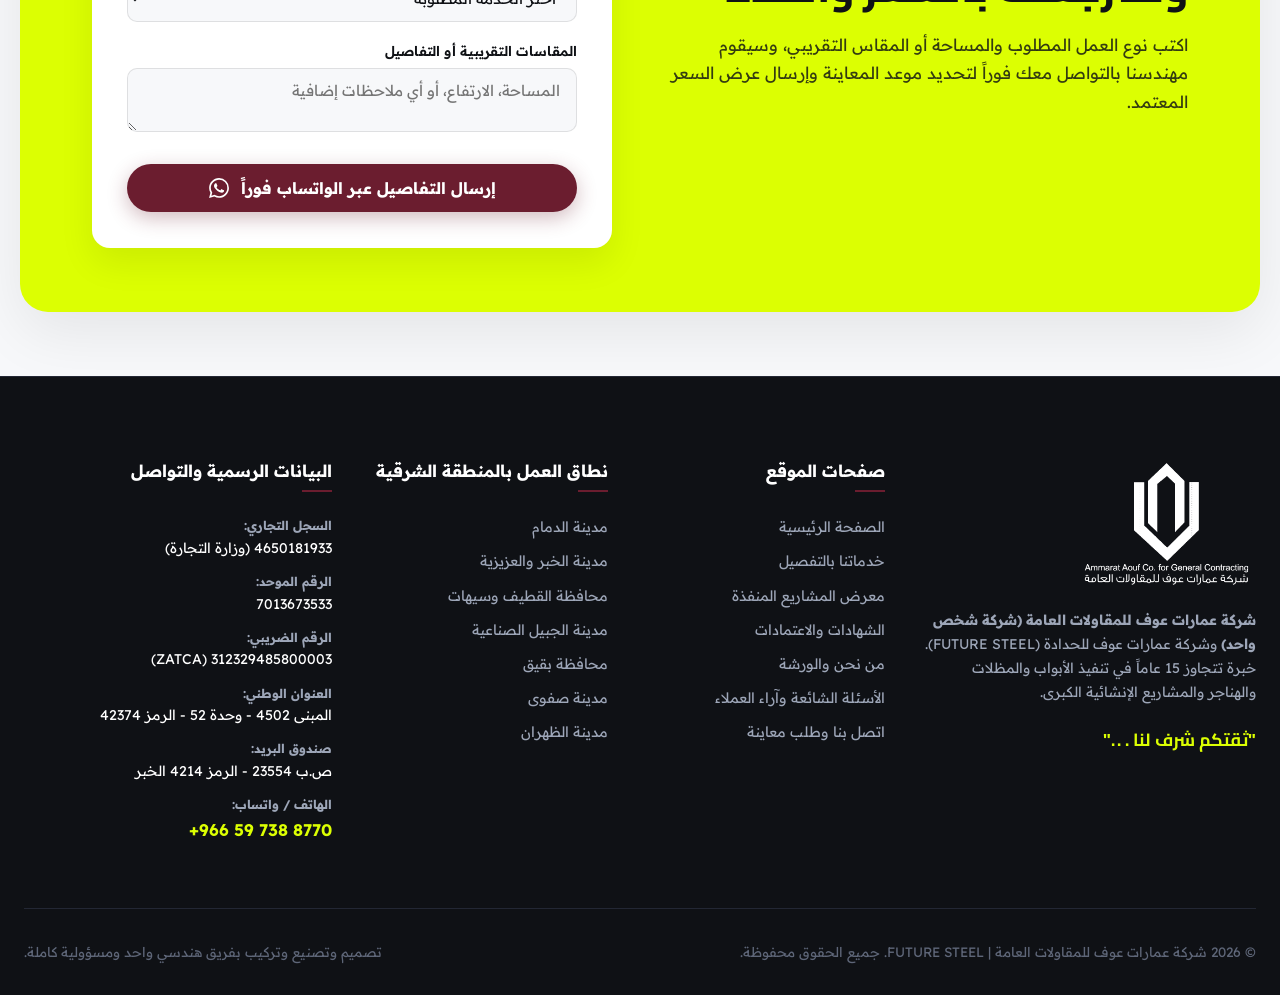
==== commit e972dada: "Remove Commercial Registration certificate from all pages, modals, and asset directory" ====
--- a/index.html
+++ b/index.html
@@ -4,6 +4,17 @@
 <head>
   <meta charset="UTF-8">
   <meta name="viewport" content="width=device-width, initial-scale=1.0">
+
+  <!-- Google tag (gtag.js) - Google Ads: AW-18435685520 -->
+  <script async src="https://www.googletagmanager.com/gtag/js?id=AW-18435685520"></script>
+  <script>
+    window.dataLayer = window.dataLayer || [];
+    function gtag(){dataLayer.push(arguments);}
+    gtag('js', new Date());
+
+    gtag('config', 'AW-18435685520');
+  </script>
+
   <title>FUTURE STEEL | شركة عمارات عوف للمقاولات العامة والحدادة</title>
   <meta name="description"
     content="شركة عمارات عوف للمقاولات العامة وشركة عمارات عوف للحدادة (FUTURE STEEL) - رواد تصنيع وتركيب الأبواب، المظلات، الهناجر، الواجهات والمشغولات الحديدية بالمنطقة الشرقية.">
@@ -717,12 +728,6 @@
             <div class="certificates-thumbs">
               <p class="cert-title">الشهادات والوثائق الحكومية المعتمدة (اضغط للمعاينة):</p>
               <div class="cert-row">
-                <button class="cert-thumb-btn"
-                  data-img="public/images/branding/certificate_commercial_registration_ministry_of_commerce.png"
-                  data-title="شهادة السجل التجاري - وزارة التجارة (رقم: 4650181933)"
-                  data-desc="سجل تجاري نشط صادر عن وزارة التجارة بالمملكة العربية السعودية لشركة عمارات عوف للمقاولات العامة.">
-                  <span>📜 السجل التجاري</span>
-                </button>
                 <button class="cert-thumb-btn" data-img="public/images/branding/certificate_vat_zatca.png"
                   data-title="شهادة ضريبة القيمة المضافة - هيئة الزكاة والضريبة والجمارك (ZATCA)"
                   data-desc="شهادة تسجيل رسمي في ضريبة القيمة المضافة برقم 312329485800003.">
--- a/css/style.css
+++ b/css/style.css
@@ -2171,18 +2171,13 @@
 /* --- Dedicated Certificates Showcase Page Styles --- */
 .certs-page-grid {
   display: grid;
-  grid-template-columns: repeat(3, 1fr);
-  gap: 2rem;
-  margin-top: 2rem;
-}
-
-@media (max-width: 1024px) {
-  .certs-page-grid {
-    grid-template-columns: repeat(2, 1fr);
-  }
-}
-
-@media (max-width: 768px) {
+  grid-template-columns: repeat(2, 1fr);
+  max-width: 960px;
+  margin: 2rem auto 0;
+  gap: 2.25rem;
+}
+
+@media (max-width: 820px) {
   .certs-page-grid {
     grid-template-columns: 1fr;
     gap: 1.5rem;
@@ -2369,12 +2364,13 @@
 
 .gov-verify-grid {
   display: grid;
-  grid-template-columns: repeat(3, 1fr);
+  grid-template-columns: repeat(2, 1fr);
+  max-width: 880px;
+  margin: 1.5rem auto 0;
   gap: 1.75rem;
-  margin-top: 1.5rem;
-}
-
-@media (max-width: 900px) {
+}
+
+@media (max-width: 768px) {
   .gov-verify-grid {
     grid-template-columns: 1fr;
   }
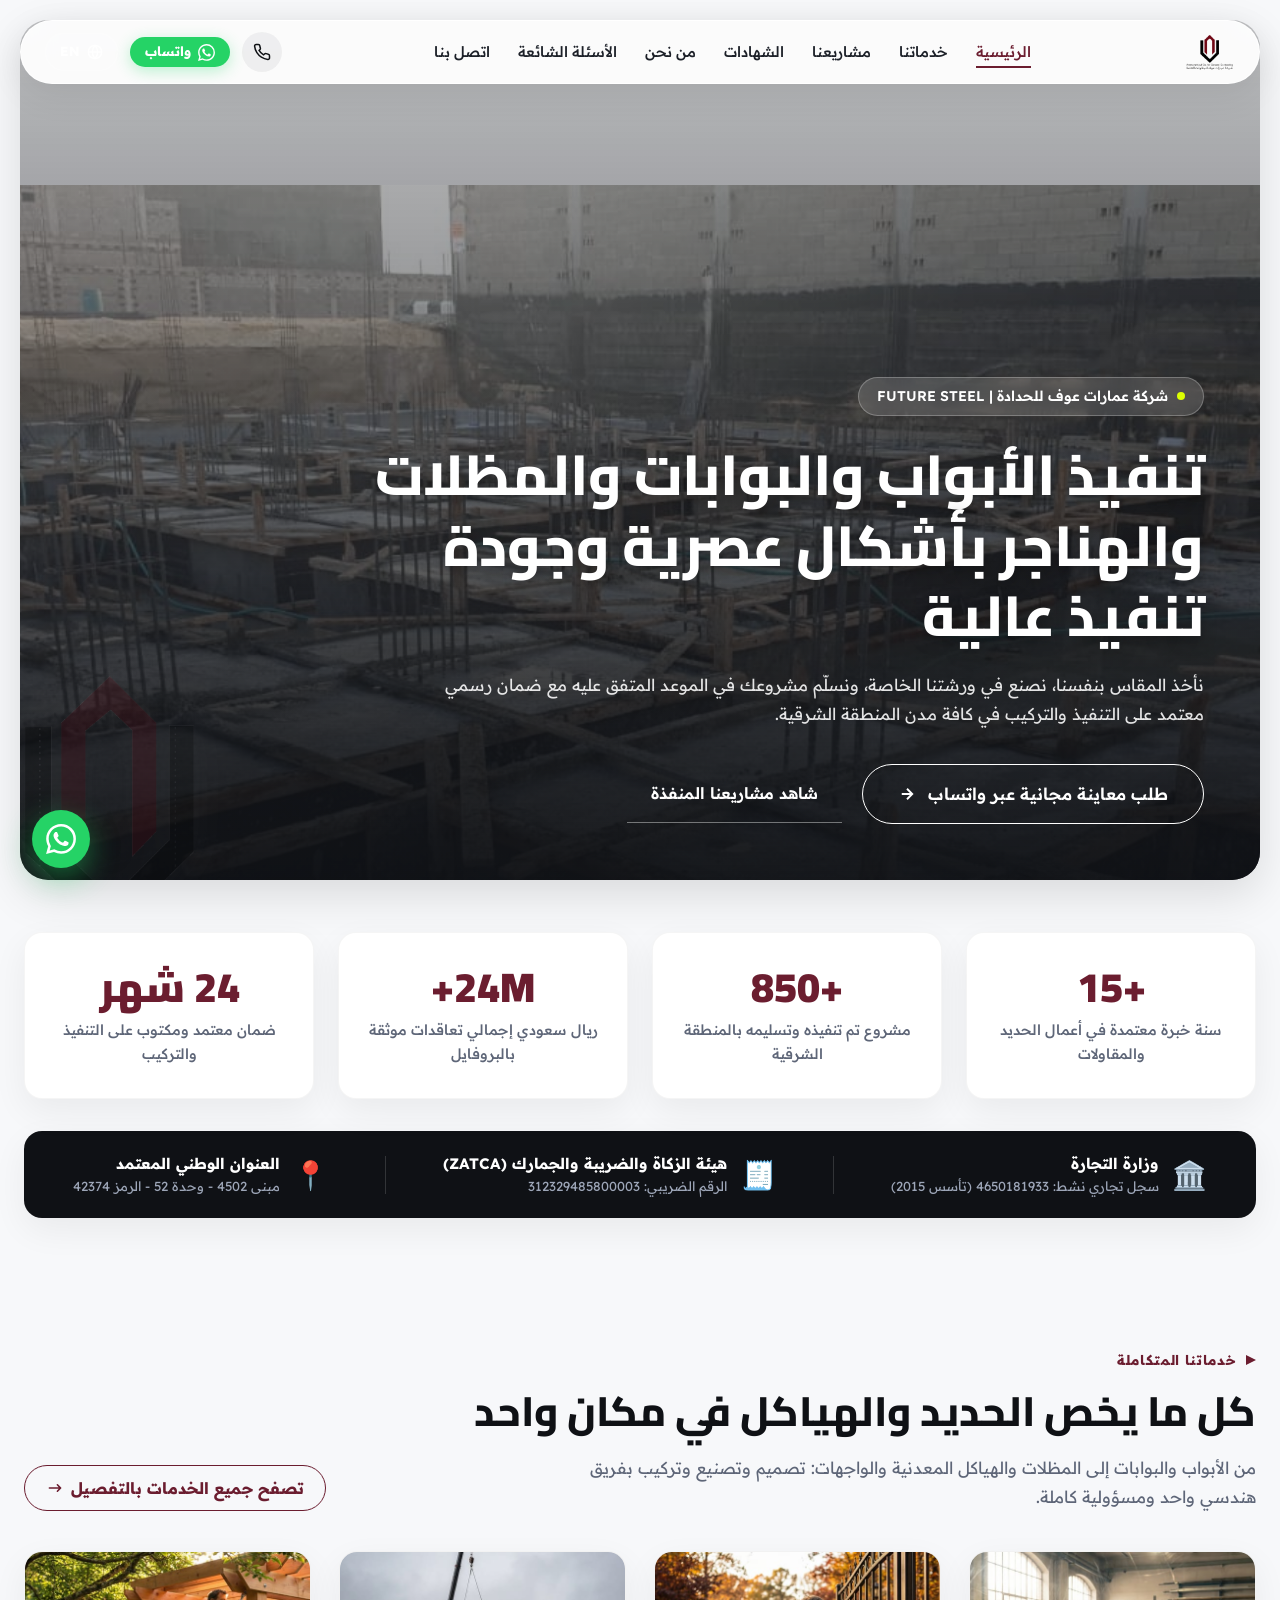
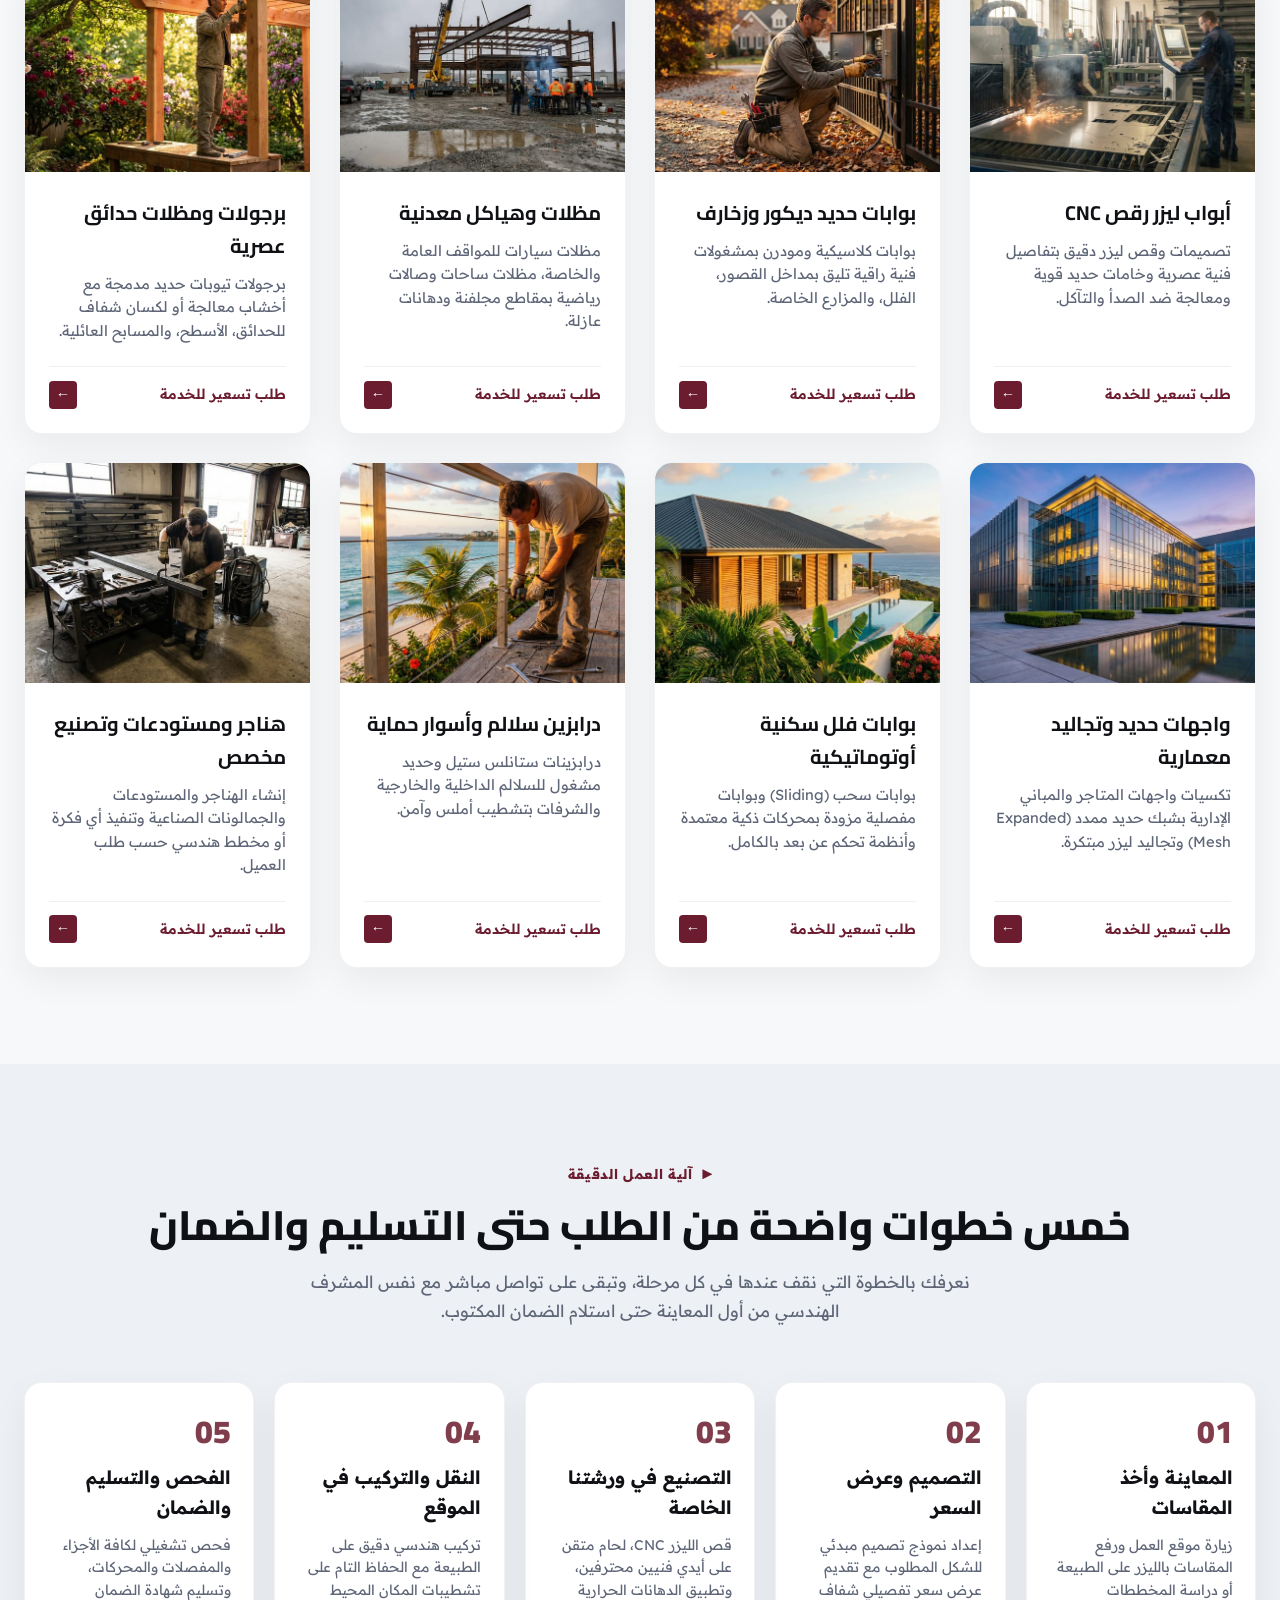
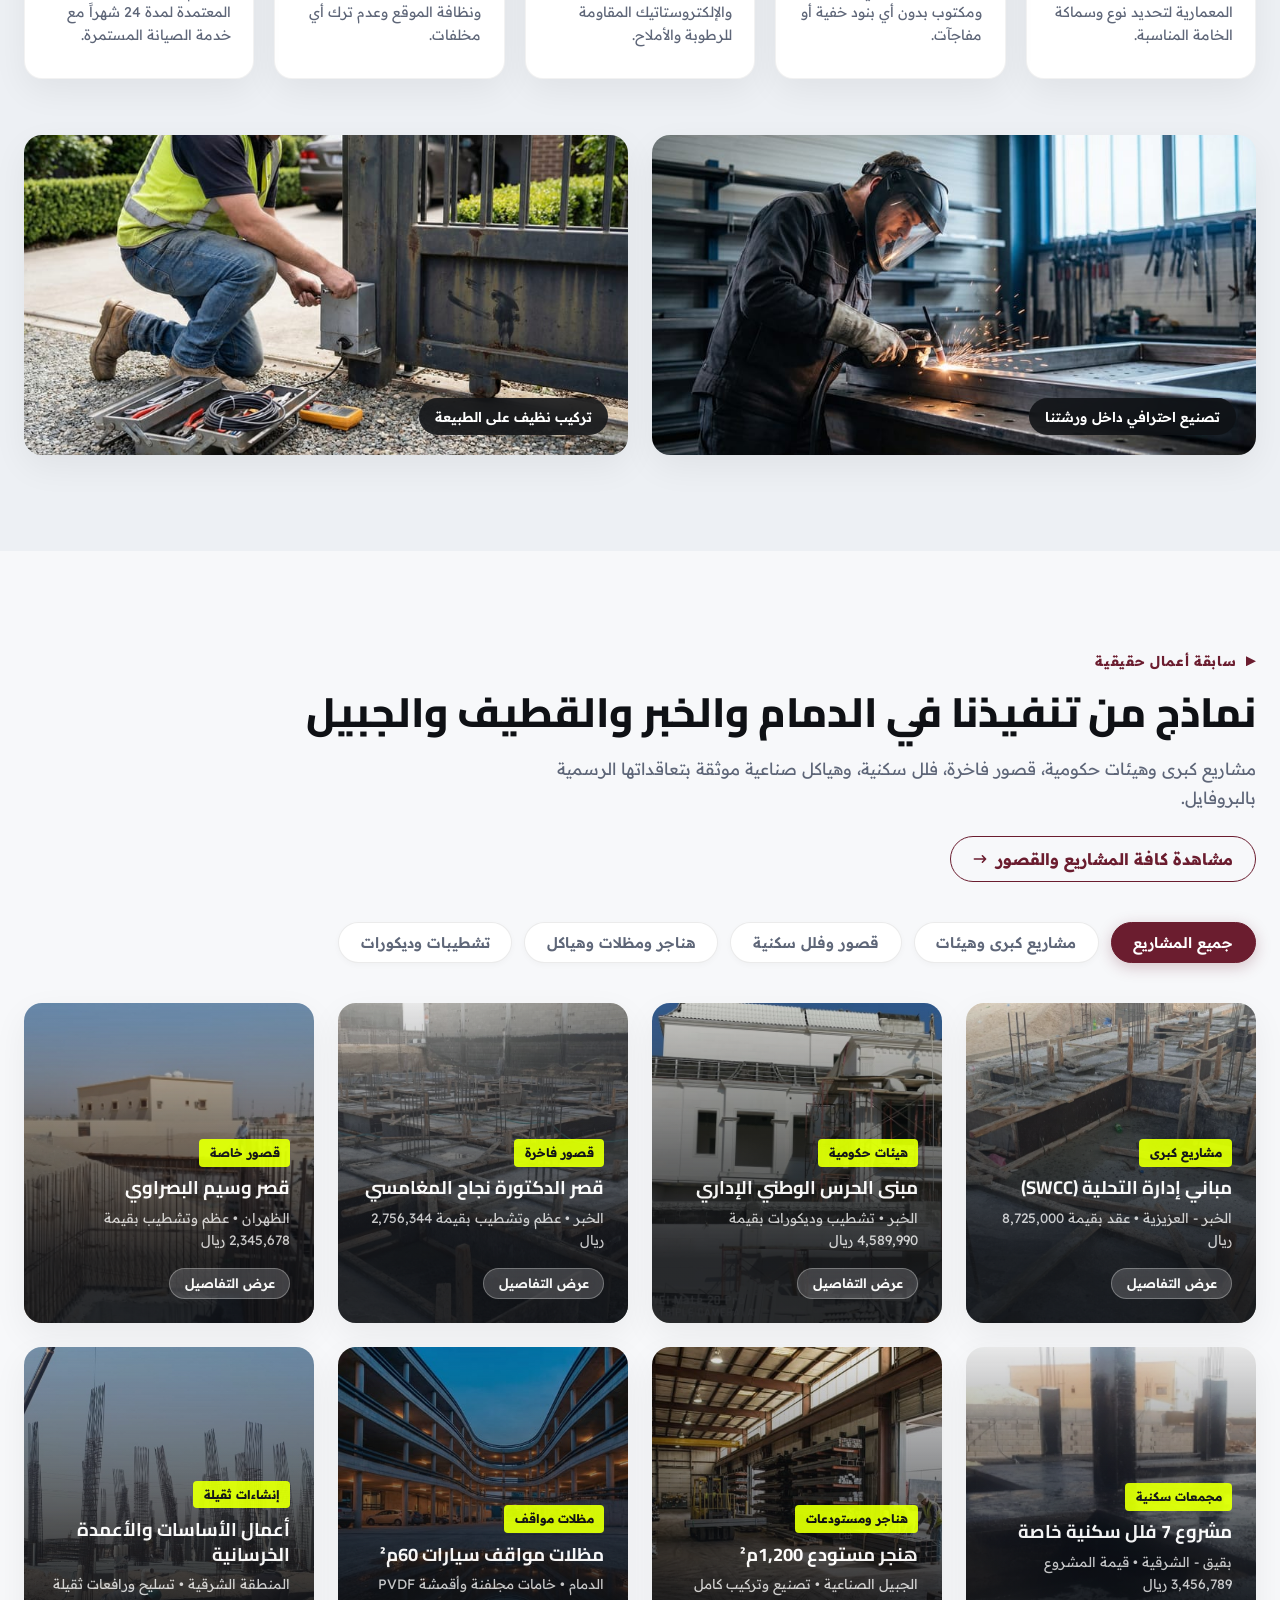
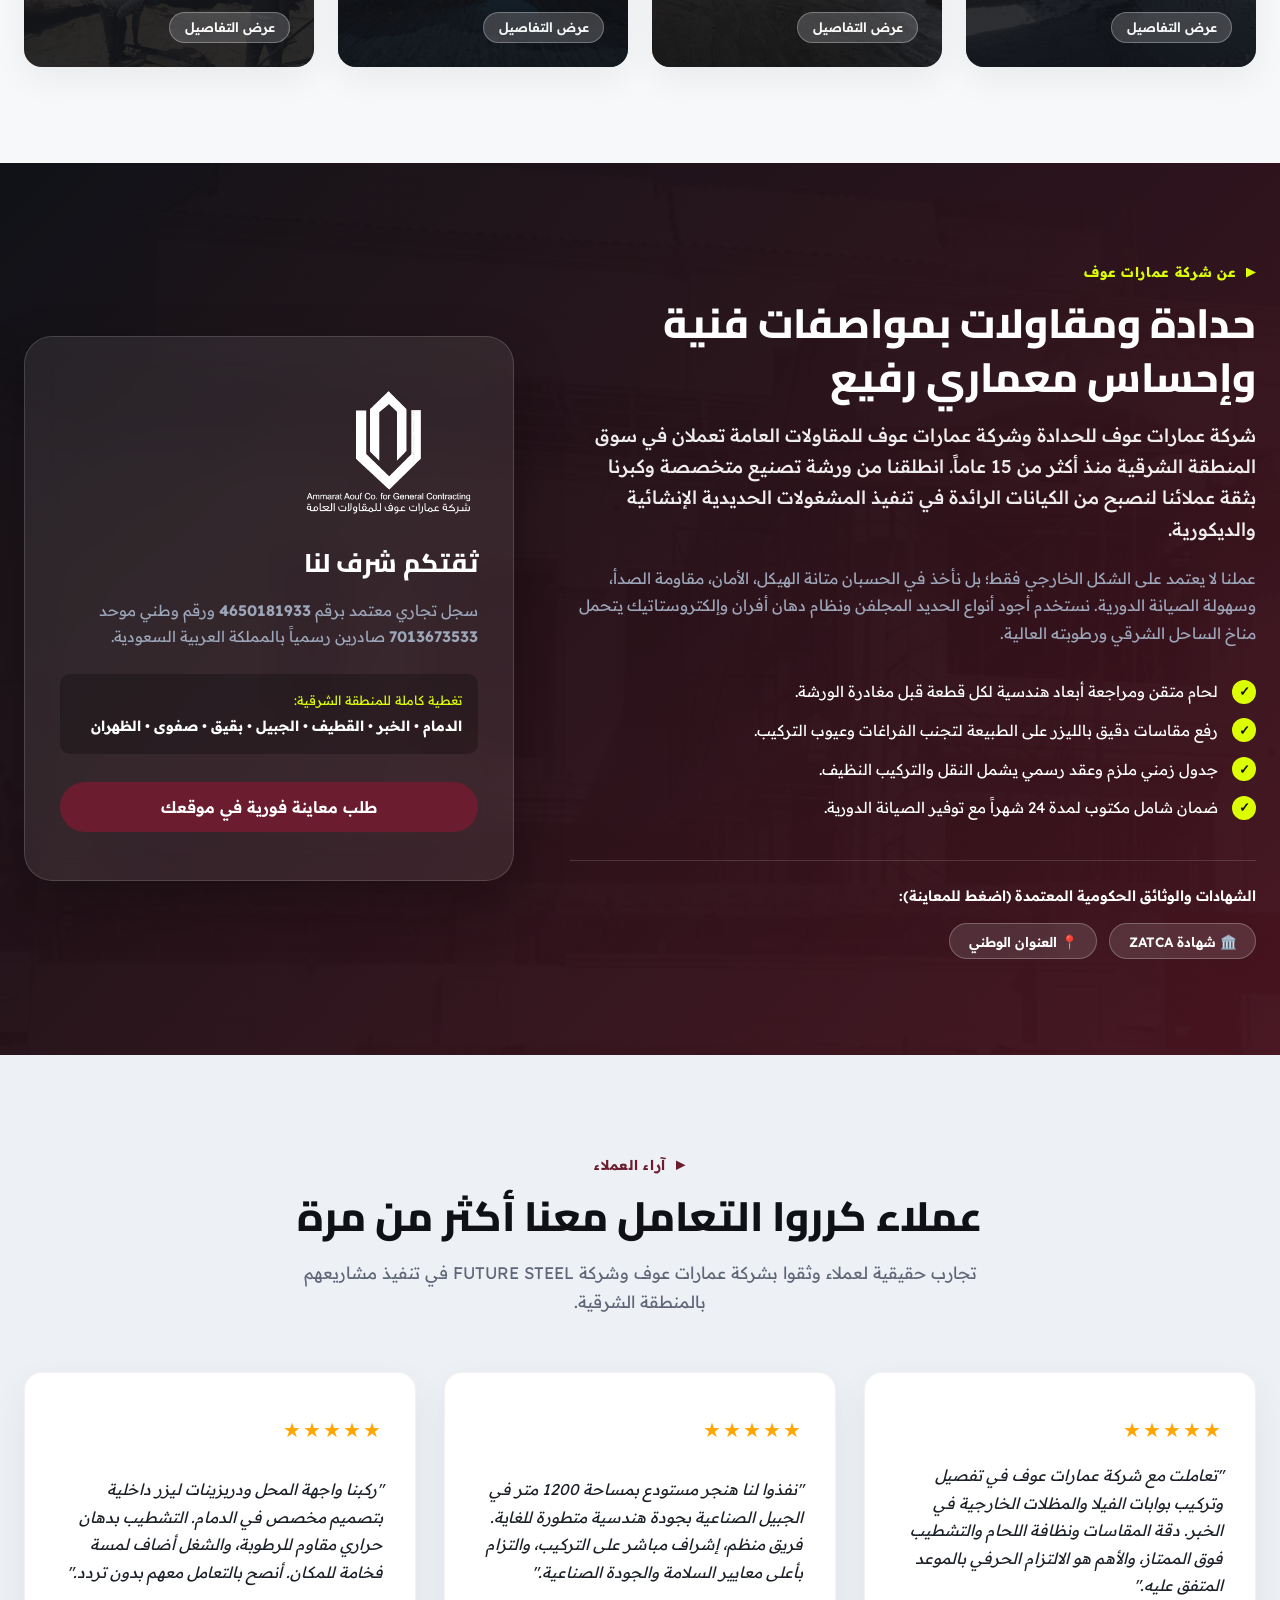
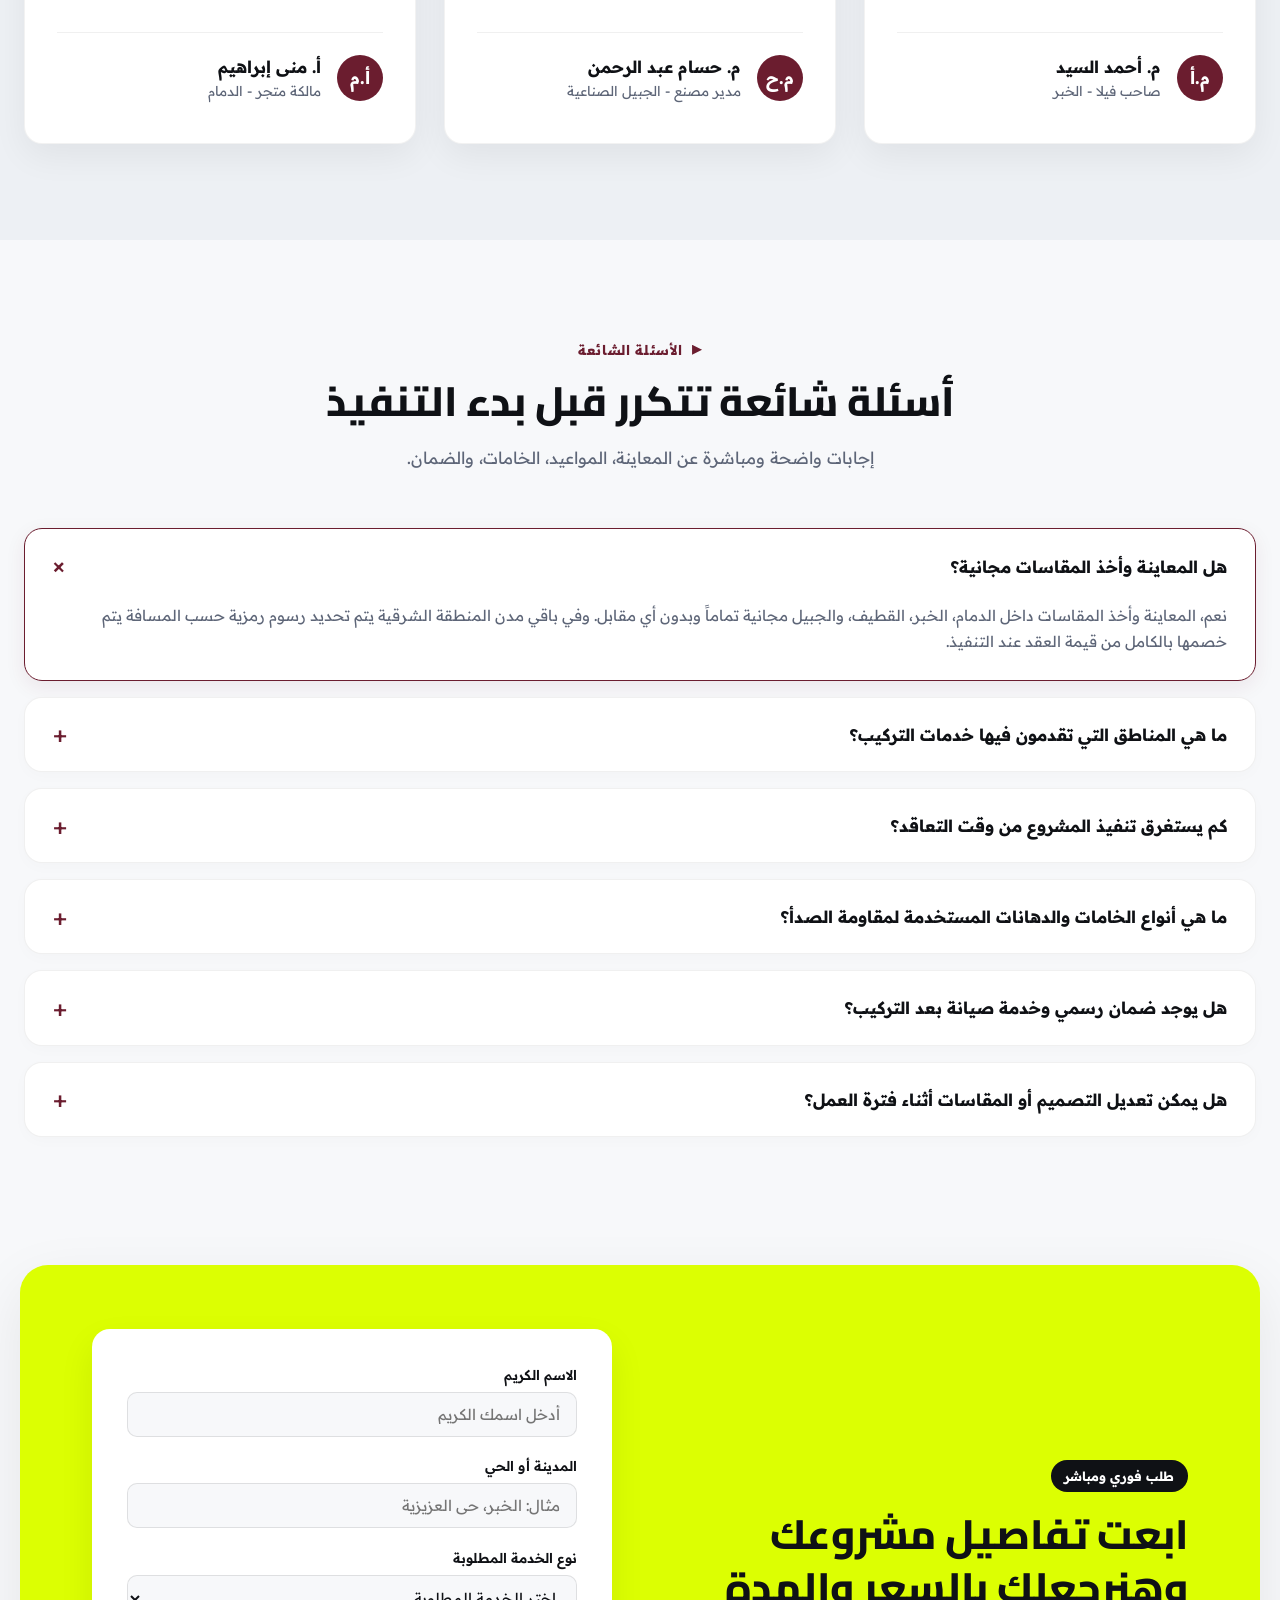
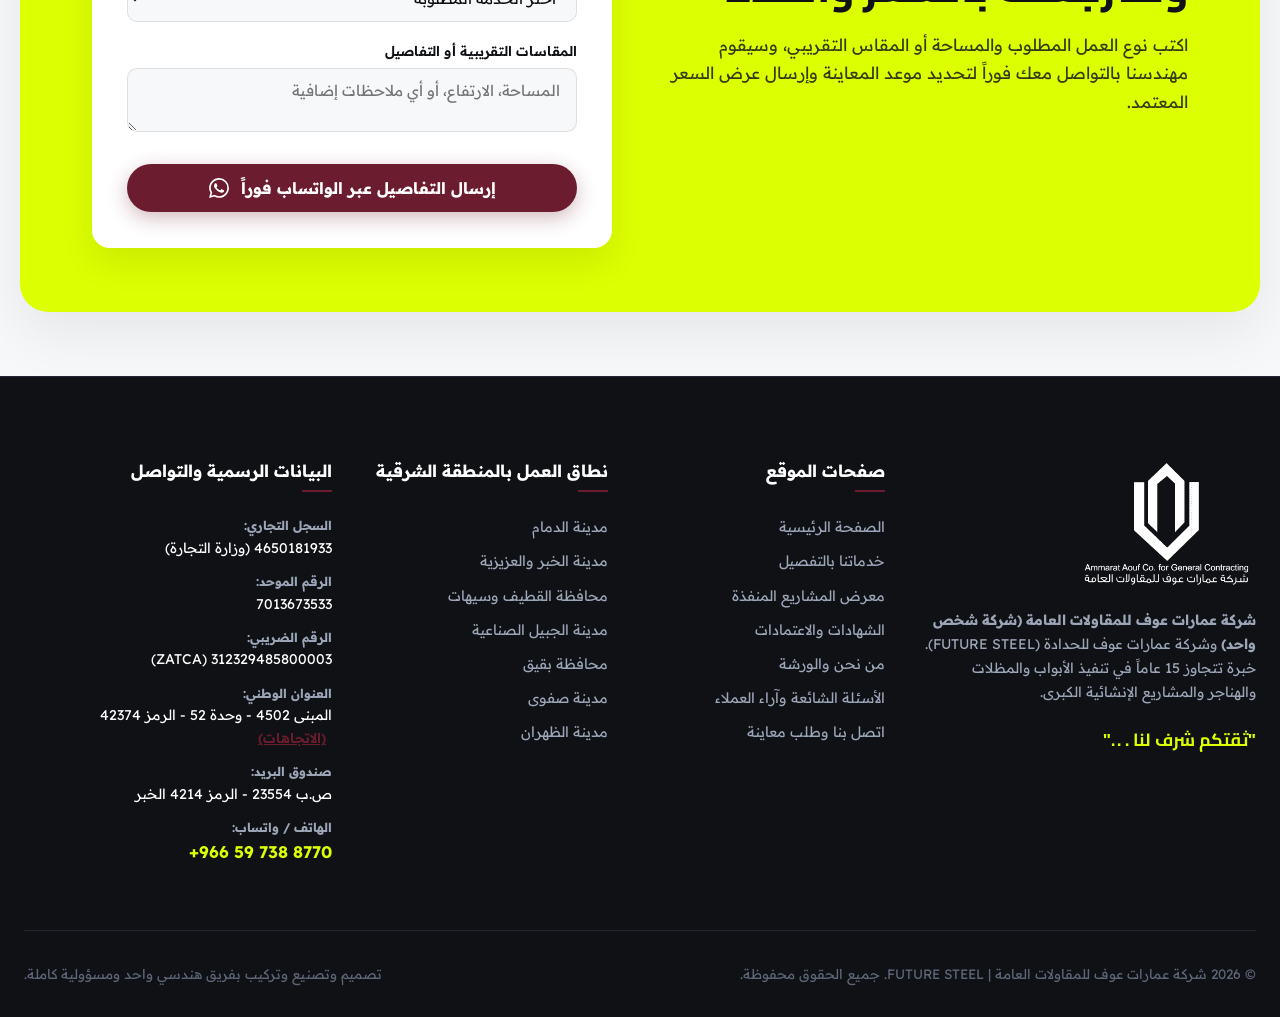
==== commit 89804173: "Integrate Google Ads Directions conversion snippet (AW-18435685520/K_LQCPmN9LAdEJD56NZE) and interac" ====
--- a/index.html
+++ b/index.html
@@ -5,7 +5,7 @@
   <meta charset="UTF-8">
   <meta name="viewport" content="width=device-width, initial-scale=1.0">
 
-  <!-- Google tag (gtag.js) - Google Ads: AW-18435685520 -->
+  <!-- Google tag (gtag.js) -->
   <script async src="https://www.googletagmanager.com/gtag/js?id=AW-18435685520"></script>
   <script>
     window.dataLayer = window.dataLayer || [];
@@ -1045,6 +1045,7 @@
             <li>
               <strong>العنوان الوطني:</strong>
               <span>المبنى 4502 - وحدة 52 - الرمز 42374</span>
+              <a href="https://maps.google.com/?q=Dammam+Eastern+Province+Saudi+Arabia" target="_blank" rel="noopener noreferrer" class="btn-directions" data-conversion="directions" style="color: var(--color-primary); font-size: 0.85rem; font-weight: 600; text-decoration: underline; margin-right: 0.35rem;">(الاتجاهات)</a>
             </li>
             <li>
               <strong>صندوق البريد:</strong>
